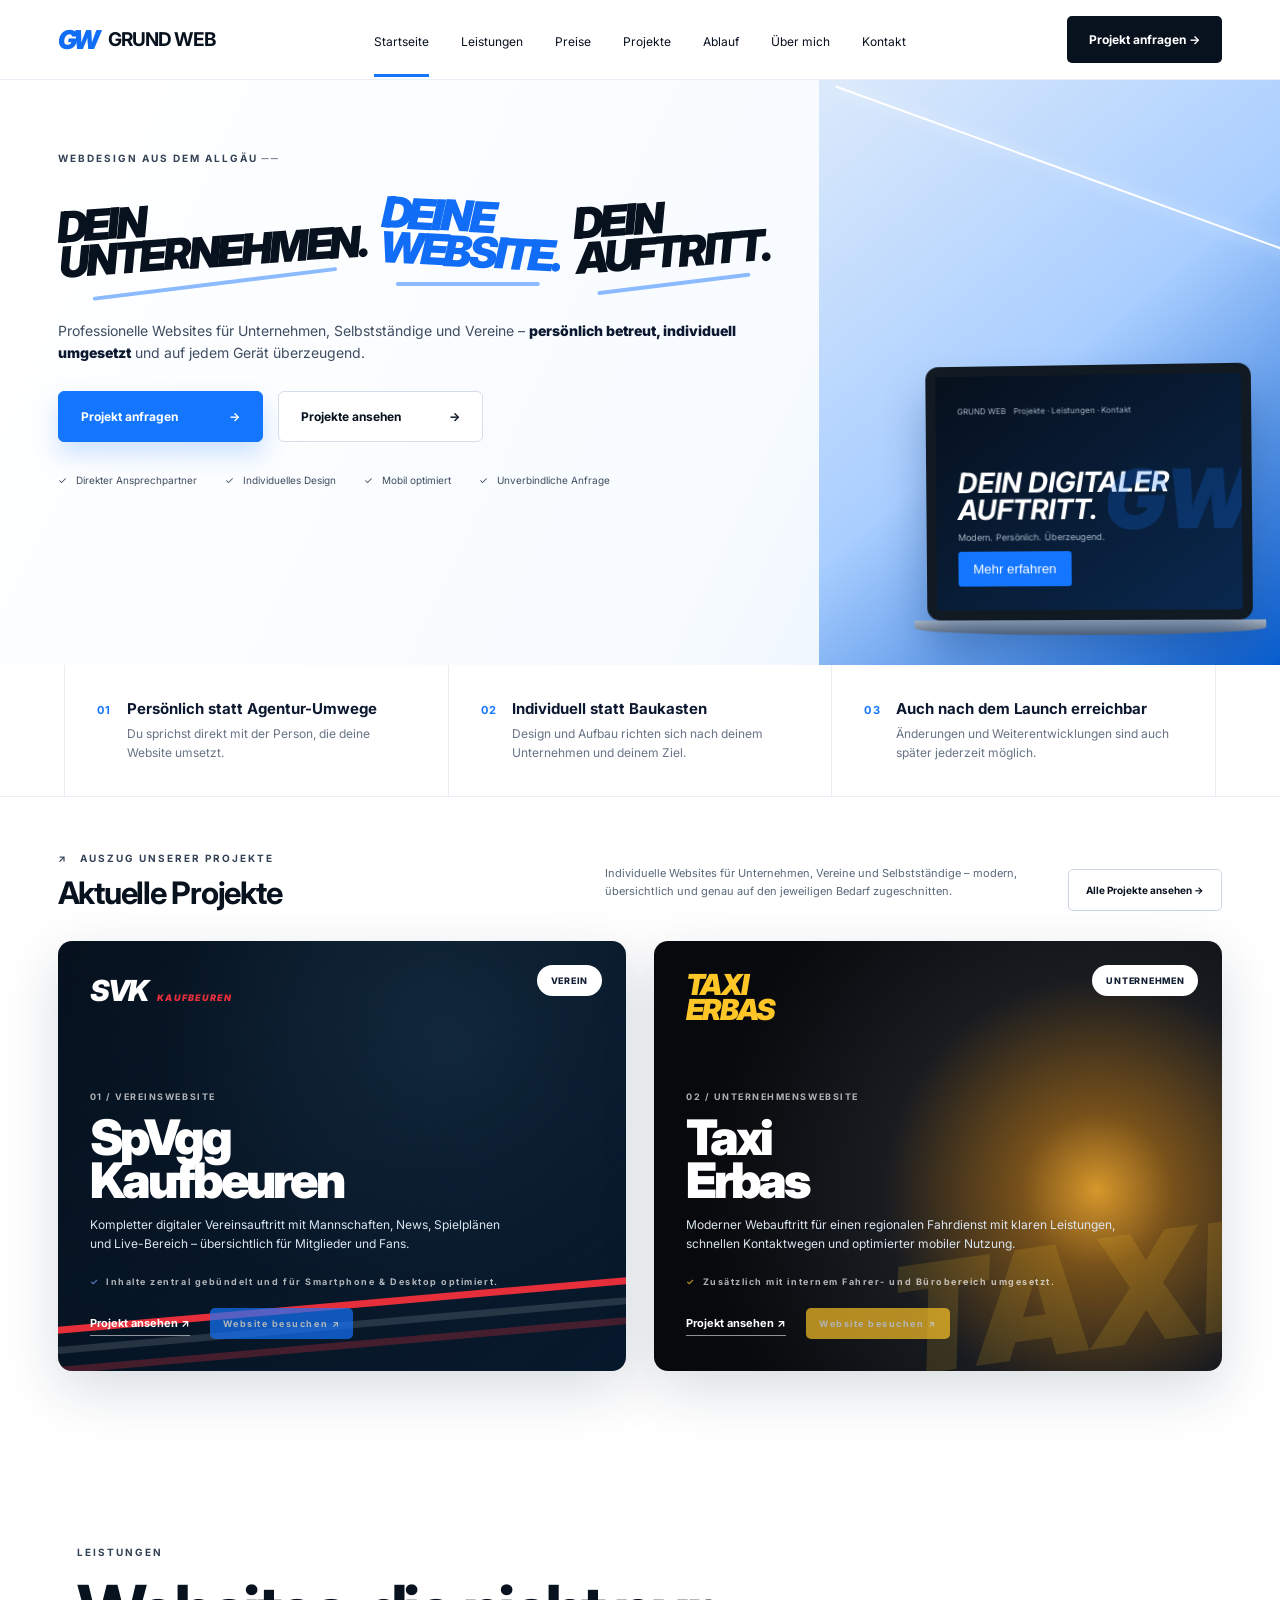
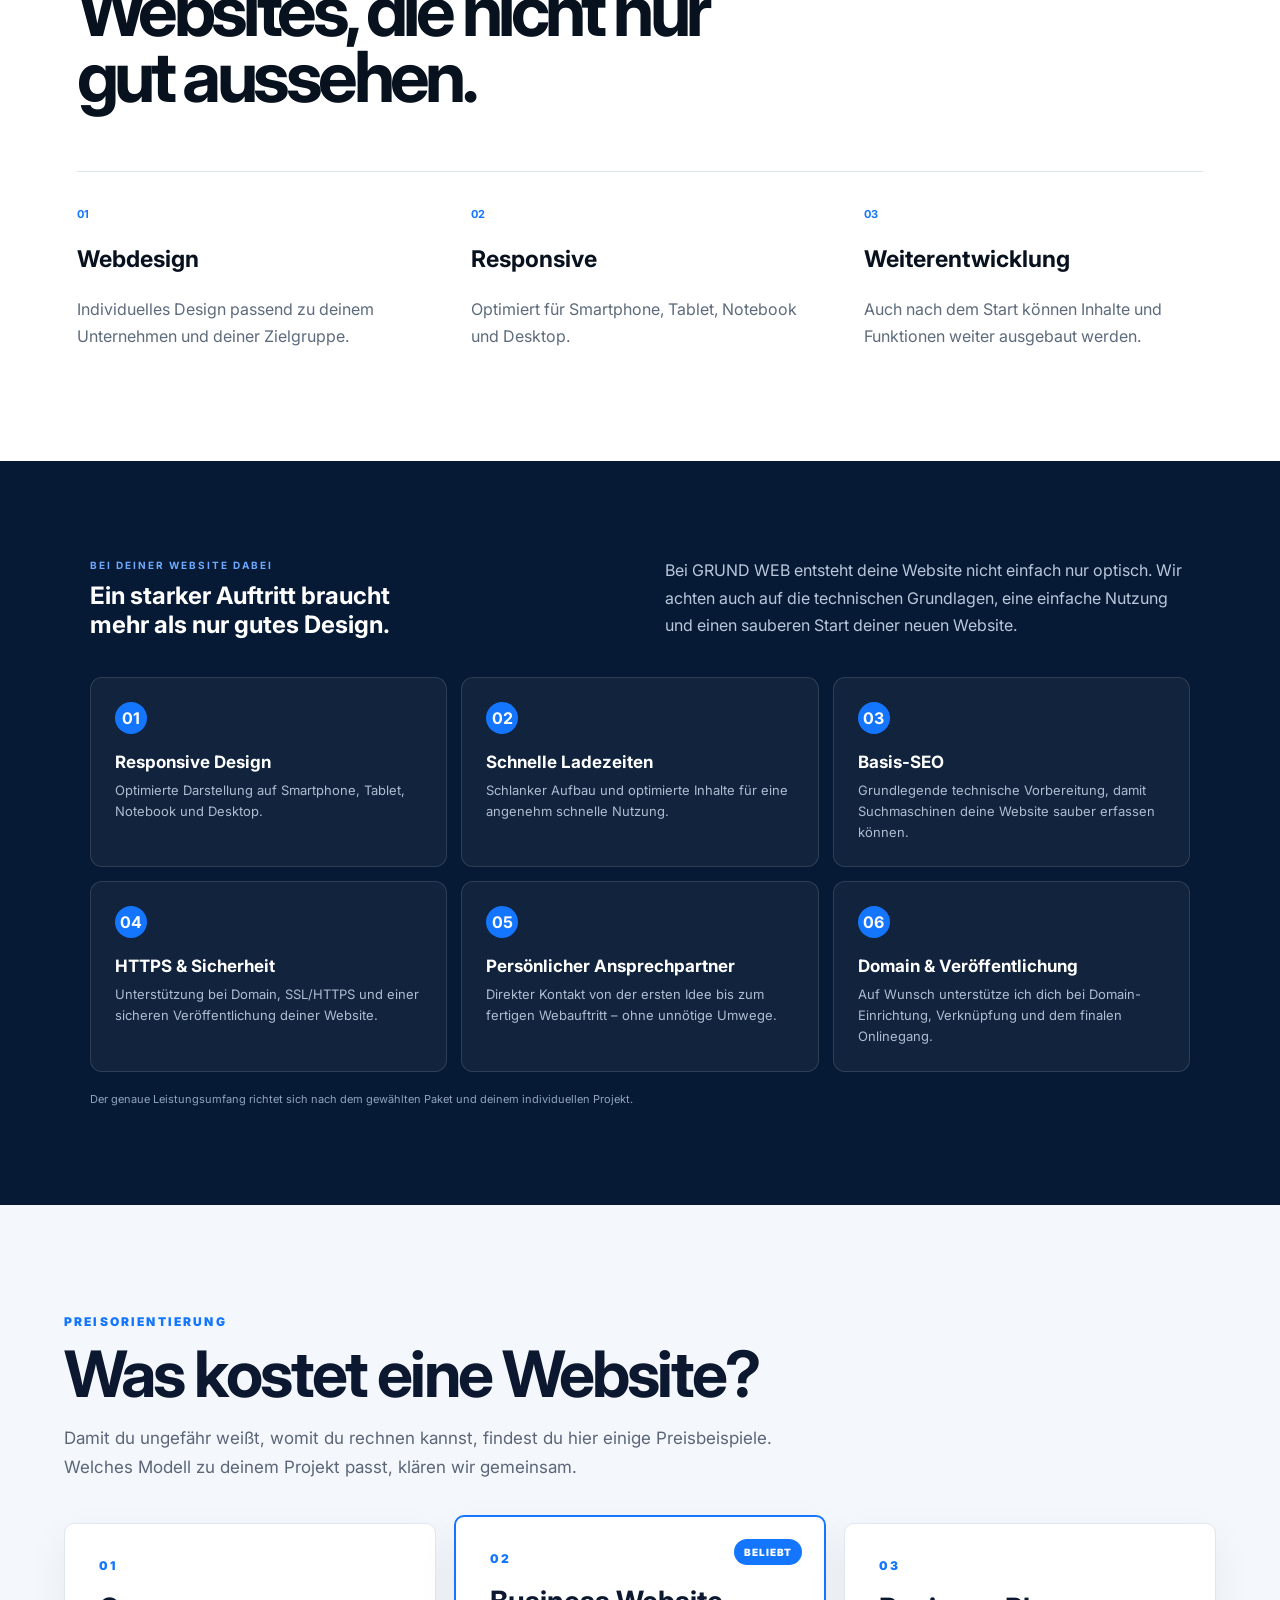
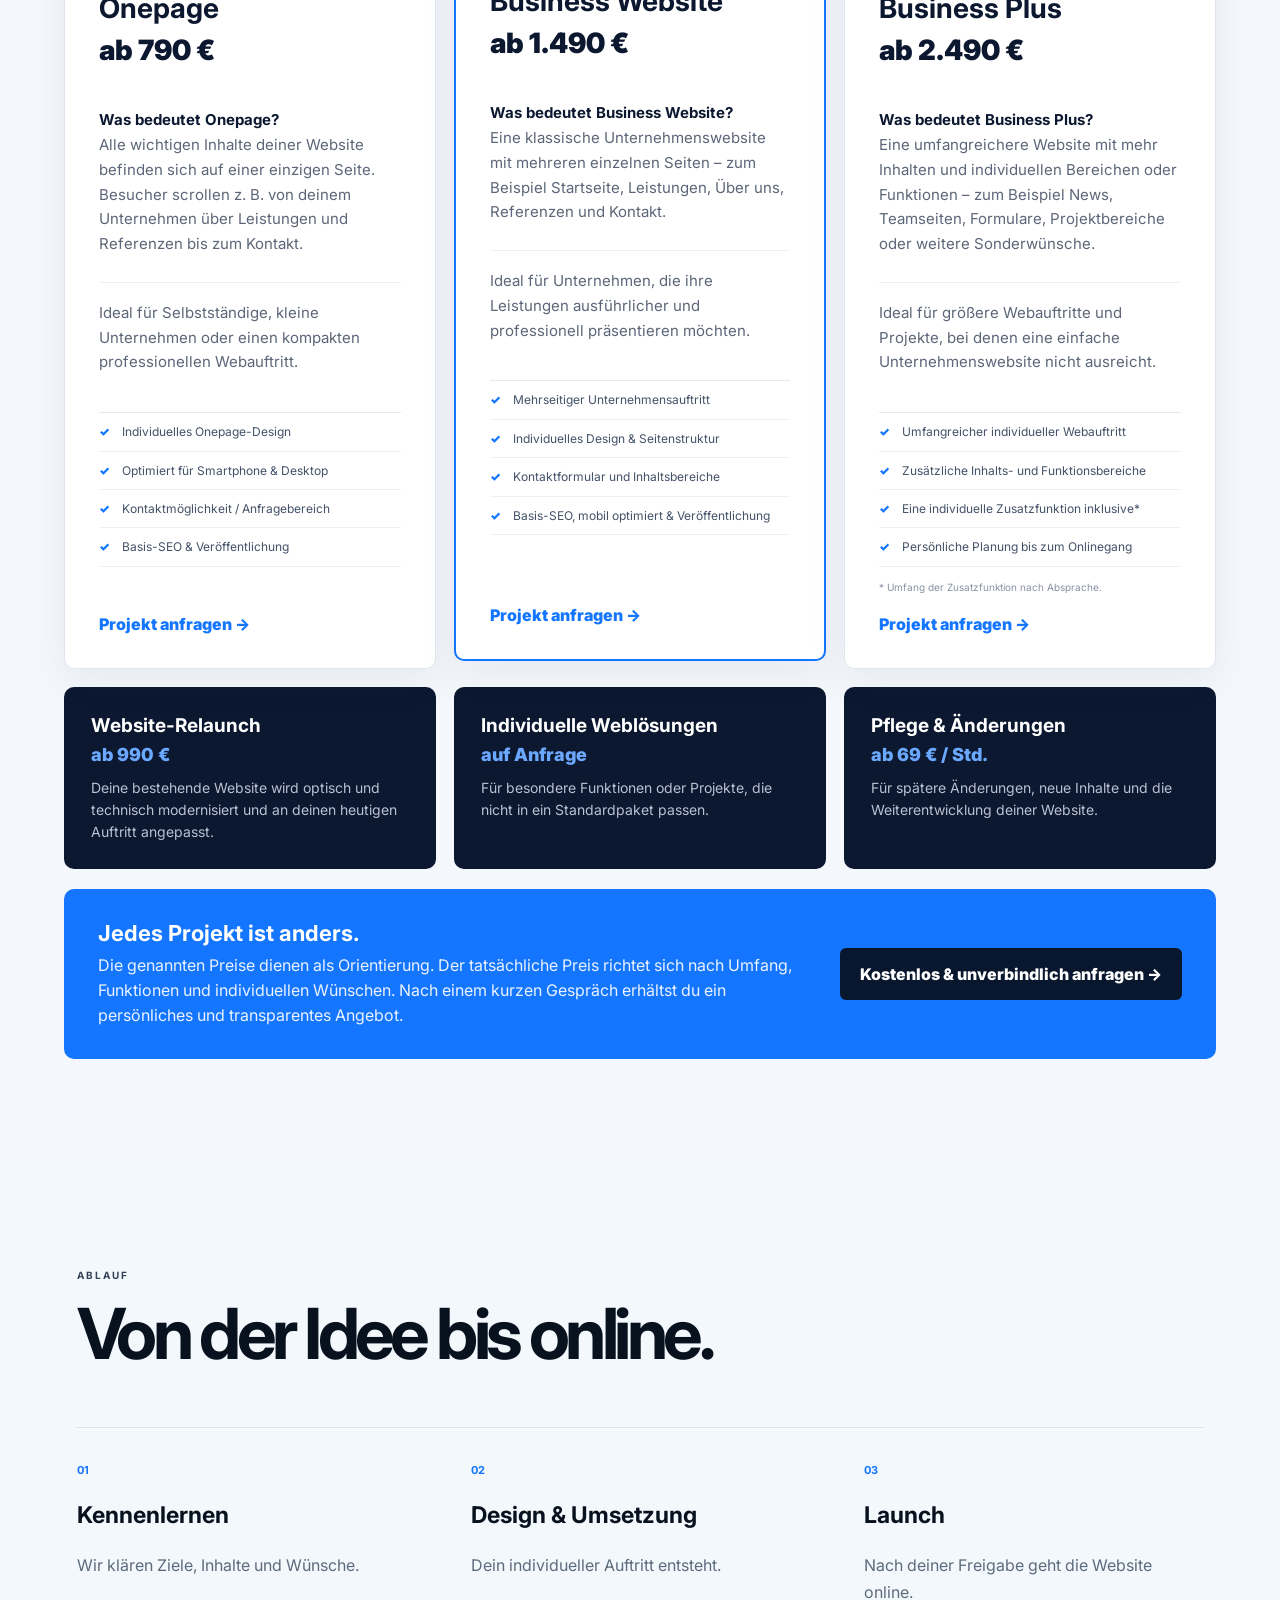
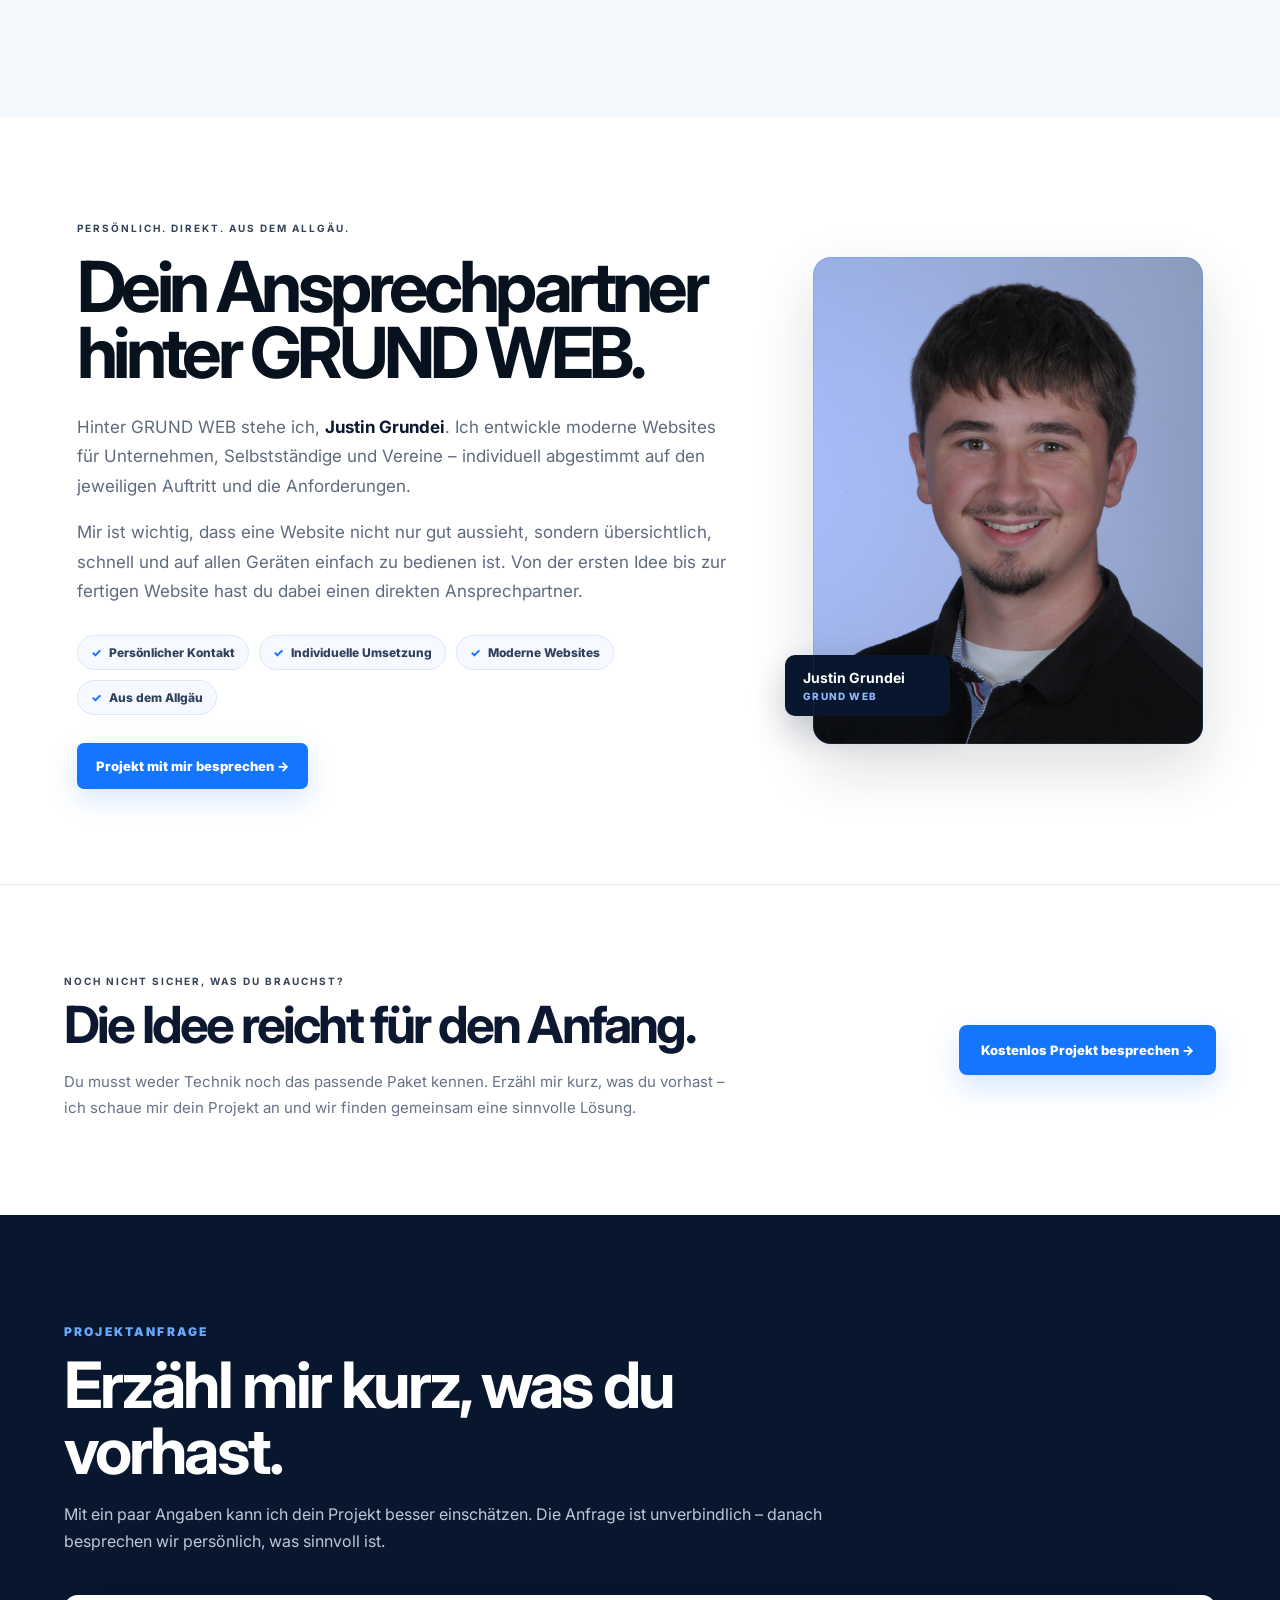
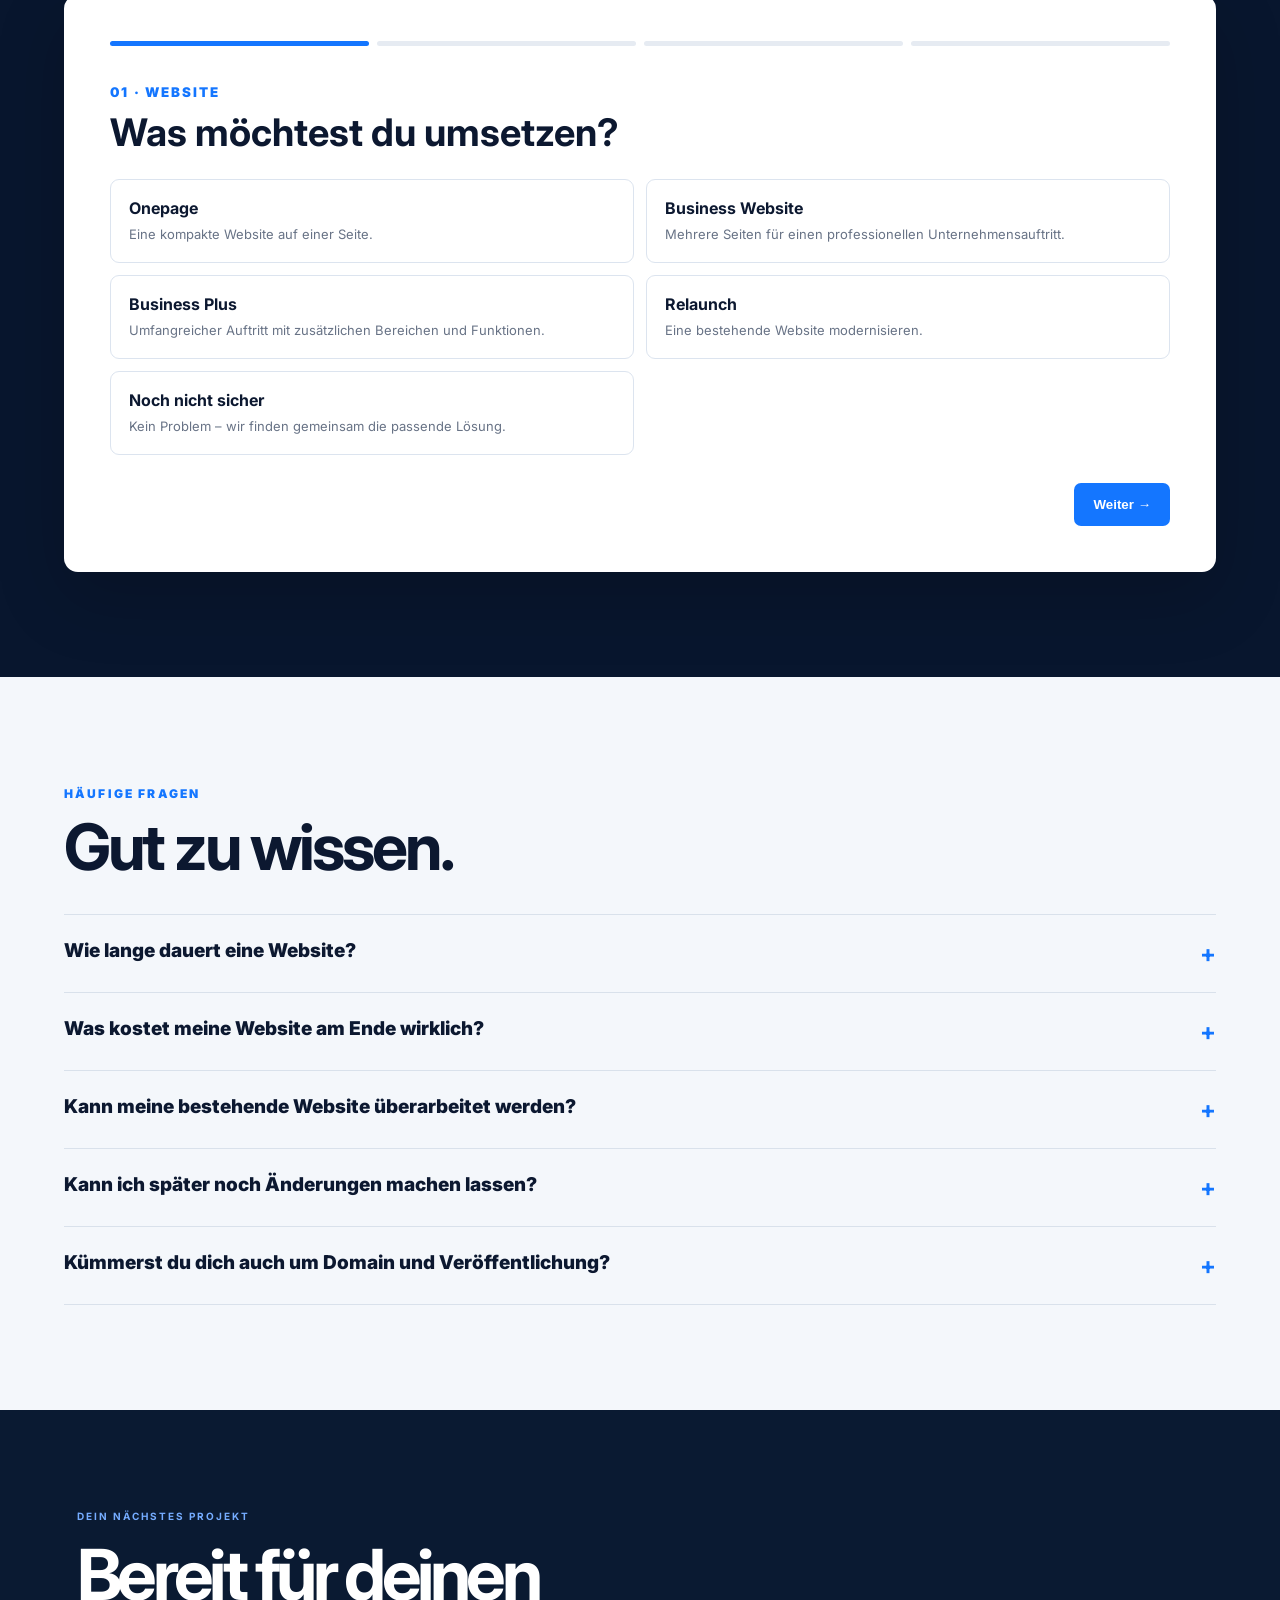
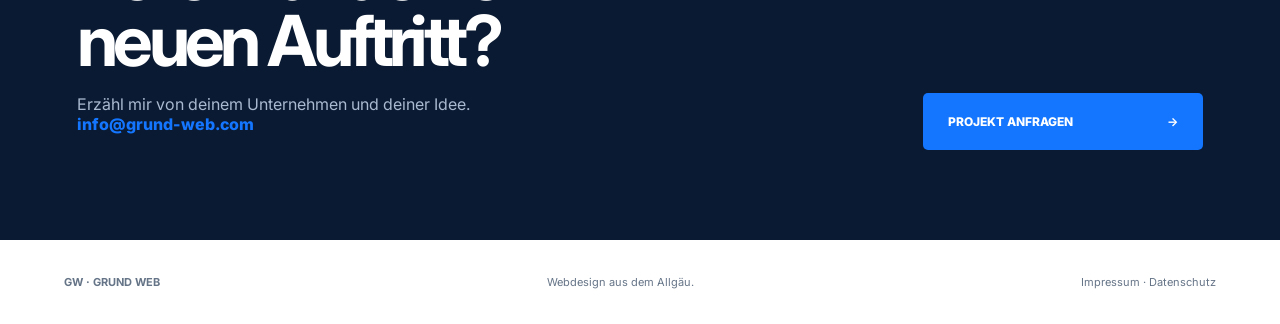
==== index.html @ bd947b8f "Add files via upload" ====
<!doctype html><html lang="de"><head><meta charset="utf-8"><meta name="viewport" content="width=device-width,initial-scale=1"><title>GRUND WEB | Webdesign aus dem Allgäu</title><meta name="description" content="GRUND WEB erstellt moderne, schnelle und mobil optimierte Websites für Unternehmen, Selbstständige und Vereine im Allgäu."><meta name="theme-color" content="#08162e"><link rel="canonical" href="https://grund-web.com/"><meta property="og:title" content="GRUND WEB | Webdesign aus dem Allgäu"><meta property="og:description" content="Dein Unternehmen. Deine Website. Dein Auftritt. Moderne Websites – individuell, mobil optimiert und persönlich umgesetzt."><meta property="og:type" content="website"><meta property="og:url" content="https://grund-web.com/"><link rel="preconnect" href="https://fonts.googleapis.com"><link rel="preconnect" href="https://fonts.gstatic.com" crossorigin><link href="https://fonts.googleapis.com/css2?family=Inter:wght@400;500;600;700;800;900&display=swap" rel="stylesheet"><link rel="stylesheet" href="style.css?v=20261001-2">
<style id="grundweb-project-fix">
#projekte .cards{display:grid!important;grid-template-columns:repeat(2,minmax(0,1fr))!important;gap:28px!important;margin-top:28px!important}
#projekte .project-card{height:430px!important;border-radius:14px!important;position:relative!important;overflow:hidden!important;display:block!important;padding:32px!important;color:#fff!important;text-decoration:none!important;box-shadow:0 18px 55px rgba(10,35,70,.16)!important;transition:transform .3s ease,box-shadow .3s ease!important}
#projekte .project-card:hover{transform:translateY(-7px)!important;box-shadow:0 28px 70px rgba(10,35,70,.24)!important}
#projekte .project-svk{background:linear-gradient(145deg,rgba(5,15,28,.70),rgba(7,25,44,.97)),radial-gradient(circle at 70% 25%,#467fa5,#0b1c2a 58%,#06101b)!important}
#projekte .project-svk:after{content:"";position:absolute;left:-10%;right:-10%;bottom:62px;height:7px;background:#e72f3b;transform:rotate(-5deg);box-shadow:0 20px 0 rgba(255,255,255,.13),0 40px 0 rgba(231,47,59,.28)}
#projekte .project-taxi{background:radial-gradient(circle at 78% 58%,#d7972b 0,#77511a 15%,#181b20 42%,#07090c 78%)!important}
#projekte .project-taxi:after{content:"TAXI";position:absolute;right:-20px;bottom:-18px;font-size:150px;font-weight:900;font-style:italic;color:#ffc627;opacity:.14;transform:rotate(-8deg)}
#projekte .project-badge{position:absolute!important;right:24px!important;top:24px!important;background:#fff!important;color:#132033!important;border-radius:40px!important;padding:10px 14px!important;font-size:9px!important;font-weight:800!important;letter-spacing:.08em!important;z-index:5!important}
#projekte .project-brand{font-size:29px!important;font-weight:900!important;font-style:italic!important;letter-spacing:-.06em!important;position:relative!important;z-index:3!important;color:#fff!important}
#projekte .taxi-brand{color:#ffc627!important;line-height:.86!important}
#projekte .project-overlay{position:absolute!important;left:32px!important;right:32px!important;bottom:32px!important;z-index:6!important}
#projekte .project-overlay span{font-size:9px!important;letter-spacing:.17em!important;opacity:.68!important;font-weight:700!important;color:#fff!important}
#projekte .project-overlay h3{font-size:49px!important;line-height:.88!important;letter-spacing:-.065em!important;margin:12px 0 14px!important;color:#fff!important;font-weight:900!important}
#projekte .project-overlay p{max-width:430px!important;font-size:12px!important;line-height:1.55!important;color:#dbe4ee!important;margin:0 0 22px!important}
#projekte .project-overlay strong{font-size:11px!important;color:#fff!important;border-bottom:1px solid rgba(255,255,255,.55)!important;padding-bottom:5px!important}
@media(max-width:760px){#projekte .cards{grid-template-columns:1fr!important}#projekte .project-card{height:390px!important}#projekte .project-overlay h3{font-size:42px!important}}
.external-site{display:inline-block!important;margin-left:20px!important;font-size:11px!important;font-weight:800!important;color:#fff!important;background:#1476ff!important;border-radius:5px!important;padding:10px 13px!important;cursor:pointer!important;letter-spacing:0!important;opacity:1!important}.project-taxi .external-site{background:#ffc627!important;color:#111!important}@media(max-width:520px){.external-site{display:table!important;margin:15px 0 0!important}}
.gw-about{display:grid;grid-template-columns:minmax(0,1.15fr) minmax(300px,.7fr);gap:72px;align-items:center;background:#fff}.gw-about-copy{max-width:760px}.gw-about-copy h2{margin-bottom:26px}.gw-about-copy>p:not(.over){max-width:720px;color:#5f6b7d;font-size:17px;line-height:1.75;margin:0 0 16px}.gw-about-copy strong{color:#0c1830}.gw-about-points{display:flex;flex-wrap:wrap;gap:10px;margin:28px 0}.gw-about-points span{border:1px solid #dce7f7;background:#f6f9ff;border-radius:999px;padding:9px 13px;color:#30415d;font-size:12px;font-weight:800}.gw-about-points span:before{content:"✓";color:#1476ff;margin-right:7px}.gw-about-cta{display:inline-flex;align-items:center;background:#1476ff;color:#fff!important;text-decoration:none;border-radius:7px;padding:15px 19px;font-size:13px;font-weight:850;box-shadow:0 10px 28px rgba(20,118,255,.18)}.gw-about-photo{position:relative;max-width:390px;justify-self:end;width:100%}.gw-about-photo-frame{position:relative;overflow:hidden;border-radius:18px;background:#eef4ff;box-shadow:0 24px 60px rgba(8,22,46,.14);aspect-ratio:4/5}.gw-about-photo-frame:before{content:"";position:absolute;inset:0;border:1px solid rgba(20,118,255,.18);border-radius:18px;z-index:1;pointer-events:none}.gw-about-photo-frame img{width:100%;height:100%;display:block;object-fit:cover;object-position:center 24%}.gw-about-name{position:absolute;left:-28px;bottom:28px;background:#08162e;color:#fff;border-radius:10px;padding:14px 18px;box-shadow:0 14px 34px rgba(8,22,46,.22);display:flex;flex-direction:column;min-width:165px}.gw-about-name strong{font-size:14px}.gw-about-name span{font-size:10px;color:#8ebcff;letter-spacing:.12em;font-weight:800;margin-top:4px}@media(max-width:850px){.gw-about{grid-template-columns:1fr;gap:38px}.gw-about-photo{justify-self:start;max-width:430px}.gw-about-name{left:16px}.gw-about-copy>p:not(.over){font-size:16px}}@media(max-width:520px){.gw-about-photo{max-width:none}.gw-about-name{left:12px;bottom:12px}.gw-about-points{gap:7px}.gw-about-points span{font-size:11px;padding:8px 10px}}

/* GRUND WEB – Leistungsversprechen */
.gw-included{background:#071a35;color:#fff;padding:88px 7%}.gw-included-wrap{max-width:1220px;margin:auto}.gw-included-head{display:grid;grid-template-columns:1fr 1fr;gap:50px;align-items:end;margin-bottom:38px}.gw-included .over{color:#6ca9ff}.gw-included h2{color:#fff;margin:8px 0 0}.gw-included-head>p{color:#b9c7da;line-height:1.7;margin:0}.gw-included-grid{display:grid;grid-template-columns:repeat(3,1fr);gap:14px}.gw-included-item{border:1px solid rgba(255,255,255,.12);background:rgba(255,255,255,.045);border-radius:12px;padding:24px;min-height:150px}.gw-included-item b{display:inline-flex;width:32px;height:32px;border-radius:50%;align-items:center;justify-content:center;background:#1476ff;color:#fff;margin-bottom:18px}.gw-included-item h3{color:#fff;font-size:17px;margin:0 0 8px}.gw-included-item p{color:#aebdd0;font-size:13px;line-height:1.6;margin:0}.gw-included-note{margin-top:20px;color:#8fa4bf;font-size:11px}.project-overlay p{max-width:470px!important}.project-result{display:block!important;margin:0 0 20px!important;font-size:10px!important;line-height:1.45!important;color:#fff!important;font-weight:750!important;letter-spacing:.01em!important}.project-result:before{content:"✓";color:#72aaff;margin-right:7px}.project-taxi .project-result:before{color:#ffc627}@media(max-width:850px){.gw-included-head{grid-template-columns:1fr;gap:18px}.gw-included-grid{grid-template-columns:1fr 1fr}}@media(max-width:560px){.gw-included{padding:68px 6%}.gw-included-grid{grid-template-columns:1fr}}
</style>

<style id="grundweb-pricing">
.gw-pricing{padding:105px 5%;background:#f4f7fb;color:#0c1830}
.gw-price-wrap{max-width:1220px;margin:auto}
.gw-price-head{max-width:720px;margin-bottom:42px}
.gw-kicker{font-size:12px;font-weight:900;letter-spacing:.18em;color:#1476ff}
.gw-price-head h2{font-size:clamp(38px,5vw,64px);line-height:1;margin:12px 0 18px;letter-spacing:-.045em}
.gw-price-head p{font-size:17px;line-height:1.7;color:#5c6678}
.gw-price-grid{display:grid;grid-template-columns:repeat(3,1fr);gap:18px}
.gw-price-card{position:relative;background:#fff;border:1px solid #dfe6ef;border-radius:10px;padding:34px;min-height:480px;display:flex;flex-direction:column;box-shadow:0 14px 40px rgba(20,45,80,.06)}
.gw-price-card.gw-featured{border:2px solid #1476ff;transform:translateY(-8px)}
.gw-number{font-size:12px;font-weight:900;color:#1476ff;letter-spacing:.15em}
.gw-price-card h3{font-size:28px;margin:18px 0 8px}
.gw-price{font-size:28px;font-weight:900;margin-bottom:26px}
.gw-explain,.gw-goodfor{font-size:15px;line-height:1.65;color:#5c6678}
.gw-explain strong{color:#0c1830}
.gw-goodfor{padding-top:18px;border-top:1px solid #edf0f4;margin-top:10px}
.gw-price-card a{margin-top:auto;display:inline-block;color:#1476ff;font-weight:850;text-decoration:none;padding-top:20px}
.gw-badge{position:absolute;right:22px;top:22px;background:#1476ff;color:white;padding:7px 10px;border-radius:99px;font-size:10px;font-weight:900;letter-spacing:.1em}
.gw-price-extra{display:grid;grid-template-columns:repeat(3,1fr);gap:18px;margin-top:18px}
.gw-price-extra>div{background:#0c1830;color:white;border-radius:10px;padding:27px}
.gw-price-extra strong,.gw-price-extra span{display:block}
.gw-price-extra strong{font-size:19px}
.gw-price-extra span{font-size:18px;font-weight:850;color:#6ba8ff;margin:7px 0 12px}
.gw-price-extra p{color:#b8c2d1;line-height:1.55;font-size:14px;margin:0}
.gw-price-note{margin-top:20px;background:#1476ff;color:white;padding:31px 34px;border-radius:10px;display:flex;align-items:center;justify-content:space-between;gap:30px}
.gw-price-note strong{font-size:22px}
.gw-price-note p{max-width:760px;margin:7px 0 0;line-height:1.55;color:#eaf2ff}
.gw-price-note a{white-space:nowrap;background:#08162e;color:white;text-decoration:none;padding:16px 20px;border-radius:6px;font-weight:850}
@media(max-width:900px){.gw-price-grid,.gw-price-extra{grid-template-columns:1fr}.gw-price-card.gw-featured{transform:none}.gw-price-card{min-height:auto}.gw-price-note{align-items:flex-start;flex-direction:column}}
</style>


<style id="grundweb-request-faq">
.gw-request{padding:105px 5%;background:#08162e;color:#fff}.gw-request-wrap,.gw-faq-wrap{max-width:1220px;margin:auto}
.gw-request-head{max-width:760px;margin-bottom:40px}.gw-request .gw-kicker{color:#69a8ff}.gw-request-head h2,.gw-faq-head h2{font-size:clamp(38px,5vw,64px);line-height:1.02;letter-spacing:-.045em;margin:12px 0 18px}.gw-request-head p{color:#bdc9da;line-height:1.7}
.gw-form-shell{background:#fff;color:#0c1830;border-radius:14px;padding:clamp(22px,4vw,46px);box-shadow:0 25px 70px rgba(0,0,0,.18)}
.gw-progress{display:flex;gap:8px;margin-bottom:35px}.gw-progress span{height:5px;flex:1;border-radius:9px;background:#e6ebf2}.gw-progress span.on{background:#1476ff}
.gw-step{display:none}.gw-step.active{display:block}.gw-step small{font-weight:900;color:#1476ff;letter-spacing:.14em}.gw-step h3{font-size:clamp(26px,3vw,38px);margin:8px 0 24px}
.gw-options{display:grid;grid-template-columns:repeat(2,1fr);gap:12px}.gw-option{border:1px solid #dce4ef;border-radius:9px;padding:18px;cursor:pointer;transition:.18s;background:#fff}.gw-option:hover,.gw-option.selected{border-color:#1476ff;box-shadow:inset 0 0 0 1px #1476ff;background:#f6f9ff}.gw-option strong{display:block;margin-bottom:5px}.gw-option span{font-size:13px;color:#687386;line-height:1.45}
.gw-checks{display:grid;grid-template-columns:repeat(2,1fr);gap:10px}.gw-check{display:flex;gap:10px;align-items:center;border:1px solid #dce4ef;border-radius:8px;padding:14px;cursor:pointer}.gw-check input{accent-color:#1476ff}.gw-info{position:relative;margin-left:auto;display:inline-flex;align-items:center;justify-content:center;width:21px;height:21px;border-radius:50%;border:1px solid #b9c9df;color:#1476ff;background:#f6f9ff;font-size:12px;font-weight:900;cursor:help;flex:0 0 21px}.gw-info-tip{position:absolute;right:-8px;bottom:calc(100% + 10px);width:min(300px,70vw);padding:12px 14px;border-radius:8px;background:#08162e;color:#fff;font-size:12px;font-weight:500;line-height:1.5;box-shadow:0 12px 30px rgba(8,22,46,.22);opacity:0;visibility:hidden;transform:translateY(4px);transition:.16s;z-index:30;pointer-events:none}.gw-info:hover .gw-info-tip,.gw-info:focus .gw-info-tip,.gw-info:focus-within .gw-info-tip{opacity:1;visibility:visible;transform:translateY(0)}
.gw-field{margin:15px 0}.gw-field label{display:block;font-size:13px;font-weight:800;margin-bottom:7px}.gw-field input,.gw-field textarea{width:100%;box-sizing:border-box;border:1px solid #d7e0eb;border-radius:8px;padding:14px 15px;font:inherit;color:#0c1830;background:#fff}.gw-field textarea{min-height:130px;resize:vertical}
.gw-two{display:grid;grid-template-columns:1fr 1fr;gap:14px}.gw-nav{display:flex;justify-content:space-between;gap:12px;margin-top:28px}.gw-btn{border:0;border-radius:7px;padding:14px 19px;font-weight:850;cursor:pointer}.gw-next,.gw-submit{background:#1476ff;color:#fff;margin-left:auto}.gw-back{background:#eef2f7;color:#0c1830}.gw-submit{display:none}.gw-form-note{font-size:12px;color:#788397;margin-top:14px;line-height:1.5}.gw-url-wrap{display:none}
.gw-faq{padding:105px 5%;background:#f4f7fb;color:#0c1830}.gw-faq-head{max-width:700px;margin-bottom:35px}.gw-faq-list{border-top:1px solid #d9e1eb}.gw-faq-item{border-bottom:1px solid #d9e1eb}.gw-faq-q{width:100%;border:0;background:transparent;text-align:left;padding:24px 0;font:inherit;font-size:19px;font-weight:850;color:#0c1830;display:flex;justify-content:space-between;gap:20px;cursor:pointer}.gw-faq-q b{color:#1476ff;font-size:24px}.gw-faq-a{display:none;max-width:820px;padding:0 0 24px;color:#5f6b7d;line-height:1.7}.gw-faq-item.open .gw-faq-a{display:block}.gw-faq-item.open .gw-faq-q b{transform:rotate(45deg)}
.gw-consent{display:flex;align-items:flex-start;gap:10px;margin-top:18px;padding:14px 16px;border-radius:8px;background:#f6f9ff;border:1px solid #dce7f7;font-size:13px;line-height:1.5;color:#526076}.gw-consent input{margin-top:3px;accent-color:#1476ff}.gw-submit:disabled{opacity:.65;cursor:wait}.gw-mail{color:#1476ff;font-weight:800}.gw-field input:focus,.gw-field textarea:focus,.gw-field select:focus{outline:2px solid rgba(20,118,255,.18);border-color:#1476ff}.gw-option:focus-within{border-color:#1476ff}
.gw-package-note{margin:-4px 0 18px;padding:14px 16px;border:1px solid #dce7f7;border-radius:9px;background:#f6f9ff;color:#526076;font-size:13px;line-height:1.55}.gw-package-note strong{color:#0c1830}.gw-included-badge{display:none;margin-left:auto;background:#e8f3ff;color:#0b68e8;border:1px solid #bddcff;border-radius:999px;padding:4px 8px;font-size:10px;font-weight:850;letter-spacing:.03em}.gw-check.is-included{background:#f4f9ff;border-color:#a9cffd}.gw-check.is-included .gw-included-badge,.gw-check.is-bonus-choice .gw-included-badge{display:inline-flex}.gw-check.is-bonus-choice .gw-included-badge{background:#fff8e8;color:#9a6500;border-color:#f0d28a}.gw-check.is-included input{accent-color:#1476ff}.gw-check.is-bonus-extra .gw-included-badge{display:inline-flex;background:#fff1f1;color:#a33a3a;border-color:#efbcbc}.gw-check.is-included input:disabled{opacity:1}.gw-mini-badge{display:inline-block;background:#e8f3ff;color:#0b68e8;border:1px solid #bddcff;border-radius:999px;padding:2px 7px;font-size:10px;font-weight:850;vertical-align:1px}.gw-check-text{min-width:0}
@media(max-width:720px){.gw-options,.gw-checks,.gw-two{grid-template-columns:1fr}.gw-request,.gw-faq{padding:75px 5%}.gw-form-shell{padding:24px 18px}.gw-nav{position:sticky;bottom:10px;background:#fff;padding-top:10px}.gw-btn{padding:13px 14px}}
</style>

</head><body>
<header><a class="logo" href="#start"><span>GW</span><b>GRUND WEB</b></a><nav><a class="active" href="#start">Startseite</a><a href="#leistungen">Leistungen</a><a href="#preise">Preise</a><a href="#projekte">Projekte</a><a href="#ablauf">Ablauf</a><a href="#ueber">Über mich</a><a href="#projektanfrage">Kontakt</a></nav><a class="topcta" href="#projektanfrage">Projekt anfragen →</a></header>
<main id="start"><section class="hero"><div class="copy"><p class="over">WEBDESIGN AUS DEM ALLGÄU ──</p><div class="headline"><div>DEIN<br>UNTERNEHMEN.</div><div class="blue">DEINE<br>WEBSITE.</div><div>DEIN<br>AUFTRITT.</div></div><p class="intro">Professionelle Websites für Unternehmen, Selbstständige und Vereine – <strong>persönlich betreut, individuell umgesetzt</strong> und auf jedem Gerät überzeugend.</p><div class="buttons"><a class="primary" href="#projektanfrage">Projekt anfragen <b>→</b></a><a href="#projekte">Projekte ansehen <b>→</b></a></div><div class="benefits"><span>✓ &nbsp; Direkter Ansprechpartner</span><span>✓ &nbsp; Individuelles Design</span><span>✓ &nbsp; Mobil optimiert</span><span>✓ &nbsp; Unverbindliche Anfrage</span></div></div><div class="visual"><div class="beam"></div><div class="laptop"><div class="screen"><small>GRUND WEB &nbsp;&nbsp; Projekte · Leistungen · Kontakt</small><h3>DEIN DIGITALER<br>AUFTRITT.</h3><p>Modern. Persönlich. Überzeugend.</p><button>Mehr erfahren</button><i>GW</i></div><div class="base"></div></div></div></section>
<section class="gw-trust"><div class="gw-trust-wrap"><div><b>01</b><strong>Persönlich statt Agentur-Umwege</strong><span>Du sprichst direkt mit der Person, die deine Website umsetzt.</span></div><div><b>02</b><strong>Individuell statt Baukasten</strong><span>Design und Aufbau richten sich nach deinem Unternehmen und deinem Ziel.</span></div><div><b>03</b><strong>Auch nach dem Launch erreichbar</strong><span>Änderungen und Weiterentwicklungen sind auch später jederzeit möglich.</span></div></div></section>
<section id="projekte" class="projects"><div class="ptop"><div><p class="over">↗ &nbsp; AUSZUG UNSERER PROJEKTE</p><h2>Aktuelle Projekte</h2></div><p>Individuelle Websites für Unternehmen, Vereine und Selbstständige – modern, übersichtlich und genau auf den jeweiligen Bedarf zugeschnitten.</p><a href="#cards">Alle Projekte ansehen →</a></div><div class="cards" id="cards">
  <a class="project-card project-svk" href="projekt-svk.html">
    <div class="project-badge">VEREIN</div>
    <div class="project-brand">SVK</div>
    <div class="project-overlay">
      <span>01 / VEREINSWEBSITE</span>
      <h3>SpVgg<br>Kaufbeuren</h3>
      <p>Kompletter digitaler Vereinsauftritt mit Mannschaften, News, Spielplänen und Live-Bereich – übersichtlich für Mitglieder und Fans.</p>
      <span class="project-result">Inhalte zentral gebündelt und für Smartphone & Desktop optimiert.</span>
      <strong>Projekt ansehen ↗</strong><span class="external-site" data-url="https://jg139725.github.io/spvgg-kaufbeuren-neu/#start">Website besuchen ↗</span>
    </div>
  </a>
  <a class="project-card project-taxi" href="projekt-taxi-erbas.html">
    <div class="project-badge">UNTERNEHMEN</div>
    <div class="project-brand taxi-brand">TAXI<br>ERBAS</div>
    <div class="project-overlay">
      <span>02 / UNTERNEHMENSWEBSITE</span>
      <h3>Taxi<br>Erbas</h3>
      <p>Moderner Webauftritt für einen regionalen Fahrdienst mit klaren Leistungen, schnellen Kontaktwegen und optimierter mobiler Nutzung.</p>
      <span class="project-result">Zusätzlich mit internem Fahrer- und Bürobereich umgesetzt.</span>
      <strong>Projekt ansehen ↗</strong><span class="external-site" data-url="https://jg139725.github.io/Taxierbas/index.html#start">Website besuchen ↗</span>
    </div>
  </a>
</div></section>
<section id="leistungen" class="section"><p class="over">LEISTUNGEN</p><h2>Websites, die nicht nur<br>gut aussehen.</h2><div class="cols"><div><b>01</b><h3>Webdesign</h3><p>Individuelles Design passend zu deinem Unternehmen und deiner Zielgruppe.</p></div><div><b>02</b><h3>Responsive</h3><p>Optimiert für Smartphone, Tablet, Notebook und Desktop.</p></div><div><b>03</b><h3>Weiterentwicklung</h3><p>Auch nach dem Start können Inhalte und Funktionen weiter ausgebaut werden.</p></div></div></section>
<section class="gw-included"><div class="gw-included-wrap"><div class="gw-included-head"><div><p class="over">BEI DEINER WEBSITE DABEI</p><h2>Ein starker Auftritt braucht<br>mehr als nur gutes Design.</h2></div><p>Bei GRUND WEB entsteht deine Website nicht einfach nur optisch. Wir achten auch auf die technischen Grundlagen, eine einfache Nutzung und einen sauberen Start deiner neuen Website.</p></div><div class="gw-included-grid"><div class="gw-included-item"><b>01</b><h3>Responsive Design</h3><p>Optimierte Darstellung auf Smartphone, Tablet, Notebook und Desktop.</p></div><div class="gw-included-item"><b>02</b><h3>Schnelle Ladezeiten</h3><p>Schlanker Aufbau und optimierte Inhalte für eine angenehm schnelle Nutzung.</p></div><div class="gw-included-item"><b>03</b><h3>Basis-SEO</h3><p>Grundlegende technische Vorbereitung, damit Suchmaschinen deine Website sauber erfassen können.</p></div><div class="gw-included-item"><b>04</b><h3>HTTPS & Sicherheit</h3><p>Unterstützung bei Domain, SSL/HTTPS und einer sicheren Veröffentlichung deiner Website.</p></div><div class="gw-included-item"><b>05</b><h3>Persönlicher Ansprechpartner</h3><p>Direkter Kontakt von der ersten Idee bis zum fertigen Webauftritt – ohne unnötige Umwege.</p></div><div class="gw-included-item"><b>06</b><h3>Domain & Veröffentlichung</h3><p>Auf Wunsch unterstütze ich dich bei Domain-Einrichtung, Verknüpfung und dem finalen Onlinegang.</p></div></div><p class="gw-included-note">Der genaue Leistungsumfang richtet sich nach dem gewählten Paket und deinem individuellen Projekt.</p></div></section>

<section id="preise" class="gw-pricing">
  <div class="gw-price-wrap">
    <div class="gw-price-head">
      <span class="gw-kicker">PREISORIENTIERUNG</span>
      <h2>Was kostet eine Website?</h2>
      <p>Damit du ungefähr weißt, womit du rechnen kannst, findest du hier einige Preisbeispiele. Welches Modell zu deinem Projekt passt, klären wir gemeinsam.</p>
    </div>

    <div class="gw-price-grid">
      <article class="gw-price-card">
        <span class="gw-number">01</span>
        <h3>Onepage</h3>
        <div class="gw-price">ab 790 €</div>
        <p class="gw-explain"><strong>Was bedeutet Onepage?</strong><br>Alle wichtigen Inhalte deiner Website befinden sich auf einer einzigen Seite. Besucher scrollen z. B. von deinem Unternehmen über Leistungen und Referenzen bis zum Kontakt.</p>
        <p class="gw-goodfor">Ideal für Selbstständige, kleine Unternehmen oder einen kompakten professionellen Webauftritt.</p><ul class="gw-package-list"><li>Individuelles Onepage-Design</li><li>Optimiert für Smartphone & Desktop</li><li>Kontaktmöglichkeit / Anfragebereich</li><li>Basis-SEO & Veröffentlichung</li></ul>
        <a href="#projektanfrage">Projekt anfragen →</a>
      </article>

      <article class="gw-price-card gw-featured">
        <span class="gw-badge">BELIEBT</span>
        <span class="gw-number">02</span>
        <h3>Business Website</h3>
        <div class="gw-price">ab 1.490 €</div>
        <p class="gw-explain"><strong>Was bedeutet Business Website?</strong><br>Eine klassische Unternehmenswebsite mit mehreren einzelnen Seiten – zum Beispiel Startseite, Leistungen, Über uns, Referenzen und Kontakt.</p>
        <p class="gw-goodfor">Ideal für Unternehmen, die ihre Leistungen ausführlicher und professionell präsentieren möchten.</p><ul class="gw-package-list"><li>Mehrseitiger Unternehmensauftritt</li><li>Individuelles Design & Seitenstruktur</li><li>Kontaktformular und Inhaltsbereiche</li><li>Basis-SEO, mobil optimiert & Veröffentlichung</li></ul>
        <a href="#projektanfrage">Projekt anfragen →</a>
      </article>

      <article class="gw-price-card">
        <span class="gw-number">03</span>
        <h3>Business Plus</h3>
        <div class="gw-price">ab 2.490 €</div>
        <p class="gw-explain"><strong>Was bedeutet Business Plus?</strong><br>Eine umfangreichere Website mit mehr Inhalten und individuellen Bereichen oder Funktionen – zum Beispiel News, Teamseiten, Formulare, Projektbereiche oder weitere Sonderwünsche.</p>
        <p class="gw-goodfor">Ideal für größere Webauftritte und Projekte, bei denen eine einfache Unternehmenswebsite nicht ausreicht.</p><ul class="gw-package-list"><li>Umfangreicher individueller Webauftritt</li><li>Zusätzliche Inhalts- und Funktionsbereiche</li><li>Eine individuelle Zusatzfunktion inklusive*</li><li>Persönliche Planung bis zum Onlinegang</li></ul><small class="gw-package-small">* Umfang der Zusatzfunktion nach Absprache.</small>
        <a href="#projektanfrage">Projekt anfragen →</a>
      </article>
    </div>

    <div class="gw-price-extra">
      <div>
        <strong>Website-Relaunch</strong>
        <span>ab 990 €</span>
        <p>Deine bestehende Website wird optisch und technisch modernisiert und an deinen heutigen Auftritt angepasst.</p>
      </div>
      <div>
        <strong>Individuelle Weblösungen</strong>
        <span>auf Anfrage</span>
        <p>Für besondere Funktionen oder Projekte, die nicht in ein Standardpaket passen.</p>
      </div>
      <div>
        <strong>Pflege & Änderungen</strong>
        <span>ab 69 € / Std.</span>
        <p>Für spätere Änderungen, neue Inhalte und die Weiterentwicklung deiner Website.</p>
      </div>
    </div>

    <div class="gw-price-note">
      <div>
        <strong>Jedes Projekt ist anders.</strong>
        <p>Die genannten Preise dienen als Orientierung. Der tatsächliche Preis richtet sich nach Umfang, Funktionen und individuellen Wünschen. Nach einem kurzen Gespräch erhältst du ein persönliches und transparentes Angebot.</p>
      </div>
      <a href="#projektanfrage">Kostenlos & unverbindlich anfragen →</a>
    </div>
  </div>
</section>

<section id="ablauf" class="section pale"><p class="over">ABLAUF</p><h2>Von der Idee bis online.</h2><div class="cols"><div><b>01</b><h3>Kennenlernen</h3><p>Wir klären Ziele, Inhalte und Wünsche.</p></div><div><b>02</b><h3>Design & Umsetzung</h3><p>Dein individueller Auftritt entsteht.</p></div><div><b>03</b><h3>Launch</h3><p>Nach deiner Freigabe geht die Website online.</p></div></div></section>
<section id="ueber" class="section gw-about"><div class="gw-about-copy"><p class="over">PERSÖNLICH. DIREKT. AUS DEM ALLGÄU.</p><h2>Dein Ansprechpartner<br>hinter GRUND WEB.</h2><p>Hinter GRUND WEB stehe ich, <strong>Justin Grundei</strong>. Ich entwickle moderne Websites für Unternehmen, Selbstständige und Vereine – individuell abgestimmt auf den jeweiligen Auftritt und die Anforderungen.</p><p>Mir ist wichtig, dass eine Website nicht nur gut aussieht, sondern übersichtlich, schnell und auf allen Geräten einfach zu bedienen ist. Von der ersten Idee bis zur fertigen Website hast du dabei einen direkten Ansprechpartner.</p><div class="gw-about-points"><span>Persönlicher Kontakt</span><span>Individuelle Umsetzung</span><span>Moderne Websites</span><span>Aus dem Allgäu</span></div><a class="gw-about-cta" href="#projektanfrage">Projekt mit mir besprechen →</a></div><div class="gw-about-photo"><div class="gw-about-photo-frame"><img src="justin.jpg" alt="Justin Grundei – Ansprechpartner bei GRUND WEB"></div><div class="gw-about-name"><strong>Justin Grundei</strong><span>GRUND WEB</span></div></div></section>

<section class="gw-decision"><div><p class="over">NOCH NICHT SICHER, WAS DU BRAUCHST?</p><h2>Die Idee reicht für den Anfang.</h2><p>Du musst weder Technik noch das passende Paket kennen. Erzähl mir kurz, was du vorhast – ich schaue mir dein Projekt an und wir finden gemeinsam eine sinnvolle Lösung.</p></div><a href="#projektanfrage">Kostenlos Projekt besprechen →</a></section>

<section id="projektanfrage" class="gw-request">
 <div class="gw-request-wrap">
  <div class="gw-request-head"><span class="gw-kicker">PROJEKTANFRAGE</span><h2>Erzähl mir kurz, was du vorhast.</h2><p>Mit ein paar Angaben kann ich dein Projekt besser einschätzen. Die Anfrage ist unverbindlich – danach besprechen wir persönlich, was sinnvoll ist.</p></div>
  <form class="gw-form-shell" id="gwProjectForm" action="https://formsubmit.co/info@grund-web.com" method="POST">
   <input type="hidden" name="_subject" value="Neue Projektanfrage über grund-web.com">
   <input type="hidden" name="_template" value="table">
   <input type="hidden" name="_next" value="https://grund-web.com/danke.html">
   <input type="hidden" name="_url" value="https://grund-web.com/#projektanfrage">
   <input type="text" name="_honey" tabindex="-1" autocomplete="off" style="position:absolute;left:-9999px" aria-hidden="true">
   <div class="gw-progress"><span class="on"></span><span></span><span></span><span></span></div>
   <input type="hidden" name="Website-Typ" id="websiteArt"><input type="hidden" name="Kundentyp" id="kundenTyp">
   <div class="gw-step active" data-step="0"><small>01 · WEBSITE</small><h3>Was möchtest du umsetzen?</h3>
    <div class="gw-options" data-target="websiteArt">
     <div class="gw-option" data-value="Onepage"><strong>Onepage</strong><span>Eine kompakte Website auf einer Seite.</span></div>
     <div class="gw-option" data-value="Business Website"><strong>Business Website</strong><span>Mehrere Seiten für einen professionellen Unternehmensauftritt.</span></div>
     <div class="gw-option" data-value="Business Plus"><strong>Business Plus</strong><span>Umfangreicher Auftritt mit zusätzlichen Bereichen und Funktionen.</span></div>
     <div class="gw-option" data-value="Relaunch"><strong>Relaunch</strong><span>Eine bestehende Website modernisieren.</span></div>
     <div class="gw-option" data-value="Noch nicht sicher"><strong>Noch nicht sicher</strong><span>Kein Problem – wir finden gemeinsam die passende Lösung.</span></div>
    </div>
   </div>
   <div class="gw-step" data-step="1"><small>02 · ÜBER DICH</small><h3>Für wen ist die Website?</h3>
    <div class="gw-options" data-target="kundenTyp">
     <div class="gw-option" data-value="Unternehmen"><strong>Unternehmen</strong><span>Für Firmen und Gewerbebetriebe.</span></div>
     <div class="gw-option" data-value="Selbstständige &amp; Einzelunternehmer"><strong>Selbstständige &amp; Einzelunternehmer</strong><span>Für deinen persönlichen geschäftlichen Auftritt.</span></div>
     <div class="gw-option" data-value="Verein"><strong>Verein</strong><span>Für Vereine, Mannschaften und Organisationen.</span></div>
     <div class="gw-option" data-value="Sonstiges"><strong>Sonstiges</strong><span>Dein Projekt passt in keine der Kategorien.</span></div>
    </div>
    <div class="gw-field"><label>Gibt es bereits eine Website?</label><select id="existingSite" name="bestehende_website" style="width:100%;padding:14px;border:1px solid #d7e0eb;border-radius:8px;background:white"><option value="Nein">Nein</option><option value="Ja">Ja</option></select></div>
    <div class="gw-field gw-url-wrap" id="urlWrap"><label>Aktuelle Website</label><input type="url" name="Aktuelle-Website" placeholder="https://..."></div>
   </div>
   <div class="gw-step" data-step="2"><small>03 · FUNKTIONEN</small><h3>Was soll deine Website können?</h3>
    <div class="gw-package-note" id="gwPackageNote"></div>
    <input type="hidden" name="Im-Paket-enthalten" id="gwIncludedFeatures" value="">
    <div class="gw-checks">
     <label class="gw-check" data-feature="Kontaktformular"><input type="checkbox" name="Funktionen" value="Kontaktformular"> <span class="gw-check-text">Kontaktformular</span><span class="gw-included-badge">Inklusive</span><span class="gw-info" tabindex="0" aria-label="Info zum Kontaktformular">i<span class="gw-info-tip">Ein Formular, über das Besucher direkt über die Website eine Anfrage senden können – zum Beispiel mit Name, E-Mail, Telefonnummer und Nachricht.</span></span></label>
     <label class="gw-check" data-feature="Galerie"><input type="checkbox" name="Funktionen" value="Galerie"> <span class="gw-check-text">Bilder / Galerie</span><span class="gw-included-badge">Inklusive</span><span class="gw-info" tabindex="0" aria-label="Info zu Bilder und Galerie">i<span class="gw-info-tip">Ein eigener Bereich für Fotos und Bilder – zum Beispiel Projekte, Fahrzeuge, Referenzen, Räumlichkeiten oder Mannschaftsfotos.</span></span></label>
     <label class="gw-check" data-feature="News"><input type="checkbox" name="Funktionen" value="News"> <span class="gw-check-text">News / Aktuelles</span><span class="gw-included-badge">Inklusive</span><span class="gw-info" tabindex="0" aria-label="Info zu News und Aktuelles">i<span class="gw-info-tip">Ein Bereich für Neuigkeiten, Beiträge oder aktuelle Meldungen, damit Besucher regelmäßig über Neues informiert werden können.</span></span></label>
     <label class="gw-check" data-feature="Team"><input type="checkbox" name="Funktionen" value="Team"> <span class="gw-check-text">Team / Ansprechpartner</span><span class="gw-included-badge">Inklusive</span><span class="gw-info" tabindex="0" aria-label="Info zu Team und Ansprechpartnern">i<span class="gw-info-tip">Personen auf deiner Website vorstellen – zum Beispiel Mitarbeiter, Ansprechpartner, Trainer oder Vorstand mit Foto, Name und Funktion.</span></span></label>
     <label class="gw-check" data-feature="Login / Mitgliederbereich"><input type="checkbox" name="Funktionen" value="Login / Mitgliederbereich"> <span class="gw-check-text">Login / Mitgliederbereich</span> <span class="gw-info" tabindex="0" aria-label="Info zu Login und Mitgliederbereich">i<span class="gw-info-tip">Geschützte Inhalte für Kunden, Mitarbeiter oder Mitglieder – zum Beispiel ein Mitarbeiterportal, Mitgliederbereich oder interne Dokumente.</span></span></label>
     <label class="gw-check" data-feature="Besondere / individuelle Funktion"><input type="checkbox" name="Funktionen" value="Besondere / individuelle Funktion"> <span class="gw-check-text">Besondere / individuelle Funktion</span> <span class="gw-info" tabindex="0" aria-label="Info zu individuellen Funktionen">i<span class="gw-info-tip">Eine zusätzliche, individuell abgestimmte Funktion – zum Beispiel Terminvereinbarung, spezielles Formular, Rechner oder eine andere Erweiterung. Umfang nach Absprache.</span></span></label>
    </div>
    <div class="gw-field"><label>Erzähl mir kurz von deinem Projekt</label><textarea name="Projektbeschreibung" placeholder="Was möchtest du mit deiner neuen Website erreichen? Gibt es besondere Wünsche?"></textarea></div>
   </div>
   <div class="gw-step" data-step="3"><small>04 · KONTAKT</small><h3>Wie kann ich dich erreichen?</h3>
    <div class="gw-two"><div class="gw-field"><label>Name *</label><input name="Name" required autocomplete="name"></div><div class="gw-field"><label>Unternehmen / Verein</label><input name="Unternehmen-Verein" autocomplete="organization"></div></div>
    <div class="gw-two"><div class="gw-field"><label>E-Mail *</label><input type="email" name="email" required autocomplete="email"></div><div class="gw-field"><label>Telefon (optional)</label><input type="tel" name="Telefon" autocomplete="tel"></div></div>
    <label class="gw-consent"><input type="checkbox" name="Datenschutz-zur-Kenntnis" value="Ja" required> <span>Ich habe die <a href="datenschutz.html" target="_blank" rel="noopener">Datenschutzerklärung</a> zur Kenntnis genommen. *</span></label>
    <p class="gw-form-note">Unverbindliche Anfrage – es wird noch kein Auftrag erteilt. Ich melde mich persönlich bei dir zurück.</p>
   </div>
   <div class="gw-nav"><button type="button" class="gw-btn gw-back" style="visibility:hidden">← Zurück</button><button type="button" class="gw-btn gw-next">Weiter →</button><button type="submit" class="gw-btn gw-submit">Projekt unverbindlich anfragen →</button></div>
  </form>
 </div>
</section>


<section id="faq" class="gw-faq"><div class="gw-faq-wrap">
 <div class="gw-faq-head"><span class="gw-kicker">HÄUFIGE FRAGEN</span><h2>Gut zu wissen.</h2></div>
 <div class="gw-faq-list">
  <div class="gw-faq-item"><button class="gw-faq-q" type="button">Wie lange dauert eine Website?<b>+</b></button><div class="gw-faq-a">Das hängt vom Umfang ab. Eine kompakte Website ist schneller umgesetzt als ein großer Webauftritt mit individuellen Funktionen. Nach dem ersten Gespräch bekommst du eine realistische Einschätzung zum Ablauf.</div></div>
  <div class="gw-faq-item"><button class="gw-faq-q" type="button">Was kostet meine Website am Ende wirklich?<b>+</b></button><div class="gw-faq-a">Die Preise auf der Website sind Orientierungswerte. Entscheidend sind Umfang, Inhalte und Funktionen. Vor der Umsetzung erhältst du ein transparentes individuelles Angebot.</div></div>
  <div class="gw-faq-item"><button class="gw-faq-q" type="button">Kann meine bestehende Website überarbeitet werden?<b>+</b></button><div class="gw-faq-a">Ja. Bei einem Relaunch wird geprüft, was übernommen werden kann und welche Bereiche optisch, technisch oder strukturell verbessert werden sollten.</div></div>
  <div class="gw-faq-item"><button class="gw-faq-q" type="button">Kann ich später noch Änderungen machen lassen?<b>+</b></button><div class="gw-faq-a">Ja. Inhalte, Seiten und Funktionen können auch nach dem Start erweitert oder angepasst werden. Dafür gibt es die laufende Pflege und Weiterentwicklung.</div></div>
  <div class="gw-faq-item"><button class="gw-faq-q" type="button">Kümmerst du dich auch um Domain und Veröffentlichung?<b>+</b></button><div class="gw-faq-a">Die technische Veröffentlichung und die Einbindung einer Domain können gemeinsam geplant werden. Welche Lösung sinnvoll ist, hängt vom jeweiligen Projekt und vorhandenen Zugängen ab.</div></div>
 </div>
</div></section>

<section id="kontakt-kurz" class="contact"><div><p class="over">DEIN NÄCHSTES PROJEKT</p><h2>Bereit für deinen<br>neuen Auftritt?</h2><p>Erzähl mir von deinem Unternehmen und deiner Idee.<br><a class="gw-mail" href="mailto:info@grund-web.com">info@grund-web.com</a></p></div><a href="mailto:info@grund-web.com">PROJEKT ANFRAGEN <b>→</b></a></section></main><footer><b>GW · GRUND WEB</b><span>Webdesign aus dem Allgäu.</span><span><a href="impressum.html" style="color:inherit;text-decoration:none">Impressum</a> · <a href="datenschutz.html" style="color:inherit;text-decoration:none">Datenschutz</a></span></footer><script src="script.js?v=20261001-2"></script><script>
document.querySelectorAll('.external-site').forEach(function(btn){
 btn.addEventListener('click',function(e){
  e.preventDefault(); e.stopPropagation();
  window.open(btn.dataset.url,'_blank','noopener,noreferrer');
 });
});
</script>
<script id="grundweb-request-js">
(function(){
 const form=document.getElementById('gwProjectForm'); if(!form)return;
 const steps=[...form.querySelectorAll('.gw-step')], bars=[...form.querySelectorAll('.gw-progress span')];
 const next=form.querySelector('.gw-next'), back=form.querySelector('.gw-back'), submit=form.querySelector('.gw-submit'); let cur=0;
 const packageIncludes={
  'Onepage':['Kontaktformular'],
  'Business Website':['Kontaktformular','Galerie','Team'],
  'Business Plus':['Kontaktformular','Galerie','Team','News'],
  'Relaunch':[],
  'Noch nicht sicher':[]
 };
 const packageNames={'Onepage':'Onepage','Business Website':'Business Website','Business Plus':'Business Plus','Relaunch':'Relaunch','Noch nicht sicher':'Noch nicht sicher'};
 function applyPackageFeatures(){
  const type=document.getElementById('websiteArt').value;
  const included=packageIncludes[type]||[];
  const bonusFeatures=['Login / Mitgliederbereich','Besondere / individuelle Funktion'];
  form.querySelectorAll('.gw-check[data-feature]').forEach(label=>{
   const cb=label.querySelector('input[type=checkbox]');
   const isIncluded=included.includes(label.dataset.feature);
   label.classList.toggle('is-included',isIncluded);
   label.classList.toggle('is-bonus-choice',type==='Business Plus' && bonusFeatures.includes(label.dataset.feature));
   label.classList.remove('is-bonus-extra');
   let badge=label.querySelector('.gw-included-badge');
   if(!badge){badge=document.createElement('span');badge.className='gw-included-badge';badge.textContent='Inklusive';label.insertBefore(badge,label.querySelector('.gw-info'));}
   badge.textContent=isIncluded?'Inklusive':(type==='Business Plus' && bonusFeatures.includes(label.dataset.feature)?'1 davon inklusive':'Inklusive');
   if(isIncluded){cb.checked=true;cb.disabled=true;} else {if(cb.disabled)cb.checked=false;cb.disabled=false;}
  });
  const selectedBonuses=bonusFeatures.filter(f=>{const el=form.querySelector('.gw-check[data-feature="'+f+'"] input');return el&&el.checked;});
  if(type==='Business Plus'){
   selectedBonuses.forEach((f,i)=>{
    const label=form.querySelector('.gw-check[data-feature="'+f+'"]');
    const badge=label&&label.querySelector('.gw-included-badge');
    if(!badge)return;
    if(i===0){badge.textContent='Inklusive';}
    else{badge.textContent='Zusatzleistung';label.classList.add('is-bonus-extra');}
   });
  }
  const allIncluded=[...included]; if(type==='Business Plus'&&selectedBonuses.length) allIncluded.push(selectedBonuses[0]+' (inklusive Bonus-Auswahl)');
  document.getElementById('gwIncludedFeatures').value=allIncluded.length?allIncluded.join(', '):'Keine pauschal festgelegt';
  const note=document.getElementById('gwPackageNote');
  if(type==='Relaunch') note.innerHTML='<strong>Relaunch:</strong> Welche Funktionen bereits enthalten sind, hängt von deiner bestehenden Website und dem gewünschten Umfang ab.';
  else if(type==='Noch nicht sicher') note.innerHTML='<strong>Noch nicht sicher?</strong> Wähle einfach die Funktionen aus, die dir wichtig sind. Das passende Paket klären wir gemeinsam.';
  else if(type==='Business Plus'){
   const both=selectedBonuses.length===2;
   note.innerHTML='<strong>Business Plus gewählt:</strong> Die markierten Standardfunktionen sind inklusive. Zusätzlich ist <strong>eine</strong> der beiden Optionen <strong>Login / Mitgliederbereich</strong> oder <strong>besondere / individuelle Funktion</strong> ohne Aufpreis enthalten.'+(both?' Du hast <strong>beide</strong> ausgewählt – die zuerst gewählte Option ist inklusive, die zweite wird als <strong>Zusatzleistung individuell kalkuliert</strong>.':' Du kannst auch beide auswählen; die zweite wird dann individuell kalkuliert.');
  }
  else note.innerHTML='<strong>'+packageNames[type]+' gewählt:</strong> Mit <span class="gw-mini-badge">Inklusive</span> markierte Funktionen sind in diesem Paket bereits eingeplant. Weitere Wünsche kannst du zusätzlich auswählen.';
 }
 form.querySelectorAll('.gw-options').forEach(group=>group.querySelectorAll('.gw-option').forEach(opt=>opt.addEventListener('click',()=>{
  group.querySelectorAll('.gw-option').forEach(x=>x.classList.remove('selected')); opt.classList.add('selected');
  document.getElementById(group.dataset.target).value=opt.dataset.value;
  if(group.dataset.target==='websiteArt') applyPackageFeatures();
 })));
 function show(){steps.forEach((s,i)=>s.classList.toggle('active',i===cur));bars.forEach((b,i)=>b.classList.toggle('on',i<=cur));back.style.visibility=cur?'visible':'hidden';next.style.display=cur===steps.length-1?'none':'inline-block';submit.style.display=cur===steps.length-1?'inline-block':'none'}
 next.addEventListener('click',()=>{if(cur===0&&!document.getElementById('websiteArt').value){alert('Bitte wähle zuerst aus, was du umsetzen möchtest.');return}if(cur===1&&!document.getElementById('kundenTyp').value){alert('Bitte wähle aus, für wen die Website ist.');return}cur=Math.min(cur+1,steps.length-1);show()});
 back.addEventListener('click',()=>{cur=Math.max(cur-1,0);show()});
 let bonusOrder=[];
 form.querySelectorAll('.gw-check[data-feature] input[type=checkbox]').forEach(cb=>cb.addEventListener('change',()=>{
  const label=cb.closest('.gw-check');
  const bonus=['Login / Mitgliederbereich','Besondere / individuelle Funktion'];
  if(bonus.includes(label.dataset.feature)){
   bonusOrder=bonusOrder.filter(x=>x!==label.dataset.feature);
   if(cb.checked) bonusOrder.push(label.dataset.feature);
   if(document.getElementById('websiteArt').value==='Business Plus' && bonusOrder.length===2){
    // Preserve click order in the DOM logic by temporarily reordering checked bonus interpretation.
    const first=bonusOrder[0], second=bonusOrder[1];
    const firstLabel=form.querySelector('.gw-check[data-feature="'+first+'"]');
    const secondLabel=form.querySelector('.gw-check[data-feature="'+second+'"]');
    firstLabel.dataset.bonusRank='1'; secondLabel.dataset.bonusRank='2';
   }
  }
  applyPackageFeatures();
  if(document.getElementById('websiteArt').value==='Business Plus' && bonusOrder.length){
   const selected=bonusOrder.filter(f=>{const e=form.querySelector('.gw-check[data-feature="'+f+'"] input');return e&&e.checked;});
   selected.forEach((f,i)=>{const l=form.querySelector('.gw-check[data-feature="'+f+'"]');const b=l.querySelector('.gw-included-badge');l.classList.remove('is-bonus-extra');if(i===0)b.textContent='Inklusive';else{b.textContent='Zusatzleistung';l.classList.add('is-bonus-extra')}});
   document.getElementById('gwIncludedFeatures').value=(packageIncludes['Business Plus'].concat(selected.length?[selected[0]+' (inklusive Bonus-Auswahl)']:[])).join(', ');
  }
 }));
 document.getElementById('existingSite').addEventListener('change',e=>document.getElementById('urlWrap').style.display=e.target.value==='Ja'?'block':'none');
 form.addEventListener('submit',e=>{if(!form.reportValidity()){e.preventDefault();return}submit.disabled=true;submit.textContent='Anfrage wird gesendet …';});
 document.querySelectorAll('.gw-faq-q').forEach(q=>q.addEventListener('click',()=>q.parentElement.classList.toggle('open')));
 show();
})();
</script>

</body></html>
---- style.css ----
*{box-sizing:border-box}html{scroll-behavior:smooth}body{margin:0;font-family:Inter,Arial,sans-serif;color:#08111e;background:#fff}a{text-decoration:none;color:inherit}header{height:80px;padding:0 4.5vw;display:grid;grid-template-columns:1fr auto 1fr;align-items:center;border-bottom:1px solid #e6edf5;position:sticky;top:0;background:#fff;z-index:30}.logo{display:flex;gap:12px;align-items:center;font-size:19px}.logo span{font-size:26px;font-weight:900;font-style:italic;letter-spacing:-4px;color:#116df5}.logo b{letter-spacing:-1px}nav{display:flex;gap:32px;font-size:12px}nav a{padding:31px 0 25px;border-bottom:3px solid transparent}nav a:hover,nav .active{border-color:#1675ff}.topcta{justify-self:end;background:#08111e;color:#fff;padding:16px 22px;border-radius:5px;font-size:12px;font-weight:700}.hero{min-height:585px;display:grid;grid-template-columns:2fr 1fr;background:linear-gradient(115deg,#fff 0,#f7fbff 60%,#dbeaff);overflow:hidden}.copy{padding:62px 0 30px 4.5vw;z-index:2}.over{font-size:10px;letter-spacing:.2em;font-weight:700;color:#344255}.headline{display:flex;gap:2vw;align-items:center;width:75vw;margin:35px 0}.headline div{font-size:clamp(38px,4.2vw,67px);font-weight:900;font-style:italic;letter-spacing:-.075em;line-height:.82;transform:rotate(-4deg);white-space:nowrap}.headline .blue{color:#116df5;transform:rotate(3deg)}.headline div:after{content:"";display:block;height:4px;background:#8bbaff;margin:13px 10% 0;transform:rotate(-3deg);border-radius:5px}.intro{color:#3e4d60;line-height:1.55;font-size:14px}.buttons{display:flex;gap:15px;margin-top:27px}.buttons a{min-width:205px;padding:17px 22px;border:1px solid #d4deea;border-radius:6px;font-size:12px;font-weight:700;display:flex;justify-content:space-between;background:#fff}.buttons .primary{background:#1476ff;color:#fff;border-color:#1476ff;box-shadow:0 12px 25px #1476ff35}.benefits{display:flex;gap:28px;margin-top:32px;font-size:10px;color:#3e4d60}.visual{position:relative;background:linear-gradient(140deg,#dceafb,#a9ceff 50%,#075dcf);clip-path:polygon(15% 0,100% 0,100% 100%,0 100%)}.beam{position:absolute;top:100px;left:0;width:120%;height:2px;background:#fff;box-shadow:0 0 15px #fff;transform:rotate(20deg)}.laptop{position:absolute;width:470px;right:-50px;bottom:45px;transform:perspective(1000px) rotateY(-8deg) rotateZ(-2deg)}.screen{height:305px;background:linear-gradient(145deg,#07101c,#09284e);border:10px solid #111923;border-radius:13px;color:#fff;padding:25px;box-shadow:0 30px 45px #002d7055;position:relative;overflow:hidden}.screen small{font-size:8px;color:#a8b7c8}.screen h3{font-size:35px;font-style:italic;line-height:.95;margin:65px 0 7px}.screen p{font-size:9px;color:#a8b7c8}.screen button{background:#1476ff;color:#fff;border:0;padding:10px 15px;border-radius:3px}.screen i{position:absolute;right:-10px;top:80px;font-size:100px;font-weight:900;color:#1476ff;opacity:.22}.base{height:15px;background:linear-gradient(#b7c0ca,#65707c);width:108%;margin-left:-4%;border-radius:0 0 50% 50%}.projects{padding:45px 4.5vw 70px}.ptop{display:grid;grid-template-columns:1.2fr 1fr auto;gap:45px;align-items:end;margin-bottom:30px}.ptop h2{font-size:31px;letter-spacing:-.04em;margin:9px 0 0}.ptop>p{font-size:11px;color:#59687a;line-height:1.6}.ptop>a{font-size:10px;font-weight:700;border:1px solid #ccd7e3;padding:14px 17px;border-radius:5px}.cards{display:grid;grid-template-columns:repeat(3,1fr);gap:22px}.cards article{height:260px;border-radius:8px;padding:23px;position:relative;overflow:hidden;box-shadow:0 15px 40px #17314d18}.cards em{position:absolute;right:15px;top:15px;background:#fff;color:#283548;border-radius:30px;padding:8px 13px;font-size:9px;font-style:normal}.cards small{font-weight:800}.cards h3{font-size:30px;line-height:.96;letter-spacing:-.05em;margin-top:55px;position:relative;z-index:2}.svk{background:linear-gradient(145deg,#08111d,#173b54);color:#fff}.svk h3 b{color:#ef3541}.taxi{background:radial-gradient(circle at 80% 70%,#c78225,#17191d 45%,#08090c 78%);color:#fff}.taxi small{color:#ffd029}.taxi strong{position:absolute;right:25px;bottom:20px;color:#ffc526;font-size:55px;opacity:.6;transform:skew(-12deg)}.gym{background:linear-gradient(120deg,#fff 55%,#dce4eb);color:#111}.gym small b,.gym h3 b{color:#e62731}.section{padding:95px 6vw}.section h2,.contact h2{font-size:clamp(42px,5.5vw,75px);letter-spacing:-.065em;line-height:.94;margin:20px 0}.cols{display:grid;grid-template-columns:repeat(3,1fr);gap:55px;border-top:1px solid #dbe3ec;padding-top:30px;margin-top:60px}.cols>div>b{color:#1476ff;font-size:11px}.cols h3{font-size:23px}.cols p,.wide{color:#5d6b7c;line-height:1.7;max-width:600px}.pale{background:#f3f8fd}.contact{background:#0a1a32;color:#fff;padding:90px 6vw;display:flex;align-items:end;justify-content:space-between}.contact .over{color:#75acff}.contact>div>p:last-child{color:#a9bad0}.contact>a{background:#1476ff;padding:21px 25px;min-width:280px;display:flex;justify-content:space-between;border-radius:5px;font-weight:800;font-size:12px}footer{padding:35px 5vw;display:flex;justify-content:space-between;color:#657487;font-size:11px}
@media(max-width:1000px){header{grid-template-columns:1fr auto}nav{display:none}.hero{grid-template-columns:1fr}.visual{display:none}.headline{width:auto}.cards{grid-template-columns:1fr 1fr}.ptop{grid-template-columns:1fr}.benefits{flex-wrap:wrap}}
@media(max-width:650px){.topcta{padding:12px}.hero{min-height:auto}.copy{padding:55px 5vw}.headline{flex-direction:column;align-items:flex-start;gap:25px}.headline div{font-size:13vw}.headline .blue{align-self:center}.headline div:last-child{align-self:flex-end}.intro br{display:none}.buttons{flex-direction:column}.buttons a{width:100%}.benefits{display:grid;grid-template-columns:1fr 1fr}.projects{padding:55px 5vw}.cards,.cols{grid-template-columns:1fr}.section{padding:75px 5vw}.contact{display:block;padding:75px 5vw}.contact>a{margin-top:40px}footer{gap:20px;flex-wrap:wrap}}


/* DEFINITIVER HERO-DESKTOP-FIX – keine alten Overrides mehr */
@media (min-width:1001px){
  .hero{
    grid-template-columns:minmax(0,64%) minmax(0,36%);
    min-height:585px;
    overflow:hidden;
  }
  .copy{
    padding:62px 1.5vw 30px 4.5vw;
    position:relative;
    z-index:5;
  }
  .headline{
    width:60vw;
    gap:1.15vw;
    margin:35px 0 34px;
  }
  .headline div{
    font-size:clamp(34px,3.35vw,54px);
  }
  .visual{
    clip-path:none;
    overflow:hidden;
    position:relative;
    background:linear-gradient(140deg,#dceafb 0%,#a9ceff 50%,#075dcf 100%);
  }
  .visual:before{
    content:"";
    position:absolute;
    inset:0;
    background:linear-gradient(140deg,#dceafb 0%,#a9ceff 50%,#075dcf 100%);
    clip-path:polygon(8% 0,100% 0,100% 100%,0 100%);
    z-index:0;
  }
  .beam{z-index:1;}
  .laptop{
    width:min(390px,25.5vw);
    right:2.2vw;
    bottom:30px;
    transform:perspective(1200px) rotateY(-3deg) rotateZ(-.5deg);
    z-index:3;
  }
  .screen{
    height:255px;
    padding:22px;
  }
  .screen h3{
    font-size:28px;
    margin:52px 0 7px;
  }
  .screen i{font-size:82px;top:75px;}
}


/* ===== GRUND WEB: echte Referenzen ===== */
.cards{grid-template-columns:repeat(2,minmax(0,1fr))!important;gap:28px!important}
.project-card{height:430px;border-radius:12px;position:relative;overflow:hidden;display:block;padding:32px;color:#fff;box-shadow:0 18px 55px rgba(10,35,70,.13);transition:transform .35s ease,box-shadow .35s ease}
.project-card:hover{transform:translateY(-7px);box-shadow:0 26px 70px rgba(10,35,70,.20)}
.project-svk{background:linear-gradient(145deg,rgba(5,15,28,.74),rgba(7,25,44,.95)),radial-gradient(circle at 72% 28%,#3d759a,#0b1c2a 55%,#06101b)}
.project-svk:after{content:"";position:absolute;left:-8%;right:-8%;bottom:55px;height:6px;background:#e62f3c;transform:rotate(-5deg);box-shadow:0 18px 0 #fff2,0 36px 0 #e62f3c55}
.project-taxi{background:radial-gradient(circle at 78% 60%,#d79528 0,#735019 15%,#161b20 42%,#07090c 78%)}
.project-taxi:after{content:"TAXI";position:absolute;right:-20px;bottom:-15px;font-size:145px;font-weight:900;font-style:italic;color:#ffc627;opacity:.14;transform:rotate(-8deg)}
.project-badge{position:absolute;right:24px;top:24px;border-radius:50px;background:#fff;color:#132033;padding:10px 14px;font-size:9px;font-weight:800;letter-spacing:.08em;z-index:3}
.project-brand{font-size:28px;font-weight:900;font-style:italic;letter-spacing:-.06em;position:relative;z-index:2}
.project-svk .project-brand{color:#fff}.project-svk .project-brand:after{content:"KAUFBEUREN";font-size:9px;letter-spacing:.12em;margin-left:10px;color:#e62f3c}
.taxi-brand{color:#ffc627;line-height:.85}
.project-overlay{position:absolute;left:32px;right:32px;bottom:32px;z-index:4}
.project-overlay span{font-size:9px;letter-spacing:.17em;opacity:.65;font-weight:700}
.project-overlay h3{font-size:48px!important;line-height:.88!important;letter-spacing:-.065em!important;margin:12px 0!important;color:#fff}
.project-overlay p{max-width:430px;font-size:12px;line-height:1.55;color:#d8e0e9;margin:0 0 22px}
.project-overlay strong{font-size:11px;color:#fff;border-bottom:1px solid #ffffff88;padding-bottom:5px}
.project-taxi .project-overlay p{color:#ddd}
@media(max-width:750px){.cards{grid-template-columns:1fr!important}.project-card{height:390px}.project-overlay h3{font-size:42px!important}}

/* ===== GRUND WEB: Conversion & Vertrauen Update 2026-10 ===== */
.hero .intro strong{color:#0c1830;font-weight:850}
.gw-trust{padding:0 5%;background:#fff;border-bottom:1px solid #e8edf4}
.gw-trust-wrap{max-width:1400px;margin:auto;display:grid;grid-template-columns:repeat(3,1fr);border-left:1px solid #e8edf4}
.gw-trust-wrap>div{padding:34px 32px;border-right:1px solid #e8edf4;display:grid;grid-template-columns:auto 1fr;column-gap:15px;align-items:start}
.gw-trust b{color:#1476ff;font-size:11px;letter-spacing:.12em;padding-top:4px}
.gw-trust strong{font-size:15px;color:#0c1830}
.gw-trust span{grid-column:2;color:#687386;font-size:12px;line-height:1.55;margin-top:7px}
.gw-package-list{list-style:none;padding:0;margin:22px 0 4px;border-top:1px solid #e4eaf2}
.gw-package-list li{position:relative;padding:10px 0 10px 23px;border-bottom:1px solid #edf1f6;color:#445269;font-size:12px;line-height:1.45}
.gw-package-list li:before{content:"✓";position:absolute;left:0;color:#1476ff;font-weight:900}
.gw-package-small{display:block;color:#8792a3;font-size:10px;line-height:1.45;margin-top:9px}
.gw-decision{padding:80px 5%;background:#fff;color:#0c1830;display:flex;align-items:center;justify-content:space-between;gap:50px;border-top:1px solid #e7edf5}
.gw-decision>div{max-width:780px}.gw-decision h2{font-size:clamp(34px,4vw,58px);letter-spacing:-.055em;line-height:.98;margin:12px 0 20px}.gw-decision p:not(.over){max-width:680px;color:#667286;line-height:1.7;font-size:15px}.gw-decision>a{flex:0 0 auto;text-decoration:none;background:#1476ff;color:#fff;border-radius:8px;padding:17px 22px;font-size:13px;font-weight:850;box-shadow:0 12px 30px rgba(20,118,255,.18)}
@media(max-width:850px){.gw-trust-wrap{grid-template-columns:1fr;border-left:0}.gw-trust-wrap>div{border-right:0;border-bottom:1px solid #e8edf4;padding:25px 5px}.gw-decision{align-items:flex-start;flex-direction:column;padding:65px 5%;gap:25px}}
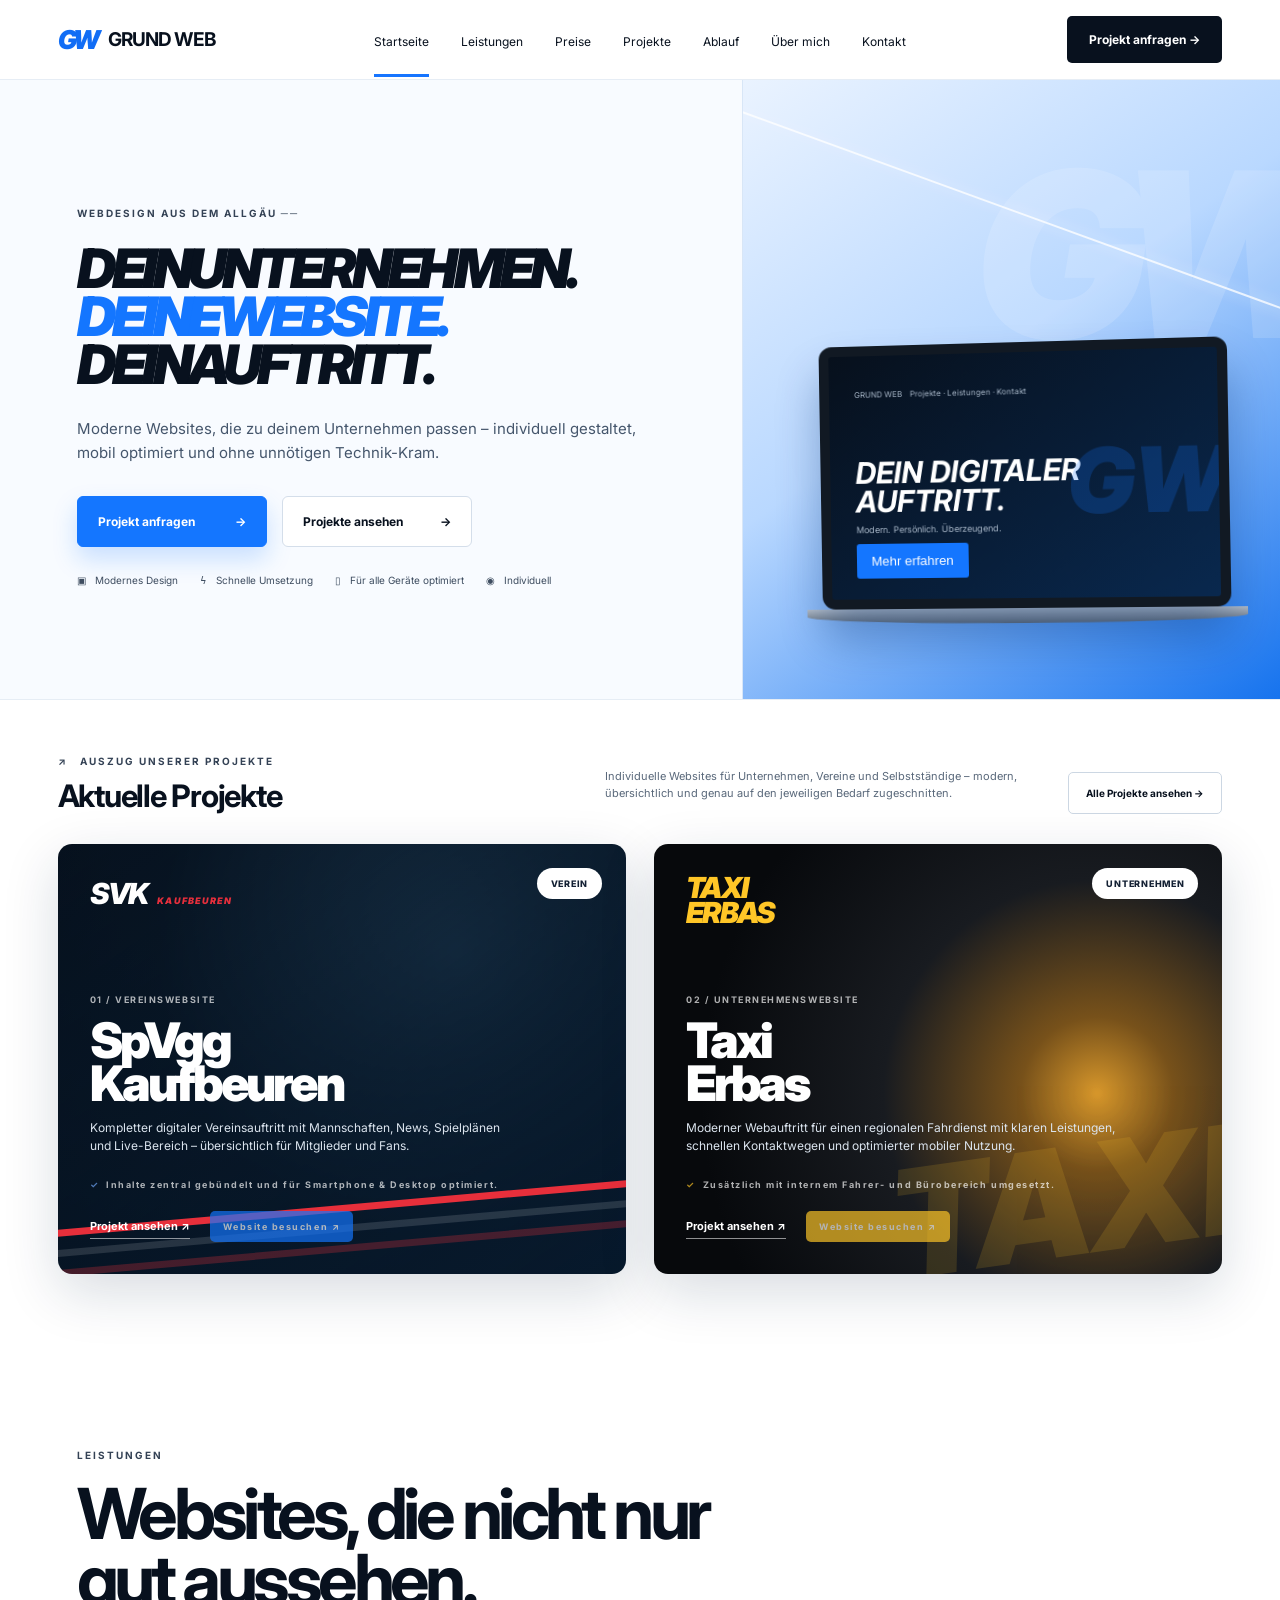
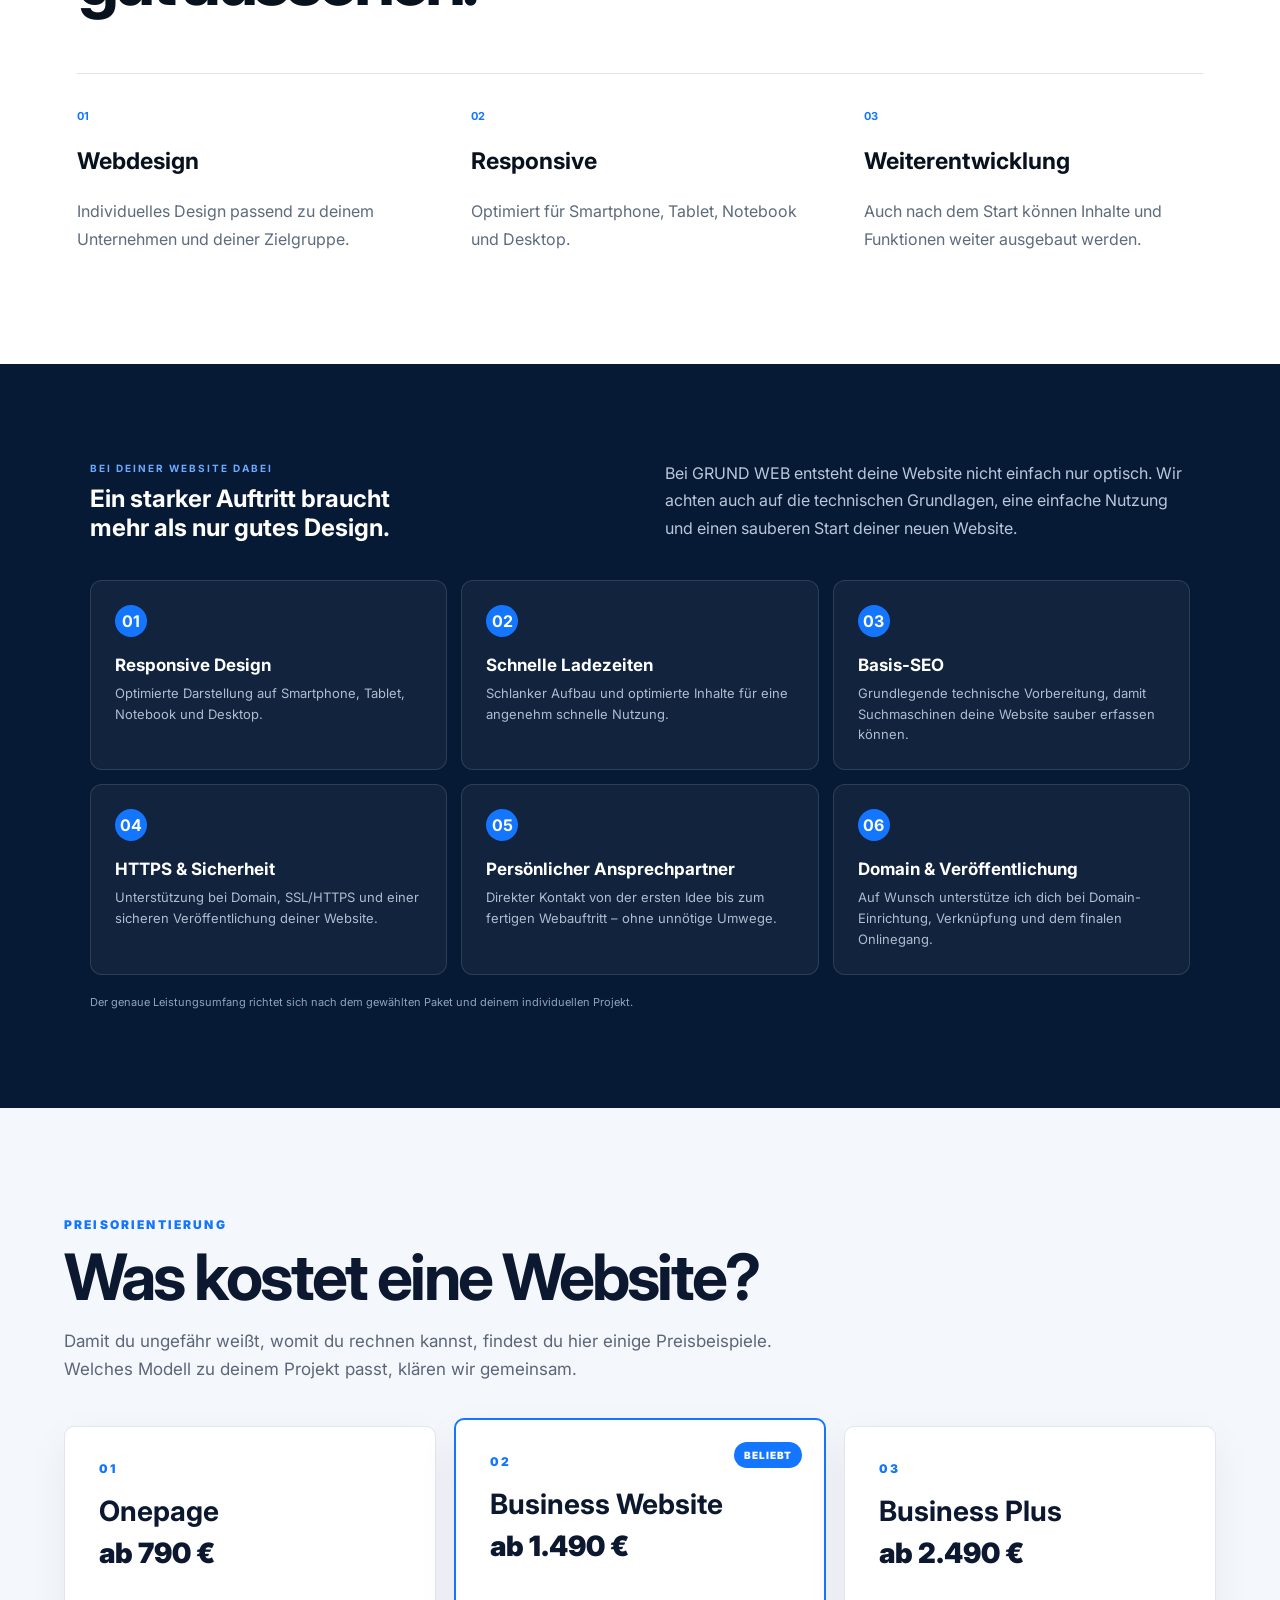
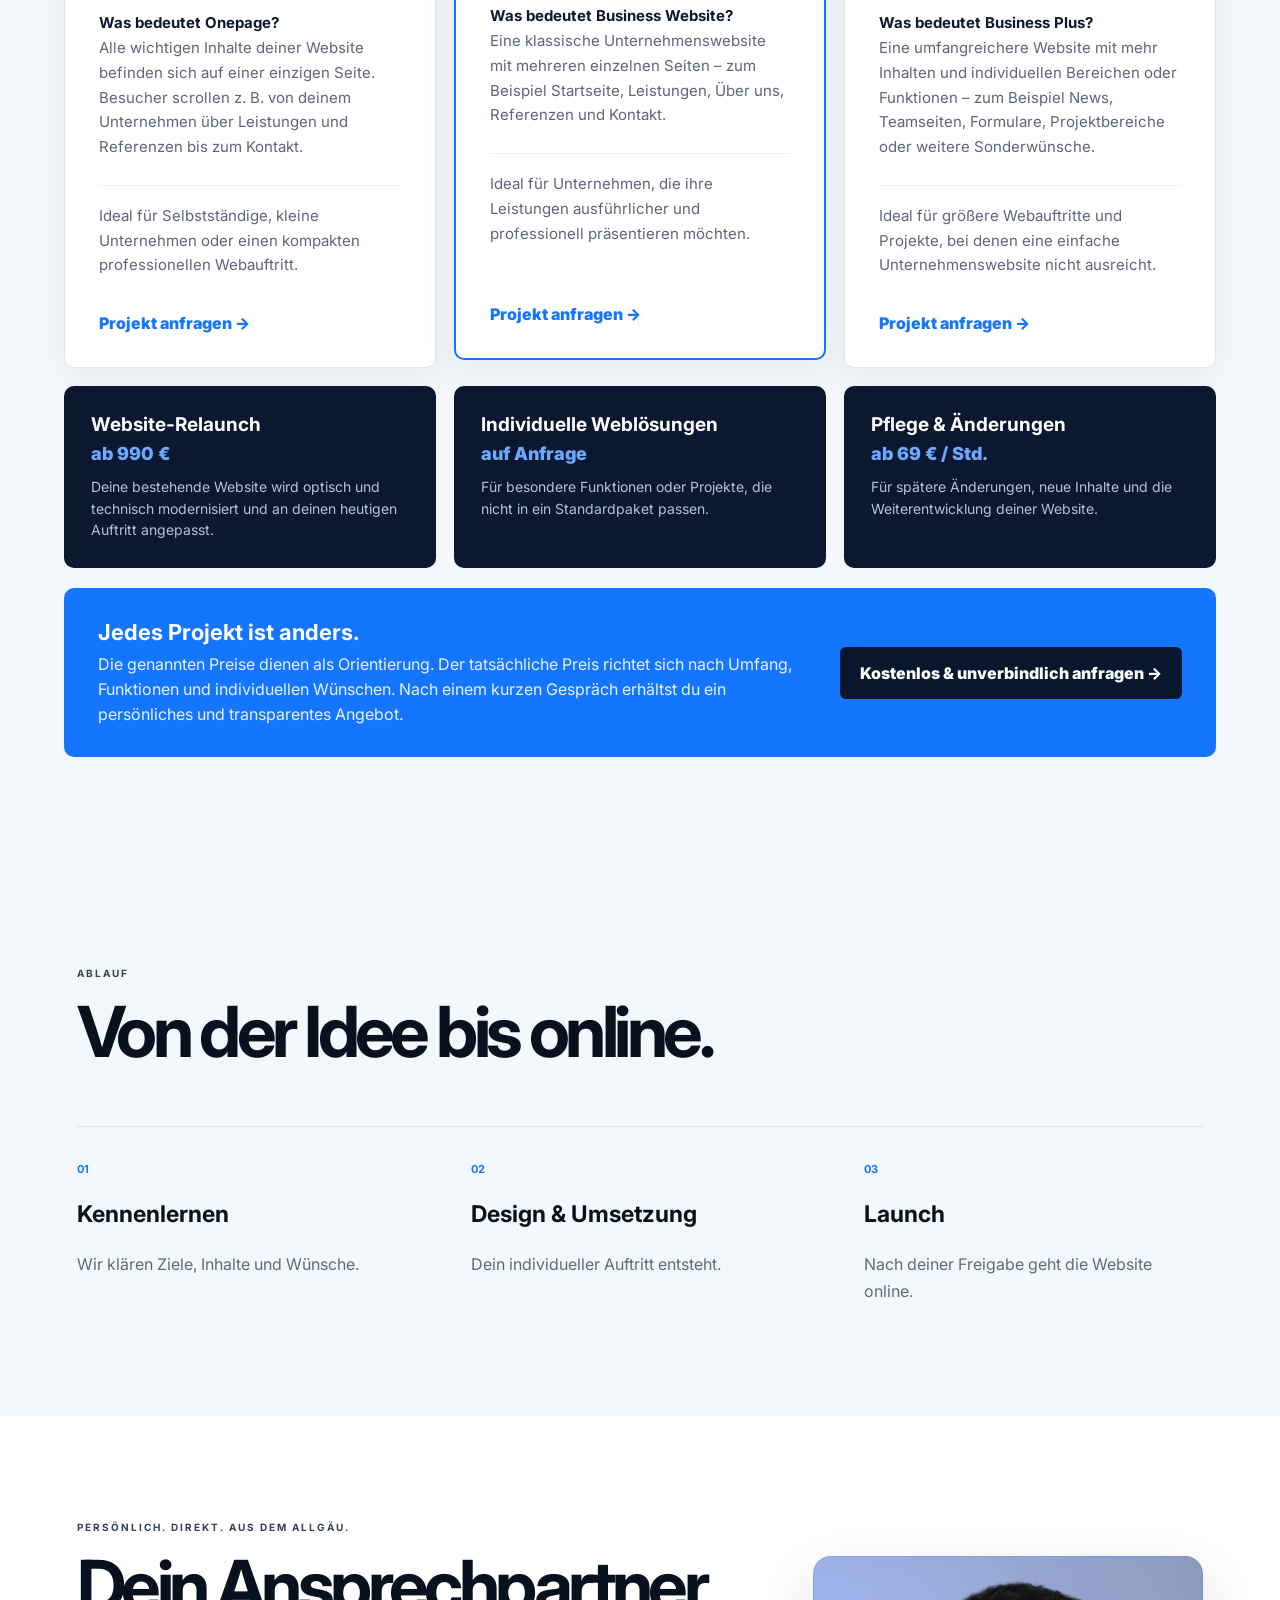
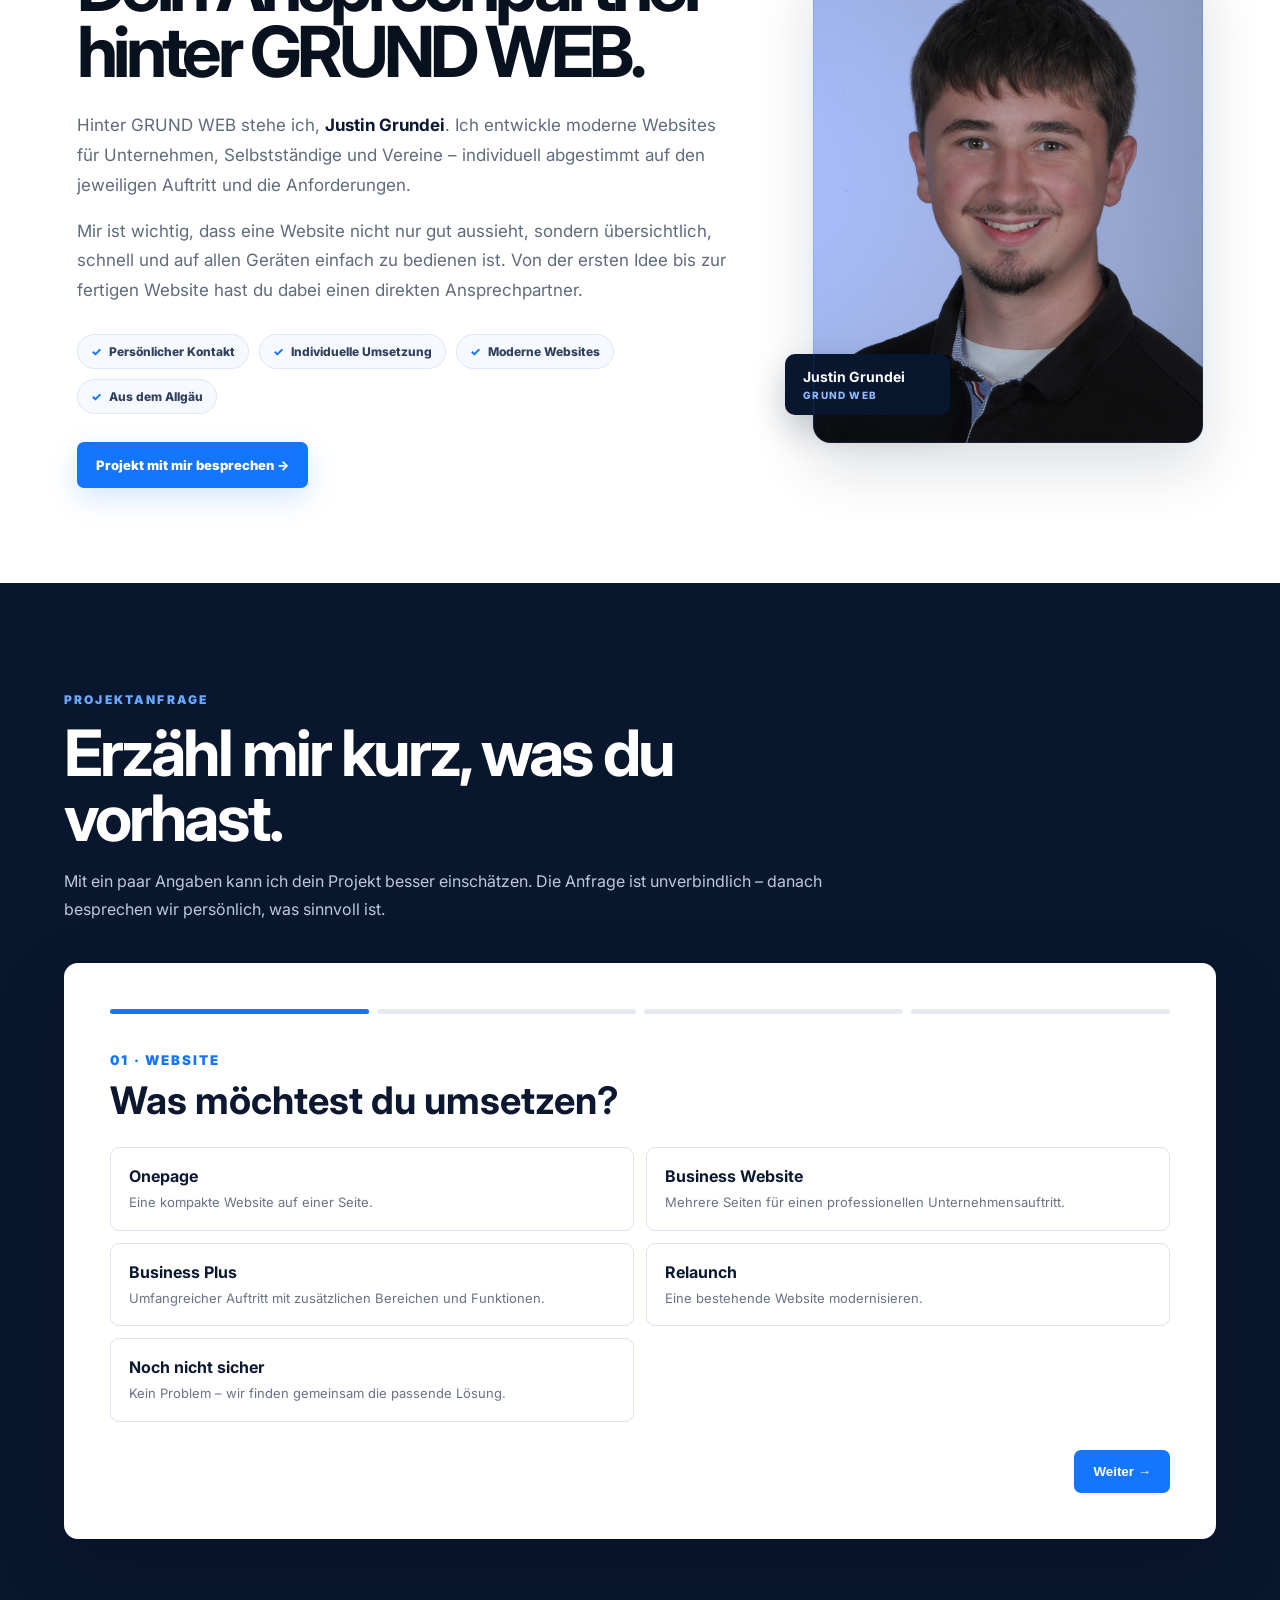
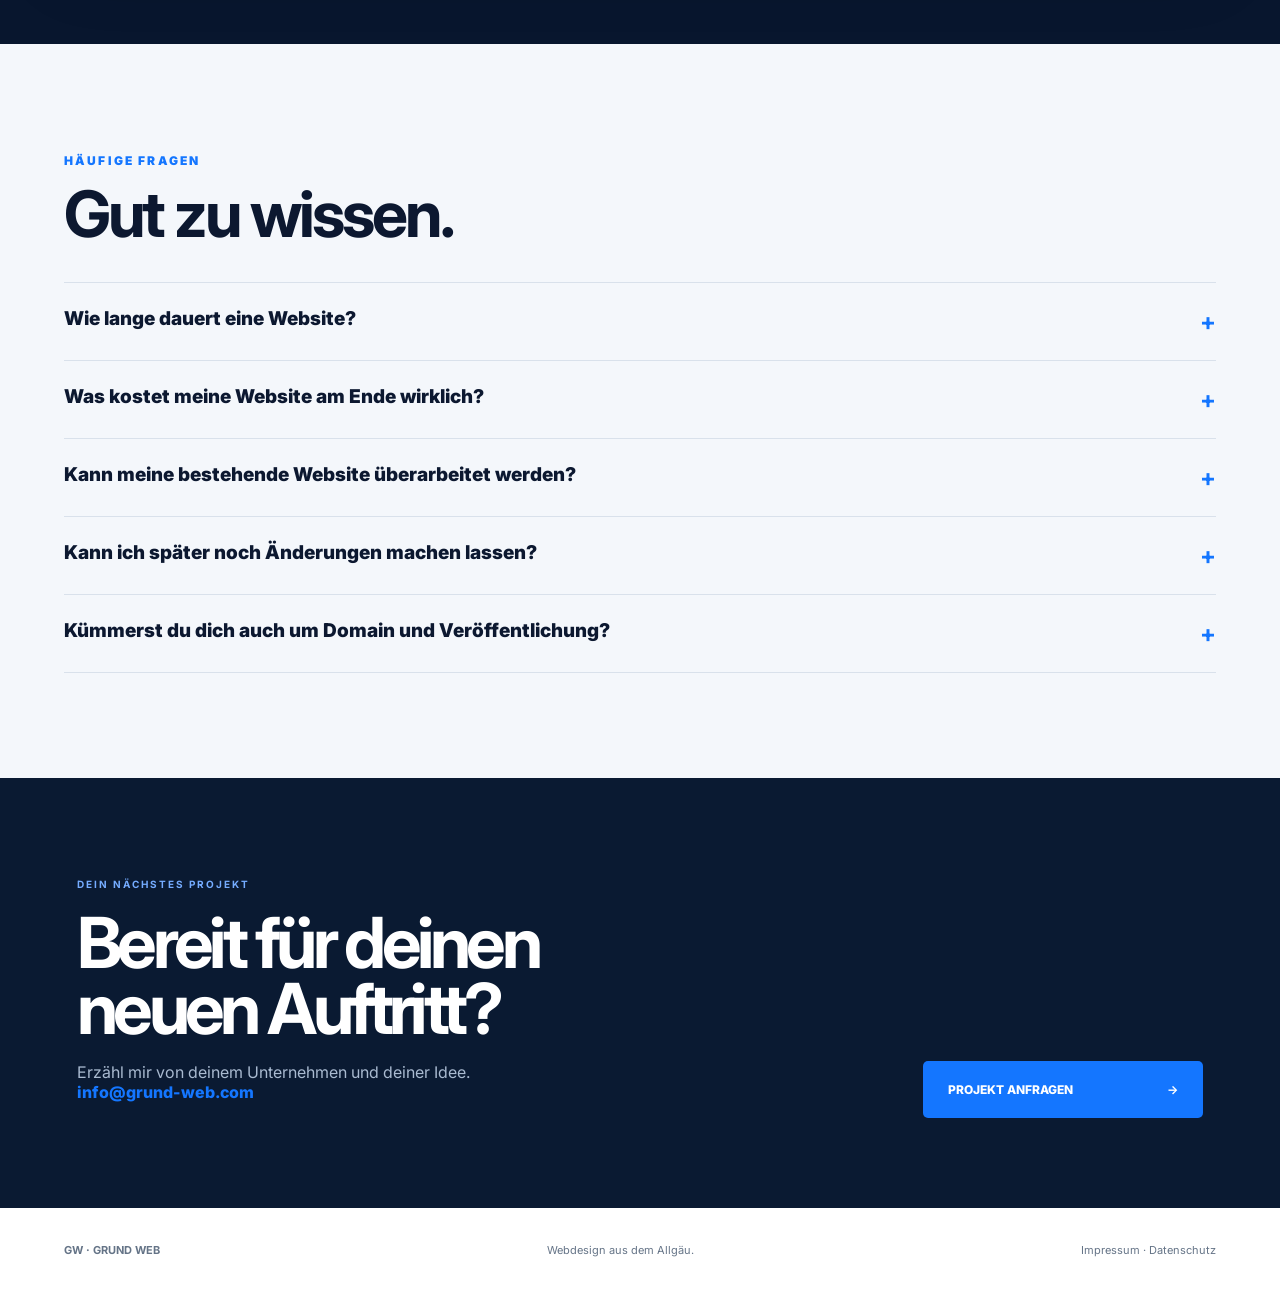
==== commit d636a612: "Add files via upload" ====
--- a/index.html
+++ b/index.html
@@ -73,8 +73,7 @@
 
 </head><body>
 <header><a class="logo" href="#start"><span>GW</span><b>GRUND WEB</b></a><nav><a class="active" href="#start">Startseite</a><a href="#leistungen">Leistungen</a><a href="#preise">Preise</a><a href="#projekte">Projekte</a><a href="#ablauf">Ablauf</a><a href="#ueber">Über mich</a><a href="#projektanfrage">Kontakt</a></nav><a class="topcta" href="#projektanfrage">Projekt anfragen →</a></header>
-<main id="start"><section class="hero"><div class="copy"><p class="over">WEBDESIGN AUS DEM ALLGÄU ──</p><div class="headline"><div>DEIN<br>UNTERNEHMEN.</div><div class="blue">DEINE<br>WEBSITE.</div><div>DEIN<br>AUFTRITT.</div></div><p class="intro">Professionelle Websites für Unternehmen, Selbstständige und Vereine – <strong>persönlich betreut, individuell umgesetzt</strong> und auf jedem Gerät überzeugend.</p><div class="buttons"><a class="primary" href="#projektanfrage">Projekt anfragen <b>→</b></a><a href="#projekte">Projekte ansehen <b>→</b></a></div><div class="benefits"><span>✓ &nbsp; Direkter Ansprechpartner</span><span>✓ &nbsp; Individuelles Design</span><span>✓ &nbsp; Mobil optimiert</span><span>✓ &nbsp; Unverbindliche Anfrage</span></div></div><div class="visual"><div class="beam"></div><div class="laptop"><div class="screen"><small>GRUND WEB &nbsp;&nbsp; Projekte · Leistungen · Kontakt</small><h3>DEIN DIGITALER<br>AUFTRITT.</h3><p>Modern. Persönlich. Überzeugend.</p><button>Mehr erfahren</button><i>GW</i></div><div class="base"></div></div></div></section>
-<section class="gw-trust"><div class="gw-trust-wrap"><div><b>01</b><strong>Persönlich statt Agentur-Umwege</strong><span>Du sprichst direkt mit der Person, die deine Website umsetzt.</span></div><div><b>02</b><strong>Individuell statt Baukasten</strong><span>Design und Aufbau richten sich nach deinem Unternehmen und deinem Ziel.</span></div><div><b>03</b><strong>Auch nach dem Launch erreichbar</strong><span>Änderungen und Weiterentwicklungen sind auch später jederzeit möglich.</span></div></div></section>
+<main id="start"><section class="hero"><div class="copy"><p class="over">WEBDESIGN AUS DEM ALLGÄU ──</p><div class="headline"><div>DEIN<br>UNTERNEHMEN.</div><div class="blue">DEINE<br>WEBSITE.</div><div>DEIN<br>AUFTRITT.</div></div><p class="intro">Moderne Websites, die zu deinem Unternehmen passen – individuell gestaltet,<br>mobil optimiert und ohne unnötigen Technik-Kram.</p><div class="buttons"><a class="primary" href="#projektanfrage">Projekt anfragen <b>→</b></a><a href="#projekte">Projekte ansehen <b>→</b></a></div><div class="benefits"><span>▣ &nbsp; Modernes Design</span><span>ϟ &nbsp; Schnelle Umsetzung</span><span>▯ &nbsp; Für alle Geräte optimiert</span><span>◉ &nbsp; Individuell</span></div></div><div class="visual"><div class="beam"></div><div class="laptop"><div class="screen"><small>GRUND WEB &nbsp;&nbsp; Projekte · Leistungen · Kontakt</small><h3>DEIN DIGITALER<br>AUFTRITT.</h3><p>Modern. Persönlich. Überzeugend.</p><button>Mehr erfahren</button><i>GW</i></div><div class="base"></div></div></div></section>
 <section id="projekte" class="projects"><div class="ptop"><div><p class="over">↗ &nbsp; AUSZUG UNSERER PROJEKTE</p><h2>Aktuelle Projekte</h2></div><p>Individuelle Websites für Unternehmen, Vereine und Selbstständige – modern, übersichtlich und genau auf den jeweiligen Bedarf zugeschnitten.</p><a href="#cards">Alle Projekte ansehen →</a></div><div class="cards" id="cards">
   <a class="project-card project-svk" href="projekt-svk.html">
     <div class="project-badge">VEREIN</div>
@@ -116,7 +115,7 @@
         <h3>Onepage</h3>
         <div class="gw-price">ab 790 €</div>
         <p class="gw-explain"><strong>Was bedeutet Onepage?</strong><br>Alle wichtigen Inhalte deiner Website befinden sich auf einer einzigen Seite. Besucher scrollen z. B. von deinem Unternehmen über Leistungen und Referenzen bis zum Kontakt.</p>
-        <p class="gw-goodfor">Ideal für Selbstständige, kleine Unternehmen oder einen kompakten professionellen Webauftritt.</p><ul class="gw-package-list"><li>Individuelles Onepage-Design</li><li>Optimiert für Smartphone & Desktop</li><li>Kontaktmöglichkeit / Anfragebereich</li><li>Basis-SEO & Veröffentlichung</li></ul>
+        <p class="gw-goodfor">Ideal für Selbstständige, kleine Unternehmen oder einen kompakten professionellen Webauftritt.</p>
         <a href="#projektanfrage">Projekt anfragen →</a>
       </article>
 
@@ -126,7 +125,7 @@
         <h3>Business Website</h3>
         <div class="gw-price">ab 1.490 €</div>
         <p class="gw-explain"><strong>Was bedeutet Business Website?</strong><br>Eine klassische Unternehmenswebsite mit mehreren einzelnen Seiten – zum Beispiel Startseite, Leistungen, Über uns, Referenzen und Kontakt.</p>
-        <p class="gw-goodfor">Ideal für Unternehmen, die ihre Leistungen ausführlicher und professionell präsentieren möchten.</p><ul class="gw-package-list"><li>Mehrseitiger Unternehmensauftritt</li><li>Individuelles Design & Seitenstruktur</li><li>Kontaktformular und Inhaltsbereiche</li><li>Basis-SEO, mobil optimiert & Veröffentlichung</li></ul>
+        <p class="gw-goodfor">Ideal für Unternehmen, die ihre Leistungen ausführlicher und professionell präsentieren möchten.</p>
         <a href="#projektanfrage">Projekt anfragen →</a>
       </article>
 
@@ -135,7 +134,7 @@
         <h3>Business Plus</h3>
         <div class="gw-price">ab 2.490 €</div>
         <p class="gw-explain"><strong>Was bedeutet Business Plus?</strong><br>Eine umfangreichere Website mit mehr Inhalten und individuellen Bereichen oder Funktionen – zum Beispiel News, Teamseiten, Formulare, Projektbereiche oder weitere Sonderwünsche.</p>
-        <p class="gw-goodfor">Ideal für größere Webauftritte und Projekte, bei denen eine einfache Unternehmenswebsite nicht ausreicht.</p><ul class="gw-package-list"><li>Umfangreicher individueller Webauftritt</li><li>Zusätzliche Inhalts- und Funktionsbereiche</li><li>Eine individuelle Zusatzfunktion inklusive*</li><li>Persönliche Planung bis zum Onlinegang</li></ul><small class="gw-package-small">* Umfang der Zusatzfunktion nach Absprache.</small>
+        <p class="gw-goodfor">Ideal für größere Webauftritte und Projekte, bei denen eine einfache Unternehmenswebsite nicht ausreicht.</p>
         <a href="#projektanfrage">Projekt anfragen →</a>
       </article>
     </div>
@@ -170,8 +169,6 @@
 
 <section id="ablauf" class="section pale"><p class="over">ABLAUF</p><h2>Von der Idee bis online.</h2><div class="cols"><div><b>01</b><h3>Kennenlernen</h3><p>Wir klären Ziele, Inhalte und Wünsche.</p></div><div><b>02</b><h3>Design & Umsetzung</h3><p>Dein individueller Auftritt entsteht.</p></div><div><b>03</b><h3>Launch</h3><p>Nach deiner Freigabe geht die Website online.</p></div></div></section>
 <section id="ueber" class="section gw-about"><div class="gw-about-copy"><p class="over">PERSÖNLICH. DIREKT. AUS DEM ALLGÄU.</p><h2>Dein Ansprechpartner<br>hinter GRUND WEB.</h2><p>Hinter GRUND WEB stehe ich, <strong>Justin Grundei</strong>. Ich entwickle moderne Websites für Unternehmen, Selbstständige und Vereine – individuell abgestimmt auf den jeweiligen Auftritt und die Anforderungen.</p><p>Mir ist wichtig, dass eine Website nicht nur gut aussieht, sondern übersichtlich, schnell und auf allen Geräten einfach zu bedienen ist. Von der ersten Idee bis zur fertigen Website hast du dabei einen direkten Ansprechpartner.</p><div class="gw-about-points"><span>Persönlicher Kontakt</span><span>Individuelle Umsetzung</span><span>Moderne Websites</span><span>Aus dem Allgäu</span></div><a class="gw-about-cta" href="#projektanfrage">Projekt mit mir besprechen →</a></div><div class="gw-about-photo"><div class="gw-about-photo-frame"><img src="justin.jpg" alt="Justin Grundei – Ansprechpartner bei GRUND WEB"></div><div class="gw-about-name"><strong>Justin Grundei</strong><span>GRUND WEB</span></div></div></section>
-
-<section class="gw-decision"><div><p class="over">NOCH NICHT SICHER, WAS DU BRAUCHST?</p><h2>Die Idee reicht für den Anfang.</h2><p>Du musst weder Technik noch das passende Paket kennen. Erzähl mir kurz, was du vorhast – ich schaue mir dein Projekt an und wir finden gemeinsam eine sinnvolle Lösung.</p></div><a href="#projektanfrage">Kostenlos Projekt besprechen →</a></section>
 
 <section id="projektanfrage" class="gw-request">
  <div class="gw-request-wrap">
--- a/style.css
+++ b/style.css
@@ -77,18 +77,31 @@
 .project-taxi .project-overlay p{color:#ddd}
 @media(max-width:750px){.cards{grid-template-columns:1fr!important}.project-card{height:390px}.project-overlay h3{font-size:42px!important}}
 
-/* ===== GRUND WEB: Conversion & Vertrauen Update 2026-10 ===== */
-.hero .intro strong{color:#0c1830;font-weight:850}
-.gw-trust{padding:0 5%;background:#fff;border-bottom:1px solid #e8edf4}
-.gw-trust-wrap{max-width:1400px;margin:auto;display:grid;grid-template-columns:repeat(3,1fr);border-left:1px solid #e8edf4}
-.gw-trust-wrap>div{padding:34px 32px;border-right:1px solid #e8edf4;display:grid;grid-template-columns:auto 1fr;column-gap:15px;align-items:start}
-.gw-trust b{color:#1476ff;font-size:11px;letter-spacing:.12em;padding-top:4px}
-.gw-trust strong{font-size:15px;color:#0c1830}
-.gw-trust span{grid-column:2;color:#687386;font-size:12px;line-height:1.55;margin-top:7px}
-.gw-package-list{list-style:none;padding:0;margin:22px 0 4px;border-top:1px solid #e4eaf2}
-.gw-package-list li{position:relative;padding:10px 0 10px 23px;border-bottom:1px solid #edf1f6;color:#445269;font-size:12px;line-height:1.45}
-.gw-package-list li:before{content:"✓";position:absolute;left:0;color:#1476ff;font-weight:900}
-.gw-package-small{display:block;color:#8792a3;font-size:10px;line-height:1.45;margin-top:9px}
-.gw-decision{padding:80px 5%;background:#fff;color:#0c1830;display:flex;align-items:center;justify-content:space-between;gap:50px;border-top:1px solid #e7edf5}
-.gw-decision>div{max-width:780px}.gw-decision h2{font-size:clamp(34px,4vw,58px);letter-spacing:-.055em;line-height:.98;margin:12px 0 20px}.gw-decision p:not(.over){max-width:680px;color:#667286;line-height:1.7;font-size:15px}.gw-decision>a{flex:0 0 auto;text-decoration:none;background:#1476ff;color:#fff;border-radius:8px;padding:17px 22px;font-size:13px;font-weight:850;box-shadow:0 12px 30px rgba(20,118,255,.18)}
-@media(max-width:850px){.gw-trust-wrap{grid-template-columns:1fr;border-left:0}.gw-trust-wrap>div{border-right:0;border-bottom:1px solid #e8edf4;padding:25px 5px}.gw-decision{align-items:flex-start;flex-direction:column;padding:65px 5%;gap:25px}}
+/* ===== 2026-10 Hero redesign ===== */
+@media (min-width:1001px){
+  .hero{min-height:620px;grid-template-columns:minmax(0,58%) minmax(360px,42%);background:#f8fbff;border-bottom:1px solid #e6edf5}
+  .copy{padding:78px 3.5vw 64px 6vw;display:flex;flex-direction:column;justify-content:center}
+  .copy .over{margin:0 0 26px}
+  .headline{width:auto;display:block;margin:0 0 28px;max-width:760px}
+  .headline div,.headline .blue{font-size:clamp(48px,4.25vw,70px);line-height:.88;transform:none!important;white-space:normal;letter-spacing:-.075em}
+  .headline div{display:inline}
+  .headline div br{display:none}
+  .headline div:after{display:none}
+  .headline div:not(:last-child)::after{content:" ";display:inline;height:auto;background:none;margin:0;transform:none}
+  .headline .blue{color:#1476ff}
+  .intro{max-width:680px;font-size:15px;line-height:1.65;margin:0;color:#45566c}
+  .buttons{margin-top:30px}
+  .buttons a{min-width:190px;padding:17px 20px}
+  .benefits{gap:22px;margin-top:27px;flex-wrap:wrap;font-size:10px}
+  .visual{clip-path:none;background:linear-gradient(145deg,#eaf3ff 0%,#b9d8ff 45%,#1673ee 100%);border-left:1px solid #d8e6f7}
+  .visual:before{display:none}
+  .visual:after{content:"GW";position:absolute;right:-4vw;top:35px;font-size:clamp(150px,18vw,300px);font-weight:900;font-style:italic;letter-spacing:-.12em;color:#fff;opacity:.14;z-index:0}
+  .beam{top:135px;left:-12%;width:130%;opacity:.8}
+  .laptop{width:min(500px,32vw);right:4.2vw;bottom:76px;transform:perspective(1200px) rotateY(-5deg) rotateZ(-1deg)}
+  .screen{height:auto;aspect-ratio:1.54/1;padding:26px}
+  .screen h3{font-size:clamp(27px,2.35vw,39px);margin:58px 0 8px}
+  .screen i{font-size:clamp(75px,7vw,115px)}
+}
+@media (min-width:1450px){.hero{grid-template-columns:minmax(0,61%) minmax(420px,39%)}.copy{padding-left:max(6vw,80px)}.laptop{right:3vw}}
+@media (max-width:1000px){.hero{background:linear-gradient(160deg,#fff 0,#f4f9ff 100%)}.copy{padding:70px 6vw}.headline{margin:28px 0}.headline div{font-size:clamp(42px,7vw,64px)}.intro{max-width:700px}.visual{display:none}}
+@media (max-width:650px){.copy{padding:52px 5vw 58px}.copy .over{margin-bottom:22px}.headline{gap:10px;margin:0 0 26px}.headline div,.headline .blue{font-size:clamp(42px,13vw,62px);transform:none!important;align-self:auto!important}.intro{font-size:14px}.benefits{gap:13px 18px;margin-top:25px}}
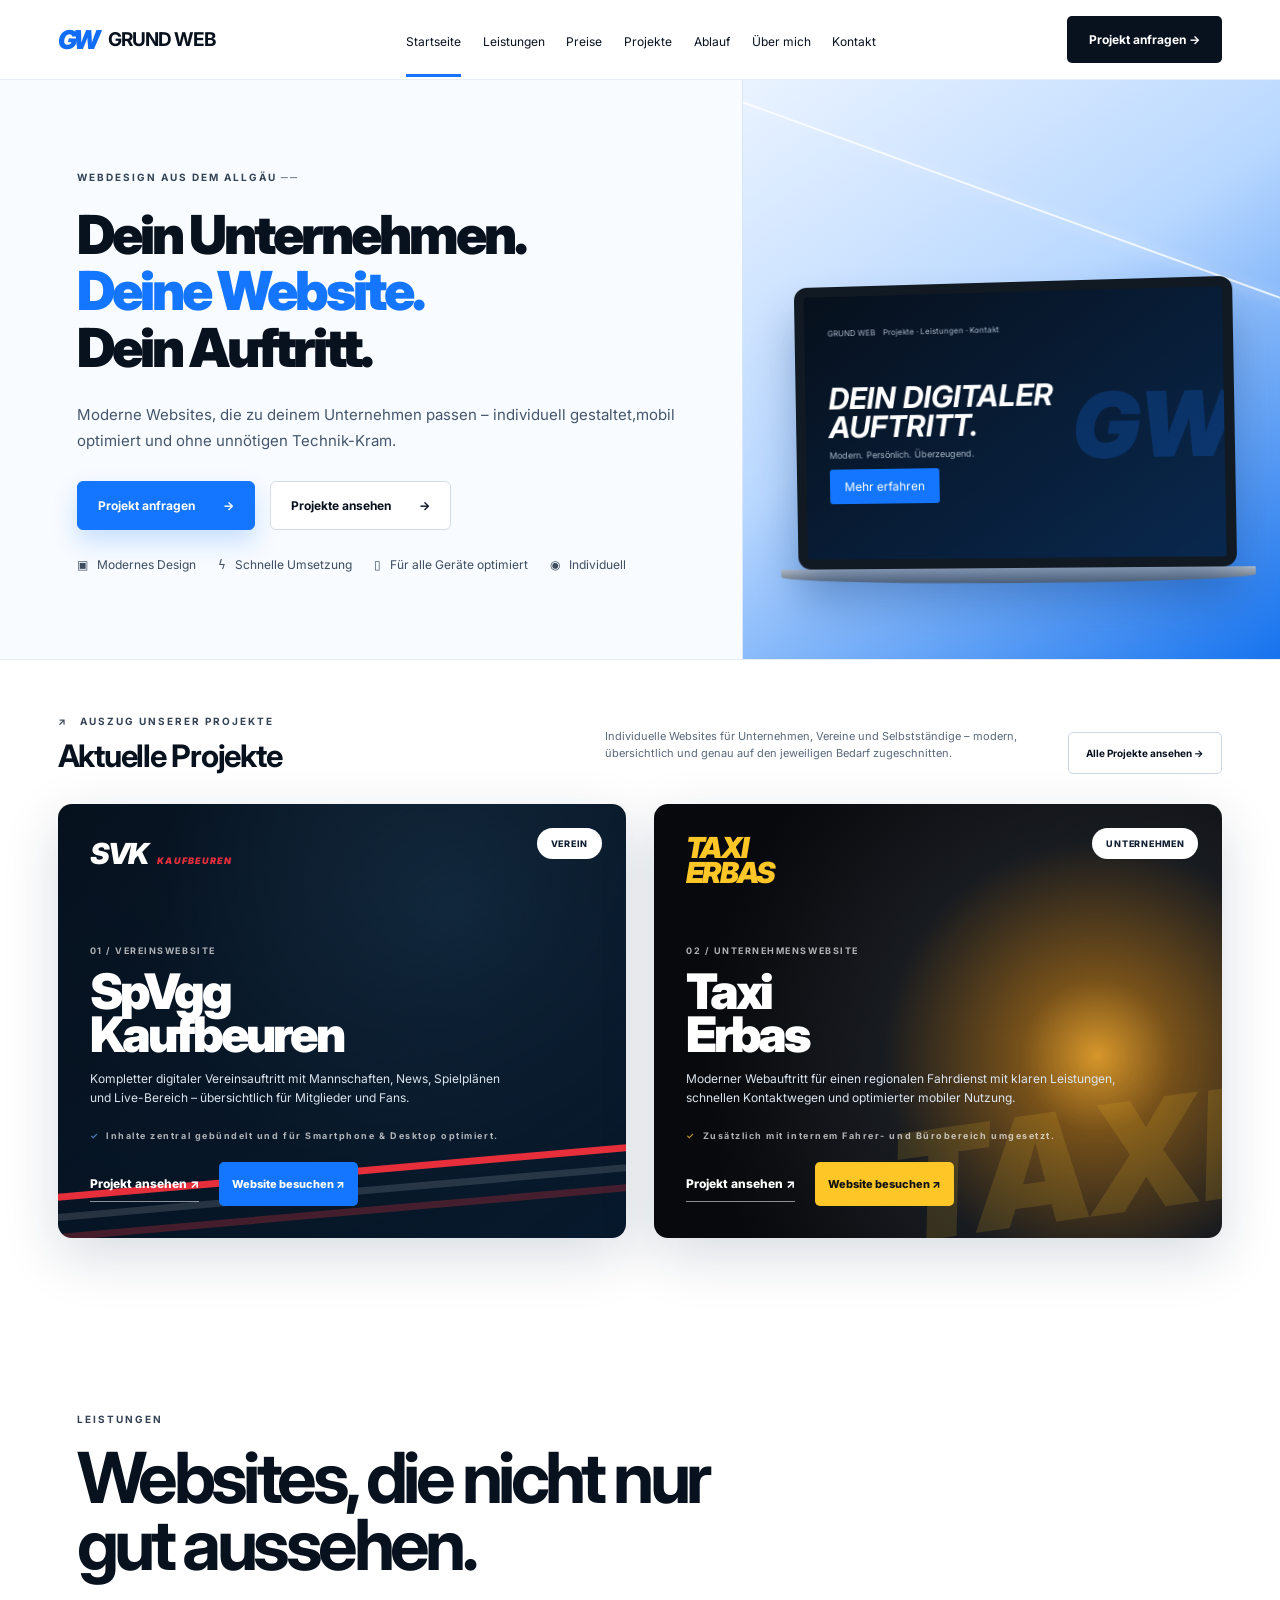
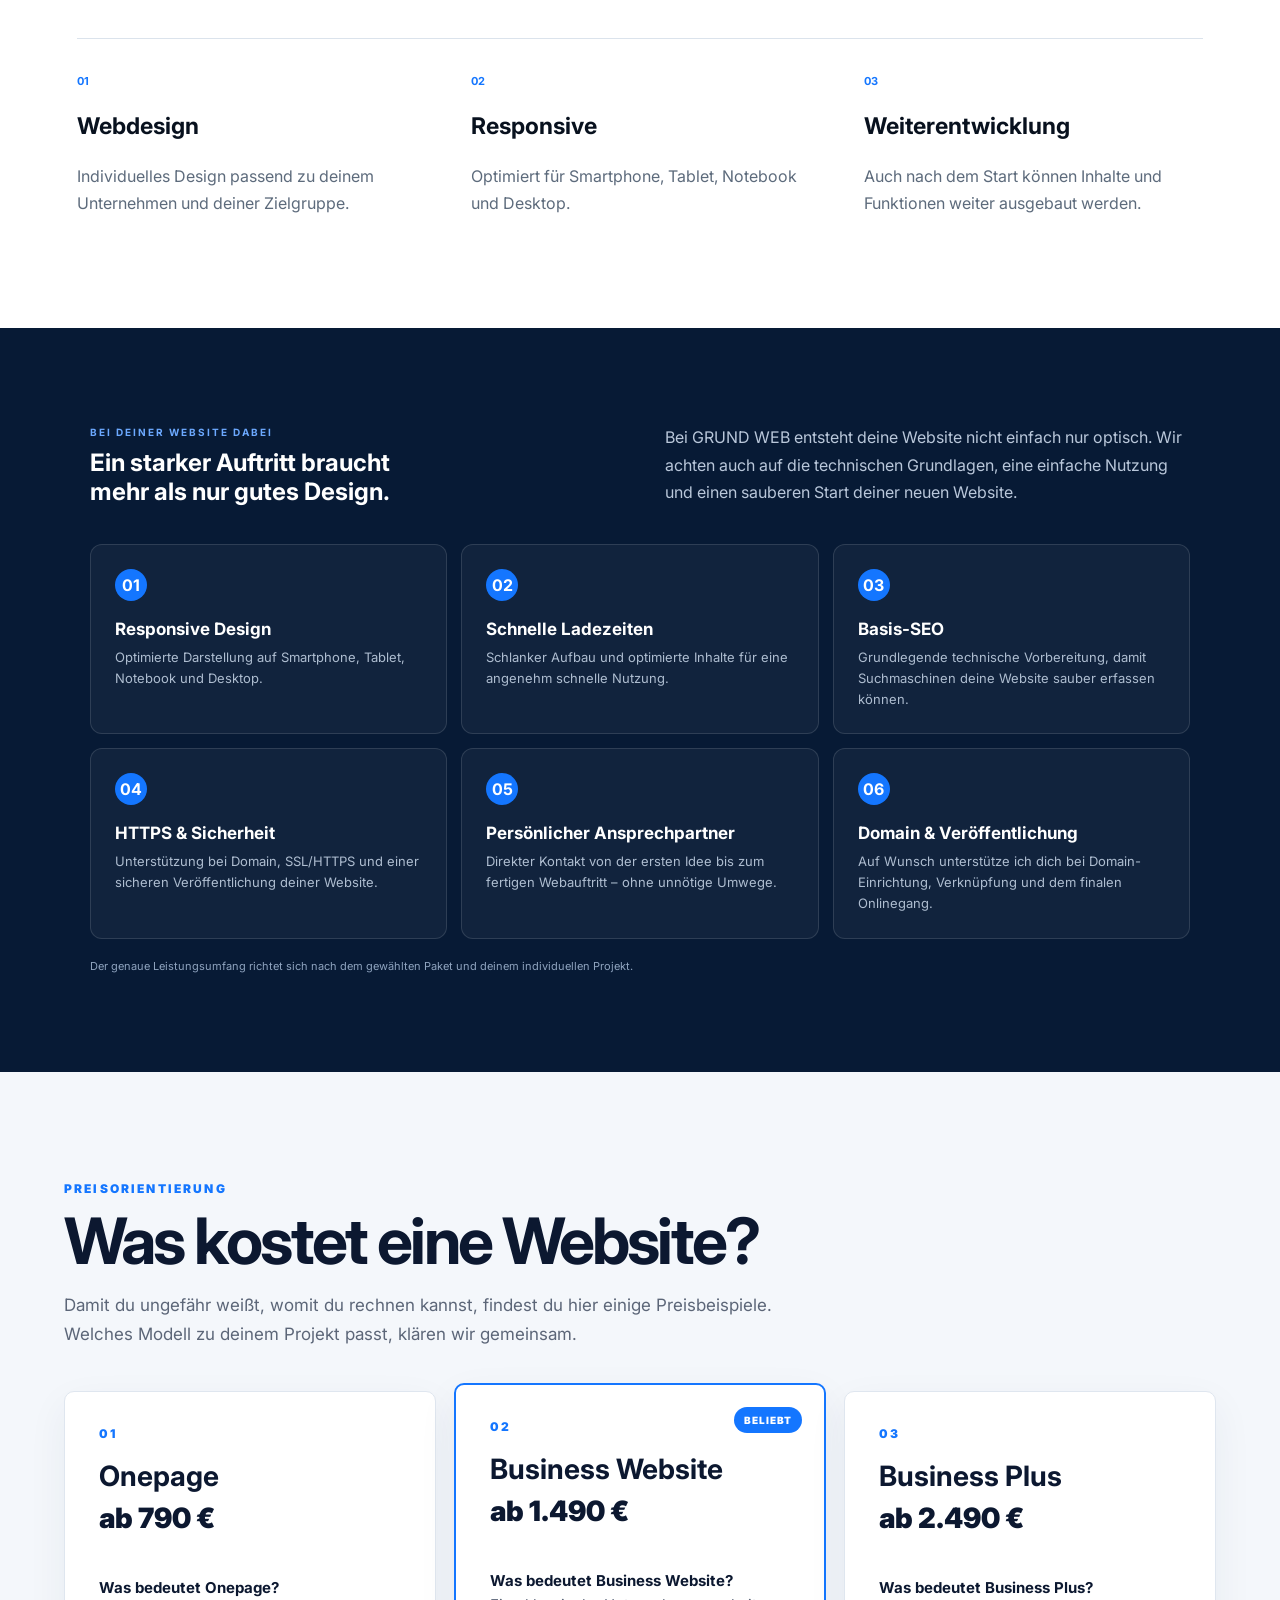
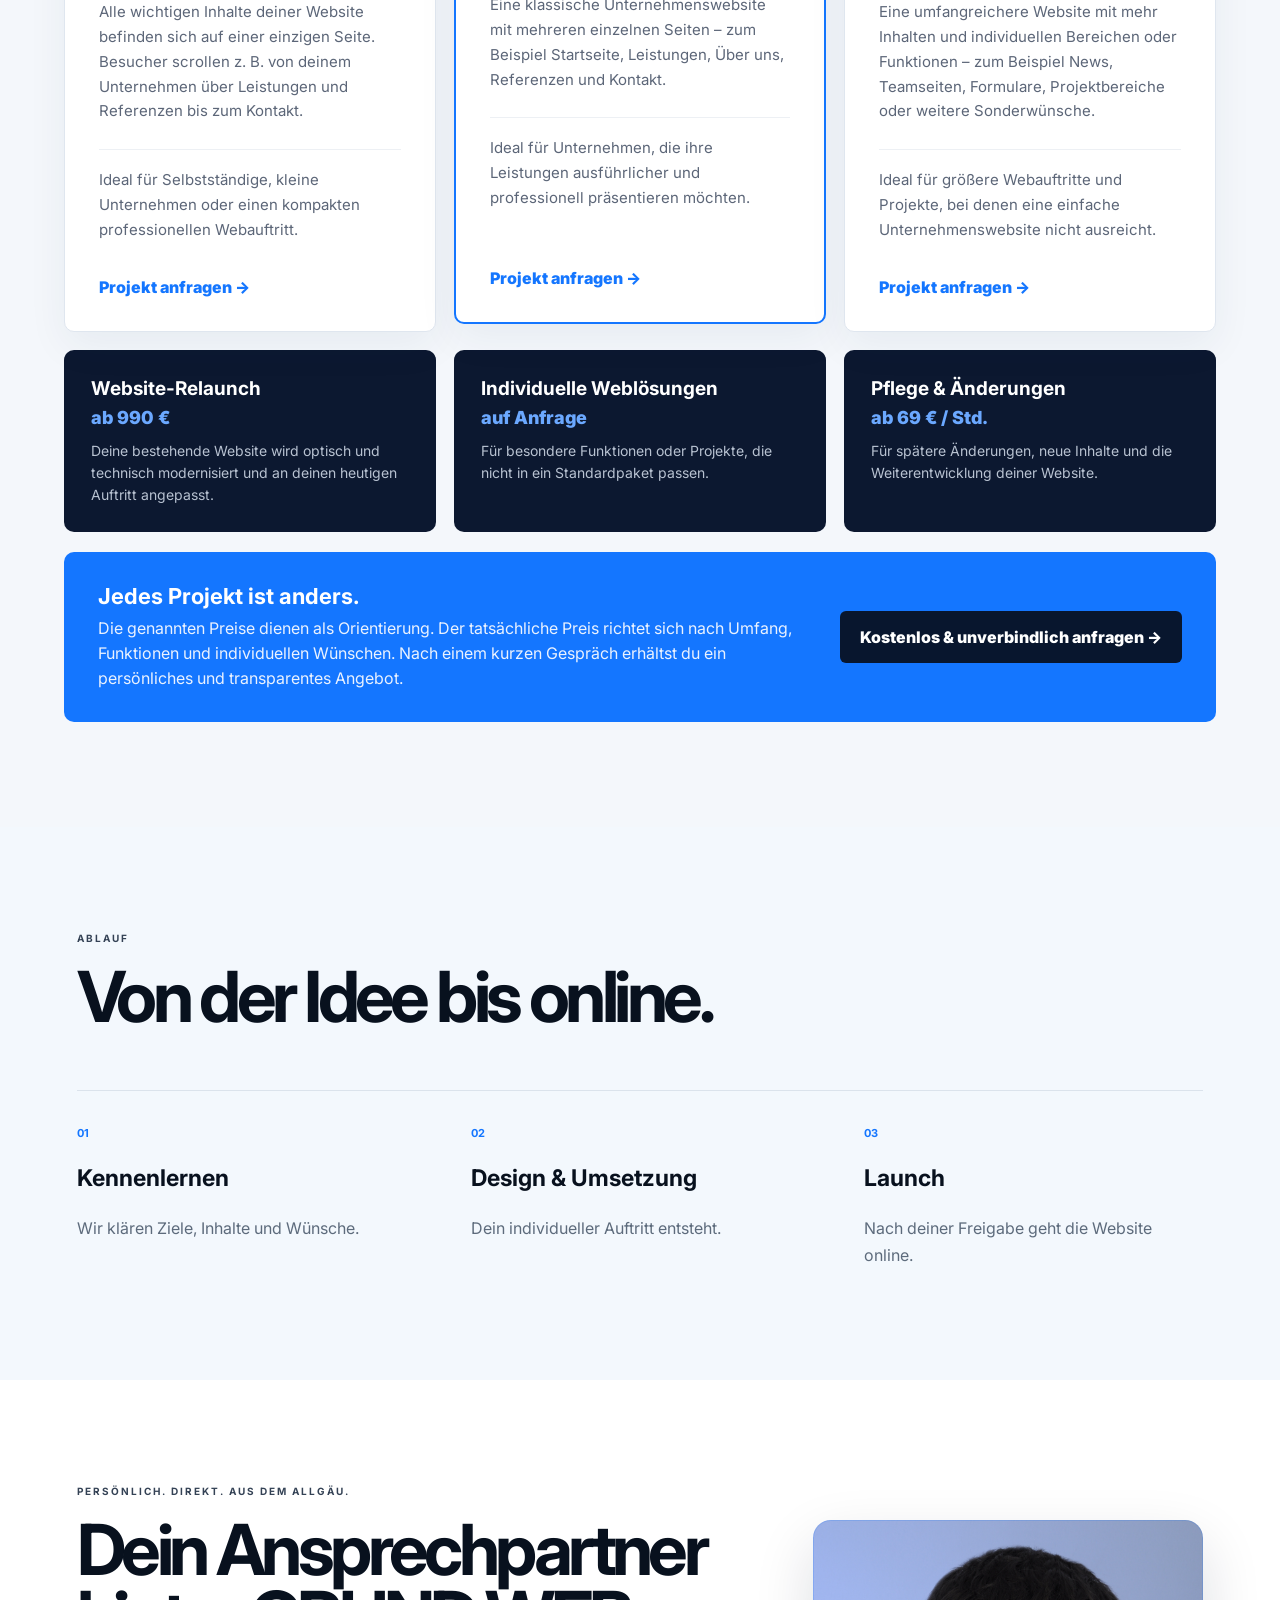
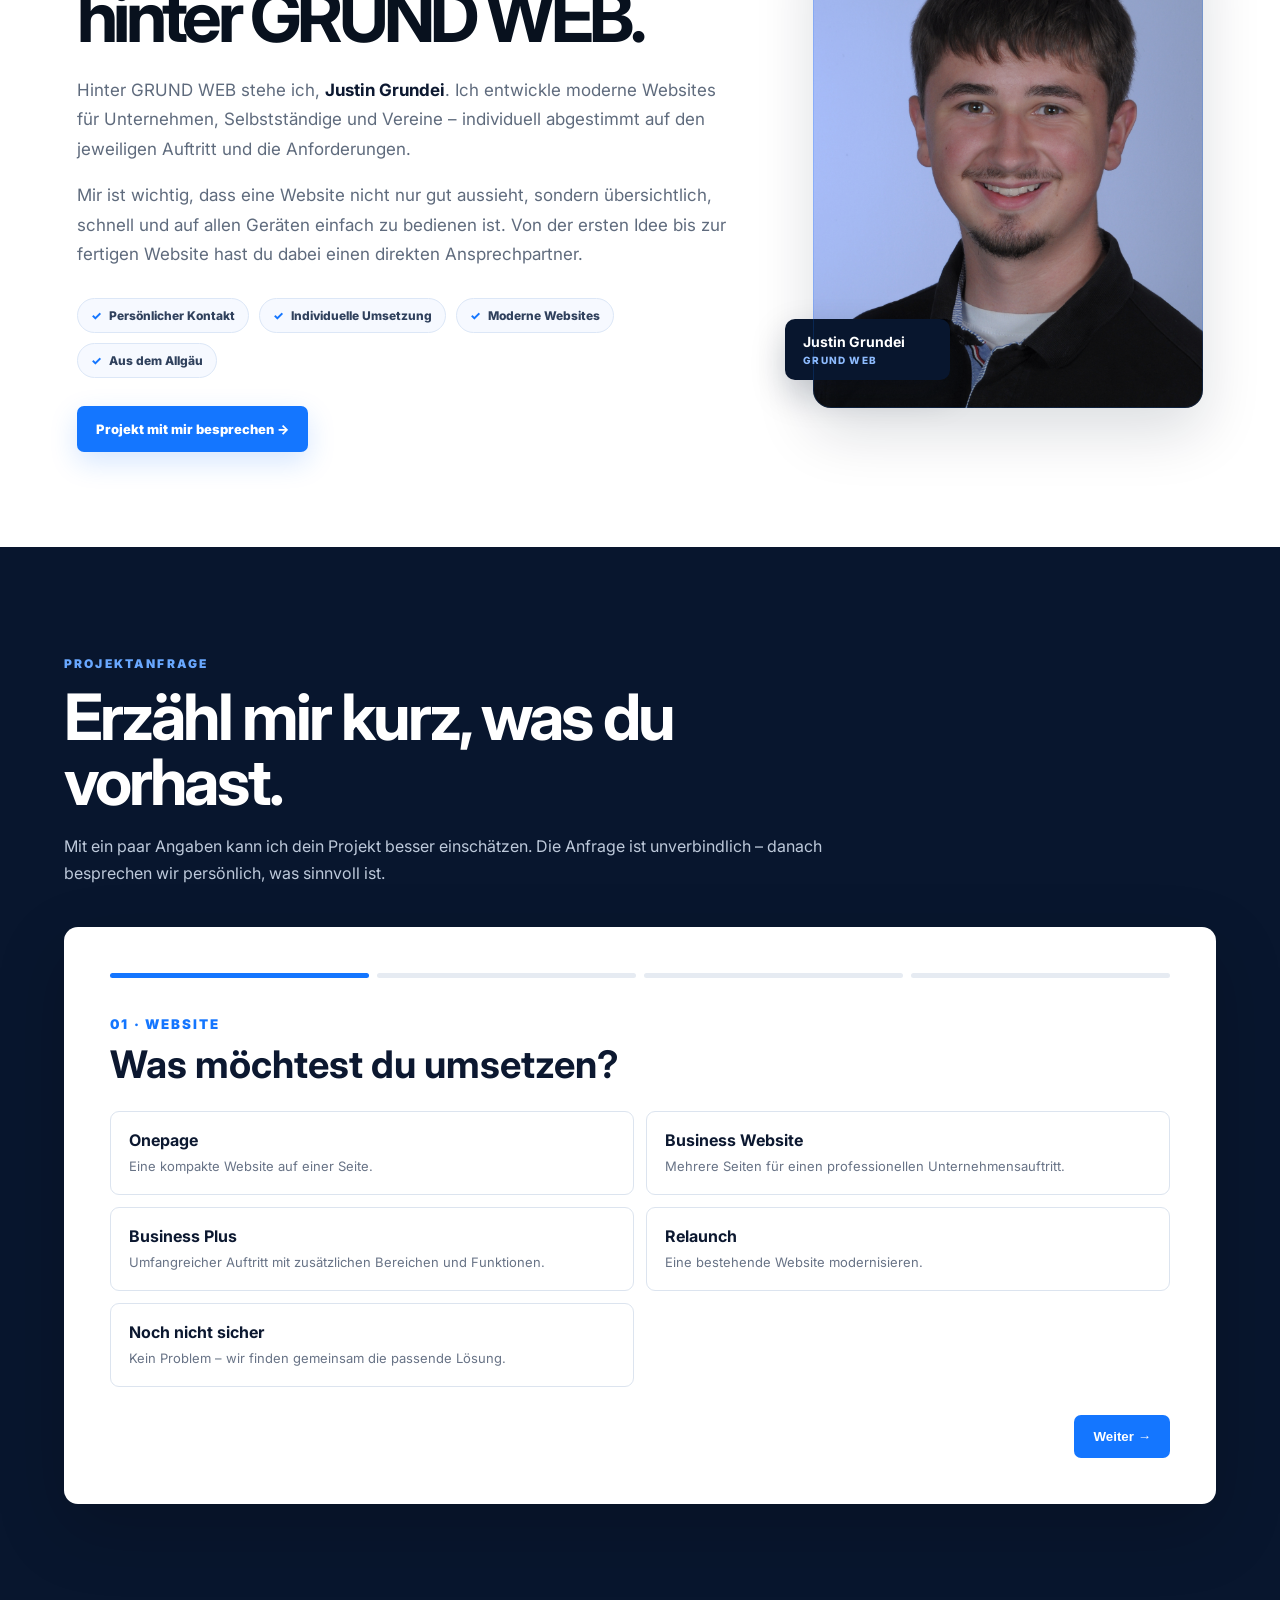
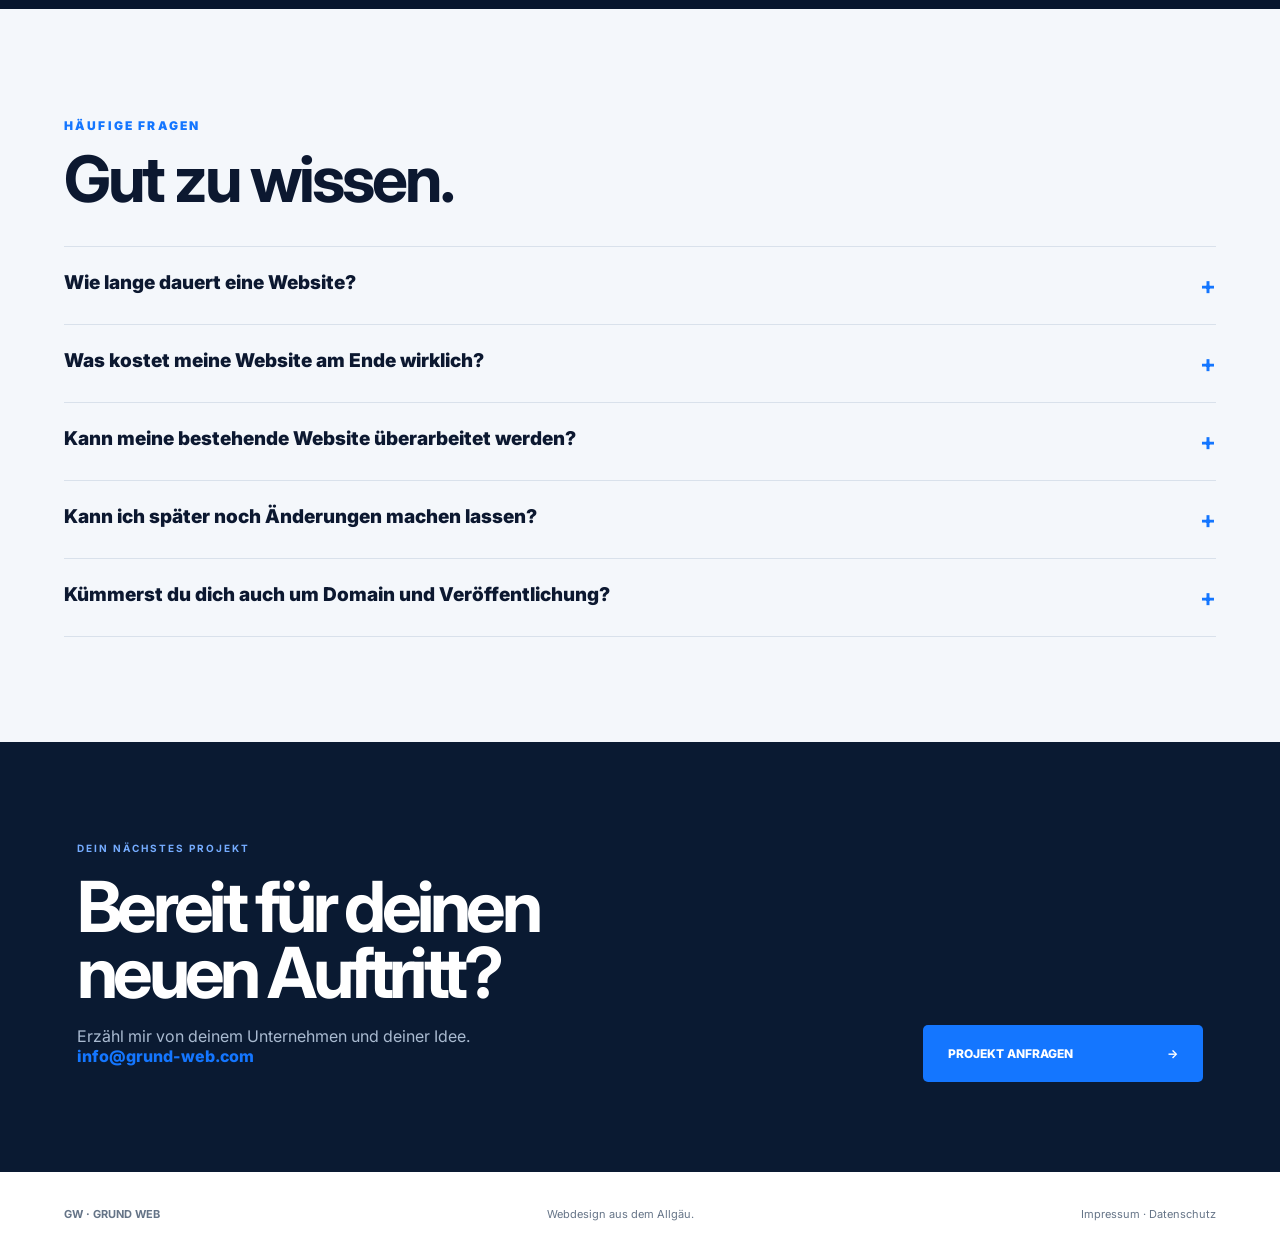
==== commit 7e35361c: "Improve responsive hero, mobile navigation and project contact flow" ====
--- a/index.html
+++ b/index.html
@@ -1,7 +1,7 @@
-<!doctype html><html lang="de"><head><meta charset="utf-8"><meta name="viewport" content="width=device-width,initial-scale=1"><title>GRUND WEB | Webdesign aus dem Allgäu</title><meta name="description" content="GRUND WEB erstellt moderne, schnelle und mobil optimierte Websites für Unternehmen, Selbstständige und Vereine im Allgäu."><meta name="theme-color" content="#08162e"><link rel="canonical" href="https://grund-web.com/"><meta property="og:title" content="GRUND WEB | Webdesign aus dem Allgäu"><meta property="og:description" content="Dein Unternehmen. Deine Website. Dein Auftritt. Moderne Websites – individuell, mobil optimiert und persönlich umgesetzt."><meta property="og:type" content="website"><meta property="og:url" content="https://grund-web.com/"><link rel="preconnect" href="https://fonts.googleapis.com"><link rel="preconnect" href="https://fonts.gstatic.com" crossorigin><link href="https://fonts.googleapis.com/css2?family=Inter:wght@400;500;600;700;800;900&display=swap" rel="stylesheet"><link rel="stylesheet" href="style.css?v=20261001-2">
+<!doctype html><html lang="de"><head><meta charset="utf-8"><meta name="viewport" content="width=device-width,initial-scale=1"><title>GRUND WEB | Webdesign aus dem Allgäu</title><meta name="description" content="GRUND WEB erstellt moderne, schnelle und mobil optimierte Websites für Unternehmen, Selbstständige und Vereine im Allgäu."><meta name="theme-color" content="#08162e"><link rel="canonical" href="https://grund-web.com/"><meta property="og:title" content="GRUND WEB | Webdesign aus dem Allgäu"><meta property="og:description" content="Dein Unternehmen. Deine Website. Dein Auftritt. Moderne Websites – individuell, mobil optimiert und persönlich umgesetzt."><meta property="og:type" content="website"><meta property="og:url" content="https://grund-web.com/"><link rel="preconnect" href="https://fonts.googleapis.com"><link rel="preconnect" href="https://fonts.gstatic.com" crossorigin><link href="https://fonts.googleapis.com/css2?family=Inter:wght@400;500;600;700;800;900&display=swap" rel="stylesheet"><link rel="stylesheet" href="style.css?v=20261013-1">
 <style id="grundweb-project-fix">
 #projekte .cards{display:grid!important;grid-template-columns:repeat(2,minmax(0,1fr))!important;gap:28px!important;margin-top:28px!important}
-#projekte .project-card{height:430px!important;border-radius:14px!important;position:relative!important;overflow:hidden!important;display:block!important;padding:32px!important;color:#fff!important;text-decoration:none!important;box-shadow:0 18px 55px rgba(10,35,70,.16)!important;transition:transform .3s ease,box-shadow .3s ease!important}
+#projekte .project-card{height:auto!important;min-height:430px!important;border-radius:14px!important;position:relative!important;overflow:hidden!important;display:flex!important;flex-direction:column!important;padding:32px!important;color:#fff!important;text-decoration:none!important;box-shadow:0 18px 55px rgba(10,35,70,.16)!important;transition:transform .3s ease,box-shadow .3s ease!important}
 #projekte .project-card:hover{transform:translateY(-7px)!important;box-shadow:0 28px 70px rgba(10,35,70,.24)!important}
 #projekte .project-svk{background:linear-gradient(145deg,rgba(5,15,28,.70),rgba(7,25,44,.97)),radial-gradient(circle at 70% 25%,#467fa5,#0b1c2a 58%,#06101b)!important}
 #projekte .project-svk:after{content:"";position:absolute;left:-10%;right:-10%;bottom:62px;height:7px;background:#e72f3b;transform:rotate(-5deg);box-shadow:0 20px 0 rgba(255,255,255,.13),0 40px 0 rgba(231,47,59,.28)}
@@ -10,12 +10,12 @@
 #projekte .project-badge{position:absolute!important;right:24px!important;top:24px!important;background:#fff!important;color:#132033!important;border-radius:40px!important;padding:10px 14px!important;font-size:9px!important;font-weight:800!important;letter-spacing:.08em!important;z-index:5!important}
 #projekte .project-brand{font-size:29px!important;font-weight:900!important;font-style:italic!important;letter-spacing:-.06em!important;position:relative!important;z-index:3!important;color:#fff!important}
 #projekte .taxi-brand{color:#ffc627!important;line-height:.86!important}
-#projekte .project-overlay{position:absolute!important;left:32px!important;right:32px!important;bottom:32px!important;z-index:6!important}
+#projekte .project-overlay{position:relative!important;left:auto!important;right:auto!important;bottom:auto!important;margin-top:auto!important;padding-top:52px!important;z-index:6!important}
 #projekte .project-overlay span{font-size:9px!important;letter-spacing:.17em!important;opacity:.68!important;font-weight:700!important;color:#fff!important}
 #projekte .project-overlay h3{font-size:49px!important;line-height:.88!important;letter-spacing:-.065em!important;margin:12px 0 14px!important;color:#fff!important;font-weight:900!important}
 #projekte .project-overlay p{max-width:430px!important;font-size:12px!important;line-height:1.55!important;color:#dbe4ee!important;margin:0 0 22px!important}
 #projekte .project-overlay strong{font-size:11px!important;color:#fff!important;border-bottom:1px solid rgba(255,255,255,.55)!important;padding-bottom:5px!important}
-@media(max-width:760px){#projekte .cards{grid-template-columns:1fr!important}#projekte .project-card{height:390px!important}#projekte .project-overlay h3{font-size:42px!important}}
+@media(max-width:760px){#projekte .cards{grid-template-columns:1fr!important}#projekte .project-card{height:auto!important;min-height:390px!important}#projekte .project-overlay h3{font-size:42px!important}}
 .external-site{display:inline-block!important;margin-left:20px!important;font-size:11px!important;font-weight:800!important;color:#fff!important;background:#1476ff!important;border-radius:5px!important;padding:10px 13px!important;cursor:pointer!important;letter-spacing:0!important;opacity:1!important}.project-taxi .external-site{background:#ffc627!important;color:#111!important}@media(max-width:520px){.external-site{display:table!important;margin:15px 0 0!important}}
 .gw-about{display:grid;grid-template-columns:minmax(0,1.15fr) minmax(300px,.7fr);gap:72px;align-items:center;background:#fff}.gw-about-copy{max-width:760px}.gw-about-copy h2{margin-bottom:26px}.gw-about-copy>p:not(.over){max-width:720px;color:#5f6b7d;font-size:17px;line-height:1.75;margin:0 0 16px}.gw-about-copy strong{color:#0c1830}.gw-about-points{display:flex;flex-wrap:wrap;gap:10px;margin:28px 0}.gw-about-points span{border:1px solid #dce7f7;background:#f6f9ff;border-radius:999px;padding:9px 13px;color:#30415d;font-size:12px;font-weight:800}.gw-about-points span:before{content:"✓";color:#1476ff;margin-right:7px}.gw-about-cta{display:inline-flex;align-items:center;background:#1476ff;color:#fff!important;text-decoration:none;border-radius:7px;padding:15px 19px;font-size:13px;font-weight:850;box-shadow:0 10px 28px rgba(20,118,255,.18)}.gw-about-photo{position:relative;max-width:390px;justify-self:end;width:100%}.gw-about-photo-frame{position:relative;overflow:hidden;border-radius:18px;background:#eef4ff;box-shadow:0 24px 60px rgba(8,22,46,.14);aspect-ratio:4/5}.gw-about-photo-frame:before{content:"";position:absolute;inset:0;border:1px solid rgba(20,118,255,.18);border-radius:18px;z-index:1;pointer-events:none}.gw-about-photo-frame img{width:100%;height:100%;display:block;object-fit:cover;object-position:center 24%}.gw-about-name{position:absolute;left:-28px;bottom:28px;background:#08162e;color:#fff;border-radius:10px;padding:14px 18px;box-shadow:0 14px 34px rgba(8,22,46,.22);display:flex;flex-direction:column;min-width:165px}.gw-about-name strong{font-size:14px}.gw-about-name span{font-size:10px;color:#8ebcff;letter-spacing:.12em;font-weight:800;margin-top:4px}@media(max-width:850px){.gw-about{grid-template-columns:1fr;gap:38px}.gw-about-photo{justify-self:start;max-width:430px}.gw-about-name{left:16px}.gw-about-copy>p:not(.over){font-size:16px}}@media(max-width:520px){.gw-about-photo{max-width:none}.gw-about-name{left:12px;bottom:12px}.gw-about-points{gap:7px}.gw-about-points span{font-size:11px;padding:8px 10px}}
 
@@ -72,10 +72,10 @@
 </style>
 
 </head><body>
-<header><a class="logo" href="#start"><span>GW</span><b>GRUND WEB</b></a><nav><a class="active" href="#start">Startseite</a><a href="#leistungen">Leistungen</a><a href="#preise">Preise</a><a href="#projekte">Projekte</a><a href="#ablauf">Ablauf</a><a href="#ueber">Über mich</a><a href="#projektanfrage">Kontakt</a></nav><a class="topcta" href="#projektanfrage">Projekt anfragen →</a></header>
-<main id="start"><section class="hero"><div class="copy"><p class="over">WEBDESIGN AUS DEM ALLGÄU ──</p><div class="headline"><div>DEIN<br>UNTERNEHMEN.</div><div class="blue">DEINE<br>WEBSITE.</div><div>DEIN<br>AUFTRITT.</div></div><p class="intro">Moderne Websites, die zu deinem Unternehmen passen – individuell gestaltet,<br>mobil optimiert und ohne unnötigen Technik-Kram.</p><div class="buttons"><a class="primary" href="#projektanfrage">Projekt anfragen <b>→</b></a><a href="#projekte">Projekte ansehen <b>→</b></a></div><div class="benefits"><span>▣ &nbsp; Modernes Design</span><span>ϟ &nbsp; Schnelle Umsetzung</span><span>▯ &nbsp; Für alle Geräte optimiert</span><span>◉ &nbsp; Individuell</span></div></div><div class="visual"><div class="beam"></div><div class="laptop"><div class="screen"><small>GRUND WEB &nbsp;&nbsp; Projekte · Leistungen · Kontakt</small><h3>DEIN DIGITALER<br>AUFTRITT.</h3><p>Modern. Persönlich. Überzeugend.</p><button>Mehr erfahren</button><i>GW</i></div><div class="base"></div></div></div></section>
+<header><a class="logo" href="#start"><span>GW</span><b>GRUND WEB</b></a><button class="menu-toggle" type="button" aria-expanded="false" aria-controls="main-nav" aria-label="Menü öffnen">Menü <span aria-hidden="true">☰</span></button><nav id="main-nav" aria-label="Hauptnavigation"><a class="active" href="#start">Startseite</a><a href="#leistungen">Leistungen</a><a href="#preise">Preise</a><a href="#projekte">Projekte</a><a href="#ablauf">Ablauf</a><a href="#ueber">Über mich</a><a href="#projektanfrage">Kontakt</a></nav><a class="topcta" href="#projektanfrage">Projekt anfragen →</a></header>
+<main id="start"><section class="hero"><div class="copy"><p class="over">WEBDESIGN AUS DEM ALLGÄU ──</p><h1 class="headline"><span>Dein Unternehmen.</span><span class="blue">Deine Website.</span><span>Dein Auftritt.</span></h1><p class="intro">Moderne Websites, die zu deinem Unternehmen passen – individuell gestaltet,<br>mobil optimiert und ohne unnötigen Technik-Kram.</p><div class="buttons"><a class="primary" href="#projektanfrage">Projekt anfragen <b>→</b></a><a href="#projekte">Projekte ansehen <b>→</b></a></div><div class="benefits"><span>▣ &nbsp; Modernes Design</span><span>ϟ &nbsp; Schnelle Umsetzung</span><span>▯ &nbsp; Für alle Geräte optimiert</span><span>◉ &nbsp; Individuell</span></div></div><div class="visual"><div class="beam"></div><div class="laptop"><div class="screen"><small>GRUND WEB &nbsp;&nbsp; Projekte · Leistungen · Kontakt</small><h3>DEIN DIGITALER<br>AUFTRITT.</h3><p>Modern. Persönlich. Überzeugend.</p><span class="screen-cta">Mehr erfahren</span><i>GW</i></div><div class="base"></div></div></div></section>
 <section id="projekte" class="projects"><div class="ptop"><div><p class="over">↗ &nbsp; AUSZUG UNSERER PROJEKTE</p><h2>Aktuelle Projekte</h2></div><p>Individuelle Websites für Unternehmen, Vereine und Selbstständige – modern, übersichtlich und genau auf den jeweiligen Bedarf zugeschnitten.</p><a href="#cards">Alle Projekte ansehen →</a></div><div class="cards" id="cards">
-  <a class="project-card project-svk" href="projekt-svk.html">
+  <article class="project-card project-svk">
     <div class="project-badge">VEREIN</div>
     <div class="project-brand">SVK</div>
     <div class="project-overlay">
@@ -83,10 +83,10 @@
       <h3>SpVgg<br>Kaufbeuren</h3>
       <p>Kompletter digitaler Vereinsauftritt mit Mannschaften, News, Spielplänen und Live-Bereich – übersichtlich für Mitglieder und Fans.</p>
       <span class="project-result">Inhalte zentral gebündelt und für Smartphone & Desktop optimiert.</span>
-      <strong>Projekt ansehen ↗</strong><span class="external-site" data-url="https://jg139725.github.io/spvgg-kaufbeuren-neu/#start">Website besuchen ↗</span>
-    </div>
-  </a>
-  <a class="project-card project-taxi" href="projekt-taxi-erbas.html">
+      <div class="project-actions"><a class="project-details" href="projekt-svk.html">Projekt ansehen ↗</a><a class="external-site" href="https://jg139725.github.io/spvgg-kaufbeuren-neu/#start" target="_blank" rel="noopener noreferrer">Website besuchen ↗</a></div>
+    </div>
+  </article>
+  <article class="project-card project-taxi">
     <div class="project-badge">UNTERNEHMEN</div>
     <div class="project-brand taxi-brand">TAXI<br>ERBAS</div>
     <div class="project-overlay">
@@ -94,9 +94,9 @@
       <h3>Taxi<br>Erbas</h3>
       <p>Moderner Webauftritt für einen regionalen Fahrdienst mit klaren Leistungen, schnellen Kontaktwegen und optimierter mobiler Nutzung.</p>
       <span class="project-result">Zusätzlich mit internem Fahrer- und Bürobereich umgesetzt.</span>
-      <strong>Projekt ansehen ↗</strong><span class="external-site" data-url="https://jg139725.github.io/Taxierbas/index.html#start">Website besuchen ↗</span>
-    </div>
-  </a>
+      <div class="project-actions"><a class="project-details" href="projekt-taxi-erbas.html">Projekt ansehen ↗</a><a class="external-site" href="https://jg139725.github.io/Taxierbas/index.html#start" target="_blank" rel="noopener noreferrer">Website besuchen ↗</a></div>
+    </div>
+  </article>
 </div></section>
 <section id="leistungen" class="section"><p class="over">LEISTUNGEN</p><h2>Websites, die nicht nur<br>gut aussehen.</h2><div class="cols"><div><b>01</b><h3>Webdesign</h3><p>Individuelles Design passend zu deinem Unternehmen und deiner Zielgruppe.</p></div><div><b>02</b><h3>Responsive</h3><p>Optimiert für Smartphone, Tablet, Notebook und Desktop.</p></div><div><b>03</b><h3>Weiterentwicklung</h3><p>Auch nach dem Start können Inhalte und Funktionen weiter ausgebaut werden.</p></div></div></section>
 <section class="gw-included"><div class="gw-included-wrap"><div class="gw-included-head"><div><p class="over">BEI DEINER WEBSITE DABEI</p><h2>Ein starker Auftritt braucht<br>mehr als nur gutes Design.</h2></div><p>Bei GRUND WEB entsteht deine Website nicht einfach nur optisch. Wir achten auch auf die technischen Grundlagen, eine einfache Nutzung und einen sauberen Start deiner neuen Website.</p></div><div class="gw-included-grid"><div class="gw-included-item"><b>01</b><h3>Responsive Design</h3><p>Optimierte Darstellung auf Smartphone, Tablet, Notebook und Desktop.</p></div><div class="gw-included-item"><b>02</b><h3>Schnelle Ladezeiten</h3><p>Schlanker Aufbau und optimierte Inhalte für eine angenehm schnelle Nutzung.</p></div><div class="gw-included-item"><b>03</b><h3>Basis-SEO</h3><p>Grundlegende technische Vorbereitung, damit Suchmaschinen deine Website sauber erfassen können.</p></div><div class="gw-included-item"><b>04</b><h3>HTTPS & Sicherheit</h3><p>Unterstützung bei Domain, SSL/HTTPS und einer sicheren Veröffentlichung deiner Website.</p></div><div class="gw-included-item"><b>05</b><h3>Persönlicher Ansprechpartner</h3><p>Direkter Kontakt von der ersten Idee bis zum fertigen Webauftritt – ohne unnötige Umwege.</p></div><div class="gw-included-item"><b>06</b><h3>Domain & Veröffentlichung</h3><p>Auf Wunsch unterstütze ich dich bei Domain-Einrichtung, Verknüpfung und dem finalen Onlinegang.</p></div></div><p class="gw-included-note">Der genaue Leistungsumfang richtet sich nach dem gewählten Paket und deinem individuellen Projekt.</p></div></section>
@@ -183,19 +183,19 @@
    <input type="hidden" name="Website-Typ" id="websiteArt"><input type="hidden" name="Kundentyp" id="kundenTyp">
    <div class="gw-step active" data-step="0"><small>01 · WEBSITE</small><h3>Was möchtest du umsetzen?</h3>
     <div class="gw-options" data-target="websiteArt">
-     <div class="gw-option" data-value="Onepage"><strong>Onepage</strong><span>Eine kompakte Website auf einer Seite.</span></div>
-     <div class="gw-option" data-value="Business Website"><strong>Business Website</strong><span>Mehrere Seiten für einen professionellen Unternehmensauftritt.</span></div>
-     <div class="gw-option" data-value="Business Plus"><strong>Business Plus</strong><span>Umfangreicher Auftritt mit zusätzlichen Bereichen und Funktionen.</span></div>
-     <div class="gw-option" data-value="Relaunch"><strong>Relaunch</strong><span>Eine bestehende Website modernisieren.</span></div>
-     <div class="gw-option" data-value="Noch nicht sicher"><strong>Noch nicht sicher</strong><span>Kein Problem – wir finden gemeinsam die passende Lösung.</span></div>
+     <button type="button" class="gw-option" data-value="Onepage" aria-pressed="false"><strong>Onepage</strong><span>Eine kompakte Website auf einer Seite.</span></button>
+     <button type="button" class="gw-option" data-value="Business Website" aria-pressed="false"><strong>Business Website</strong><span>Mehrere Seiten für einen professionellen Unternehmensauftritt.</span></button>
+     <button type="button" class="gw-option" data-value="Business Plus" aria-pressed="false"><strong>Business Plus</strong><span>Umfangreicher Auftritt mit zusätzlichen Bereichen und Funktionen.</span></button>
+     <button type="button" class="gw-option" data-value="Relaunch" aria-pressed="false"><strong>Relaunch</strong><span>Eine bestehende Website modernisieren.</span></button>
+     <button type="button" class="gw-option" data-value="Noch nicht sicher" aria-pressed="false"><strong>Noch nicht sicher</strong><span>Kein Problem – wir finden gemeinsam die passende Lösung.</span></button>
     </div>
    </div>
    <div class="gw-step" data-step="1"><small>02 · ÜBER DICH</small><h3>Für wen ist die Website?</h3>
     <div class="gw-options" data-target="kundenTyp">
-     <div class="gw-option" data-value="Unternehmen"><strong>Unternehmen</strong><span>Für Firmen und Gewerbebetriebe.</span></div>
-     <div class="gw-option" data-value="Selbstständige &amp; Einzelunternehmer"><strong>Selbstständige &amp; Einzelunternehmer</strong><span>Für deinen persönlichen geschäftlichen Auftritt.</span></div>
-     <div class="gw-option" data-value="Verein"><strong>Verein</strong><span>Für Vereine, Mannschaften und Organisationen.</span></div>
-     <div class="gw-option" data-value="Sonstiges"><strong>Sonstiges</strong><span>Dein Projekt passt in keine der Kategorien.</span></div>
+     <button type="button" class="gw-option" data-value="Unternehmen" aria-pressed="false"><strong>Unternehmen</strong><span>Für Firmen und Gewerbebetriebe.</span></button>
+     <button type="button" class="gw-option" data-value="Selbstständige &amp; Einzelunternehmer" aria-pressed="false"><strong>Selbstständige &amp; Einzelunternehmer</strong><span>Für deinen persönlichen geschäftlichen Auftritt.</span></button>
+     <button type="button" class="gw-option" data-value="Verein" aria-pressed="false"><strong>Verein</strong><span>Für Vereine, Mannschaften und Organisationen.</span></button>
+     <button type="button" class="gw-option" data-value="Sonstiges" aria-pressed="false"><strong>Sonstiges</strong><span>Dein Projekt passt in keine der Kategorien.</span></button>
     </div>
     <div class="gw-field"><label>Gibt es bereits eine Website?</label><select id="existingSite" name="bestehende_website" style="width:100%;padding:14px;border:1px solid #d7e0eb;border-radius:8px;background:white"><option value="Nein">Nein</option><option value="Ja">Ja</option></select></div>
     <div class="gw-field gw-url-wrap" id="urlWrap"><label>Aktuelle Website</label><input type="url" name="Aktuelle-Website" placeholder="https://..."></div>
@@ -236,14 +236,7 @@
  </div>
 </div></section>
 
-<section id="kontakt-kurz" class="contact"><div><p class="over">DEIN NÄCHSTES PROJEKT</p><h2>Bereit für deinen<br>neuen Auftritt?</h2><p>Erzähl mir von deinem Unternehmen und deiner Idee.<br><a class="gw-mail" href="mailto:info@grund-web.com">info@grund-web.com</a></p></div><a href="mailto:info@grund-web.com">PROJEKT ANFRAGEN <b>→</b></a></section></main><footer><b>GW · GRUND WEB</b><span>Webdesign aus dem Allgäu.</span><span><a href="impressum.html" style="color:inherit;text-decoration:none">Impressum</a> · <a href="datenschutz.html" style="color:inherit;text-decoration:none">Datenschutz</a></span></footer><script src="script.js?v=20261001-2"></script><script>
-document.querySelectorAll('.external-site').forEach(function(btn){
- btn.addEventListener('click',function(e){
-  e.preventDefault(); e.stopPropagation();
-  window.open(btn.dataset.url,'_blank','noopener,noreferrer');
- });
-});
-</script>
+<section id="kontakt-kurz" class="contact"><div><p class="over">DEIN NÄCHSTES PROJEKT</p><h2>Bereit für deinen<br>neuen Auftritt?</h2><p>Erzähl mir von deinem Unternehmen und deiner Idee.<br><a class="gw-mail" href="mailto:info@grund-web.com">info@grund-web.com</a></p></div><a href="#projektanfrage">PROJEKT ANFRAGEN <b>→</b></a></section></main><footer><b>GW · GRUND WEB</b><span>Webdesign aus dem Allgäu.</span><span><a href="impressum.html" style="color:inherit;text-decoration:none">Impressum</a> · <a href="datenschutz.html" style="color:inherit;text-decoration:none">Datenschutz</a></span></footer><script src="script.js?v=20261013-1"></script>
 <script id="grundweb-request-js">
 (function(){
  const form=document.getElementById('gwProjectForm'); if(!form)return;
@@ -294,13 +287,13 @@
   else note.innerHTML='<strong>'+packageNames[type]+' gewählt:</strong> Mit <span class="gw-mini-badge">Inklusive</span> markierte Funktionen sind in diesem Paket bereits eingeplant. Weitere Wünsche kannst du zusätzlich auswählen.';
  }
  form.querySelectorAll('.gw-options').forEach(group=>group.querySelectorAll('.gw-option').forEach(opt=>opt.addEventListener('click',()=>{
-  group.querySelectorAll('.gw-option').forEach(x=>x.classList.remove('selected')); opt.classList.add('selected');
+  group.querySelectorAll('.gw-option').forEach(x=>{x.classList.remove('selected');x.setAttribute('aria-pressed','false')}); opt.classList.add('selected');opt.setAttribute('aria-pressed','true');
   document.getElementById(group.dataset.target).value=opt.dataset.value;
   if(group.dataset.target==='websiteArt') applyPackageFeatures();
  })));
  function show(){steps.forEach((s,i)=>s.classList.toggle('active',i===cur));bars.forEach((b,i)=>b.classList.toggle('on',i<=cur));back.style.visibility=cur?'visible':'hidden';next.style.display=cur===steps.length-1?'none':'inline-block';submit.style.display=cur===steps.length-1?'inline-block':'none'}
- next.addEventListener('click',()=>{if(cur===0&&!document.getElementById('websiteArt').value){alert('Bitte wähle zuerst aus, was du umsetzen möchtest.');return}if(cur===1&&!document.getElementById('kundenTyp').value){alert('Bitte wähle aus, für wen die Website ist.');return}cur=Math.min(cur+1,steps.length-1);show()});
- back.addEventListener('click',()=>{cur=Math.max(cur-1,0);show()});
+ next.addEventListener('click',()=>{if(cur===0&&!document.getElementById('websiteArt').value){alert('Bitte wähle zuerst aus, was du umsetzen möchtest.');return}if(cur===1&&!document.getElementById('kundenTyp').value){alert('Bitte wähle aus, für wen die Website ist.');return}cur=Math.min(cur+1,steps.length-1);show();form.scrollIntoView({block:'start',behavior:window.matchMedia('(prefers-reduced-motion: reduce)').matches?'instant':'smooth'})});
+ back.addEventListener('click',()=>{cur=Math.max(cur-1,0);show();form.scrollIntoView({block:'start',behavior:window.matchMedia('(prefers-reduced-motion: reduce)').matches?'instant':'smooth'})});
  let bonusOrder=[];
  form.querySelectorAll('.gw-check[data-feature] input[type=checkbox]').forEach(cb=>cb.addEventListener('change',()=>{
   const label=cb.closest('.gw-check');
@@ -330,4 +323,4 @@
 })();
 </script>
 
-</body></html>+</body></html>
--- a/style.css
+++ b/style.css
@@ -1,60 +1,6 @@
 *{box-sizing:border-box}html{scroll-behavior:smooth}body{margin:0;font-family:Inter,Arial,sans-serif;color:#08111e;background:#fff}a{text-decoration:none;color:inherit}header{height:80px;padding:0 4.5vw;display:grid;grid-template-columns:1fr auto 1fr;align-items:center;border-bottom:1px solid #e6edf5;position:sticky;top:0;background:#fff;z-index:30}.logo{display:flex;gap:12px;align-items:center;font-size:19px}.logo span{font-size:26px;font-weight:900;font-style:italic;letter-spacing:-4px;color:#116df5}.logo b{letter-spacing:-1px}nav{display:flex;gap:32px;font-size:12px}nav a{padding:31px 0 25px;border-bottom:3px solid transparent}nav a:hover,nav .active{border-color:#1675ff}.topcta{justify-self:end;background:#08111e;color:#fff;padding:16px 22px;border-radius:5px;font-size:12px;font-weight:700}.hero{min-height:585px;display:grid;grid-template-columns:2fr 1fr;background:linear-gradient(115deg,#fff 0,#f7fbff 60%,#dbeaff);overflow:hidden}.copy{padding:62px 0 30px 4.5vw;z-index:2}.over{font-size:10px;letter-spacing:.2em;font-weight:700;color:#344255}.headline{display:flex;gap:2vw;align-items:center;width:75vw;margin:35px 0}.headline div{font-size:clamp(38px,4.2vw,67px);font-weight:900;font-style:italic;letter-spacing:-.075em;line-height:.82;transform:rotate(-4deg);white-space:nowrap}.headline .blue{color:#116df5;transform:rotate(3deg)}.headline div:after{content:"";display:block;height:4px;background:#8bbaff;margin:13px 10% 0;transform:rotate(-3deg);border-radius:5px}.intro{color:#3e4d60;line-height:1.55;font-size:14px}.buttons{display:flex;gap:15px;margin-top:27px}.buttons a{min-width:205px;padding:17px 22px;border:1px solid #d4deea;border-radius:6px;font-size:12px;font-weight:700;display:flex;justify-content:space-between;background:#fff}.buttons .primary{background:#1476ff;color:#fff;border-color:#1476ff;box-shadow:0 12px 25px #1476ff35}.benefits{display:flex;gap:28px;margin-top:32px;font-size:10px;color:#3e4d60}.visual{position:relative;background:linear-gradient(140deg,#dceafb,#a9ceff 50%,#075dcf);clip-path:polygon(15% 0,100% 0,100% 100%,0 100%)}.beam{position:absolute;top:100px;left:0;width:120%;height:2px;background:#fff;box-shadow:0 0 15px #fff;transform:rotate(20deg)}.laptop{position:absolute;width:470px;right:-50px;bottom:45px;transform:perspective(1000px) rotateY(-8deg) rotateZ(-2deg)}.screen{height:305px;background:linear-gradient(145deg,#07101c,#09284e);border:10px solid #111923;border-radius:13px;color:#fff;padding:25px;box-shadow:0 30px 45px #002d7055;position:relative;overflow:hidden}.screen small{font-size:8px;color:#a8b7c8}.screen h3{font-size:35px;font-style:italic;line-height:.95;margin:65px 0 7px}.screen p{font-size:9px;color:#a8b7c8}.screen button{background:#1476ff;color:#fff;border:0;padding:10px 15px;border-radius:3px}.screen i{position:absolute;right:-10px;top:80px;font-size:100px;font-weight:900;color:#1476ff;opacity:.22}.base{height:15px;background:linear-gradient(#b7c0ca,#65707c);width:108%;margin-left:-4%;border-radius:0 0 50% 50%}.projects{padding:45px 4.5vw 70px}.ptop{display:grid;grid-template-columns:1.2fr 1fr auto;gap:45px;align-items:end;margin-bottom:30px}.ptop h2{font-size:31px;letter-spacing:-.04em;margin:9px 0 0}.ptop>p{font-size:11px;color:#59687a;line-height:1.6}.ptop>a{font-size:10px;font-weight:700;border:1px solid #ccd7e3;padding:14px 17px;border-radius:5px}.cards{display:grid;grid-template-columns:repeat(3,1fr);gap:22px}.cards article{height:260px;border-radius:8px;padding:23px;position:relative;overflow:hidden;box-shadow:0 15px 40px #17314d18}.cards em{position:absolute;right:15px;top:15px;background:#fff;color:#283548;border-radius:30px;padding:8px 13px;font-size:9px;font-style:normal}.cards small{font-weight:800}.cards h3{font-size:30px;line-height:.96;letter-spacing:-.05em;margin-top:55px;position:relative;z-index:2}.svk{background:linear-gradient(145deg,#08111d,#173b54);color:#fff}.svk h3 b{color:#ef3541}.taxi{background:radial-gradient(circle at 80% 70%,#c78225,#17191d 45%,#08090c 78%);color:#fff}.taxi small{color:#ffd029}.taxi strong{position:absolute;right:25px;bottom:20px;color:#ffc526;font-size:55px;opacity:.6;transform:skew(-12deg)}.gym{background:linear-gradient(120deg,#fff 55%,#dce4eb);color:#111}.gym small b,.gym h3 b{color:#e62731}.section{padding:95px 6vw}.section h2,.contact h2{font-size:clamp(42px,5.5vw,75px);letter-spacing:-.065em;line-height:.94;margin:20px 0}.cols{display:grid;grid-template-columns:repeat(3,1fr);gap:55px;border-top:1px solid #dbe3ec;padding-top:30px;margin-top:60px}.cols>div>b{color:#1476ff;font-size:11px}.cols h3{font-size:23px}.cols p,.wide{color:#5d6b7c;line-height:1.7;max-width:600px}.pale{background:#f3f8fd}.contact{background:#0a1a32;color:#fff;padding:90px 6vw;display:flex;align-items:end;justify-content:space-between}.contact .over{color:#75acff}.contact>div>p:last-child{color:#a9bad0}.contact>a{background:#1476ff;padding:21px 25px;min-width:280px;display:flex;justify-content:space-between;border-radius:5px;font-weight:800;font-size:12px}footer{padding:35px 5vw;display:flex;justify-content:space-between;color:#657487;font-size:11px}
 @media(max-width:1000px){header{grid-template-columns:1fr auto}nav{display:none}.hero{grid-template-columns:1fr}.visual{display:none}.headline{width:auto}.cards{grid-template-columns:1fr 1fr}.ptop{grid-template-columns:1fr}.benefits{flex-wrap:wrap}}
 @media(max-width:650px){.topcta{padding:12px}.hero{min-height:auto}.copy{padding:55px 5vw}.headline{flex-direction:column;align-items:flex-start;gap:25px}.headline div{font-size:13vw}.headline .blue{align-self:center}.headline div:last-child{align-self:flex-end}.intro br{display:none}.buttons{flex-direction:column}.buttons a{width:100%}.benefits{display:grid;grid-template-columns:1fr 1fr}.projects{padding:55px 5vw}.cards,.cols{grid-template-columns:1fr}.section{padding:75px 5vw}.contact{display:block;padding:75px 5vw}.contact>a{margin-top:40px}footer{gap:20px;flex-wrap:wrap}}
-
-
-/* DEFINITIVER HERO-DESKTOP-FIX – keine alten Overrides mehr */
-@media (min-width:1001px){
-  .hero{
-    grid-template-columns:minmax(0,64%) minmax(0,36%);
-    min-height:585px;
-    overflow:hidden;
-  }
-  .copy{
-    padding:62px 1.5vw 30px 4.5vw;
-    position:relative;
-    z-index:5;
-  }
-  .headline{
-    width:60vw;
-    gap:1.15vw;
-    margin:35px 0 34px;
-  }
-  .headline div{
-    font-size:clamp(34px,3.35vw,54px);
-  }
-  .visual{
-    clip-path:none;
-    overflow:hidden;
-    position:relative;
-    background:linear-gradient(140deg,#dceafb 0%,#a9ceff 50%,#075dcf 100%);
-  }
-  .visual:before{
-    content:"";
-    position:absolute;
-    inset:0;
-    background:linear-gradient(140deg,#dceafb 0%,#a9ceff 50%,#075dcf 100%);
-    clip-path:polygon(8% 0,100% 0,100% 100%,0 100%);
-    z-index:0;
-  }
-  .beam{z-index:1;}
-  .laptop{
-    width:min(390px,25.5vw);
-    right:2.2vw;
-    bottom:30px;
-    transform:perspective(1200px) rotateY(-3deg) rotateZ(-.5deg);
-    z-index:3;
-  }
-  .screen{
-    height:255px;
-    padding:22px;
-  }
-  .screen h3{
-    font-size:28px;
-    margin:52px 0 7px;
-  }
-  .screen i{font-size:82px;top:75px;}
-}
 
 
 /* ===== GRUND WEB: echte Referenzen ===== */
@@ -77,31 +23,62 @@
 .project-taxi .project-overlay p{color:#ddd}
 @media(max-width:750px){.cards{grid-template-columns:1fr!important}.project-card{height:390px}.project-overlay h3{font-size:42px!important}}
 
-/* ===== 2026-10 Hero redesign ===== */
-@media (min-width:1001px){
-  .hero{min-height:620px;grid-template-columns:minmax(0,58%) minmax(360px,42%);background:#f8fbff;border-bottom:1px solid #e6edf5}
-  .copy{padding:78px 3.5vw 64px 6vw;display:flex;flex-direction:column;justify-content:center}
-  .copy .over{margin:0 0 26px}
-  .headline{width:auto;display:block;margin:0 0 28px;max-width:760px}
-  .headline div,.headline .blue{font-size:clamp(48px,4.25vw,70px);line-height:.88;transform:none!important;white-space:normal;letter-spacing:-.075em}
-  .headline div{display:inline}
-  .headline div br{display:none}
-  .headline div:after{display:none}
-  .headline div:not(:last-child)::after{content:" ";display:inline;height:auto;background:none;margin:0;transform:none}
-  .headline .blue{color:#1476ff}
-  .intro{max-width:680px;font-size:15px;line-height:1.65;margin:0;color:#45566c}
-  .buttons{margin-top:30px}
-  .buttons a{min-width:190px;padding:17px 20px}
-  .benefits{gap:22px;margin-top:27px;flex-wrap:wrap;font-size:10px}
-  .visual{clip-path:none;background:linear-gradient(145deg,#eaf3ff 0%,#b9d8ff 45%,#1673ee 100%);border-left:1px solid #d8e6f7}
-  .visual:before{display:none}
-  .visual:after{content:"GW";position:absolute;right:-4vw;top:35px;font-size:clamp(150px,18vw,300px);font-weight:900;font-style:italic;letter-spacing:-.12em;color:#fff;opacity:.14;z-index:0}
-  .beam{top:135px;left:-12%;width:130%;opacity:.8}
-  .laptop{width:min(500px,32vw);right:4.2vw;bottom:76px;transform:perspective(1200px) rotateY(-5deg) rotateZ(-1deg)}
-  .screen{height:auto;aspect-ratio:1.54/1;padding:26px}
-  .screen h3{font-size:clamp(27px,2.35vw,39px);margin:58px 0 8px}
-  .screen i{font-size:clamp(75px,7vw,115px)}
+
+/* Responsive header, hero and project interactions. */
+html{scroll-padding-top:100px}
+section[id],#gwProjectForm{scroll-margin-top:100px}
+a:focus-visible,button:focus-visible{outline:3px solid #1476ff;outline-offset:5px}
+header{grid-template-columns:auto 1fr auto;gap:24px}
+header nav{justify-content:center;gap:clamp(14px,1.7vw,26px)}
+.menu-toggle{display:none;border:1px solid #d4deea;border-radius:6px;background:#fff;color:#08111e;padding:12px 14px;font:inherit;font-size:13px;font-weight:700;cursor:pointer;align-items:center;gap:10px}
+.hero{grid-template-columns:minmax(0,58%) minmax(0,42%);min-height:580px;background:#f8fbff;border-bottom:1px solid #e6edf5}
+.copy{min-width:0;padding:64px 3.5vw 58px 6vw;display:flex;flex-direction:column;justify-content:center}
+.copy .over{margin:0 0 24px}
+.headline{display:block;width:auto;max-width:760px;margin:0 0 26px;font-size:clamp(40px,4.2vw,68px);font-weight:900;letter-spacing:-.055em;line-height:1.05}
+.headline span{display:block;overflow-wrap:anywhere}
+.headline .blue{color:#1476ff;transform:none}
+.intro{max-width:680px;font-size:15px;line-height:1.7;margin:0;color:#45566c}
+.intro br{display:none}
+.buttons{flex-wrap:wrap;margin-top:28px}
+.buttons a{min-width:0;min-height:48px;padding:16px 20px;gap:28px}
+.benefits{display:flex;flex-wrap:wrap;gap:14px 22px;margin-top:26px;font-size:12px;line-height:1.5}
+.visual{display:block;clip-path:none;overflow:hidden;min-width:0;border-left:1px solid #d8e6f7;background:linear-gradient(145deg,#eaf3ff,#b9d8ff 45%,#1673ee)}
+.beam{top:125px;left:-12%;width:130%;opacity:.8}
+.laptop{width:82%;max-width:500px;right:9%;bottom:76px;transform:perspective(1200px) rotateY(-5deg) rotateZ(-1deg)}
+.screen{height:auto;min-height:245px;aspect-ratio:1.54;padding:24px}
+.screen h3{font-size:clamp(24px,2.35vw,39px);margin:45px 0 8px}
+.screen i{font-size:clamp(75px,7vw,115px)}
+.screen-cta{display:inline-block;background:#1476ff;color:#fff;padding:10px 15px;border-radius:3px;font-size:12px}
+.project-actions{display:flex;align-items:center;flex-wrap:wrap;gap:12px 20px}
+.project-details{font-size:12px;font-weight:800;display:inline-block;padding:10px 0;border-bottom:1px solid #ffffff88}
+#projekte .external-site{margin:0!important;min-height:44px;display:inline-flex!important;align-items:center}
+#projekte .project-overlay h3{overflow-wrap:anywhere}
+.gw-option{font:inherit;color:inherit;text-align:left}
+@media(max-width:1100px){
+ header{height:auto;min-height:76px;grid-template-columns:1fr auto auto;gap:16px;padding:16px 5vw}
+ header nav{display:flex;grid-column:1/-1;flex-wrap:wrap;justify-content:flex-start;gap:8px 18px}
+ header nav a{padding:12px 0}
+ header.nav-ready .menu-toggle{display:inline-flex}
+ header.nav-ready nav{display:none}
+ header.nav-ready.menu-open nav{display:flex}
+ .hero{grid-template-columns:1fr;min-height:auto;background:linear-gradient(160deg,#fff,#f4f9ff)}
+ .copy{padding:54px 6vw}
+ .headline{font-size:clamp(38px,6.5vw,64px);max-width:760px}
+ .visual{display:none}
 }
-@media (min-width:1450px){.hero{grid-template-columns:minmax(0,61%) minmax(420px,39%)}.copy{padding-left:max(6vw,80px)}.laptop{right:3vw}}
-@media (max-width:1000px){.hero{background:linear-gradient(160deg,#fff 0,#f4f9ff 100%)}.copy{padding:70px 6vw}.headline{margin:28px 0}.headline div{font-size:clamp(42px,7vw,64px)}.intro{max-width:700px}.visual{display:none}}
-@media (max-width:650px){.copy{padding:52px 5vw 58px}.copy .over{margin-bottom:22px}.headline{gap:10px;margin:0 0 26px}.headline div,.headline .blue{font-size:clamp(42px,13vw,62px);transform:none!important;align-self:auto!important}.intro{font-size:14px}.benefits{gap:13px 18px;margin-top:25px}}
+@media(max-width:520px){
+ header{grid-template-columns:1fr auto;gap:12px;min-height:72px}
+ header .topcta{display:none}
+ header nav{flex-direction:column;align-items:stretch;gap:0}
+ header nav a{padding:12px 8px;border-bottom:1px solid #e6edf5;min-height:44px}
+ .logo{font-size:17px;gap:8px}.logo span{font-size:24px}
+ .copy{padding:38px 5vw 42px}
+ .headline{font-size:clamp(32px,8.8vw,46px);line-height:1.1;letter-spacing:-.045em;margin-bottom:22px}
+ .buttons{flex-direction:column;gap:12px}.buttons a{width:100%}
+ .benefits{gap:10px 16px;font-size:11px}
+ #projekte .project-card{padding:24px!important}
+ #projekte .project-badge{right:20px!important;top:20px!important}
+ #projekte .project-overlay h3{font-size:clamp(32px,10.5vw,42px)!important;line-height:1!important}
+ .gw-nav{flex-wrap:wrap}.gw-submit{max-width:100%;flex:1;white-space:normal}
+}
+@media(prefers-reduced-motion:reduce){html{scroll-behavior:auto}*,*::before,*::after{transition:none!important}}
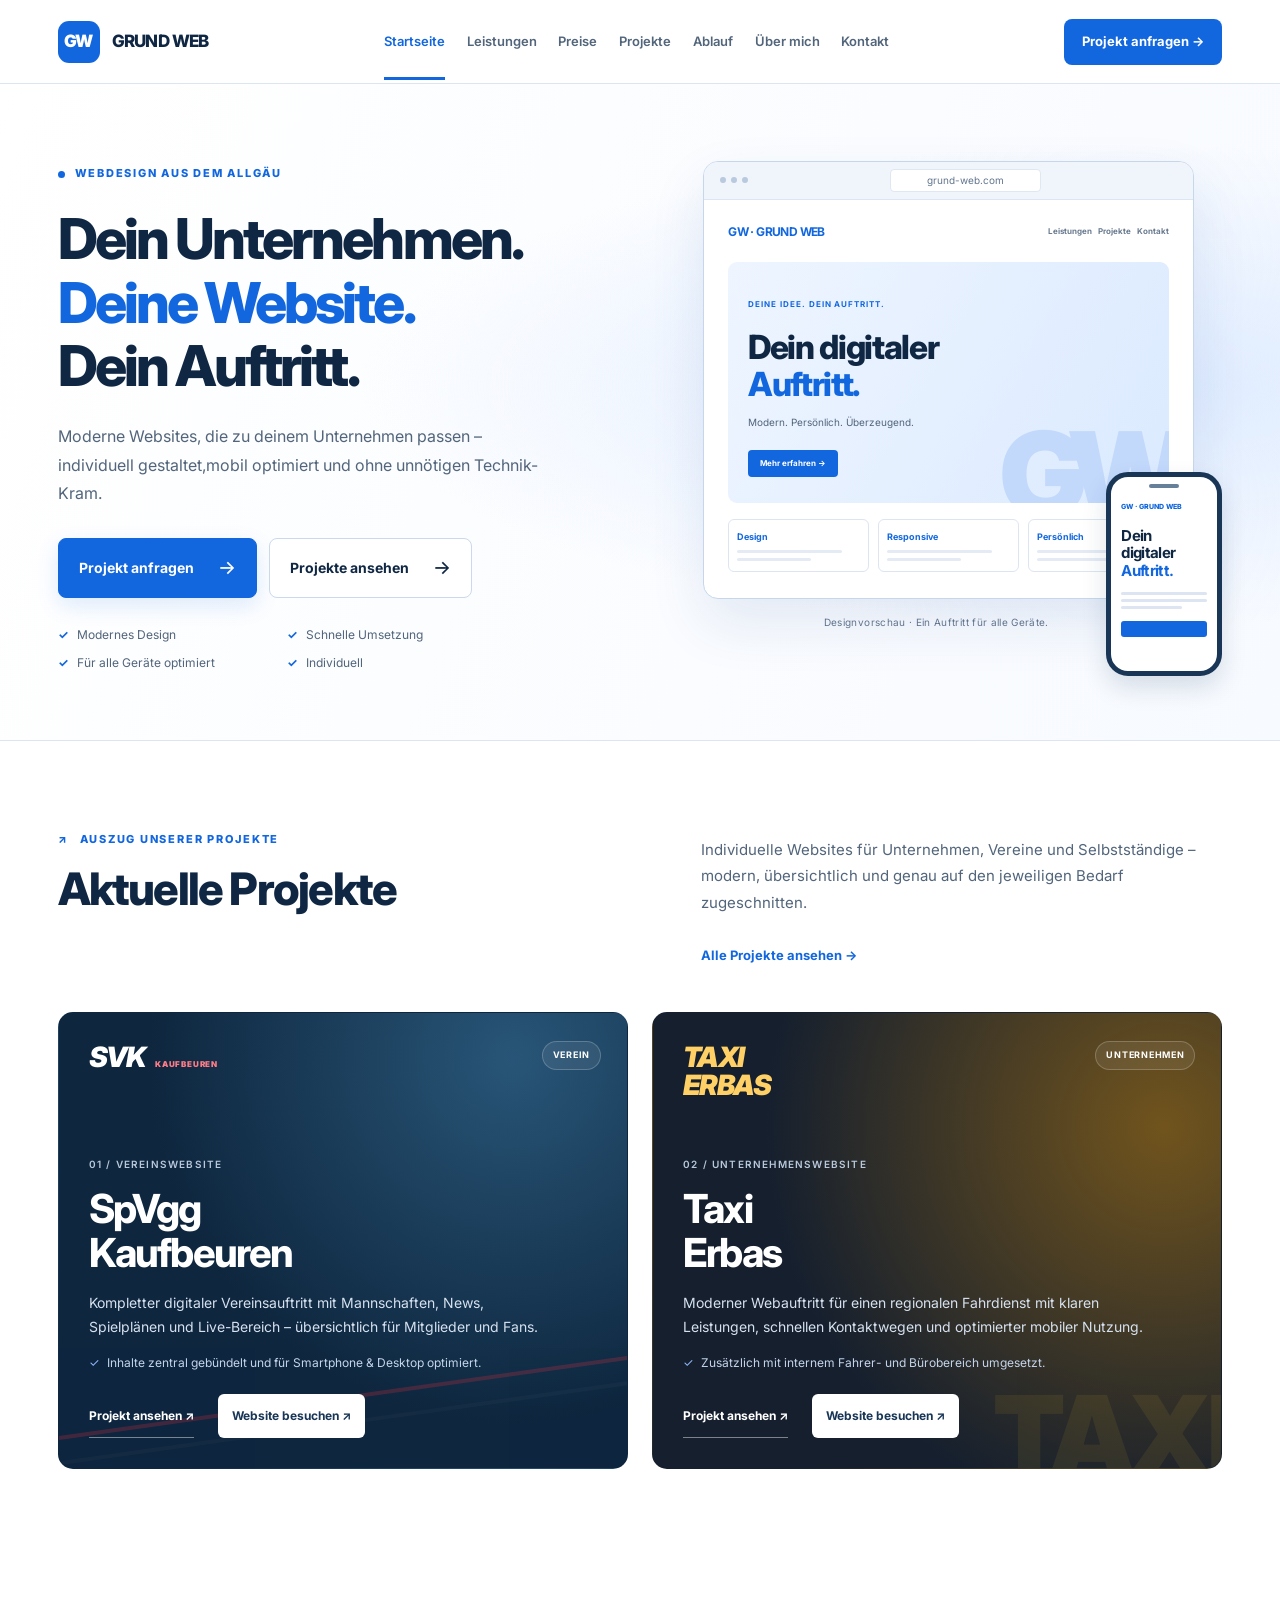
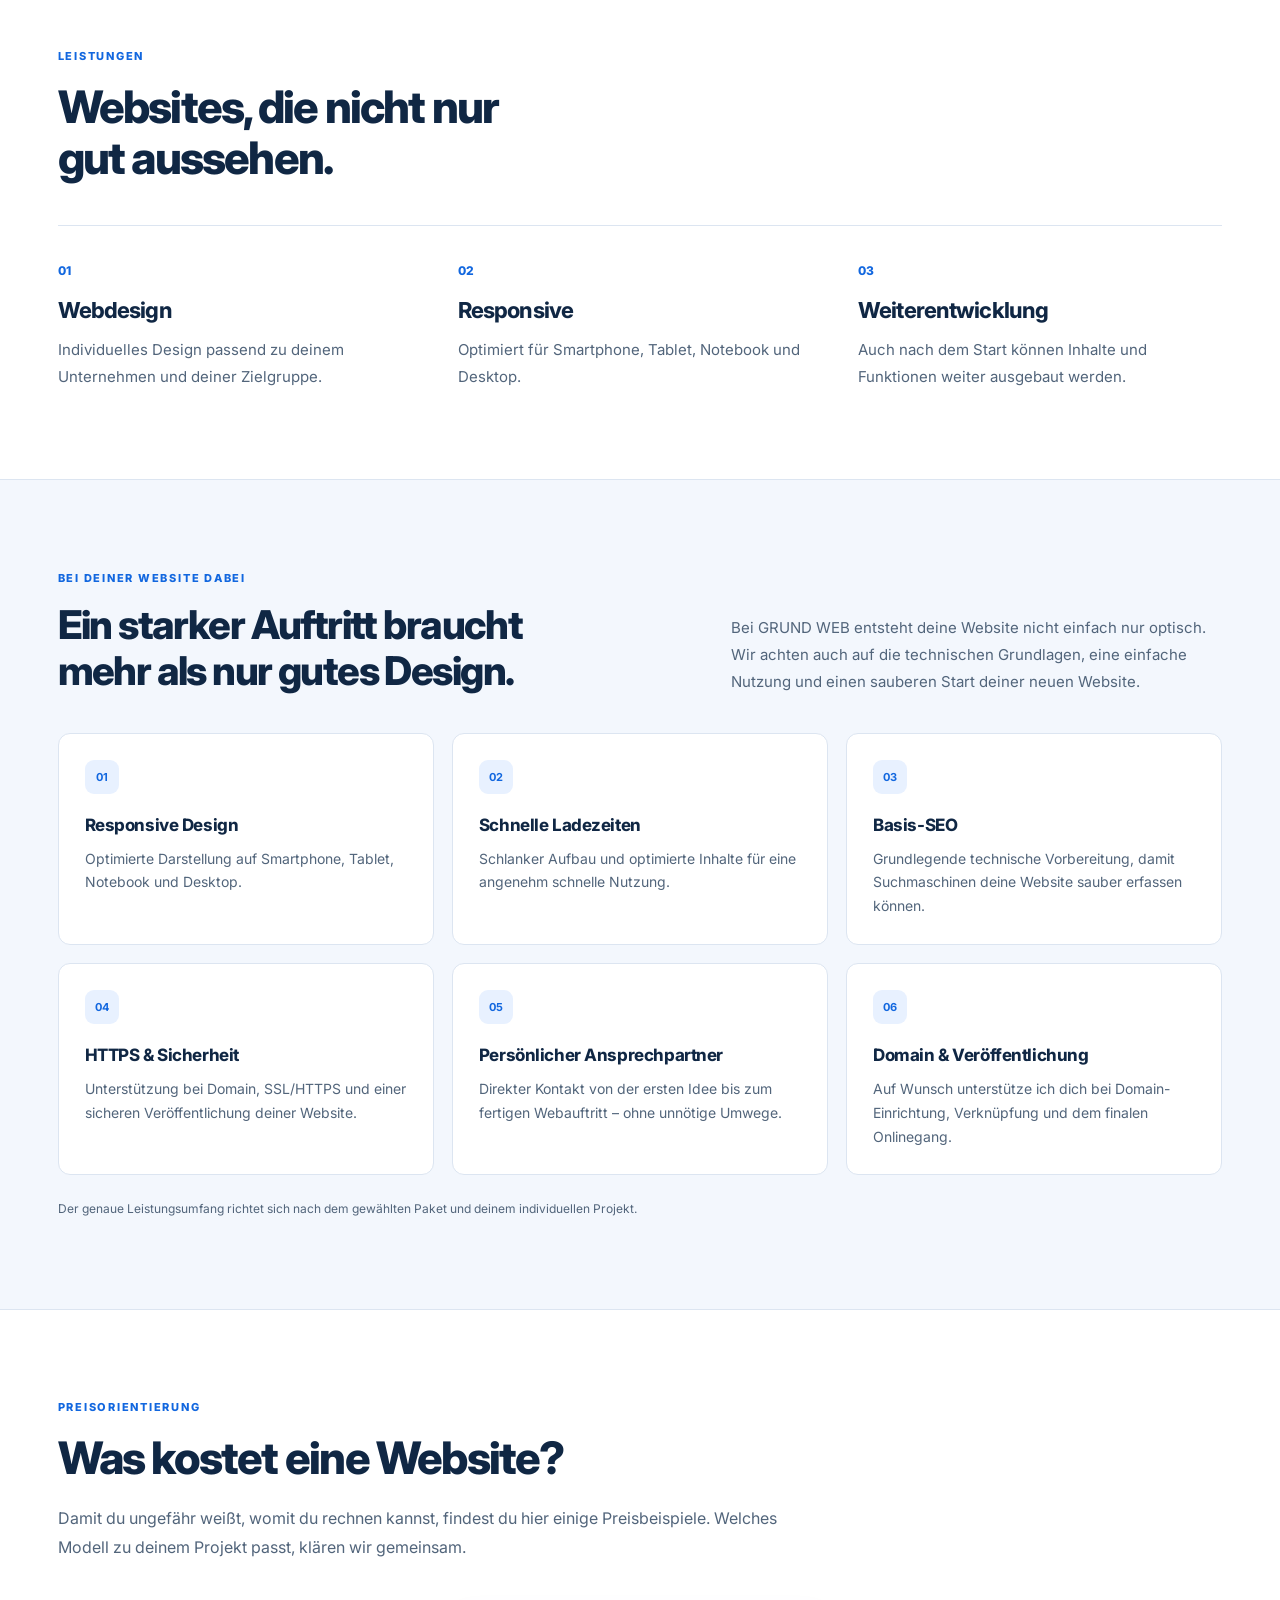
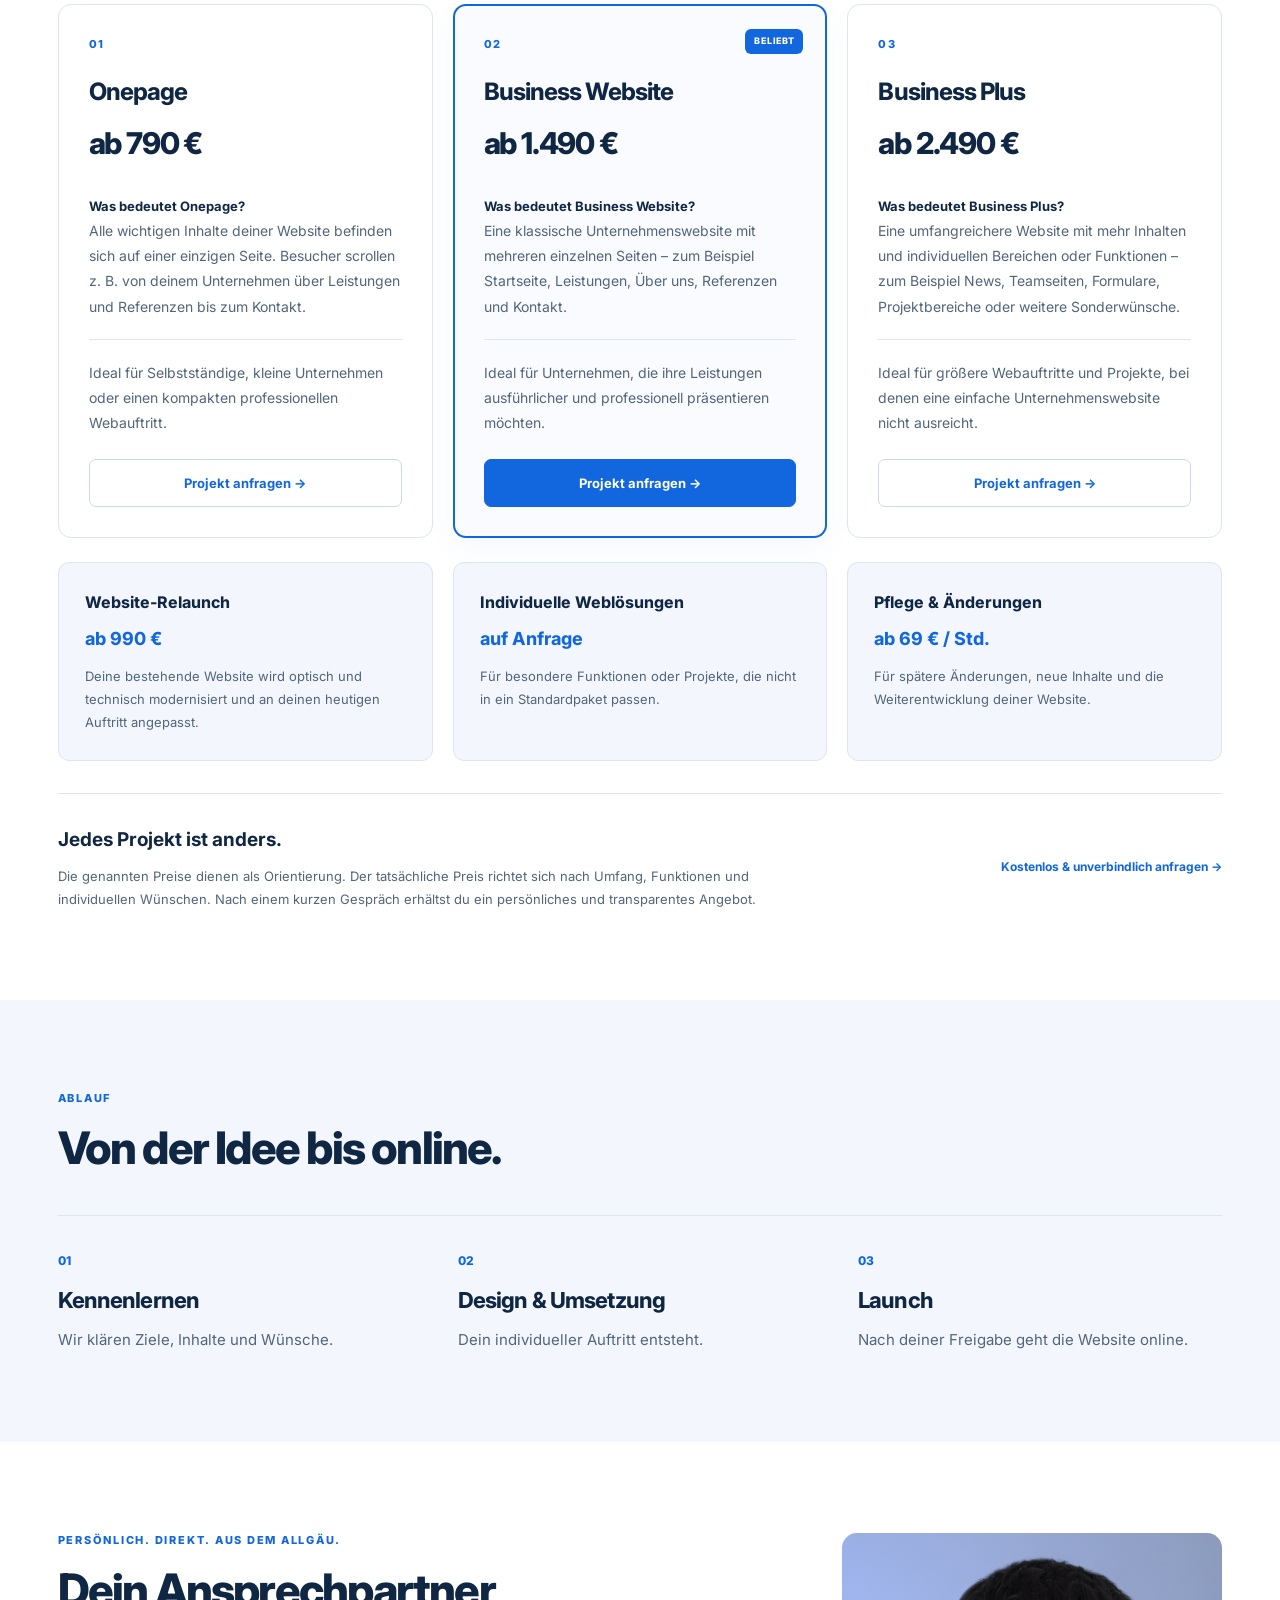
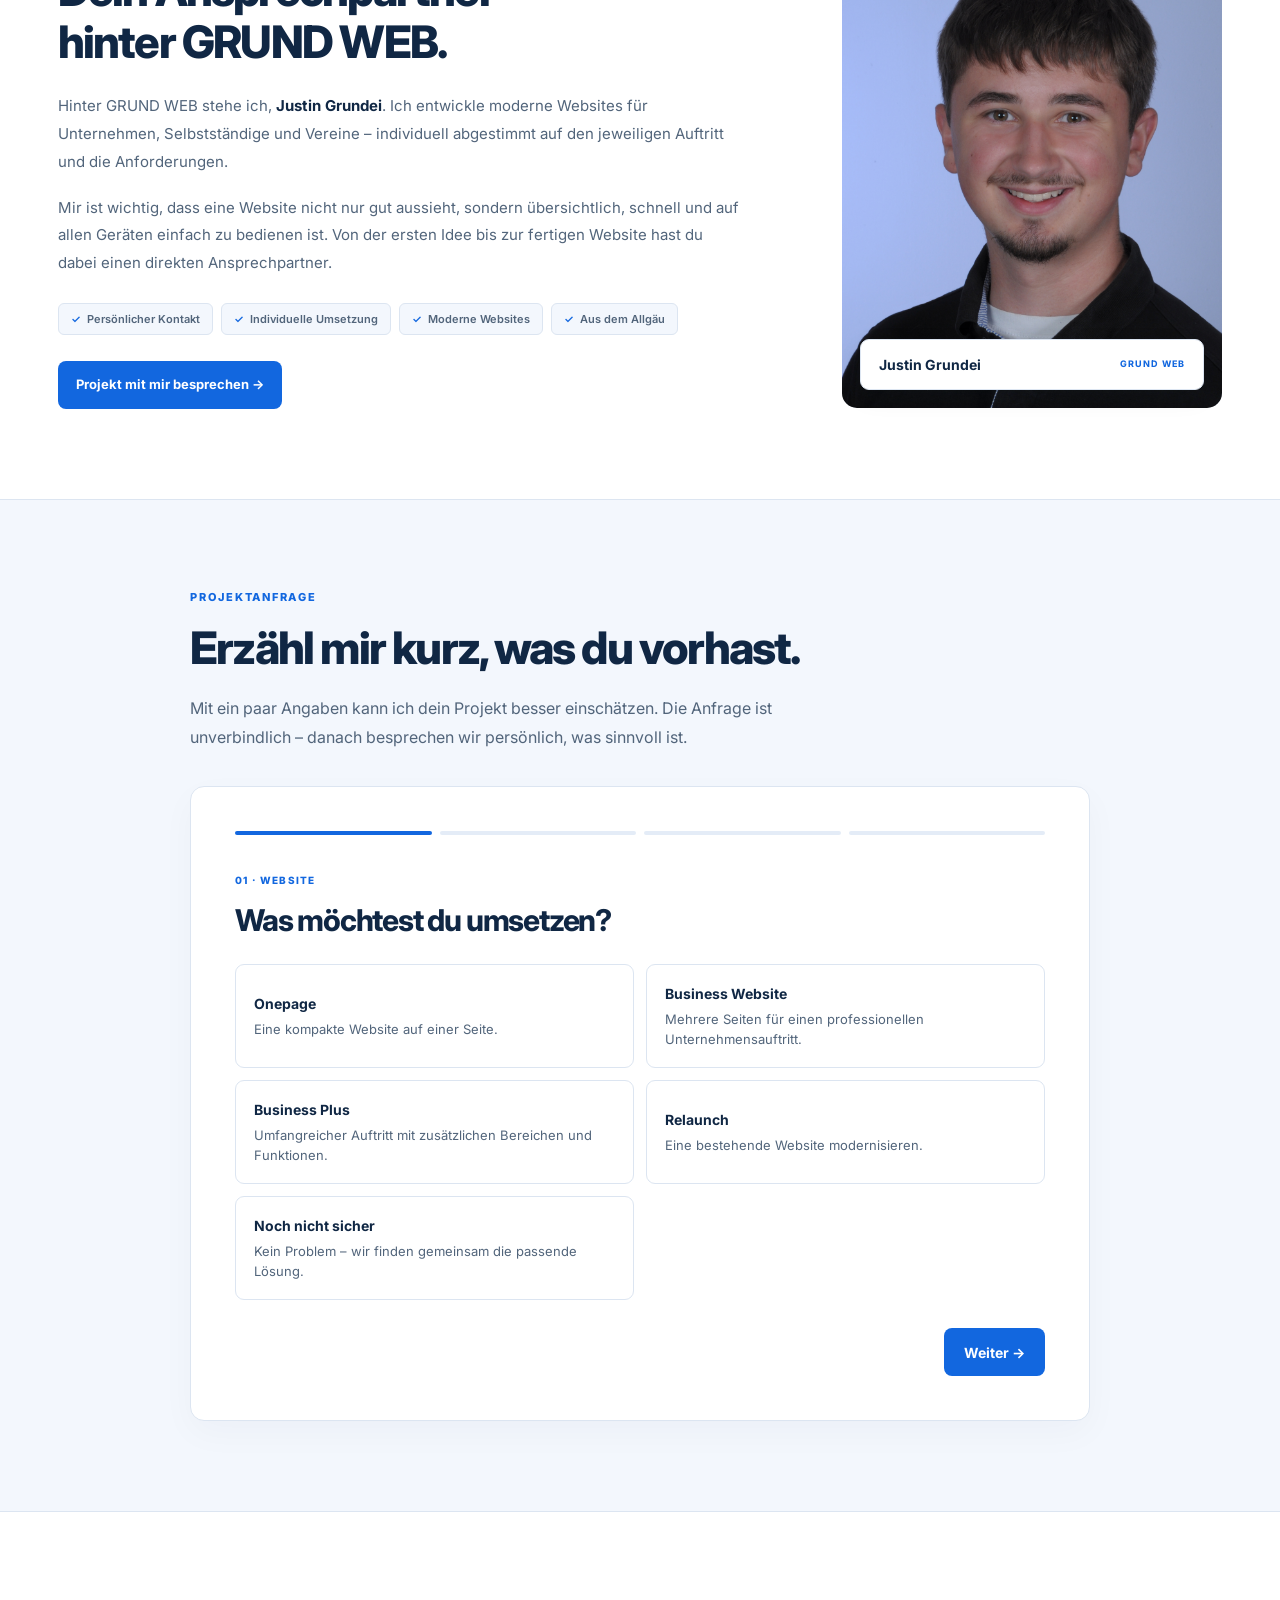
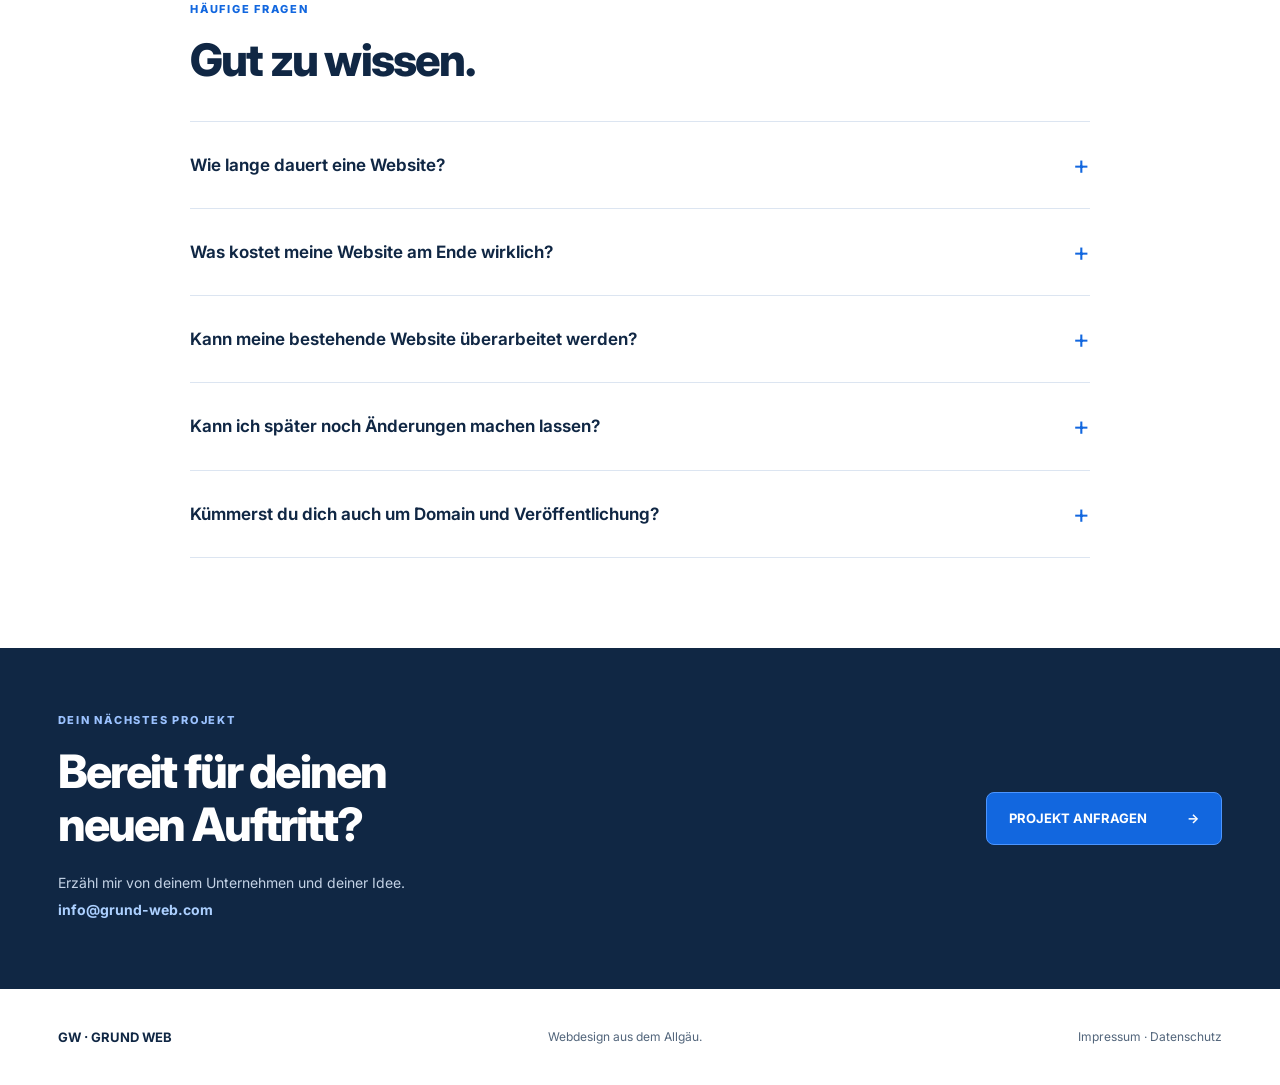
==== commit 21c0c8d2: "Apply approved responsive Grund Web redesign" ====
--- a/index.html
+++ b/index.html
@@ -1,326 +1,159 @@
-<!doctype html><html lang="de"><head><meta charset="utf-8"><meta name="viewport" content="width=device-width,initial-scale=1"><title>GRUND WEB | Webdesign aus dem Allgäu</title><meta name="description" content="GRUND WEB erstellt moderne, schnelle und mobil optimierte Websites für Unternehmen, Selbstständige und Vereine im Allgäu."><meta name="theme-color" content="#08162e"><link rel="canonical" href="https://grund-web.com/"><meta property="og:title" content="GRUND WEB | Webdesign aus dem Allgäu"><meta property="og:description" content="Dein Unternehmen. Deine Website. Dein Auftritt. Moderne Websites – individuell, mobil optimiert und persönlich umgesetzt."><meta property="og:type" content="website"><meta property="og:url" content="https://grund-web.com/"><link rel="preconnect" href="https://fonts.googleapis.com"><link rel="preconnect" href="https://fonts.gstatic.com" crossorigin><link href="https://fonts.googleapis.com/css2?family=Inter:wght@400;500;600;700;800;900&display=swap" rel="stylesheet"><link rel="stylesheet" href="style.css?v=20261013-1">
-<style id="grundweb-project-fix">
-#projekte .cards{display:grid!important;grid-template-columns:repeat(2,minmax(0,1fr))!important;gap:28px!important;margin-top:28px!important}
-#projekte .project-card{height:auto!important;min-height:430px!important;border-radius:14px!important;position:relative!important;overflow:hidden!important;display:flex!important;flex-direction:column!important;padding:32px!important;color:#fff!important;text-decoration:none!important;box-shadow:0 18px 55px rgba(10,35,70,.16)!important;transition:transform .3s ease,box-shadow .3s ease!important}
-#projekte .project-card:hover{transform:translateY(-7px)!important;box-shadow:0 28px 70px rgba(10,35,70,.24)!important}
-#projekte .project-svk{background:linear-gradient(145deg,rgba(5,15,28,.70),rgba(7,25,44,.97)),radial-gradient(circle at 70% 25%,#467fa5,#0b1c2a 58%,#06101b)!important}
-#projekte .project-svk:after{content:"";position:absolute;left:-10%;right:-10%;bottom:62px;height:7px;background:#e72f3b;transform:rotate(-5deg);box-shadow:0 20px 0 rgba(255,255,255,.13),0 40px 0 rgba(231,47,59,.28)}
-#projekte .project-taxi{background:radial-gradient(circle at 78% 58%,#d7972b 0,#77511a 15%,#181b20 42%,#07090c 78%)!important}
-#projekte .project-taxi:after{content:"TAXI";position:absolute;right:-20px;bottom:-18px;font-size:150px;font-weight:900;font-style:italic;color:#ffc627;opacity:.14;transform:rotate(-8deg)}
-#projekte .project-badge{position:absolute!important;right:24px!important;top:24px!important;background:#fff!important;color:#132033!important;border-radius:40px!important;padding:10px 14px!important;font-size:9px!important;font-weight:800!important;letter-spacing:.08em!important;z-index:5!important}
-#projekte .project-brand{font-size:29px!important;font-weight:900!important;font-style:italic!important;letter-spacing:-.06em!important;position:relative!important;z-index:3!important;color:#fff!important}
-#projekte .taxi-brand{color:#ffc627!important;line-height:.86!important}
-#projekte .project-overlay{position:relative!important;left:auto!important;right:auto!important;bottom:auto!important;margin-top:auto!important;padding-top:52px!important;z-index:6!important}
-#projekte .project-overlay span{font-size:9px!important;letter-spacing:.17em!important;opacity:.68!important;font-weight:700!important;color:#fff!important}
-#projekte .project-overlay h3{font-size:49px!important;line-height:.88!important;letter-spacing:-.065em!important;margin:12px 0 14px!important;color:#fff!important;font-weight:900!important}
-#projekte .project-overlay p{max-width:430px!important;font-size:12px!important;line-height:1.55!important;color:#dbe4ee!important;margin:0 0 22px!important}
-#projekte .project-overlay strong{font-size:11px!important;color:#fff!important;border-bottom:1px solid rgba(255,255,255,.55)!important;padding-bottom:5px!important}
-@media(max-width:760px){#projekte .cards{grid-template-columns:1fr!important}#projekte .project-card{height:auto!important;min-height:390px!important}#projekte .project-overlay h3{font-size:42px!important}}
-.external-site{display:inline-block!important;margin-left:20px!important;font-size:11px!important;font-weight:800!important;color:#fff!important;background:#1476ff!important;border-radius:5px!important;padding:10px 13px!important;cursor:pointer!important;letter-spacing:0!important;opacity:1!important}.project-taxi .external-site{background:#ffc627!important;color:#111!important}@media(max-width:520px){.external-site{display:table!important;margin:15px 0 0!important}}
-.gw-about{display:grid;grid-template-columns:minmax(0,1.15fr) minmax(300px,.7fr);gap:72px;align-items:center;background:#fff}.gw-about-copy{max-width:760px}.gw-about-copy h2{margin-bottom:26px}.gw-about-copy>p:not(.over){max-width:720px;color:#5f6b7d;font-size:17px;line-height:1.75;margin:0 0 16px}.gw-about-copy strong{color:#0c1830}.gw-about-points{display:flex;flex-wrap:wrap;gap:10px;margin:28px 0}.gw-about-points span{border:1px solid #dce7f7;background:#f6f9ff;border-radius:999px;padding:9px 13px;color:#30415d;font-size:12px;font-weight:800}.gw-about-points span:before{content:"✓";color:#1476ff;margin-right:7px}.gw-about-cta{display:inline-flex;align-items:center;background:#1476ff;color:#fff!important;text-decoration:none;border-radius:7px;padding:15px 19px;font-size:13px;font-weight:850;box-shadow:0 10px 28px rgba(20,118,255,.18)}.gw-about-photo{position:relative;max-width:390px;justify-self:end;width:100%}.gw-about-photo-frame{position:relative;overflow:hidden;border-radius:18px;background:#eef4ff;box-shadow:0 24px 60px rgba(8,22,46,.14);aspect-ratio:4/5}.gw-about-photo-frame:before{content:"";position:absolute;inset:0;border:1px solid rgba(20,118,255,.18);border-radius:18px;z-index:1;pointer-events:none}.gw-about-photo-frame img{width:100%;height:100%;display:block;object-fit:cover;object-position:center 24%}.gw-about-name{position:absolute;left:-28px;bottom:28px;background:#08162e;color:#fff;border-radius:10px;padding:14px 18px;box-shadow:0 14px 34px rgba(8,22,46,.22);display:flex;flex-direction:column;min-width:165px}.gw-about-name strong{font-size:14px}.gw-about-name span{font-size:10px;color:#8ebcff;letter-spacing:.12em;font-weight:800;margin-top:4px}@media(max-width:850px){.gw-about{grid-template-columns:1fr;gap:38px}.gw-about-photo{justify-self:start;max-width:430px}.gw-about-name{left:16px}.gw-about-copy>p:not(.over){font-size:16px}}@media(max-width:520px){.gw-about-photo{max-width:none}.gw-about-name{left:12px;bottom:12px}.gw-about-points{gap:7px}.gw-about-points span{font-size:11px;padding:8px 10px}}
+<!DOCTYPE html>
 
-/* GRUND WEB – Leistungsversprechen */
-.gw-included{background:#071a35;color:#fff;padding:88px 7%}.gw-included-wrap{max-width:1220px;margin:auto}.gw-included-head{display:grid;grid-template-columns:1fr 1fr;gap:50px;align-items:end;margin-bottom:38px}.gw-included .over{color:#6ca9ff}.gw-included h2{color:#fff;margin:8px 0 0}.gw-included-head>p{color:#b9c7da;line-height:1.7;margin:0}.gw-included-grid{display:grid;grid-template-columns:repeat(3,1fr);gap:14px}.gw-included-item{border:1px solid rgba(255,255,255,.12);background:rgba(255,255,255,.045);border-radius:12px;padding:24px;min-height:150px}.gw-included-item b{display:inline-flex;width:32px;height:32px;border-radius:50%;align-items:center;justify-content:center;background:#1476ff;color:#fff;margin-bottom:18px}.gw-included-item h3{color:#fff;font-size:17px;margin:0 0 8px}.gw-included-item p{color:#aebdd0;font-size:13px;line-height:1.6;margin:0}.gw-included-note{margin-top:20px;color:#8fa4bf;font-size:11px}.project-overlay p{max-width:470px!important}.project-result{display:block!important;margin:0 0 20px!important;font-size:10px!important;line-height:1.45!important;color:#fff!important;font-weight:750!important;letter-spacing:.01em!important}.project-result:before{content:"✓";color:#72aaff;margin-right:7px}.project-taxi .project-result:before{color:#ffc627}@media(max-width:850px){.gw-included-head{grid-template-columns:1fr;gap:18px}.gw-included-grid{grid-template-columns:1fr 1fr}}@media(max-width:560px){.gw-included{padding:68px 6%}.gw-included-grid{grid-template-columns:1fr}}
-</style>
-
-<style id="grundweb-pricing">
-.gw-pricing{padding:105px 5%;background:#f4f7fb;color:#0c1830}
-.gw-price-wrap{max-width:1220px;margin:auto}
-.gw-price-head{max-width:720px;margin-bottom:42px}
-.gw-kicker{font-size:12px;font-weight:900;letter-spacing:.18em;color:#1476ff}
-.gw-price-head h2{font-size:clamp(38px,5vw,64px);line-height:1;margin:12px 0 18px;letter-spacing:-.045em}
-.gw-price-head p{font-size:17px;line-height:1.7;color:#5c6678}
-.gw-price-grid{display:grid;grid-template-columns:repeat(3,1fr);gap:18px}
-.gw-price-card{position:relative;background:#fff;border:1px solid #dfe6ef;border-radius:10px;padding:34px;min-height:480px;display:flex;flex-direction:column;box-shadow:0 14px 40px rgba(20,45,80,.06)}
-.gw-price-card.gw-featured{border:2px solid #1476ff;transform:translateY(-8px)}
-.gw-number{font-size:12px;font-weight:900;color:#1476ff;letter-spacing:.15em}
-.gw-price-card h3{font-size:28px;margin:18px 0 8px}
-.gw-price{font-size:28px;font-weight:900;margin-bottom:26px}
-.gw-explain,.gw-goodfor{font-size:15px;line-height:1.65;color:#5c6678}
-.gw-explain strong{color:#0c1830}
-.gw-goodfor{padding-top:18px;border-top:1px solid #edf0f4;margin-top:10px}
-.gw-price-card a{margin-top:auto;display:inline-block;color:#1476ff;font-weight:850;text-decoration:none;padding-top:20px}
-.gw-badge{position:absolute;right:22px;top:22px;background:#1476ff;color:white;padding:7px 10px;border-radius:99px;font-size:10px;font-weight:900;letter-spacing:.1em}
-.gw-price-extra{display:grid;grid-template-columns:repeat(3,1fr);gap:18px;margin-top:18px}
-.gw-price-extra>div{background:#0c1830;color:white;border-radius:10px;padding:27px}
-.gw-price-extra strong,.gw-price-extra span{display:block}
-.gw-price-extra strong{font-size:19px}
-.gw-price-extra span{font-size:18px;font-weight:850;color:#6ba8ff;margin:7px 0 12px}
-.gw-price-extra p{color:#b8c2d1;line-height:1.55;font-size:14px;margin:0}
-.gw-price-note{margin-top:20px;background:#1476ff;color:white;padding:31px 34px;border-radius:10px;display:flex;align-items:center;justify-content:space-between;gap:30px}
-.gw-price-note strong{font-size:22px}
-.gw-price-note p{max-width:760px;margin:7px 0 0;line-height:1.55;color:#eaf2ff}
-.gw-price-note a{white-space:nowrap;background:#08162e;color:white;text-decoration:none;padding:16px 20px;border-radius:6px;font-weight:850}
-@media(max-width:900px){.gw-price-grid,.gw-price-extra{grid-template-columns:1fr}.gw-price-card.gw-featured{transform:none}.gw-price-card{min-height:auto}.gw-price-note{align-items:flex-start;flex-direction:column}}
-</style>
-
-
-<style id="grundweb-request-faq">
-.gw-request{padding:105px 5%;background:#08162e;color:#fff}.gw-request-wrap,.gw-faq-wrap{max-width:1220px;margin:auto}
-.gw-request-head{max-width:760px;margin-bottom:40px}.gw-request .gw-kicker{color:#69a8ff}.gw-request-head h2,.gw-faq-head h2{font-size:clamp(38px,5vw,64px);line-height:1.02;letter-spacing:-.045em;margin:12px 0 18px}.gw-request-head p{color:#bdc9da;line-height:1.7}
-.gw-form-shell{background:#fff;color:#0c1830;border-radius:14px;padding:clamp(22px,4vw,46px);box-shadow:0 25px 70px rgba(0,0,0,.18)}
-.gw-progress{display:flex;gap:8px;margin-bottom:35px}.gw-progress span{height:5px;flex:1;border-radius:9px;background:#e6ebf2}.gw-progress span.on{background:#1476ff}
-.gw-step{display:none}.gw-step.active{display:block}.gw-step small{font-weight:900;color:#1476ff;letter-spacing:.14em}.gw-step h3{font-size:clamp(26px,3vw,38px);margin:8px 0 24px}
-.gw-options{display:grid;grid-template-columns:repeat(2,1fr);gap:12px}.gw-option{border:1px solid #dce4ef;border-radius:9px;padding:18px;cursor:pointer;transition:.18s;background:#fff}.gw-option:hover,.gw-option.selected{border-color:#1476ff;box-shadow:inset 0 0 0 1px #1476ff;background:#f6f9ff}.gw-option strong{display:block;margin-bottom:5px}.gw-option span{font-size:13px;color:#687386;line-height:1.45}
-.gw-checks{display:grid;grid-template-columns:repeat(2,1fr);gap:10px}.gw-check{display:flex;gap:10px;align-items:center;border:1px solid #dce4ef;border-radius:8px;padding:14px;cursor:pointer}.gw-check input{accent-color:#1476ff}.gw-info{position:relative;margin-left:auto;display:inline-flex;align-items:center;justify-content:center;width:21px;height:21px;border-radius:50%;border:1px solid #b9c9df;color:#1476ff;background:#f6f9ff;font-size:12px;font-weight:900;cursor:help;flex:0 0 21px}.gw-info-tip{position:absolute;right:-8px;bottom:calc(100% + 10px);width:min(300px,70vw);padding:12px 14px;border-radius:8px;background:#08162e;color:#fff;font-size:12px;font-weight:500;line-height:1.5;box-shadow:0 12px 30px rgba(8,22,46,.22);opacity:0;visibility:hidden;transform:translateY(4px);transition:.16s;z-index:30;pointer-events:none}.gw-info:hover .gw-info-tip,.gw-info:focus .gw-info-tip,.gw-info:focus-within .gw-info-tip{opacity:1;visibility:visible;transform:translateY(0)}
-.gw-field{margin:15px 0}.gw-field label{display:block;font-size:13px;font-weight:800;margin-bottom:7px}.gw-field input,.gw-field textarea{width:100%;box-sizing:border-box;border:1px solid #d7e0eb;border-radius:8px;padding:14px 15px;font:inherit;color:#0c1830;background:#fff}.gw-field textarea{min-height:130px;resize:vertical}
-.gw-two{display:grid;grid-template-columns:1fr 1fr;gap:14px}.gw-nav{display:flex;justify-content:space-between;gap:12px;margin-top:28px}.gw-btn{border:0;border-radius:7px;padding:14px 19px;font-weight:850;cursor:pointer}.gw-next,.gw-submit{background:#1476ff;color:#fff;margin-left:auto}.gw-back{background:#eef2f7;color:#0c1830}.gw-submit{display:none}.gw-form-note{font-size:12px;color:#788397;margin-top:14px;line-height:1.5}.gw-url-wrap{display:none}
-.gw-faq{padding:105px 5%;background:#f4f7fb;color:#0c1830}.gw-faq-head{max-width:700px;margin-bottom:35px}.gw-faq-list{border-top:1px solid #d9e1eb}.gw-faq-item{border-bottom:1px solid #d9e1eb}.gw-faq-q{width:100%;border:0;background:transparent;text-align:left;padding:24px 0;font:inherit;font-size:19px;font-weight:850;color:#0c1830;display:flex;justify-content:space-between;gap:20px;cursor:pointer}.gw-faq-q b{color:#1476ff;font-size:24px}.gw-faq-a{display:none;max-width:820px;padding:0 0 24px;color:#5f6b7d;line-height:1.7}.gw-faq-item.open .gw-faq-a{display:block}.gw-faq-item.open .gw-faq-q b{transform:rotate(45deg)}
-.gw-consent{display:flex;align-items:flex-start;gap:10px;margin-top:18px;padding:14px 16px;border-radius:8px;background:#f6f9ff;border:1px solid #dce7f7;font-size:13px;line-height:1.5;color:#526076}.gw-consent input{margin-top:3px;accent-color:#1476ff}.gw-submit:disabled{opacity:.65;cursor:wait}.gw-mail{color:#1476ff;font-weight:800}.gw-field input:focus,.gw-field textarea:focus,.gw-field select:focus{outline:2px solid rgba(20,118,255,.18);border-color:#1476ff}.gw-option:focus-within{border-color:#1476ff}
-.gw-package-note{margin:-4px 0 18px;padding:14px 16px;border:1px solid #dce7f7;border-radius:9px;background:#f6f9ff;color:#526076;font-size:13px;line-height:1.55}.gw-package-note strong{color:#0c1830}.gw-included-badge{display:none;margin-left:auto;background:#e8f3ff;color:#0b68e8;border:1px solid #bddcff;border-radius:999px;padding:4px 8px;font-size:10px;font-weight:850;letter-spacing:.03em}.gw-check.is-included{background:#f4f9ff;border-color:#a9cffd}.gw-check.is-included .gw-included-badge,.gw-check.is-bonus-choice .gw-included-badge{display:inline-flex}.gw-check.is-bonus-choice .gw-included-badge{background:#fff8e8;color:#9a6500;border-color:#f0d28a}.gw-check.is-included input{accent-color:#1476ff}.gw-check.is-bonus-extra .gw-included-badge{display:inline-flex;background:#fff1f1;color:#a33a3a;border-color:#efbcbc}.gw-check.is-included input:disabled{opacity:1}.gw-mini-badge{display:inline-block;background:#e8f3ff;color:#0b68e8;border:1px solid #bddcff;border-radius:999px;padding:2px 7px;font-size:10px;font-weight:850;vertical-align:1px}.gw-check-text{min-width:0}
-@media(max-width:720px){.gw-options,.gw-checks,.gw-two{grid-template-columns:1fr}.gw-request,.gw-faq{padding:75px 5%}.gw-form-shell{padding:24px 18px}.gw-nav{position:sticky;bottom:10px;background:#fff;padding-top:10px}.gw-btn{padding:13px 14px}}
-</style>
-
-</head><body>
-<header><a class="logo" href="#start"><span>GW</span><b>GRUND WEB</b></a><button class="menu-toggle" type="button" aria-expanded="false" aria-controls="main-nav" aria-label="Menü öffnen">Menü <span aria-hidden="true">☰</span></button><nav id="main-nav" aria-label="Hauptnavigation"><a class="active" href="#start">Startseite</a><a href="#leistungen">Leistungen</a><a href="#preise">Preise</a><a href="#projekte">Projekte</a><a href="#ablauf">Ablauf</a><a href="#ueber">Über mich</a><a href="#projektanfrage">Kontakt</a></nav><a class="topcta" href="#projektanfrage">Projekt anfragen →</a></header>
-<main id="start"><section class="hero"><div class="copy"><p class="over">WEBDESIGN AUS DEM ALLGÄU ──</p><h1 class="headline"><span>Dein Unternehmen.</span><span class="blue">Deine Website.</span><span>Dein Auftritt.</span></h1><p class="intro">Moderne Websites, die zu deinem Unternehmen passen – individuell gestaltet,<br>mobil optimiert und ohne unnötigen Technik-Kram.</p><div class="buttons"><a class="primary" href="#projektanfrage">Projekt anfragen <b>→</b></a><a href="#projekte">Projekte ansehen <b>→</b></a></div><div class="benefits"><span>▣ &nbsp; Modernes Design</span><span>ϟ &nbsp; Schnelle Umsetzung</span><span>▯ &nbsp; Für alle Geräte optimiert</span><span>◉ &nbsp; Individuell</span></div></div><div class="visual"><div class="beam"></div><div class="laptop"><div class="screen"><small>GRUND WEB &nbsp;&nbsp; Projekte · Leistungen · Kontakt</small><h3>DEIN DIGITALER<br>AUFTRITT.</h3><p>Modern. Persönlich. Überzeugend.</p><span class="screen-cta">Mehr erfahren</span><i>GW</i></div><div class="base"></div></div></div></section>
-<section id="projekte" class="projects"><div class="ptop"><div><p class="over">↗ &nbsp; AUSZUG UNSERER PROJEKTE</p><h2>Aktuelle Projekte</h2></div><p>Individuelle Websites für Unternehmen, Vereine und Selbstständige – modern, übersichtlich und genau auf den jeweiligen Bedarf zugeschnitten.</p><a href="#cards">Alle Projekte ansehen →</a></div><div class="cards" id="cards">
-  <article class="project-card project-svk">
-    <div class="project-badge">VEREIN</div>
-    <div class="project-brand">SVK</div>
-    <div class="project-overlay">
-      <span>01 / VEREINSWEBSITE</span>
-      <h3>SpVgg<br>Kaufbeuren</h3>
-      <p>Kompletter digitaler Vereinsauftritt mit Mannschaften, News, Spielplänen und Live-Bereich – übersichtlich für Mitglieder und Fans.</p>
-      <span class="project-result">Inhalte zentral gebündelt und für Smartphone & Desktop optimiert.</span>
-      <div class="project-actions"><a class="project-details" href="projekt-svk.html">Projekt ansehen ↗</a><a class="external-site" href="https://jg139725.github.io/spvgg-kaufbeuren-neu/#start" target="_blank" rel="noopener noreferrer">Website besuchen ↗</a></div>
-    </div>
-  </article>
-  <article class="project-card project-taxi">
-    <div class="project-badge">UNTERNEHMEN</div>
-    <div class="project-brand taxi-brand">TAXI<br>ERBAS</div>
-    <div class="project-overlay">
-      <span>02 / UNTERNEHMENSWEBSITE</span>
-      <h3>Taxi<br>Erbas</h3>
-      <p>Moderner Webauftritt für einen regionalen Fahrdienst mit klaren Leistungen, schnellen Kontaktwegen und optimierter mobiler Nutzung.</p>
-      <span class="project-result">Zusätzlich mit internem Fahrer- und Bürobereich umgesetzt.</span>
-      <div class="project-actions"><a class="project-details" href="projekt-taxi-erbas.html">Projekt ansehen ↗</a><a class="external-site" href="https://jg139725.github.io/Taxierbas/index.html#start" target="_blank" rel="noopener noreferrer">Website besuchen ↗</a></div>
-    </div>
-  </article>
+<html lang="de"><head><meta charset="utf-8"/><meta content="width=device-width,initial-scale=1" name="viewport"/><title>GRUND WEB | Webdesign aus dem Allgäu</title><meta content="GRUND WEB erstellt moderne, schnelle und mobil optimierte Websites für Unternehmen, Selbstständige und Vereine im Allgäu." name="description"/><meta content="#1267df" name="theme-color"/><link href="https://grund-web.com/" rel="canonical"/><meta content="GRUND WEB | Webdesign aus dem Allgäu" property="og:title"/><meta content="Dein Unternehmen. Deine Website. Dein Auftritt. Moderne Websites – individuell, mobil optimiert und persönlich umgesetzt." property="og:description"/><meta content="website" property="og:type"/><meta content="https://grund-web.com/" property="og:url"/><link href="https://fonts.googleapis.com" rel="preconnect"/><link crossorigin="" href="https://fonts.gstatic.com" rel="preconnect"/><link href="https://fonts.googleapis.com/css2?family=Inter:wght@400;500;600;700;800;900&amp;display=swap" rel="stylesheet"/><link href="style.css?v=20261014-approved" rel="stylesheet"/>
+</head><body><a class="skip-link" href="#start">Zum Inhalt</a>
+<header class="site-header"><a class="logo" href="#start"><span>GW</span><b>GRUND WEB</b></a><button aria-controls="main-nav" aria-expanded="false" aria-label="Menü öffnen" class="menu-toggle" type="button">Menü <span aria-hidden="true">☰</span></button><nav aria-label="Hauptnavigation" id="main-nav"><a class="active" href="#start">Startseite</a><a href="#leistungen">Leistungen</a><a href="#preise">Preise</a><a href="#projekte">Projekte</a><a href="#ablauf">Ablauf</a><a href="#ueber">Über mich</a><a href="#projektanfrage">Kontakt</a></nav><a class="topcta" href="#projektanfrage">Projekt anfragen →</a></header>
+<main id="start" tabindex="-1"><section class="hero"><div class="hero-inner"><div class="copy"><p class="over">WEBDESIGN AUS DEM ALLGÄU</p><h1 class="headline"><span>Dein Unternehmen.</span><span class="blue">Deine Website.</span><span>Dein Auftritt.</span></h1><p class="intro">Moderne Websites, die zu deinem Unternehmen passen – individuell gestaltet,<br/>mobil optimiert und ohne unnötigen Technik-Kram.</p><div class="buttons"><a class="primary" href="#projektanfrage">Projekt anfragen <b>→</b></a><a href="#projekte">Projekte ansehen <b>→</b></a></div><div class="benefits"><span>Modernes Design</span><span>Schnelle Umsetzung</span><span>Für alle Geräte optimiert</span><span>Individuell</span></div></div><figure class="hero-preview"><div aria-hidden="true"><div class="preview-browser"><div class="browser-toolbar"><i></i><i></i><i></i><span class="browser-address">grund-web.com</span></div><div class="preview-page"><div class="preview-nav"><b>GW · GRUND WEB</b><span>Leistungen   Projekte   Kontakt</span></div><div class="preview-main"><small>DEINE IDEE. DEIN AUFTRITT.</small><h3>Dein digitaler<br/><span>Auftritt.</span></h3><p>Modern. Persönlich. Überzeugend.</p><span class="preview-cta">Mehr erfahren →</span><span class="preview-watermark">GW</span></div><div class="preview-services"><div><b>Design</b><span></span><span></span></div><div><b>Responsive</b><span></span><span></span></div><div><b>Persönlich</b><span></span><span></span></div></div></div></div><div class="preview-phone"><div class="phone-speaker"></div><small>GW · GRUND WEB</small><strong>Dein digitaler<br/><span>Auftritt.</span></strong><div class="phone-lines"><i></i><i></i><i></i></div><div class="phone-cta"></div></div></div><figcaption>Designvorschau · Ein Auftritt für alle Geräte.</figcaption></figure></div></section>
+<section class="projects" id="projekte"><div class="ptop"><div><p class="over">↗   AUSZUG UNSERER PROJEKTE</p><h2>Aktuelle Projekte</h2></div><p>Individuelle Websites für Unternehmen, Vereine und Selbstständige – modern, übersichtlich und genau auf den jeweiligen Bedarf zugeschnitten.</p><a href="#cards">Alle Projekte ansehen →</a></div><div class="cards" id="cards">
+<article class="project-card project-svk">
+<div class="project-badge">VEREIN</div>
+<div class="project-brand">SVK</div>
+<div class="project-overlay">
+<span>01 / VEREINSWEBSITE</span>
+<h3>SpVgg<br/>Kaufbeuren</h3>
+<p>Kompletter digitaler Vereinsauftritt mit Mannschaften, News, Spielplänen und Live-Bereich – übersichtlich für Mitglieder und Fans.</p>
+<span class="project-result">Inhalte zentral gebündelt und für Smartphone &amp; Desktop optimiert.</span>
+<div class="project-actions"><a class="project-details" href="projekt-svk.html">Projekt ansehen ↗</a><a class="external-site" href="https://jg139725.github.io/spvgg-kaufbeuren-neu/#start" rel="noopener noreferrer" target="_blank">Website besuchen ↗</a></div>
+</div>
+</article>
+<article class="project-card project-taxi">
+<div class="project-badge">UNTERNEHMEN</div>
+<div class="project-brand taxi-brand">TAXI<br/>ERBAS</div>
+<div class="project-overlay">
+<span>02 / UNTERNEHMENSWEBSITE</span>
+<h3>Taxi<br/>Erbas</h3>
+<p>Moderner Webauftritt für einen regionalen Fahrdienst mit klaren Leistungen, schnellen Kontaktwegen und optimierter mobiler Nutzung.</p>
+<span class="project-result">Zusätzlich mit internem Fahrer- und Bürobereich umgesetzt.</span>
+<div class="project-actions"><a class="project-details" href="projekt-taxi-erbas.html">Projekt ansehen ↗</a><a class="external-site" href="https://jg139725.github.io/Taxierbas/index.html#start" rel="noopener noreferrer" target="_blank">Website besuchen ↗</a></div>
+</div>
+</article>
 </div></section>
-<section id="leistungen" class="section"><p class="over">LEISTUNGEN</p><h2>Websites, die nicht nur<br>gut aussehen.</h2><div class="cols"><div><b>01</b><h3>Webdesign</h3><p>Individuelles Design passend zu deinem Unternehmen und deiner Zielgruppe.</p></div><div><b>02</b><h3>Responsive</h3><p>Optimiert für Smartphone, Tablet, Notebook und Desktop.</p></div><div><b>03</b><h3>Weiterentwicklung</h3><p>Auch nach dem Start können Inhalte und Funktionen weiter ausgebaut werden.</p></div></div></section>
-<section class="gw-included"><div class="gw-included-wrap"><div class="gw-included-head"><div><p class="over">BEI DEINER WEBSITE DABEI</p><h2>Ein starker Auftritt braucht<br>mehr als nur gutes Design.</h2></div><p>Bei GRUND WEB entsteht deine Website nicht einfach nur optisch. Wir achten auch auf die technischen Grundlagen, eine einfache Nutzung und einen sauberen Start deiner neuen Website.</p></div><div class="gw-included-grid"><div class="gw-included-item"><b>01</b><h3>Responsive Design</h3><p>Optimierte Darstellung auf Smartphone, Tablet, Notebook und Desktop.</p></div><div class="gw-included-item"><b>02</b><h3>Schnelle Ladezeiten</h3><p>Schlanker Aufbau und optimierte Inhalte für eine angenehm schnelle Nutzung.</p></div><div class="gw-included-item"><b>03</b><h3>Basis-SEO</h3><p>Grundlegende technische Vorbereitung, damit Suchmaschinen deine Website sauber erfassen können.</p></div><div class="gw-included-item"><b>04</b><h3>HTTPS & Sicherheit</h3><p>Unterstützung bei Domain, SSL/HTTPS und einer sicheren Veröffentlichung deiner Website.</p></div><div class="gw-included-item"><b>05</b><h3>Persönlicher Ansprechpartner</h3><p>Direkter Kontakt von der ersten Idee bis zum fertigen Webauftritt – ohne unnötige Umwege.</p></div><div class="gw-included-item"><b>06</b><h3>Domain & Veröffentlichung</h3><p>Auf Wunsch unterstütze ich dich bei Domain-Einrichtung, Verknüpfung und dem finalen Onlinegang.</p></div></div><p class="gw-included-note">Der genaue Leistungsumfang richtet sich nach dem gewählten Paket und deinem individuellen Projekt.</p></div></section>
-
-<section id="preise" class="gw-pricing">
-  <div class="gw-price-wrap">
-    <div class="gw-price-head">
-      <span class="gw-kicker">PREISORIENTIERUNG</span>
-      <h2>Was kostet eine Website?</h2>
-      <p>Damit du ungefähr weißt, womit du rechnen kannst, findest du hier einige Preisbeispiele. Welches Modell zu deinem Projekt passt, klären wir gemeinsam.</p>
-    </div>
-
-    <div class="gw-price-grid">
-      <article class="gw-price-card">
-        <span class="gw-number">01</span>
-        <h3>Onepage</h3>
-        <div class="gw-price">ab 790 €</div>
-        <p class="gw-explain"><strong>Was bedeutet Onepage?</strong><br>Alle wichtigen Inhalte deiner Website befinden sich auf einer einzigen Seite. Besucher scrollen z. B. von deinem Unternehmen über Leistungen und Referenzen bis zum Kontakt.</p>
-        <p class="gw-goodfor">Ideal für Selbstständige, kleine Unternehmen oder einen kompakten professionellen Webauftritt.</p>
-        <a href="#projektanfrage">Projekt anfragen →</a>
-      </article>
-
-      <article class="gw-price-card gw-featured">
-        <span class="gw-badge">BELIEBT</span>
-        <span class="gw-number">02</span>
-        <h3>Business Website</h3>
-        <div class="gw-price">ab 1.490 €</div>
-        <p class="gw-explain"><strong>Was bedeutet Business Website?</strong><br>Eine klassische Unternehmenswebsite mit mehreren einzelnen Seiten – zum Beispiel Startseite, Leistungen, Über uns, Referenzen und Kontakt.</p>
-        <p class="gw-goodfor">Ideal für Unternehmen, die ihre Leistungen ausführlicher und professionell präsentieren möchten.</p>
-        <a href="#projektanfrage">Projekt anfragen →</a>
-      </article>
-
-      <article class="gw-price-card">
-        <span class="gw-number">03</span>
-        <h3>Business Plus</h3>
-        <div class="gw-price">ab 2.490 €</div>
-        <p class="gw-explain"><strong>Was bedeutet Business Plus?</strong><br>Eine umfangreichere Website mit mehr Inhalten und individuellen Bereichen oder Funktionen – zum Beispiel News, Teamseiten, Formulare, Projektbereiche oder weitere Sonderwünsche.</p>
-        <p class="gw-goodfor">Ideal für größere Webauftritte und Projekte, bei denen eine einfache Unternehmenswebsite nicht ausreicht.</p>
-        <a href="#projektanfrage">Projekt anfragen →</a>
-      </article>
-    </div>
-
-    <div class="gw-price-extra">
-      <div>
-        <strong>Website-Relaunch</strong>
-        <span>ab 990 €</span>
-        <p>Deine bestehende Website wird optisch und technisch modernisiert und an deinen heutigen Auftritt angepasst.</p>
-      </div>
-      <div>
-        <strong>Individuelle Weblösungen</strong>
-        <span>auf Anfrage</span>
-        <p>Für besondere Funktionen oder Projekte, die nicht in ein Standardpaket passen.</p>
-      </div>
-      <div>
-        <strong>Pflege & Änderungen</strong>
-        <span>ab 69 € / Std.</span>
-        <p>Für spätere Änderungen, neue Inhalte und die Weiterentwicklung deiner Website.</p>
-      </div>
-    </div>
-
-    <div class="gw-price-note">
-      <div>
-        <strong>Jedes Projekt ist anders.</strong>
-        <p>Die genannten Preise dienen als Orientierung. Der tatsächliche Preis richtet sich nach Umfang, Funktionen und individuellen Wünschen. Nach einem kurzen Gespräch erhältst du ein persönliches und transparentes Angebot.</p>
-      </div>
-      <a href="#projektanfrage">Kostenlos & unverbindlich anfragen →</a>
-    </div>
-  </div>
+<section class="section" id="leistungen"><p class="over">LEISTUNGEN</p><h2>Websites, die nicht nur<br/>gut aussehen.</h2><div class="cols"><div><b>01</b><h3>Webdesign</h3><p>Individuelles Design passend zu deinem Unternehmen und deiner Zielgruppe.</p></div><div><b>02</b><h3>Responsive</h3><p>Optimiert für Smartphone, Tablet, Notebook und Desktop.</p></div><div><b>03</b><h3>Weiterentwicklung</h3><p>Auch nach dem Start können Inhalte und Funktionen weiter ausgebaut werden.</p></div></div></section>
+<section class="gw-included"><div class="gw-included-wrap"><div class="gw-included-head"><div><p class="over">BEI DEINER WEBSITE DABEI</p><h2>Ein starker Auftritt braucht<br/>mehr als nur gutes Design.</h2></div><p>Bei GRUND WEB entsteht deine Website nicht einfach nur optisch. Wir achten auch auf die technischen Grundlagen, eine einfache Nutzung und einen sauberen Start deiner neuen Website.</p></div><div class="gw-included-grid"><div class="gw-included-item"><b>01</b><h3>Responsive Design</h3><p>Optimierte Darstellung auf Smartphone, Tablet, Notebook und Desktop.</p></div><div class="gw-included-item"><b>02</b><h3>Schnelle Ladezeiten</h3><p>Schlanker Aufbau und optimierte Inhalte für eine angenehm schnelle Nutzung.</p></div><div class="gw-included-item"><b>03</b><h3>Basis-SEO</h3><p>Grundlegende technische Vorbereitung, damit Suchmaschinen deine Website sauber erfassen können.</p></div><div class="gw-included-item"><b>04</b><h3>HTTPS &amp; Sicherheit</h3><p>Unterstützung bei Domain, SSL/HTTPS und einer sicheren Veröffentlichung deiner Website.</p></div><div class="gw-included-item"><b>05</b><h3>Persönlicher Ansprechpartner</h3><p>Direkter Kontakt von der ersten Idee bis zum fertigen Webauftritt – ohne unnötige Umwege.</p></div><div class="gw-included-item"><b>06</b><h3>Domain &amp; Veröffentlichung</h3><p>Auf Wunsch unterstütze ich dich bei Domain-Einrichtung, Verknüpfung und dem finalen Onlinegang.</p></div></div><p class="gw-included-note">Der genaue Leistungsumfang richtet sich nach dem gewählten Paket und deinem individuellen Projekt.</p></div></section>
+<section class="gw-pricing" id="preise">
+<div class="gw-price-wrap">
+<div class="gw-price-head">
+<span class="gw-kicker">PREISORIENTIERUNG</span>
+<h2>Was kostet eine Website?</h2>
+<p>Damit du ungefähr weißt, womit du rechnen kannst, findest du hier einige Preisbeispiele. Welches Modell zu deinem Projekt passt, klären wir gemeinsam.</p>
+</div>
+<div class="gw-price-grid">
+<article class="gw-price-card">
+<span class="gw-number">01</span>
+<h3>Onepage</h3>
+<div class="gw-price">ab 790 €</div>
+<p class="gw-explain"><strong>Was bedeutet Onepage?</strong><br/>Alle wichtigen Inhalte deiner Website befinden sich auf einer einzigen Seite. Besucher scrollen z. B. von deinem Unternehmen über Leistungen und Referenzen bis zum Kontakt.</p>
+<p class="gw-goodfor">Ideal für Selbstständige, kleine Unternehmen oder einen kompakten professionellen Webauftritt.</p>
+<a href="#projektanfrage">Projekt anfragen →</a>
+</article>
+<article class="gw-price-card gw-featured">
+<span class="gw-badge">BELIEBT</span>
+<span class="gw-number">02</span>
+<h3>Business Website</h3>
+<div class="gw-price">ab 1.490 €</div>
+<p class="gw-explain"><strong>Was bedeutet Business Website?</strong><br/>Eine klassische Unternehmenswebsite mit mehreren einzelnen Seiten – zum Beispiel Startseite, Leistungen, Über uns, Referenzen und Kontakt.</p>
+<p class="gw-goodfor">Ideal für Unternehmen, die ihre Leistungen ausführlicher und professionell präsentieren möchten.</p>
+<a href="#projektanfrage">Projekt anfragen →</a>
+</article>
+<article class="gw-price-card">
+<span class="gw-number">03</span>
+<h3>Business Plus</h3>
+<div class="gw-price">ab 2.490 €</div>
+<p class="gw-explain"><strong>Was bedeutet Business Plus?</strong><br/>Eine umfangreichere Website mit mehr Inhalten und individuellen Bereichen oder Funktionen – zum Beispiel News, Teamseiten, Formulare, Projektbereiche oder weitere Sonderwünsche.</p>
+<p class="gw-goodfor">Ideal für größere Webauftritte und Projekte, bei denen eine einfache Unternehmenswebsite nicht ausreicht.</p>
+<a href="#projektanfrage">Projekt anfragen →</a>
+</article>
+</div>
+<div class="gw-price-extra">
+<div>
+<strong>Website-Relaunch</strong>
+<span>ab 990 €</span>
+<p>Deine bestehende Website wird optisch und technisch modernisiert und an deinen heutigen Auftritt angepasst.</p>
+</div>
+<div>
+<strong>Individuelle Weblösungen</strong>
+<span>auf Anfrage</span>
+<p>Für besondere Funktionen oder Projekte, die nicht in ein Standardpaket passen.</p>
+</div>
+<div>
+<strong>Pflege &amp; Änderungen</strong>
+<span>ab 69 € / Std.</span>
+<p>Für spätere Änderungen, neue Inhalte und die Weiterentwicklung deiner Website.</p>
+</div>
+</div>
+<div class="gw-price-note">
+<div>
+<strong>Jedes Projekt ist anders.</strong>
+<p>Die genannten Preise dienen als Orientierung. Der tatsächliche Preis richtet sich nach Umfang, Funktionen und individuellen Wünschen. Nach einem kurzen Gespräch erhältst du ein persönliches und transparentes Angebot.</p>
+</div>
+<a href="#projektanfrage">Kostenlos &amp; unverbindlich anfragen →</a>
+</div>
+</div>
 </section>
-
-<section id="ablauf" class="section pale"><p class="over">ABLAUF</p><h2>Von der Idee bis online.</h2><div class="cols"><div><b>01</b><h3>Kennenlernen</h3><p>Wir klären Ziele, Inhalte und Wünsche.</p></div><div><b>02</b><h3>Design & Umsetzung</h3><p>Dein individueller Auftritt entsteht.</p></div><div><b>03</b><h3>Launch</h3><p>Nach deiner Freigabe geht die Website online.</p></div></div></section>
-<section id="ueber" class="section gw-about"><div class="gw-about-copy"><p class="over">PERSÖNLICH. DIREKT. AUS DEM ALLGÄU.</p><h2>Dein Ansprechpartner<br>hinter GRUND WEB.</h2><p>Hinter GRUND WEB stehe ich, <strong>Justin Grundei</strong>. Ich entwickle moderne Websites für Unternehmen, Selbstständige und Vereine – individuell abgestimmt auf den jeweiligen Auftritt und die Anforderungen.</p><p>Mir ist wichtig, dass eine Website nicht nur gut aussieht, sondern übersichtlich, schnell und auf allen Geräten einfach zu bedienen ist. Von der ersten Idee bis zur fertigen Website hast du dabei einen direkten Ansprechpartner.</p><div class="gw-about-points"><span>Persönlicher Kontakt</span><span>Individuelle Umsetzung</span><span>Moderne Websites</span><span>Aus dem Allgäu</span></div><a class="gw-about-cta" href="#projektanfrage">Projekt mit mir besprechen →</a></div><div class="gw-about-photo"><div class="gw-about-photo-frame"><img src="justin.jpg" alt="Justin Grundei – Ansprechpartner bei GRUND WEB"></div><div class="gw-about-name"><strong>Justin Grundei</strong><span>GRUND WEB</span></div></div></section>
-
-<section id="projektanfrage" class="gw-request">
- <div class="gw-request-wrap">
-  <div class="gw-request-head"><span class="gw-kicker">PROJEKTANFRAGE</span><h2>Erzähl mir kurz, was du vorhast.</h2><p>Mit ein paar Angaben kann ich dein Projekt besser einschätzen. Die Anfrage ist unverbindlich – danach besprechen wir persönlich, was sinnvoll ist.</p></div>
-  <form class="gw-form-shell" id="gwProjectForm" action="https://formsubmit.co/info@grund-web.com" method="POST">
-   <input type="hidden" name="_subject" value="Neue Projektanfrage über grund-web.com">
-   <input type="hidden" name="_template" value="table">
-   <input type="hidden" name="_next" value="https://grund-web.com/danke.html">
-   <input type="hidden" name="_url" value="https://grund-web.com/#projektanfrage">
-   <input type="text" name="_honey" tabindex="-1" autocomplete="off" style="position:absolute;left:-9999px" aria-hidden="true">
-   <div class="gw-progress"><span class="on"></span><span></span><span></span><span></span></div>
-   <input type="hidden" name="Website-Typ" id="websiteArt"><input type="hidden" name="Kundentyp" id="kundenTyp">
-   <div class="gw-step active" data-step="0"><small>01 · WEBSITE</small><h3>Was möchtest du umsetzen?</h3>
-    <div class="gw-options" data-target="websiteArt">
-     <button type="button" class="gw-option" data-value="Onepage" aria-pressed="false"><strong>Onepage</strong><span>Eine kompakte Website auf einer Seite.</span></button>
-     <button type="button" class="gw-option" data-value="Business Website" aria-pressed="false"><strong>Business Website</strong><span>Mehrere Seiten für einen professionellen Unternehmensauftritt.</span></button>
-     <button type="button" class="gw-option" data-value="Business Plus" aria-pressed="false"><strong>Business Plus</strong><span>Umfangreicher Auftritt mit zusätzlichen Bereichen und Funktionen.</span></button>
-     <button type="button" class="gw-option" data-value="Relaunch" aria-pressed="false"><strong>Relaunch</strong><span>Eine bestehende Website modernisieren.</span></button>
-     <button type="button" class="gw-option" data-value="Noch nicht sicher" aria-pressed="false"><strong>Noch nicht sicher</strong><span>Kein Problem – wir finden gemeinsam die passende Lösung.</span></button>
-    </div>
-   </div>
-   <div class="gw-step" data-step="1"><small>02 · ÜBER DICH</small><h3>Für wen ist die Website?</h3>
-    <div class="gw-options" data-target="kundenTyp">
-     <button type="button" class="gw-option" data-value="Unternehmen" aria-pressed="false"><strong>Unternehmen</strong><span>Für Firmen und Gewerbebetriebe.</span></button>
-     <button type="button" class="gw-option" data-value="Selbstständige &amp; Einzelunternehmer" aria-pressed="false"><strong>Selbstständige &amp; Einzelunternehmer</strong><span>Für deinen persönlichen geschäftlichen Auftritt.</span></button>
-     <button type="button" class="gw-option" data-value="Verein" aria-pressed="false"><strong>Verein</strong><span>Für Vereine, Mannschaften und Organisationen.</span></button>
-     <button type="button" class="gw-option" data-value="Sonstiges" aria-pressed="false"><strong>Sonstiges</strong><span>Dein Projekt passt in keine der Kategorien.</span></button>
-    </div>
-    <div class="gw-field"><label>Gibt es bereits eine Website?</label><select id="existingSite" name="bestehende_website" style="width:100%;padding:14px;border:1px solid #d7e0eb;border-radius:8px;background:white"><option value="Nein">Nein</option><option value="Ja">Ja</option></select></div>
-    <div class="gw-field gw-url-wrap" id="urlWrap"><label>Aktuelle Website</label><input type="url" name="Aktuelle-Website" placeholder="https://..."></div>
-   </div>
-   <div class="gw-step" data-step="2"><small>03 · FUNKTIONEN</small><h3>Was soll deine Website können?</h3>
-    <div class="gw-package-note" id="gwPackageNote"></div>
-    <input type="hidden" name="Im-Paket-enthalten" id="gwIncludedFeatures" value="">
-    <div class="gw-checks">
-     <label class="gw-check" data-feature="Kontaktformular"><input type="checkbox" name="Funktionen" value="Kontaktformular"> <span class="gw-check-text">Kontaktformular</span><span class="gw-included-badge">Inklusive</span><span class="gw-info" tabindex="0" aria-label="Info zum Kontaktformular">i<span class="gw-info-tip">Ein Formular, über das Besucher direkt über die Website eine Anfrage senden können – zum Beispiel mit Name, E-Mail, Telefonnummer und Nachricht.</span></span></label>
-     <label class="gw-check" data-feature="Galerie"><input type="checkbox" name="Funktionen" value="Galerie"> <span class="gw-check-text">Bilder / Galerie</span><span class="gw-included-badge">Inklusive</span><span class="gw-info" tabindex="0" aria-label="Info zu Bilder und Galerie">i<span class="gw-info-tip">Ein eigener Bereich für Fotos und Bilder – zum Beispiel Projekte, Fahrzeuge, Referenzen, Räumlichkeiten oder Mannschaftsfotos.</span></span></label>
-     <label class="gw-check" data-feature="News"><input type="checkbox" name="Funktionen" value="News"> <span class="gw-check-text">News / Aktuelles</span><span class="gw-included-badge">Inklusive</span><span class="gw-info" tabindex="0" aria-label="Info zu News und Aktuelles">i<span class="gw-info-tip">Ein Bereich für Neuigkeiten, Beiträge oder aktuelle Meldungen, damit Besucher regelmäßig über Neues informiert werden können.</span></span></label>
-     <label class="gw-check" data-feature="Team"><input type="checkbox" name="Funktionen" value="Team"> <span class="gw-check-text">Team / Ansprechpartner</span><span class="gw-included-badge">Inklusive</span><span class="gw-info" tabindex="0" aria-label="Info zu Team und Ansprechpartnern">i<span class="gw-info-tip">Personen auf deiner Website vorstellen – zum Beispiel Mitarbeiter, Ansprechpartner, Trainer oder Vorstand mit Foto, Name und Funktion.</span></span></label>
-     <label class="gw-check" data-feature="Login / Mitgliederbereich"><input type="checkbox" name="Funktionen" value="Login / Mitgliederbereich"> <span class="gw-check-text">Login / Mitgliederbereich</span> <span class="gw-info" tabindex="0" aria-label="Info zu Login und Mitgliederbereich">i<span class="gw-info-tip">Geschützte Inhalte für Kunden, Mitarbeiter oder Mitglieder – zum Beispiel ein Mitarbeiterportal, Mitgliederbereich oder interne Dokumente.</span></span></label>
-     <label class="gw-check" data-feature="Besondere / individuelle Funktion"><input type="checkbox" name="Funktionen" value="Besondere / individuelle Funktion"> <span class="gw-check-text">Besondere / individuelle Funktion</span> <span class="gw-info" tabindex="0" aria-label="Info zu individuellen Funktionen">i<span class="gw-info-tip">Eine zusätzliche, individuell abgestimmte Funktion – zum Beispiel Terminvereinbarung, spezielles Formular, Rechner oder eine andere Erweiterung. Umfang nach Absprache.</span></span></label>
-    </div>
-    <div class="gw-field"><label>Erzähl mir kurz von deinem Projekt</label><textarea name="Projektbeschreibung" placeholder="Was möchtest du mit deiner neuen Website erreichen? Gibt es besondere Wünsche?"></textarea></div>
-   </div>
-   <div class="gw-step" data-step="3"><small>04 · KONTAKT</small><h3>Wie kann ich dich erreichen?</h3>
-    <div class="gw-two"><div class="gw-field"><label>Name *</label><input name="Name" required autocomplete="name"></div><div class="gw-field"><label>Unternehmen / Verein</label><input name="Unternehmen-Verein" autocomplete="organization"></div></div>
-    <div class="gw-two"><div class="gw-field"><label>E-Mail *</label><input type="email" name="email" required autocomplete="email"></div><div class="gw-field"><label>Telefon (optional)</label><input type="tel" name="Telefon" autocomplete="tel"></div></div>
-    <label class="gw-consent"><input type="checkbox" name="Datenschutz-zur-Kenntnis" value="Ja" required> <span>Ich habe die <a href="datenschutz.html" target="_blank" rel="noopener">Datenschutzerklärung</a> zur Kenntnis genommen. *</span></label>
-    <p class="gw-form-note">Unverbindliche Anfrage – es wird noch kein Auftrag erteilt. Ich melde mich persönlich bei dir zurück.</p>
-   </div>
-   <div class="gw-nav"><button type="button" class="gw-btn gw-back" style="visibility:hidden">← Zurück</button><button type="button" class="gw-btn gw-next">Weiter →</button><button type="submit" class="gw-btn gw-submit">Projekt unverbindlich anfragen →</button></div>
-  </form>
- </div>
+<section class="section pale" id="ablauf"><p class="over">ABLAUF</p><h2>Von der Idee bis online.</h2><div class="cols"><div><b>01</b><h3>Kennenlernen</h3><p>Wir klären Ziele, Inhalte und Wünsche.</p></div><div><b>02</b><h3>Design &amp; Umsetzung</h3><p>Dein individueller Auftritt entsteht.</p></div><div><b>03</b><h3>Launch</h3><p>Nach deiner Freigabe geht die Website online.</p></div></div></section>
+<section class="section gw-about" id="ueber"><div class="gw-about-copy"><p class="over">PERSÖNLICH. DIREKT. AUS DEM ALLGÄU.</p><h2>Dein Ansprechpartner<br/>hinter GRUND WEB.</h2><p>Hinter GRUND WEB stehe ich, <strong>Justin Grundei</strong>. Ich entwickle moderne Websites für Unternehmen, Selbstständige und Vereine – individuell abgestimmt auf den jeweiligen Auftritt und die Anforderungen.</p><p>Mir ist wichtig, dass eine Website nicht nur gut aussieht, sondern übersichtlich, schnell und auf allen Geräten einfach zu bedienen ist. Von der ersten Idee bis zur fertigen Website hast du dabei einen direkten Ansprechpartner.</p><div class="gw-about-points"><span>Persönlicher Kontakt</span><span>Individuelle Umsetzung</span><span>Moderne Websites</span><span>Aus dem Allgäu</span></div><a class="gw-about-cta" href="#projektanfrage">Projekt mit mir besprechen →</a></div><div class="gw-about-photo"><div class="gw-about-photo-frame"><img alt="Justin Grundei – Ansprechpartner bei GRUND WEB" decoding="async" height="1000" loading="lazy" src="justin.jpg" width="800"/></div><div class="gw-about-name"><strong>Justin Grundei</strong><span>GRUND WEB</span></div></div></section>
+<section class="gw-request" id="projektanfrage">
+<div class="gw-request-wrap">
+<div class="gw-request-head"><span class="gw-kicker">PROJEKTANFRAGE</span><h2>Erzähl mir kurz, was du vorhast.</h2><p>Mit ein paar Angaben kann ich dein Projekt besser einschätzen. Die Anfrage ist unverbindlich – danach besprechen wir persönlich, was sinnvoll ist.</p></div>
+<form action="https://formsubmit.co/info@grund-web.com" class="gw-form-shell" id="gwProjectForm" method="POST">
+<input name="_subject" type="hidden" value="Neue Projektanfrage über grund-web.com"/>
+<input name="_template" type="hidden" value="table"/>
+<input name="_next" type="hidden" value="https://grund-web.com/danke.html"/>
+<input name="_url" type="hidden" value="https://grund-web.com/#projektanfrage"/>
+<input aria-hidden="true" autocomplete="off" class="gw-honeypot" name="_honey" tabindex="-1" type="text"/>
+<div aria-label="Schritt 1 von 4" class="gw-progress" role="group"><span class="on"></span><span></span><span></span><span></span></div>
+<input id="websiteArt" name="Website-Typ" type="hidden"/><input id="kundenTyp" name="Kundentyp" type="hidden"/>
+<div class="gw-step active" data-step="0"><small>01 · WEBSITE</small><h3 tabindex="-1">Was möchtest du umsetzen?</h3>
+<div class="gw-options" data-target="websiteArt">
+<button aria-pressed="false" class="gw-option" data-value="Onepage" type="button"><strong>Onepage</strong><span>Eine kompakte Website auf einer Seite.</span></button>
+<button aria-pressed="false" class="gw-option" data-value="Business Website" type="button"><strong>Business Website</strong><span>Mehrere Seiten für einen professionellen Unternehmensauftritt.</span></button>
+<button aria-pressed="false" class="gw-option" data-value="Business Plus" type="button"><strong>Business Plus</strong><span>Umfangreicher Auftritt mit zusätzlichen Bereichen und Funktionen.</span></button>
+<button aria-pressed="false" class="gw-option" data-value="Relaunch" type="button"><strong>Relaunch</strong><span>Eine bestehende Website modernisieren.</span></button>
+<button aria-pressed="false" class="gw-option" data-value="Noch nicht sicher" type="button"><strong>Noch nicht sicher</strong><span>Kein Problem – wir finden gemeinsam die passende Lösung.</span></button>
+</div>
+</div>
+<div class="gw-step" data-step="1"><small>02 · ÜBER DICH</small><h3 tabindex="-1">Für wen ist die Website?</h3>
+<div class="gw-options" data-target="kundenTyp">
+<button aria-pressed="false" class="gw-option" data-value="Unternehmen" type="button"><strong>Unternehmen</strong><span>Für Firmen und Gewerbebetriebe.</span></button>
+<button aria-pressed="false" class="gw-option" data-value="Selbstständige &amp; Einzelunternehmer" type="button"><strong>Selbstständige &amp; Einzelunternehmer</strong><span>Für deinen persönlichen geschäftlichen Auftritt.</span></button>
+<button aria-pressed="false" class="gw-option" data-value="Verein" type="button"><strong>Verein</strong><span>Für Vereine, Mannschaften und Organisationen.</span></button>
+<button aria-pressed="false" class="gw-option" data-value="Sonstiges" type="button"><strong>Sonstiges</strong><span>Dein Projekt passt in keine der Kategorien.</span></button>
+</div>
+<div class="gw-field"><label for="existingSite">Gibt es bereits eine Website?</label><select id="existingSite" name="bestehende_website"><option value="Nein">Nein</option><option value="Ja">Ja</option></select></div>
+<div class="gw-field gw-url-wrap" id="urlWrap"><label for="gw-field-1">Aktuelle Website</label><input id="gw-field-1" name="Aktuelle-Website" placeholder="https://..." type="url"/></div>
+</div>
+<div class="gw-step" data-step="2"><small>03 · FUNKTIONEN</small><h3 tabindex="-1">Was soll deine Website können?</h3>
+<div class="gw-package-note" id="gwPackageNote"></div>
+<input id="gwIncludedFeatures" name="Im-Paket-enthalten" type="hidden" value=""/>
+<div class="gw-checks">
+<label class="gw-check" data-feature="Kontaktformular"><input name="Funktionen" type="checkbox" value="Kontaktformular"/> <span class="gw-check-text">Kontaktformular</span><span class="gw-included-badge">Inklusive</span><span aria-label="Info zum Kontaktformular" class="gw-info" tabindex="0">i<span class="gw-info-tip">Ein Formular, über das Besucher direkt über die Website eine Anfrage senden können – zum Beispiel mit Name, E-Mail, Telefonnummer und Nachricht.</span></span></label>
+<label class="gw-check" data-feature="Galerie"><input name="Funktionen" type="checkbox" value="Galerie"/> <span class="gw-check-text">Bilder / Galerie</span><span class="gw-included-badge">Inklusive</span><span aria-label="Info zu Bilder und Galerie" class="gw-info" tabindex="0">i<span class="gw-info-tip">Ein eigener Bereich für Fotos und Bilder – zum Beispiel Projekte, Fahrzeuge, Referenzen, Räumlichkeiten oder Mannschaftsfotos.</span></span></label>
+<label class="gw-check" data-feature="News"><input name="Funktionen" type="checkbox" value="News"/> <span class="gw-check-text">News / Aktuelles</span><span class="gw-included-badge">Inklusive</span><span aria-label="Info zu News und Aktuelles" class="gw-info" tabindex="0">i<span class="gw-info-tip">Ein Bereich für Neuigkeiten, Beiträge oder aktuelle Meldungen, damit Besucher regelmäßig über Neues informiert werden können.</span></span></label>
+<label class="gw-check" data-feature="Team"><input name="Funktionen" type="checkbox" value="Team"/> <span class="gw-check-text">Team / Ansprechpartner</span><span class="gw-included-badge">Inklusive</span><span aria-label="Info zu Team und Ansprechpartnern" class="gw-info" tabindex="0">i<span class="gw-info-tip">Personen auf deiner Website vorstellen – zum Beispiel Mitarbeiter, Ansprechpartner, Trainer oder Vorstand mit Foto, Name und Funktion.</span></span></label>
+<label class="gw-check" data-feature="Login / Mitgliederbereich"><input name="Funktionen" type="checkbox" value="Login / Mitgliederbereich"/> <span class="gw-check-text">Login / Mitgliederbereich</span> <span aria-label="Info zu Login und Mitgliederbereich" class="gw-info" tabindex="0">i<span class="gw-info-tip">Geschützte Inhalte für Kunden, Mitarbeiter oder Mitglieder – zum Beispiel ein Mitarbeiterportal, Mitgliederbereich oder interne Dokumente.</span></span></label>
+<label class="gw-check" data-feature="Besondere / individuelle Funktion"><input name="Funktionen" type="checkbox" value="Besondere / individuelle Funktion"/> <span class="gw-check-text">Besondere / individuelle Funktion</span> <span aria-label="Info zu individuellen Funktionen" class="gw-info" tabindex="0">i<span class="gw-info-tip">Eine zusätzliche, individuell abgestimmte Funktion – zum Beispiel Terminvereinbarung, spezielles Formular, Rechner oder eine andere Erweiterung. Umfang nach Absprache.</span></span></label>
+</div>
+<div class="gw-field"><label for="gw-field-2">Erzähl mir kurz von deinem Projekt</label><textarea id="gw-field-2" name="Projektbeschreibung" placeholder="Was möchtest du mit deiner neuen Website erreichen? Gibt es besondere Wünsche?"></textarea></div>
+</div>
+<div class="gw-step" data-step="3"><small>04 · KONTAKT</small><h3 tabindex="-1">Wie kann ich dich erreichen?</h3>
+<div class="gw-two"><div class="gw-field"><label for="gw-field-3">Name *</label><input autocomplete="name" id="gw-field-3" name="Name" required=""/></div><div class="gw-field"><label for="gw-field-4">Unternehmen / Verein</label><input autocomplete="organization" id="gw-field-4" name="Unternehmen-Verein"/></div></div>
+<div class="gw-two"><div class="gw-field"><label for="gw-field-5">E-Mail *</label><input autocomplete="email" id="gw-field-5" name="email" required="" type="email"/></div><div class="gw-field"><label for="gw-field-6">Telefon (optional)</label><input autocomplete="tel" id="gw-field-6" name="Telefon" type="tel"/></div></div>
+<label class="gw-consent"><input name="Datenschutz-zur-Kenntnis" required="" type="checkbox" value="Ja"/> <span>Ich habe die <a href="datenschutz.html" rel="noopener" target="_blank">Datenschutzerklärung</a> zur Kenntnis genommen. *</span></label>
+<p class="gw-form-note">Unverbindliche Anfrage – es wird noch kein Auftrag erteilt. Ich melde mich persönlich bei dir zurück.</p>
+</div>
+<div class="gw-nav"><button class="gw-btn gw-back" style="visibility:hidden" type="button">← Zurück</button><button class="gw-btn gw-next" type="button">Weiter →</button><button class="gw-btn gw-submit" type="submit">Projekt unverbindlich anfragen →</button></div>
+<p aria-live="polite" class="gw-form-status" id="gwFormStatus" role="status"></p><noscript><p class="gw-form-note">Für die mehrstufige Anfrage bitte JavaScript aktivieren. Du erreichst mich auch direkt unter <a class="gw-mail" href="mailto:info@grund-web.com">info@grund-web.com</a>.</p></noscript></form>
+</div>
 </section>
-
-
-<section id="faq" class="gw-faq"><div class="gw-faq-wrap">
- <div class="gw-faq-head"><span class="gw-kicker">HÄUFIGE FRAGEN</span><h2>Gut zu wissen.</h2></div>
- <div class="gw-faq-list">
-  <div class="gw-faq-item"><button class="gw-faq-q" type="button">Wie lange dauert eine Website?<b>+</b></button><div class="gw-faq-a">Das hängt vom Umfang ab. Eine kompakte Website ist schneller umgesetzt als ein großer Webauftritt mit individuellen Funktionen. Nach dem ersten Gespräch bekommst du eine realistische Einschätzung zum Ablauf.</div></div>
-  <div class="gw-faq-item"><button class="gw-faq-q" type="button">Was kostet meine Website am Ende wirklich?<b>+</b></button><div class="gw-faq-a">Die Preise auf der Website sind Orientierungswerte. Entscheidend sind Umfang, Inhalte und Funktionen. Vor der Umsetzung erhältst du ein transparentes individuelles Angebot.</div></div>
-  <div class="gw-faq-item"><button class="gw-faq-q" type="button">Kann meine bestehende Website überarbeitet werden?<b>+</b></button><div class="gw-faq-a">Ja. Bei einem Relaunch wird geprüft, was übernommen werden kann und welche Bereiche optisch, technisch oder strukturell verbessert werden sollten.</div></div>
-  <div class="gw-faq-item"><button class="gw-faq-q" type="button">Kann ich später noch Änderungen machen lassen?<b>+</b></button><div class="gw-faq-a">Ja. Inhalte, Seiten und Funktionen können auch nach dem Start erweitert oder angepasst werden. Dafür gibt es die laufende Pflege und Weiterentwicklung.</div></div>
-  <div class="gw-faq-item"><button class="gw-faq-q" type="button">Kümmerst du dich auch um Domain und Veröffentlichung?<b>+</b></button><div class="gw-faq-a">Die technische Veröffentlichung und die Einbindung einer Domain können gemeinsam geplant werden. Welche Lösung sinnvoll ist, hängt vom jeweiligen Projekt und vorhandenen Zugängen ab.</div></div>
- </div>
+<section class="gw-faq" id="faq"><div class="gw-faq-wrap">
+<div class="gw-faq-head"><span class="gw-kicker">HÄUFIGE FRAGEN</span><h2>Gut zu wissen.</h2></div>
+<div class="gw-faq-list">
+<div class="gw-faq-item"><button aria-controls="faq-answer-0" aria-expanded="false" class="gw-faq-q" type="button">Wie lange dauert eine Website?<b aria-hidden="true">+</b></button><div class="gw-faq-a" id="faq-answer-0">Das hängt vom Umfang ab. Eine kompakte Website ist schneller umgesetzt als ein großer Webauftritt mit individuellen Funktionen. Nach dem ersten Gespräch bekommst du eine realistische Einschätzung zum Ablauf.</div></div>
+<div class="gw-faq-item"><button aria-controls="faq-answer-1" aria-expanded="false" class="gw-faq-q" type="button">Was kostet meine Website am Ende wirklich?<b aria-hidden="true">+</b></button><div class="gw-faq-a" id="faq-answer-1">Die Preise auf der Website sind Orientierungswerte. Entscheidend sind Umfang, Inhalte und Funktionen. Vor der Umsetzung erhältst du ein transparentes individuelles Angebot.</div></div>
+<div class="gw-faq-item"><button aria-controls="faq-answer-2" aria-expanded="false" class="gw-faq-q" type="button">Kann meine bestehende Website überarbeitet werden?<b aria-hidden="true">+</b></button><div class="gw-faq-a" id="faq-answer-2">Ja. Bei einem Relaunch wird geprüft, was übernommen werden kann und welche Bereiche optisch, technisch oder strukturell verbessert werden sollten.</div></div>
+<div class="gw-faq-item"><button aria-controls="faq-answer-3" aria-expanded="false" class="gw-faq-q" type="button">Kann ich später noch Änderungen machen lassen?<b aria-hidden="true">+</b></button><div class="gw-faq-a" id="faq-answer-3">Ja. Inhalte, Seiten und Funktionen können auch nach dem Start erweitert oder angepasst werden. Dafür gibt es die laufende Pflege und Weiterentwicklung.</div></div>
+<div class="gw-faq-item"><button aria-controls="faq-answer-4" aria-expanded="false" class="gw-faq-q" type="button">Kümmerst du dich auch um Domain und Veröffentlichung?<b aria-hidden="true">+</b></button><div class="gw-faq-a" id="faq-answer-4">Die technische Veröffentlichung und die Einbindung einer Domain können gemeinsam geplant werden. Welche Lösung sinnvoll ist, hängt vom jeweiligen Projekt und vorhandenen Zugängen ab.</div></div>
+</div>
 </div></section>
-
-<section id="kontakt-kurz" class="contact"><div><p class="over">DEIN NÄCHSTES PROJEKT</p><h2>Bereit für deinen<br>neuen Auftritt?</h2><p>Erzähl mir von deinem Unternehmen und deiner Idee.<br><a class="gw-mail" href="mailto:info@grund-web.com">info@grund-web.com</a></p></div><a href="#projektanfrage">PROJEKT ANFRAGEN <b>→</b></a></section></main><footer><b>GW · GRUND WEB</b><span>Webdesign aus dem Allgäu.</span><span><a href="impressum.html" style="color:inherit;text-decoration:none">Impressum</a> · <a href="datenschutz.html" style="color:inherit;text-decoration:none">Datenschutz</a></span></footer><script src="script.js?v=20261013-1"></script>
-<script id="grundweb-request-js">
-(function(){
- const form=document.getElementById('gwProjectForm'); if(!form)return;
- const steps=[...form.querySelectorAll('.gw-step')], bars=[...form.querySelectorAll('.gw-progress span')];
- const next=form.querySelector('.gw-next'), back=form.querySelector('.gw-back'), submit=form.querySelector('.gw-submit'); let cur=0;
- const packageIncludes={
-  'Onepage':['Kontaktformular'],
-  'Business Website':['Kontaktformular','Galerie','Team'],
-  'Business Plus':['Kontaktformular','Galerie','Team','News'],
-  'Relaunch':[],
-  'Noch nicht sicher':[]
- };
- const packageNames={'Onepage':'Onepage','Business Website':'Business Website','Business Plus':'Business Plus','Relaunch':'Relaunch','Noch nicht sicher':'Noch nicht sicher'};
- function applyPackageFeatures(){
-  const type=document.getElementById('websiteArt').value;
-  const included=packageIncludes[type]||[];
-  const bonusFeatures=['Login / Mitgliederbereich','Besondere / individuelle Funktion'];
-  form.querySelectorAll('.gw-check[data-feature]').forEach(label=>{
-   const cb=label.querySelector('input[type=checkbox]');
-   const isIncluded=included.includes(label.dataset.feature);
-   label.classList.toggle('is-included',isIncluded);
-   label.classList.toggle('is-bonus-choice',type==='Business Plus' && bonusFeatures.includes(label.dataset.feature));
-   label.classList.remove('is-bonus-extra');
-   let badge=label.querySelector('.gw-included-badge');
-   if(!badge){badge=document.createElement('span');badge.className='gw-included-badge';badge.textContent='Inklusive';label.insertBefore(badge,label.querySelector('.gw-info'));}
-   badge.textContent=isIncluded?'Inklusive':(type==='Business Plus' && bonusFeatures.includes(label.dataset.feature)?'1 davon inklusive':'Inklusive');
-   if(isIncluded){cb.checked=true;cb.disabled=true;} else {if(cb.disabled)cb.checked=false;cb.disabled=false;}
-  });
-  const selectedBonuses=bonusFeatures.filter(f=>{const el=form.querySelector('.gw-check[data-feature="'+f+'"] input');return el&&el.checked;});
-  if(type==='Business Plus'){
-   selectedBonuses.forEach((f,i)=>{
-    const label=form.querySelector('.gw-check[data-feature="'+f+'"]');
-    const badge=label&&label.querySelector('.gw-included-badge');
-    if(!badge)return;
-    if(i===0){badge.textContent='Inklusive';}
-    else{badge.textContent='Zusatzleistung';label.classList.add('is-bonus-extra');}
-   });
-  }
-  const allIncluded=[...included]; if(type==='Business Plus'&&selectedBonuses.length) allIncluded.push(selectedBonuses[0]+' (inklusive Bonus-Auswahl)');
-  document.getElementById('gwIncludedFeatures').value=allIncluded.length?allIncluded.join(', '):'Keine pauschal festgelegt';
-  const note=document.getElementById('gwPackageNote');
-  if(type==='Relaunch') note.innerHTML='<strong>Relaunch:</strong> Welche Funktionen bereits enthalten sind, hängt von deiner bestehenden Website und dem gewünschten Umfang ab.';
-  else if(type==='Noch nicht sicher') note.innerHTML='<strong>Noch nicht sicher?</strong> Wähle einfach die Funktionen aus, die dir wichtig sind. Das passende Paket klären wir gemeinsam.';
-  else if(type==='Business Plus'){
-   const both=selectedBonuses.length===2;
-   note.innerHTML='<strong>Business Plus gewählt:</strong> Die markierten Standardfunktionen sind inklusive. Zusätzlich ist <strong>eine</strong> der beiden Optionen <strong>Login / Mitgliederbereich</strong> oder <strong>besondere / individuelle Funktion</strong> ohne Aufpreis enthalten.'+(both?' Du hast <strong>beide</strong> ausgewählt – die zuerst gewählte Option ist inklusive, die zweite wird als <strong>Zusatzleistung individuell kalkuliert</strong>.':' Du kannst auch beide auswählen; die zweite wird dann individuell kalkuliert.');
-  }
-  else note.innerHTML='<strong>'+packageNames[type]+' gewählt:</strong> Mit <span class="gw-mini-badge">Inklusive</span> markierte Funktionen sind in diesem Paket bereits eingeplant. Weitere Wünsche kannst du zusätzlich auswählen.';
- }
- form.querySelectorAll('.gw-options').forEach(group=>group.querySelectorAll('.gw-option').forEach(opt=>opt.addEventListener('click',()=>{
-  group.querySelectorAll('.gw-option').forEach(x=>{x.classList.remove('selected');x.setAttribute('aria-pressed','false')}); opt.classList.add('selected');opt.setAttribute('aria-pressed','true');
-  document.getElementById(group.dataset.target).value=opt.dataset.value;
-  if(group.dataset.target==='websiteArt') applyPackageFeatures();
- })));
- function show(){steps.forEach((s,i)=>s.classList.toggle('active',i===cur));bars.forEach((b,i)=>b.classList.toggle('on',i<=cur));back.style.visibility=cur?'visible':'hidden';next.style.display=cur===steps.length-1?'none':'inline-block';submit.style.display=cur===steps.length-1?'inline-block':'none'}
- next.addEventListener('click',()=>{if(cur===0&&!document.getElementById('websiteArt').value){alert('Bitte wähle zuerst aus, was du umsetzen möchtest.');return}if(cur===1&&!document.getElementById('kundenTyp').value){alert('Bitte wähle aus, für wen die Website ist.');return}cur=Math.min(cur+1,steps.length-1);show();form.scrollIntoView({block:'start',behavior:window.matchMedia('(prefers-reduced-motion: reduce)').matches?'instant':'smooth'})});
- back.addEventListener('click',()=>{cur=Math.max(cur-1,0);show();form.scrollIntoView({block:'start',behavior:window.matchMedia('(prefers-reduced-motion: reduce)').matches?'instant':'smooth'})});
- let bonusOrder=[];
- form.querySelectorAll('.gw-check[data-feature] input[type=checkbox]').forEach(cb=>cb.addEventListener('change',()=>{
-  const label=cb.closest('.gw-check');
-  const bonus=['Login / Mitgliederbereich','Besondere / individuelle Funktion'];
-  if(bonus.includes(label.dataset.feature)){
-   bonusOrder=bonusOrder.filter(x=>x!==label.dataset.feature);
-   if(cb.checked) bonusOrder.push(label.dataset.feature);
-   if(document.getElementById('websiteArt').value==='Business Plus' && bonusOrder.length===2){
-    // Preserve click order in the DOM logic by temporarily reordering checked bonus interpretation.
-    const first=bonusOrder[0], second=bonusOrder[1];
-    const firstLabel=form.querySelector('.gw-check[data-feature="'+first+'"]');
-    const secondLabel=form.querySelector('.gw-check[data-feature="'+second+'"]');
-    firstLabel.dataset.bonusRank='1'; secondLabel.dataset.bonusRank='2';
-   }
-  }
-  applyPackageFeatures();
-  if(document.getElementById('websiteArt').value==='Business Plus' && bonusOrder.length){
-   const selected=bonusOrder.filter(f=>{const e=form.querySelector('.gw-check[data-feature="'+f+'"] input');return e&&e.checked;});
-   selected.forEach((f,i)=>{const l=form.querySelector('.gw-check[data-feature="'+f+'"]');const b=l.querySelector('.gw-included-badge');l.classList.remove('is-bonus-extra');if(i===0)b.textContent='Inklusive';else{b.textContent='Zusatzleistung';l.classList.add('is-bonus-extra')}});
-   document.getElementById('gwIncludedFeatures').value=(packageIncludes['Business Plus'].concat(selected.length?[selected[0]+' (inklusive Bonus-Auswahl)']:[])).join(', ');
-  }
- }));
- document.getElementById('existingSite').addEventListener('change',e=>document.getElementById('urlWrap').style.display=e.target.value==='Ja'?'block':'none');
- form.addEventListener('submit',e=>{if(!form.reportValidity()){e.preventDefault();return}submit.disabled=true;submit.textContent='Anfrage wird gesendet …';});
- document.querySelectorAll('.gw-faq-q').forEach(q=>q.addEventListener('click',()=>q.parentElement.classList.toggle('open')));
- show();
-})();
-</script>
-
-</body></html>
+<section class="contact" id="kontakt-kurz"><div><p class="over">DEIN NÄCHSTES PROJEKT</p><h2>Bereit für deinen<br/>neuen Auftritt?</h2><p>Erzähl mir von deinem Unternehmen und deiner Idee.<br/><a class="gw-mail" href="mailto:info@grund-web.com">info@grund-web.com</a></p></div><a href="#projektanfrage">PROJEKT ANFRAGEN <b>→</b></a></section></main><footer class="site-footer"><b>GW · GRUND WEB</b><span>Webdesign aus dem Allgäu.</span><span><a href="impressum.html" style="color:inherit;text-decoration:none">Impressum</a> · <a href="datenschutz.html" style="color:inherit;text-decoration:none">Datenschutz</a></span></footer>
+<script defer="" src="script.js?v=20261014-approved"></script></body></html>
--- a/style.css
+++ b/style.css
@@ -1,84 +1,30 @@
-*{box-sizing:border-box}html{scroll-behavior:smooth}body{margin:0;font-family:Inter,Arial,sans-serif;color:#08111e;background:#fff}a{text-decoration:none;color:inherit}header{height:80px;padding:0 4.5vw;display:grid;grid-template-columns:1fr auto 1fr;align-items:center;border-bottom:1px solid #e6edf5;position:sticky;top:0;background:#fff;z-index:30}.logo{display:flex;gap:12px;align-items:center;font-size:19px}.logo span{font-size:26px;font-weight:900;font-style:italic;letter-spacing:-4px;color:#116df5}.logo b{letter-spacing:-1px}nav{display:flex;gap:32px;font-size:12px}nav a{padding:31px 0 25px;border-bottom:3px solid transparent}nav a:hover,nav .active{border-color:#1675ff}.topcta{justify-self:end;background:#08111e;color:#fff;padding:16px 22px;border-radius:5px;font-size:12px;font-weight:700}.hero{min-height:585px;display:grid;grid-template-columns:2fr 1fr;background:linear-gradient(115deg,#fff 0,#f7fbff 60%,#dbeaff);overflow:hidden}.copy{padding:62px 0 30px 4.5vw;z-index:2}.over{font-size:10px;letter-spacing:.2em;font-weight:700;color:#344255}.headline{display:flex;gap:2vw;align-items:center;width:75vw;margin:35px 0}.headline div{font-size:clamp(38px,4.2vw,67px);font-weight:900;font-style:italic;letter-spacing:-.075em;line-height:.82;transform:rotate(-4deg);white-space:nowrap}.headline .blue{color:#116df5;transform:rotate(3deg)}.headline div:after{content:"";display:block;height:4px;background:#8bbaff;margin:13px 10% 0;transform:rotate(-3deg);border-radius:5px}.intro{color:#3e4d60;line-height:1.55;font-size:14px}.buttons{display:flex;gap:15px;margin-top:27px}.buttons a{min-width:205px;padding:17px 22px;border:1px solid #d4deea;border-radius:6px;font-size:12px;font-weight:700;display:flex;justify-content:space-between;background:#fff}.buttons .primary{background:#1476ff;color:#fff;border-color:#1476ff;box-shadow:0 12px 25px #1476ff35}.benefits{display:flex;gap:28px;margin-top:32px;font-size:10px;color:#3e4d60}.visual{position:relative;background:linear-gradient(140deg,#dceafb,#a9ceff 50%,#075dcf);clip-path:polygon(15% 0,100% 0,100% 100%,0 100%)}.beam{position:absolute;top:100px;left:0;width:120%;height:2px;background:#fff;box-shadow:0 0 15px #fff;transform:rotate(20deg)}.laptop{position:absolute;width:470px;right:-50px;bottom:45px;transform:perspective(1000px) rotateY(-8deg) rotateZ(-2deg)}.screen{height:305px;background:linear-gradient(145deg,#07101c,#09284e);border:10px solid #111923;border-radius:13px;color:#fff;padding:25px;box-shadow:0 30px 45px #002d7055;position:relative;overflow:hidden}.screen small{font-size:8px;color:#a8b7c8}.screen h3{font-size:35px;font-style:italic;line-height:.95;margin:65px 0 7px}.screen p{font-size:9px;color:#a8b7c8}.screen button{background:#1476ff;color:#fff;border:0;padding:10px 15px;border-radius:3px}.screen i{position:absolute;right:-10px;top:80px;font-size:100px;font-weight:900;color:#1476ff;opacity:.22}.base{height:15px;background:linear-gradient(#b7c0ca,#65707c);width:108%;margin-left:-4%;border-radius:0 0 50% 50%}.projects{padding:45px 4.5vw 70px}.ptop{display:grid;grid-template-columns:1.2fr 1fr auto;gap:45px;align-items:end;margin-bottom:30px}.ptop h2{font-size:31px;letter-spacing:-.04em;margin:9px 0 0}.ptop>p{font-size:11px;color:#59687a;line-height:1.6}.ptop>a{font-size:10px;font-weight:700;border:1px solid #ccd7e3;padding:14px 17px;border-radius:5px}.cards{display:grid;grid-template-columns:repeat(3,1fr);gap:22px}.cards article{height:260px;border-radius:8px;padding:23px;position:relative;overflow:hidden;box-shadow:0 15px 40px #17314d18}.cards em{position:absolute;right:15px;top:15px;background:#fff;color:#283548;border-radius:30px;padding:8px 13px;font-size:9px;font-style:normal}.cards small{font-weight:800}.cards h3{font-size:30px;line-height:.96;letter-spacing:-.05em;margin-top:55px;position:relative;z-index:2}.svk{background:linear-gradient(145deg,#08111d,#173b54);color:#fff}.svk h3 b{color:#ef3541}.taxi{background:radial-gradient(circle at 80% 70%,#c78225,#17191d 45%,#08090c 78%);color:#fff}.taxi small{color:#ffd029}.taxi strong{position:absolute;right:25px;bottom:20px;color:#ffc526;font-size:55px;opacity:.6;transform:skew(-12deg)}.gym{background:linear-gradient(120deg,#fff 55%,#dce4eb);color:#111}.gym small b,.gym h3 b{color:#e62731}.section{padding:95px 6vw}.section h2,.contact h2{font-size:clamp(42px,5.5vw,75px);letter-spacing:-.065em;line-height:.94;margin:20px 0}.cols{display:grid;grid-template-columns:repeat(3,1fr);gap:55px;border-top:1px solid #dbe3ec;padding-top:30px;margin-top:60px}.cols>div>b{color:#1476ff;font-size:11px}.cols h3{font-size:23px}.cols p,.wide{color:#5d6b7c;line-height:1.7;max-width:600px}.pale{background:#f3f8fd}.contact{background:#0a1a32;color:#fff;padding:90px 6vw;display:flex;align-items:end;justify-content:space-between}.contact .over{color:#75acff}.contact>div>p:last-child{color:#a9bad0}.contact>a{background:#1476ff;padding:21px 25px;min-width:280px;display:flex;justify-content:space-between;border-radius:5px;font-weight:800;font-size:12px}footer{padding:35px 5vw;display:flex;justify-content:space-between;color:#657487;font-size:11px}
-@media(max-width:1000px){header{grid-template-columns:1fr auto}nav{display:none}.hero{grid-template-columns:1fr}.visual{display:none}.headline{width:auto}.cards{grid-template-columns:1fr 1fr}.ptop{grid-template-columns:1fr}.benefits{flex-wrap:wrap}}
-@media(max-width:650px){.topcta{padding:12px}.hero{min-height:auto}.copy{padding:55px 5vw}.headline{flex-direction:column;align-items:flex-start;gap:25px}.headline div{font-size:13vw}.headline .blue{align-self:center}.headline div:last-child{align-self:flex-end}.intro br{display:none}.buttons{flex-direction:column}.buttons a{width:100%}.benefits{display:grid;grid-template-columns:1fr 1fr}.projects{padding:55px 5vw}.cards,.cols{grid-template-columns:1fr}.section{padding:75px 5vw}.contact{display:block;padding:75px 5vw}.contact>a{margin-top:40px}footer{gap:20px;flex-wrap:wrap}}
-
-
-/* ===== GRUND WEB: echte Referenzen ===== */
-.cards{grid-template-columns:repeat(2,minmax(0,1fr))!important;gap:28px!important}
-.project-card{height:430px;border-radius:12px;position:relative;overflow:hidden;display:block;padding:32px;color:#fff;box-shadow:0 18px 55px rgba(10,35,70,.13);transition:transform .35s ease,box-shadow .35s ease}
-.project-card:hover{transform:translateY(-7px);box-shadow:0 26px 70px rgba(10,35,70,.20)}
-.project-svk{background:linear-gradient(145deg,rgba(5,15,28,.74),rgba(7,25,44,.95)),radial-gradient(circle at 72% 28%,#3d759a,#0b1c2a 55%,#06101b)}
-.project-svk:after{content:"";position:absolute;left:-8%;right:-8%;bottom:55px;height:6px;background:#e62f3c;transform:rotate(-5deg);box-shadow:0 18px 0 #fff2,0 36px 0 #e62f3c55}
-.project-taxi{background:radial-gradient(circle at 78% 60%,#d79528 0,#735019 15%,#161b20 42%,#07090c 78%)}
-.project-taxi:after{content:"TAXI";position:absolute;right:-20px;bottom:-15px;font-size:145px;font-weight:900;font-style:italic;color:#ffc627;opacity:.14;transform:rotate(-8deg)}
-.project-badge{position:absolute;right:24px;top:24px;border-radius:50px;background:#fff;color:#132033;padding:10px 14px;font-size:9px;font-weight:800;letter-spacing:.08em;z-index:3}
-.project-brand{font-size:28px;font-weight:900;font-style:italic;letter-spacing:-.06em;position:relative;z-index:2}
-.project-svk .project-brand{color:#fff}.project-svk .project-brand:after{content:"KAUFBEUREN";font-size:9px;letter-spacing:.12em;margin-left:10px;color:#e62f3c}
-.taxi-brand{color:#ffc627;line-height:.85}
-.project-overlay{position:absolute;left:32px;right:32px;bottom:32px;z-index:4}
-.project-overlay span{font-size:9px;letter-spacing:.17em;opacity:.65;font-weight:700}
-.project-overlay h3{font-size:48px!important;line-height:.88!important;letter-spacing:-.065em!important;margin:12px 0!important;color:#fff}
-.project-overlay p{max-width:430px;font-size:12px;line-height:1.55;color:#d8e0e9;margin:0 0 22px}
-.project-overlay strong{font-size:11px;color:#fff;border-bottom:1px solid #ffffff88;padding-bottom:5px}
-.project-taxi .project-overlay p{color:#ddd}
-@media(max-width:750px){.cards{grid-template-columns:1fr!important}.project-card{height:390px}.project-overlay h3{font-size:42px!important}}
-
-
-/* Responsive header, hero and project interactions. */
-html{scroll-padding-top:100px}
-section[id],#gwProjectForm{scroll-margin-top:100px}
-a:focus-visible,button:focus-visible{outline:3px solid #1476ff;outline-offset:5px}
-header{grid-template-columns:auto 1fr auto;gap:24px}
-header nav{justify-content:center;gap:clamp(14px,1.7vw,26px)}
-.menu-toggle{display:none;border:1px solid #d4deea;border-radius:6px;background:#fff;color:#08111e;padding:12px 14px;font:inherit;font-size:13px;font-weight:700;cursor:pointer;align-items:center;gap:10px}
-.hero{grid-template-columns:minmax(0,58%) minmax(0,42%);min-height:580px;background:#f8fbff;border-bottom:1px solid #e6edf5}
-.copy{min-width:0;padding:64px 3.5vw 58px 6vw;display:flex;flex-direction:column;justify-content:center}
-.copy .over{margin:0 0 24px}
-.headline{display:block;width:auto;max-width:760px;margin:0 0 26px;font-size:clamp(40px,4.2vw,68px);font-weight:900;letter-spacing:-.055em;line-height:1.05}
-.headline span{display:block;overflow-wrap:anywhere}
-.headline .blue{color:#1476ff;transform:none}
-.intro{max-width:680px;font-size:15px;line-height:1.7;margin:0;color:#45566c}
-.intro br{display:none}
-.buttons{flex-wrap:wrap;margin-top:28px}
-.buttons a{min-width:0;min-height:48px;padding:16px 20px;gap:28px}
-.benefits{display:flex;flex-wrap:wrap;gap:14px 22px;margin-top:26px;font-size:12px;line-height:1.5}
-.visual{display:block;clip-path:none;overflow:hidden;min-width:0;border-left:1px solid #d8e6f7;background:linear-gradient(145deg,#eaf3ff,#b9d8ff 45%,#1673ee)}
-.beam{top:125px;left:-12%;width:130%;opacity:.8}
-.laptop{width:82%;max-width:500px;right:9%;bottom:76px;transform:perspective(1200px) rotateY(-5deg) rotateZ(-1deg)}
-.screen{height:auto;min-height:245px;aspect-ratio:1.54;padding:24px}
-.screen h3{font-size:clamp(24px,2.35vw,39px);margin:45px 0 8px}
-.screen i{font-size:clamp(75px,7vw,115px)}
-.screen-cta{display:inline-block;background:#1476ff;color:#fff;padding:10px 15px;border-radius:3px;font-size:12px}
-.project-actions{display:flex;align-items:center;flex-wrap:wrap;gap:12px 20px}
-.project-details{font-size:12px;font-weight:800;display:inline-block;padding:10px 0;border-bottom:1px solid #ffffff88}
-#projekte .external-site{margin:0!important;min-height:44px;display:inline-flex!important;align-items:center}
-#projekte .project-overlay h3{overflow-wrap:anywhere}
-.gw-option{font:inherit;color:inherit;text-align:left}
-@media(max-width:1100px){
- header{height:auto;min-height:76px;grid-template-columns:1fr auto auto;gap:16px;padding:16px 5vw}
- header nav{display:flex;grid-column:1/-1;flex-wrap:wrap;justify-content:flex-start;gap:8px 18px}
- header nav a{padding:12px 0}
- header.nav-ready .menu-toggle{display:inline-flex}
- header.nav-ready nav{display:none}
- header.nav-ready.menu-open nav{display:flex}
- .hero{grid-template-columns:1fr;min-height:auto;background:linear-gradient(160deg,#fff,#f4f9ff)}
- .copy{padding:54px 6vw}
- .headline{font-size:clamp(38px,6.5vw,64px);max-width:760px}
- .visual{display:none}
-}
-@media(max-width:520px){
- header{grid-template-columns:1fr auto;gap:12px;min-height:72px}
- header .topcta{display:none}
- header nav{flex-direction:column;align-items:stretch;gap:0}
- header nav a{padding:12px 8px;border-bottom:1px solid #e6edf5;min-height:44px}
- .logo{font-size:17px;gap:8px}.logo span{font-size:24px}
- .copy{padding:38px 5vw 42px}
- .headline{font-size:clamp(32px,8.8vw,46px);line-height:1.1;letter-spacing:-.045em;margin-bottom:22px}
- .buttons{flex-direction:column;gap:12px}.buttons a{width:100%}
- .benefits{gap:10px 16px;font-size:11px}
- #projekte .project-card{padding:24px!important}
- #projekte .project-badge{right:20px!important;top:20px!important}
- #projekte .project-overlay h3{font-size:clamp(32px,10.5vw,42px)!important;line-height:1!important}
- .gw-nav{flex-wrap:wrap}.gw-submit{max-width:100%;flex:1;white-space:normal}
-}
-@media(prefers-reduced-motion:reduce){html{scroll-behavior:auto}*,*::before,*::after{transition:none!important}}
+/* GRUND WEB · shared responsive design */
+:root{--ink:#102744;--muted:#52657b;--blue:#1267df;--blue-dark:#0754c0;--pale:#f3f7fd;--line:#dce5f1;--width:1200px;--gutter:clamp(20px,4.5vw,72px);--section:clamp(64px,7vw,108px);--header:84px}
+*{box-sizing:border-box}html{scroll-behavior:smooth;scroll-padding-top:calc(var(--header) + 24px)}body{margin:0;background:#fff;color:var(--ink);font-family:Inter,Arial,sans-serif;font-size:16px;line-height:1.65;-webkit-font-smoothing:antialiased}a{color:inherit;text-decoration:none}button,input,select,textarea{font:inherit}button{cursor:pointer}button,a,input,select,textarea{-webkit-tap-highlight-color:transparent}button{color:inherit}img{max-width:100%;display:block}p{margin:0 0 18px}h1,h2,h3{line-height:1.15;margin:0;letter-spacing:-.04em}h2{font-size:clamp(30px,3.5vw,48px);font-weight:800}h3{font-size:22px;font-weight:750}section[id]{scroll-margin-top:calc(var(--header) + 24px)}:focus-visible{outline:3px solid #1267df;outline-offset:5px}button:focus-visible,input:focus-visible,select:focus-visible,textarea:focus-visible{outline-offset:3px}a,button{touch-action:manipulation}.skip-link{position:fixed;top:12px;left:20px;z-index:100;transform:translateY(-150%);background:var(--ink);color:#fff;padding:12px 18px;border-radius:8px}.skip-link:focus{transform:none}
+.over,.gw-kicker{display:block;color:var(--blue);font-size:11px;font-weight:800;letter-spacing:.16em;line-height:1.6;margin:0 0 16px}.over:empty{display:none}
+/* Navigation */
+.site-header{position:sticky;top:0;z-index:50;height:var(--header);background:rgba(255,255,255,.98);border-bottom:1px solid var(--line);padding-inline:var(--gutter);display:flex;align-items:center;justify-content:space-between;gap:24px}
+.logo{display:inline-flex;align-items:center;gap:12px;flex-shrink:0;line-height:1;font-size:17px;font-weight:800;letter-spacing:-.045em}.logo span{display:grid;place-items:center;width:42px;height:42px;background:var(--blue);color:#fff;border-radius:11px;font-size:17px;font-weight:900;letter-spacing:-.12em;padding-right:2px}.logo b{font-weight:800}.site-header nav{display:flex;align-items:center;gap:clamp(16px,1.7vw,26px);font-size:13px;font-weight:600;white-space:nowrap}.site-header nav a{padding:28px 0 25px;border-bottom:3px solid transparent;color:var(--muted)}.site-header nav a:hover,.site-header nav a.active{color:var(--blue);border-color:var(--blue)}.topcta{padding:12px 18px;background:var(--blue);color:white;font-size:13px;font-weight:700;border-radius:8px;white-space:nowrap;min-height:46px;display:inline-flex;align-items:center}.topcta:hover{background:var(--blue-dark)}.menu-toggle{display:none;align-items:center;justify-content:center;gap:10px;border:1px solid var(--line);background:#fff;border-radius:8px;padding:10px 14px;min-height:46px;font-size:14px;font-weight:700}
+/* Hero */
+.hero{padding:clamp(52px,6vw,88px) var(--gutter) 64px;background:radial-gradient(ellipse at 88% 46%,#deebff,transparent 48%),linear-gradient(110deg,#fff,#f7faff);border-bottom:1px solid var(--line)}.hero-inner{max-width:var(--width);margin:auto;display:grid;grid-template-columns:1.12fr 1fr;gap:clamp(40px,5vw,76px);align-items:center}.copy{min-width:0}.copy .over{display:flex;align-items:center;gap:10px;margin-bottom:24px}.copy .over:before{content:"";height:7px;width:7px;flex:0 0 7px;border-radius:50%;background:var(--blue)}.headline{font-size:clamp(36px,4.4vw,62px);font-weight:800;line-height:1.13;letter-spacing:-.052em;margin:0 0 24px}.headline>span{display:block;white-space:nowrap}.headline .blue{color:var(--blue)}.intro{max-width:500px;color:var(--muted);font-size:16px;line-height:1.8}.intro br{display:none}.buttons{display:flex;flex-wrap:wrap;gap:12px;margin-top:30px}.buttons a{min-height:50px;display:inline-flex;align-items:center;justify-content:space-between;gap:24px;padding:13px 20px;border:1px solid #cbd9eb;border-radius:8px;background:#fff;font-size:14px;font-weight:700}.buttons a:hover{border-color:var(--blue);color:var(--blue)}.buttons .primary{background:var(--blue);color:#fff;border-color:var(--blue);box-shadow:0 8px 22px #1267df22}.buttons .primary:hover{background:var(--blue-dark);color:#fff}.buttons b{font-weight:500;font-size:19px}.benefits{display:grid;grid-template-columns:1fr 1fr;gap:10px 18px;margin-top:28px;max-width:440px;color:var(--muted);font-size:12px;line-height:1.5}.benefits span:before{content:"✓";font-weight:700;color:var(--blue);margin-right:8px}
+.hero-preview{margin:0;position:relative;min-width:0;padding:0 28px 46px 0}.preview-browser{background:#fff;border:1px solid #c6d7ec;border-radius:15px;overflow:hidden;box-shadow:0 24px 55px #1b4e941b}.browser-toolbar{height:38px;background:#f0f5fb;border-bottom:1px solid var(--line);display:flex;align-items:center;gap:5px;padding:0 16px}.browser-toolbar i{width:6px;height:6px;border-radius:50%;background:#b9c9de}.browser-address{margin:0 auto;font-size:10px;color:#61758e;background:#fff;border:1px solid #dfe7f2;padding:2px 36px;border-radius:4px}.preview-page{padding:22px 24px 26px}.preview-nav{display:flex;justify-content:space-between;align-items:center;gap:12px;font-size:9px;font-weight:700;padding-bottom:20px}.preview-nav b{color:var(--blue);font-size:12px;letter-spacing:-.05em}.preview-nav span{color:#6a7b90;font-size:8px}.preview-main{padding:26px 20px;background:linear-gradient(120deg,#eef5ff,#dbeaff);border-radius:9px;position:relative;overflow:hidden;min-height:230px}.preview-main small{font-size:8px;letter-spacing:.12em;color:var(--blue);font-weight:700}.preview-main h3{font-size:clamp(24px,2.6vw,34px);line-height:1.1;margin:15px 0 12px;font-weight:800;position:relative;z-index:1}.preview-main h3 span{color:var(--blue)}.preview-main p{font-size:10px;color:var(--muted);max-width:210px;margin-bottom:16px}.preview-main .preview-cta{display:inline-block;background:var(--blue);color:#fff;padding:7px 12px;border-radius:4px;font-size:8px;font-weight:700}.preview-watermark{position:absolute;bottom:-30px;right:-4px;font-size:118px;font-weight:900;letter-spacing:-.15em;color:#c2d9fc;line-height:1}.preview-services{display:grid;grid-template-columns:repeat(3,minmax(0,1fr));gap:9px;margin-top:16px}.preview-services>div{border:1px solid var(--line);border-radius:6px;padding:10px 8px;display:grid;gap:5px}.preview-services b{font-size:9px;color:var(--blue);letter-spacing:0}.preview-services span{height:3px;width:85%;background:#e4ebf5;border-radius:3px}.preview-services span:last-child{width:60%}.preview-phone{position:absolute;right:0;bottom:0;width:116px;border:5px solid #193657;background:#fff;border-radius:22px;box-shadow:0 12px 25px #17345b25;padding:24px 10px 14px;min-height:204px;overflow:hidden}.phone-speaker{position:absolute;top:7px;left:38px;width:30px;height:4px;border-radius:5px;background:#668099}.preview-phone small{font-size:7px;font-weight:800;color:var(--blue);display:block;margin-bottom:14px}.preview-phone strong{display:block;font-size:15px;line-height:1.18;letter-spacing:-.045em}.preview-phone strong span{color:var(--blue)}.phone-lines{margin:12px 0;display:grid;gap:4px}.phone-lines i{height:3px;background:#dce5f1;border-radius:3px}.phone-lines i:last-child{width:70%}.phone-cta{background:var(--blue);height:16px;border-radius:3px;margin-top:10px}.hero-preview figcaption{margin-top:15px;color:#60738c;font-size:10px;letter-spacing:.035em;text-align:center;padding-right:25px}
+/* Sections & projects */
+.projects,.section,.gw-included,.gw-pricing,.gw-request,.gw-faq,.contact{padding:var(--section) max(var(--gutter),calc((100% - var(--width))/2));min-width:0}.ptop{display:grid;grid-template-columns:1.1fr 1fr;align-items:end;gap:18px 70px;margin-bottom:34px}.ptop h2{margin:0}.ptop>p{color:var(--muted);font-size:15px;margin:0;line-height:1.75}.ptop>a{grid-column:2;font-size:13px;color:var(--blue);font-weight:700;justify-self:start;min-height:44px;display:inline-flex;align-items:center}.cards{display:grid;grid-template-columns:repeat(2,minmax(0,1fr));gap:24px}.project-card{position:relative;overflow:hidden;display:flex;flex-direction:column;min-height:430px;padding:30px;border-radius:15px;color:#fff;border:1px solid #10274416;isolation:isolate;transition:transform .2s,box-shadow .2s}.project-card:hover{transform:translateY(-4px);box-shadow:0 15px 40px #123f7b20}.project-svk{background:radial-gradient(circle at 80% 10%,#285577,#0e263e 60%)}.project-svk:after{content:"";position:absolute;inset:auto -10% 68px;height:4px;background:#e72f3b;transform:rotate(-8deg);opacity:.24;z-index:-1;box-shadow:0 25px 0 #ffffff1a}.project-taxi{background:radial-gradient(circle at 90% 25%,#71541d,#151f2e 65%)}.project-taxi:after{content:"TAXI";position:absolute;right:-12px;bottom:-22px;font-size:110px;line-height:1;font-weight:900;color:#ffc627;opacity:.08;z-index:-1;letter-spacing:-.04em}.project-badge{position:absolute;right:26px;top:28px;background:#ffffff14;border:1px solid #ffffff35;border-radius:99px;padding:6px 10px;font-size:9px;letter-spacing:.08em;font-weight:700}.project-brand{font-size:28px;font-weight:900;font-style:italic;line-height:1;letter-spacing:-.055em}.project-svk .project-brand:after{content:"KAUFBEUREN";font-size:8px;letter-spacing:.1em;margin-left:10px;color:#ff7c86;font-style:normal}.taxi-brand{color:#ffd066}.project-overlay{position:relative;margin-top:auto;padding-top:50px;min-width:0}.project-overlay>span:first-child{color:#b9c9db;letter-spacing:.12em;font-size:10px;font-weight:600}.project-overlay h3{font-size:40px;line-height:1.1;margin:12px 0 16px;letter-spacing:-.045em;color:#fff}.project-overlay p{font-size:14px;line-height:1.7;color:#d6e1ef;margin-bottom:14px;max-width:460px}.project-result{display:block;font-size:12px;color:#c4d5eb;line-height:1.6;margin-bottom:22px}.project-result:before{content:"✓";color:#92bbff;margin-right:7px}.project-actions{display:flex;align-items:center;flex-wrap:wrap;gap:12px 24px}.project-actions a{display:inline-flex;align-items:center;min-height:44px;font-size:12px;font-weight:700}.project-details{border-bottom:1px solid #ffffff70;padding-block:8px}.external-site{padding:10px 14px;border-radius:6px;background:#fff;color:#193657}.project-actions a:hover{opacity:.85}
+.section h2{margin:0}.cols{display:grid;grid-template-columns:repeat(3,minmax(0,1fr));gap:36px;margin-top:40px;border-top:1px solid var(--line);padding-top:30px}.cols>div>b{font-size:12px;color:var(--blue);font-weight:800}.cols h3{font-size:22px;margin:16px 0 12px}.cols p,.wide{color:var(--muted);font-size:15px;line-height:1.8;margin:0;max-width:620px}.pale{background:var(--pale)}.gw-included{background:var(--pale);border-block:1px solid var(--line)}.gw-included-head{display:grid;grid-template-columns:1.25fr 1fr;gap:60px;align-items:end;margin-bottom:38px}.gw-included h2{font-size:clamp(30px,3.1vw,42px)}.gw-included-head>p{color:var(--muted);font-size:15px;line-height:1.8;margin:0}.gw-included-grid{display:grid;grid-template-columns:repeat(3,minmax(0,1fr));gap:18px}.gw-included-item{border:1px solid var(--line);background:white;border-radius:12px;padding:26px}.gw-included-item b{display:inline-flex;align-items:center;justify-content:center;width:34px;height:34px;background:#e8f1ff;color:var(--blue);border-radius:9px;font-size:11px;margin-bottom:20px}.gw-included-item h3{font-size:17px;letter-spacing:-.025em;margin-bottom:10px;line-height:1.35}.gw-included-item p{font-size:14px;color:var(--muted);line-height:1.7;margin:0}.gw-included-note{font-size:12px;color:var(--muted);margin:24px 0 0}
+/* Pricing */
+.gw-price-head{max-width:720px;margin-bottom:42px}.gw-price-head p{color:var(--muted);font-size:16px;line-height:1.8;margin:20px 0 0}.gw-price-grid,.gw-price-extra{display:grid;grid-template-columns:repeat(3,minmax(0,1fr));gap:20px}.gw-price-card{position:relative;border:1px solid var(--line);border-radius:13px;padding:30px;display:flex;flex-direction:column;background:#fff}.gw-price-card.gw-featured{border:2px solid var(--blue);padding:29px;background:#f9fbff;box-shadow:0 10px 28px #1267df0c}.gw-number{font-size:11px;font-weight:800;letter-spacing:.12em;color:var(--blue)}.gw-badge{position:absolute;top:23px;right:22px;font-size:9px;font-weight:800;letter-spacing:.08em;color:#fff;background:var(--blue);padding:5px 9px;border-radius:6px}.gw-price-card h3{font-size:24px;margin:24px 0 12px;line-height:1.25}.gw-price{font-size:30px;font-weight:800;letter-spacing:-.04em;margin-bottom:24px}.gw-explain,.gw-goodfor{font-size:14px;line-height:1.8;color:var(--muted);margin-bottom:20px}.gw-explain strong{font-size:13px;color:var(--ink)}.gw-goodfor{border-top:1px solid var(--line);padding-top:20px;margin-bottom:24px}.gw-price-card a{display:flex;align-items:center;min-height:48px;justify-content:center;font-size:13px;font-weight:700;border:1px solid #cbd9eb;border-radius:7px;color:var(--blue);padding:10px;margin-top:auto}.gw-price-card a:hover{background:#edf4ff}.gw-featured a{background:var(--blue);border-color:var(--blue);color:#fff}.gw-featured a:hover{background:var(--blue-dark)}.gw-price-extra{margin-top:24px}.gw-price-extra>div{padding:26px;border-radius:11px;background:var(--pale);border:1px solid var(--line)}.gw-price-extra strong,.gw-price-extra span{display:block}.gw-price-extra strong{font-size:16px;font-weight:750}.gw-price-extra span{font-size:18px;font-weight:750;color:var(--blue);margin:8px 0 12px}.gw-price-extra p{font-size:13px;color:var(--muted);line-height:1.75;margin:0}.gw-price-note{display:flex;align-items:center;justify-content:space-between;gap:32px;border-top:1px solid var(--line);padding-top:30px;margin-top:32px}.gw-price-note strong{font-size:19px}.gw-price-note p{font-size:13px;color:var(--muted);line-height:1.75;margin:10px 0 0;max-width:730px}.gw-price-note a{flex:0 0 auto;font-size:12px;font-weight:700;color:var(--blue);padding:12px 0}
+/* About */
+.gw-about{display:grid;grid-template-columns:minmax(0,1.35fr) minmax(0,.8fr);gap:80px;align-items:center}.gw-about-copy h2{margin-bottom:24px}.gw-about-copy>p:not(.over){color:var(--muted);font-size:15px;line-height:1.85}.gw-about-copy strong{color:var(--ink)}.gw-about-points{display:flex;flex-wrap:wrap;gap:8px;margin:26px 0}.gw-about-points span{background:var(--pale);border:1px solid var(--line);padding:6px 12px;border-radius:6px;font-size:11px;color:var(--muted);font-weight:600}.gw-about-points span:before{content:"✓";color:var(--blue);margin-right:6px}.gw-about-cta{display:inline-flex;align-items:center;min-height:48px;padding:12px 18px;border-radius:8px;background:var(--blue);color:#fff;font-size:13px;font-weight:700}.gw-about-photo{position:relative;max-width:380px;justify-self:end;width:100%}.gw-about-photo-frame{border-radius:15px;overflow:hidden;aspect-ratio:4/5;background:#eaf2ff}.gw-about-photo-frame img{width:100%;height:100%;object-fit:cover;object-position:center 24%}.gw-about-name{position:absolute;bottom:18px;left:18px;right:18px;background:#fff;border:1px solid var(--line);border-radius:9px;padding:13px 18px;box-shadow:0 8px 24px #10274412;display:flex;justify-content:space-between;align-items:center;gap:12px}.gw-about-name strong{font-size:14px}.gw-about-name span{font-size:9px;font-weight:750;letter-spacing:.12em;color:var(--blue)}
+/* Project request */
+.gw-request{background:var(--pale);border-block:1px solid var(--line)}.gw-request-wrap{max-width:900px;margin:auto}.gw-request-head{max-width:680px;margin-bottom:34px}.gw-request-head h2{margin-bottom:20px}.gw-request-head p{color:var(--muted);line-height:1.8;margin:0}.gw-form-shell{position:relative;background:#fff;border:1px solid var(--line);border-radius:14px;padding:clamp(20px,4vw,44px);box-shadow:0 12px 35px #10274408;scroll-margin-top:calc(var(--header) + 24px)}.gw-progress{display:flex;gap:8px;margin-bottom:30px}.gw-progress span{height:4px;flex:1;border-radius:4px;background:#e4ecf7}.gw-progress span.on{background:var(--blue)}.gw-step{display:none}.gw-step.active{display:block}.gw-step small{color:var(--blue);font-size:10px;letter-spacing:.12em;font-weight:800}.gw-step h3{font-size:clamp(24px,2.5vw,30px);margin:10px 0 24px;line-height:1.3}.gw-options,.gw-checks,.gw-two{display:grid;grid-template-columns:repeat(2,minmax(0,1fr));gap:12px}.gw-option{display:block;width:100%;min-width:0;text-align:left;background:#fff;border:1px solid var(--line);border-radius:9px;padding:18px;transition:border-color .15s,background .15s;line-height:1.5}.gw-option strong{display:block;font-size:14px;font-weight:700;margin-bottom:6px}.gw-option span{display:block;color:var(--muted);font-size:13px}.gw-option:hover,.gw-option.selected{border-color:var(--blue);background:#f1f6ff;box-shadow:inset 0 0 0 1px var(--blue)}.gw-package-note{padding:16px;border:1px solid #c9defa;background:#f3f8ff;border-radius:9px;font-size:13px;line-height:1.75;color:var(--muted);margin-bottom:20px}.gw-package-note strong{color:var(--ink)}.gw-check{position:relative;display:grid;grid-template-columns:18px minmax(0,1fr) auto;align-items:center;gap:8px 10px;min-width:0;min-height:68px;padding:14px;border:1px solid var(--line);border-radius:9px;cursor:pointer;font-size:13px;line-height:1.5}.gw-check input{width:17px;height:17px;margin:0;accent-color:var(--blue)}.gw-check-text{min-width:0}.gw-check .gw-info{grid-column:3;grid-row:1}.gw-included-badge{display:none;grid-column:2;grid-row:2;justify-self:start;max-width:100%;padding:2px 7px;border-radius:5px;background:#e8f2ff;color:#0755ba;border:1px solid #c1d9fa;font-size:10px;font-weight:700}.gw-check.is-included{background:#f4f8ff;border-color:#bbd6f9}.gw-check.is-included input:disabled{opacity:1}.gw-check.is-included .gw-included-badge,.gw-check.is-bonus-choice .gw-included-badge,.gw-check.is-bonus-extra .gw-included-badge{display:inline-block}.gw-check.is-bonus-choice .gw-included-badge{color:#795000;background:#fff8e7;border-color:#ebd398}.gw-check.is-bonus-extra .gw-included-badge{color:#8b3434;background:#fff1f1;border-color:#e8bcbc}.gw-info{position:relative;display:inline-grid;place-items:center;width:24px;height:24px;border:1px solid #c6d7ec;border-radius:50%;background:#f3f7ff;color:var(--blue);font-size:12px;font-weight:700;cursor:help}.gw-info-tip{position:absolute;bottom:calc(100% + 12px);right:-4px;min-width:200px;width:min(290px,calc(100vw - 100px));background:#102744;color:#fff;border-radius:8px;padding:12px 14px;font-size:12px;font-weight:400;line-height:1.7;opacity:0;visibility:hidden;z-index:5;pointer-events:none;box-shadow:0 10px 25px #10274420}.gw-info:hover .gw-info-tip,.gw-info:focus .gw-info-tip,.gw-info:focus-within .gw-info-tip{visibility:visible;opacity:1}.gw-mini-badge{font-size:10px;font-weight:700;border-radius:4px;background:#e8f2ff;color:#0755ba;padding:2px 6px}.gw-field{min-width:0;margin-top:20px}.gw-field label{display:block;font-size:13px;font-weight:700;margin-bottom:8px}.gw-field input,.gw-field textarea,.gw-field select{display:block;width:100%;min-width:0;border:1px solid #cad7e7;border-radius:8px;background:#fff;padding:12px 14px;font-size:16px;color:var(--ink);min-height:48px}.gw-field textarea{min-height:140px;resize:vertical;line-height:1.7}.gw-url-wrap{display:none}.gw-nav{display:flex;align-items:center;justify-content:space-between;gap:12px;margin-top:28px}.gw-btn{min-height:48px;border:0;border-radius:8px;font-size:14px;font-weight:700;line-height:1.5;padding:12px 20px}.gw-next,.gw-submit{background:var(--blue);color:#fff;margin-left:auto}.gw-back{background:#edf2f9;color:var(--ink)}.gw-submit{display:none}.gw-btn:hover{filter:brightness(.96)}.gw-submit:disabled{opacity:.65;cursor:wait}.gw-consent{display:flex;align-items:flex-start;gap:10px;font-size:13px;line-height:1.7;background:var(--pale);padding:16px;border-radius:8px;margin-top:22px}.gw-consent input{margin:4px 0 0;flex:0 0 17px;width:17px;height:17px;accent-color:var(--blue)}.gw-consent a{color:var(--blue);text-decoration:underline;text-underline-offset:3px}.gw-form-note{font-size:12px;color:var(--muted);line-height:1.7;margin:16px 0 0}.gw-form-status{font-size:13px;line-height:1.65;margin-top:18px;color:#943e30}.gw-form-status:empty{display:none}.gw-mail{color:var(--blue);font-weight:700}.gw-honeypot{position:absolute;left:-9999px;visibility:hidden}
+/* FAQ, contact, footer */
+.gw-faq-wrap{max-width:900px;margin:auto}.gw-faq-head{margin-bottom:34px}.gw-faq-list{border-top:1px solid var(--line)}.gw-faq-item{border-bottom:1px solid var(--line)}.gw-faq-q{display:flex;align-items:center;justify-content:space-between;gap:24px;width:100%;border:0;background:none;padding:23px 0;text-align:left;font-size:17px;font-weight:650;line-height:1.55}.gw-faq-q b{color:var(--blue);font-size:26px;font-weight:400;flex:0 0 auto}.gw-faq-a{display:none;color:var(--muted);font-size:15px;line-height:1.8;padding-bottom:24px;max-width:760px}.gw-faq-item.open .gw-faq-a{display:block}.gw-faq-item.open .gw-faq-q b{transform:rotate(45deg)}.contact{background:#102744;color:#fff;display:flex;align-items:center;justify-content:space-between;gap:40px;padding-block:64px}.contact .over{color:#9bc2ff}.contact h2{font-size:clamp(32px,3.6vw,48px);margin-bottom:20px}.contact p:last-child{color:#c3d2e5;font-size:14px;margin:0}.contact .gw-mail{color:#acd0ff;display:inline-block;padding-block:4px}.contact>a{display:inline-flex;align-items:center;justify-content:space-between;gap:40px;flex:0 0 auto;background:var(--blue);border:1px solid #4c95ff;color:#fff;padding:15px 22px;border-radius:8px;font-size:13px;font-weight:700;min-height:52px}.site-footer{max-width:calc(var(--width) + 2*var(--gutter));margin:auto;display:flex;justify-content:space-between;align-items:center;gap:20px;padding:30px var(--gutter);font-size:12px;color:var(--muted)}.site-footer b{color:var(--ink);font-size:13px}.site-footer a{display:inline-block;padding-block:8px}.site-footer a:hover{color:var(--blue)}
+/* Shared subpages */
+.subpage-header{min-height:var(--header);background:#fff;border-bottom:1px solid var(--line);padding:20px var(--gutter);display:flex;justify-content:space-between;align-items:center;gap:24px}.subpage-header>a:last-child{font-size:13px;color:var(--muted);font-weight:600;min-height:44px;display:inline-flex;align-items:center}.project-page{max-width:calc(var(--width) + 2*var(--gutter));margin:auto;padding:72px var(--gutter) 80px}.project-page .k{font-size:11px;font-weight:800;letter-spacing:.13em;color:var(--blue);margin-bottom:20px}.project-page h1{font-size:clamp(36px,6vw,78px);font-weight:800;line-height:1.12;overflow-wrap:break-word;margin:0 0 40px}.project-page .intro{max-width:none;display:grid;grid-template-columns:1.1fr 1fr;gap:60px;border-top:1px solid var(--line);padding-top:28px}.project-page .intro p{font-size:17px;color:var(--muted);margin:0}.project-page ul{list-style:none;margin:0;padding:0;font-size:14px}.project-page li{padding:14px 0;border-bottom:1px solid var(--line);font-weight:600}.project-page .mock{height:320px;margin-top:48px;border-radius:14px;display:grid;place-items:center;color:#fff;text-align:center;overflow:hidden;padding:30px;background:linear-gradient(130deg,#2a658b,#102744)}.project-page.project-taxi-page .mock{background:linear-gradient(130deg,#9d7521,#17283f)}.project-page .mock strong{font-size:clamp(28px,6vw,72px);line-height:1.2;letter-spacing:-.05em}.project-page .next{margin-top:50px;border-top:1px solid var(--line);padding-top:26px;display:flex;align-items:center;justify-content:space-between;gap:24px;flex-wrap:wrap;font-size:14px;font-weight:600}.project-page .next a{color:var(--blue);min-height:44px;display:inline-flex;align-items:center}.live-project-link{display:inline-flex;align-items:center;min-height:48px;padding:12px 18px;border-radius:8px;background:var(--blue);color:#fff;font-size:14px;font-weight:700;margin-top:24px}.subpage-footer{border-top:1px solid var(--line);display:flex;justify-content:center;gap:24px;flex-wrap:wrap;padding:24px;font-size:12px;color:var(--muted)}.subpage-footer a{display:inline-flex;align-items:center;min-height:44px}.legal-head{background:#fff;color:var(--ink);min-height:76px;height:auto;display:block;padding:22px var(--gutter);border-bottom:1px solid var(--line)}.legal-head a{color:var(--ink);font-size:16px;font-weight:800}.legal{max-width:900px;margin:auto;padding:64px 24px 80px}.legal h1{font-size:clamp(32px,5vw,56px);overflow-wrap:break-word;margin:0 0 32px}.legal h2{font-size:22px;margin:32px 0 12px}.legal p,.legal li{color:var(--muted);font-size:15px;line-height:1.85}.legal a{color:var(--blue);overflow-wrap:anywhere}.legal-box{border:1px solid var(--line);border-radius:12px;padding:24px;background:var(--pale);margin:24px 0}.legal-note{font-size:12px}.legal-footer{background:var(--pale);border-top:1px solid var(--line);display:flex;justify-content:center;flex-wrap:wrap;gap:24px;padding:24px;color:var(--muted);font-size:13px}.legal-footer a{min-height:44px;display:inline-flex;align-items:center}.thankyou-body{min-height:100svh;display:flex;flex-direction:column;align-items:center;justify-content:center;padding:24px;background:var(--pale)}.thankyou-body .box{max-width:700px;width:100%;background:#fff;border:1px solid var(--line);border-radius:16px;padding:clamp(24px,6vw,60px)}.thankyou-body .mark{font-size:11px;font-weight:800;color:var(--blue);letter-spacing:.12em}.thankyou-body .check{width:52px;height:52px;display:grid;place-items:center;border-radius:50%;background:#eaf2ff;color:var(--blue);font-size:26px;margin:24px 0}.thankyou-body h1{font-size:clamp(30px,5vw,48px);margin-bottom:20px}.thankyou-body p{color:var(--muted)}.thankyou-body .actions{display:flex;flex-wrap:wrap;gap:12px;margin-top:26px}.thankyou-body .actions a{padding:12px 16px;border-radius:8px;background:var(--blue);color:#fff;font-size:14px;font-weight:600;overflow-wrap:anywhere}.thankyou-body .actions .secondary{background:var(--pale);color:var(--ink)}.thankyou-body .subpage-footer{border:0}
+/* Tablet and compact navigation */
+@media(max-width:1180px){:root{--header:76px}.site-header{gap:16px}.site-header nav{position:absolute;top:100%;left:0;right:0;padding:18px var(--gutter);display:flex;flex-wrap:wrap;gap:4px 28px;background:#fff;border-bottom:1px solid var(--line);box-shadow:0 16px 24px #1027440a}.site-header nav a{padding:12px 0;min-height:46px}.site-header.nav-ready .menu-toggle{display:inline-flex;margin-left:auto}.site-header.nav-ready nav{display:none}.site-header.nav-ready.menu-open nav{display:flex}.hero-inner{gap:40px;grid-template-columns:1.08fr 1fr}.headline{font-size:clamp(32px,4.6vw,52px)}.benefits{font-size:11px}.preview-page{padding:18px}.gw-price-card{padding:24px}.gw-price-card.gw-featured{padding:23px}.gw-price-card h3{font-size:22px}.gw-price{font-size:28px}.gw-price-extra>div{padding:22px}.gw-price-note{align-items:flex-start;flex-direction:column;gap:12px}.gw-about{gap:48px}}
+@media(max-width:960px){.hero-inner{grid-template-columns:1fr;gap:44px}.copy{max-width:680px}.headline{font-size:clamp(36px,6.3vw,58px)}.hero-preview{max-width:500px;justify-self:center;width:100%}.preview-main h3{font-size:32px}.hero{padding-bottom:52px}.gw-price-grid{grid-template-columns:1fr;gap:20px}.gw-price-card{padding:30px}.gw-price-card.gw-featured{padding:29px}.gw-price-card h3{font-size:26px}.gw-price-card a{justify-content:flex-start;width:max-content;min-width:190px;padding-inline:18px}.gw-price-grid .gw-explain,.gw-price-grid .gw-goodfor{max-width:650px}.gw-price-card h3{margin-top:18px}.gw-goodfor{margin-bottom:18px}.ptop{gap:16px 32px}.project-card{padding:26px}.project-overlay h3{font-size:34px}.gw-included-head{grid-template-columns:1fr;gap:22px}.gw-included-head>p{max-width:680px}.gw-included-grid{grid-template-columns:repeat(2,minmax(0,1fr))}.gw-about{grid-template-columns:1fr;gap:38px}.gw-about-copy{max-width:730px}.gw-about-photo{justify-self:start;max-width:340px}.gw-price-extra{grid-template-columns:1fr}.gw-price-extra>div{padding:24px}.project-page .intro{gap:36px}}
+@media(max-width:700px){:root{--header:72px}.site-header{gap:12px}.site-header .topcta{display:none}.site-header nav{flex-direction:column;align-items:stretch;max-height:calc(100svh - var(--header));overflow-y:auto;padding-block:12px 18px}.site-header nav a{padding:13px 4px;border-bottom:1px solid var(--line);font-size:15px}.site-header nav a.active{border-bottom-color:var(--blue)}.hero{padding-top:42px}.hero-inner{gap:36px}.headline{font-size:clamp(30px,7.6vw,48px)}.copy .over{font-size:10px;margin-bottom:21px}.intro{font-size:15px;line-height:1.8}.buttons{gap:10px;margin-top:26px}.benefits{font-size:11px;margin-top:24px;gap:10px 12px}.hero-preview{max-width:440px}.ptop{grid-template-columns:1fr;gap:20px}.ptop>a{grid-column:1}.ptop>p{max-width:580px}.cards{grid-template-columns:1fr}.project-card{min-height:400px;padding:28px}.project-overlay h3{font-size:36px}.project-overlay{padding-top:40px}.cols{grid-template-columns:1fr;gap:28px;margin-top:30px;padding-top:0;border-top:0}.cols>div{border-top:1px solid var(--line);padding-top:22px}.cols h3{margin:10px 0}.gw-included-grid{grid-template-columns:1fr}.gw-included-item{padding:24px}.gw-included-item b{margin-bottom:16px}.gw-included-head{margin-bottom:28px}.gw-price-head{margin-bottom:28px}.gw-price-card,.gw-price-card.gw-featured{padding:26px}.gw-price-card.gw-featured{padding:25px}.gw-price{font-size:30px}.gw-price-note a{white-space:normal}.gw-price-head p{font-size:15px}.gw-about-name{padding:12px}.gw-request-head p{font-size:15px}.gw-options,.gw-checks,.gw-two{grid-template-columns:1fr}.gw-form-shell{padding:24px 18px}.gw-option{padding:16px}.gw-nav{flex-wrap:wrap;gap:10px}.gw-btn{padding:12px 16px;font-size:13px}.gw-submit{flex:1;max-width:100%}.gw-faq-q{font-size:16px;gap:20px}.contact{flex-direction:column;align-items:flex-start;gap:28px}.contact>a{width:100%;max-width:400px}.site-footer{align-items:flex-start;flex-direction:column;gap:4px;padding-block:28px}.project-page{padding-block:48px 64px}.project-page .intro{grid-template-columns:1fr;gap:28px}.project-page .mock{height:240px;margin-top:36px}.subpage-header{flex-wrap:wrap;gap:8px;padding-block:16px}.subpage-header>a:last-child{font-size:12px}.legal{padding:48px 20px 64px}.legal-box{padding:20px}.gw-info-tip{width:min(290px,calc(100vw - 100px));min-width:0}}
+@media(max-width:420px){.logo{font-size:15px;gap:9px}.logo span{width:36px;height:36px;border-radius:9px;font-size:15px}.menu-toggle{padding:10px 12px;font-size:13px}.buttons{flex-direction:column}.buttons a{width:100%;padding:13px 16px}.headline{font-size:clamp(28px,7.6vw,32px);letter-spacing:-.055em}.hero-preview{padding-right:16px;padding-bottom:28px}.preview-page{padding:16px 14px 20px}.preview-main{padding:22px 16px;min-height:208px}.preview-main h3{font-size:27px}.preview-phone{width:94px;min-height:173px;padding:24px 8px 12px;border-width:4px;border-radius:18px}.preview-phone strong{font-size:13px}.phone-speaker{left:29px}.preview-nav span{font-size:7px}.hero-preview figcaption{font-size:9px;padding-right:40px;text-align:left}.gw-price-card,.gw-price-card.gw-featured{padding:22px}.gw-badge{right:20px;top:20px}.project-card{padding:24px}.project-badge{right:22px;top:23px;font-size:8px}.project-svk .project-brand:after{display:none}.project-overlay h3{font-size:34px}.gw-nav .gw-submit{flex-basis:100%;width:100%}.gw-nav .gw-back{flex-shrink:0}.thankyou-body .actions{flex-direction:column}.thankyou-body .actions a{font-size:13px}}
+@media(prefers-reduced-motion:reduce){html{scroll-behavior:auto}*,*:before,*:after{transition:none!important}}
+@media print{.site-header,.buttons,.gw-request,.contact,.site-footer{display:none}.hero-preview{display:none}.hero-inner{display:block}section{break-inside:avoid}}
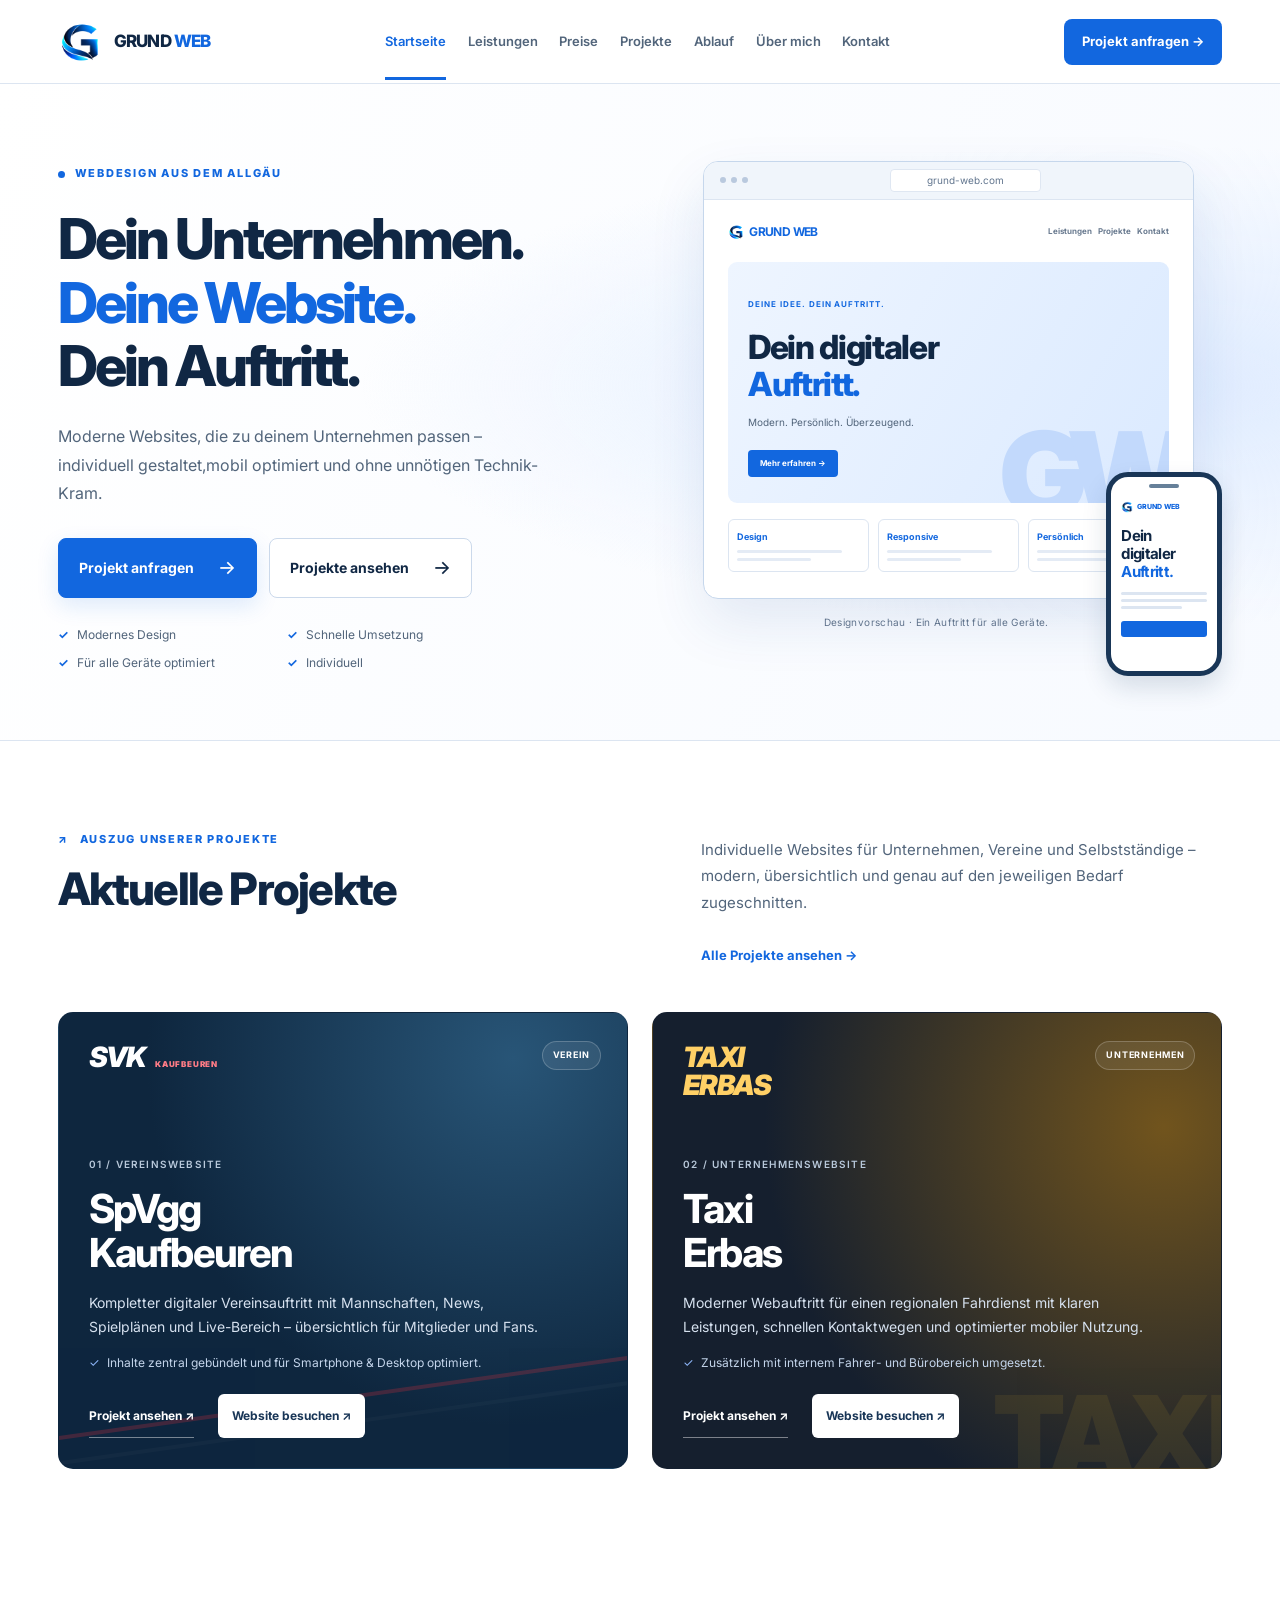
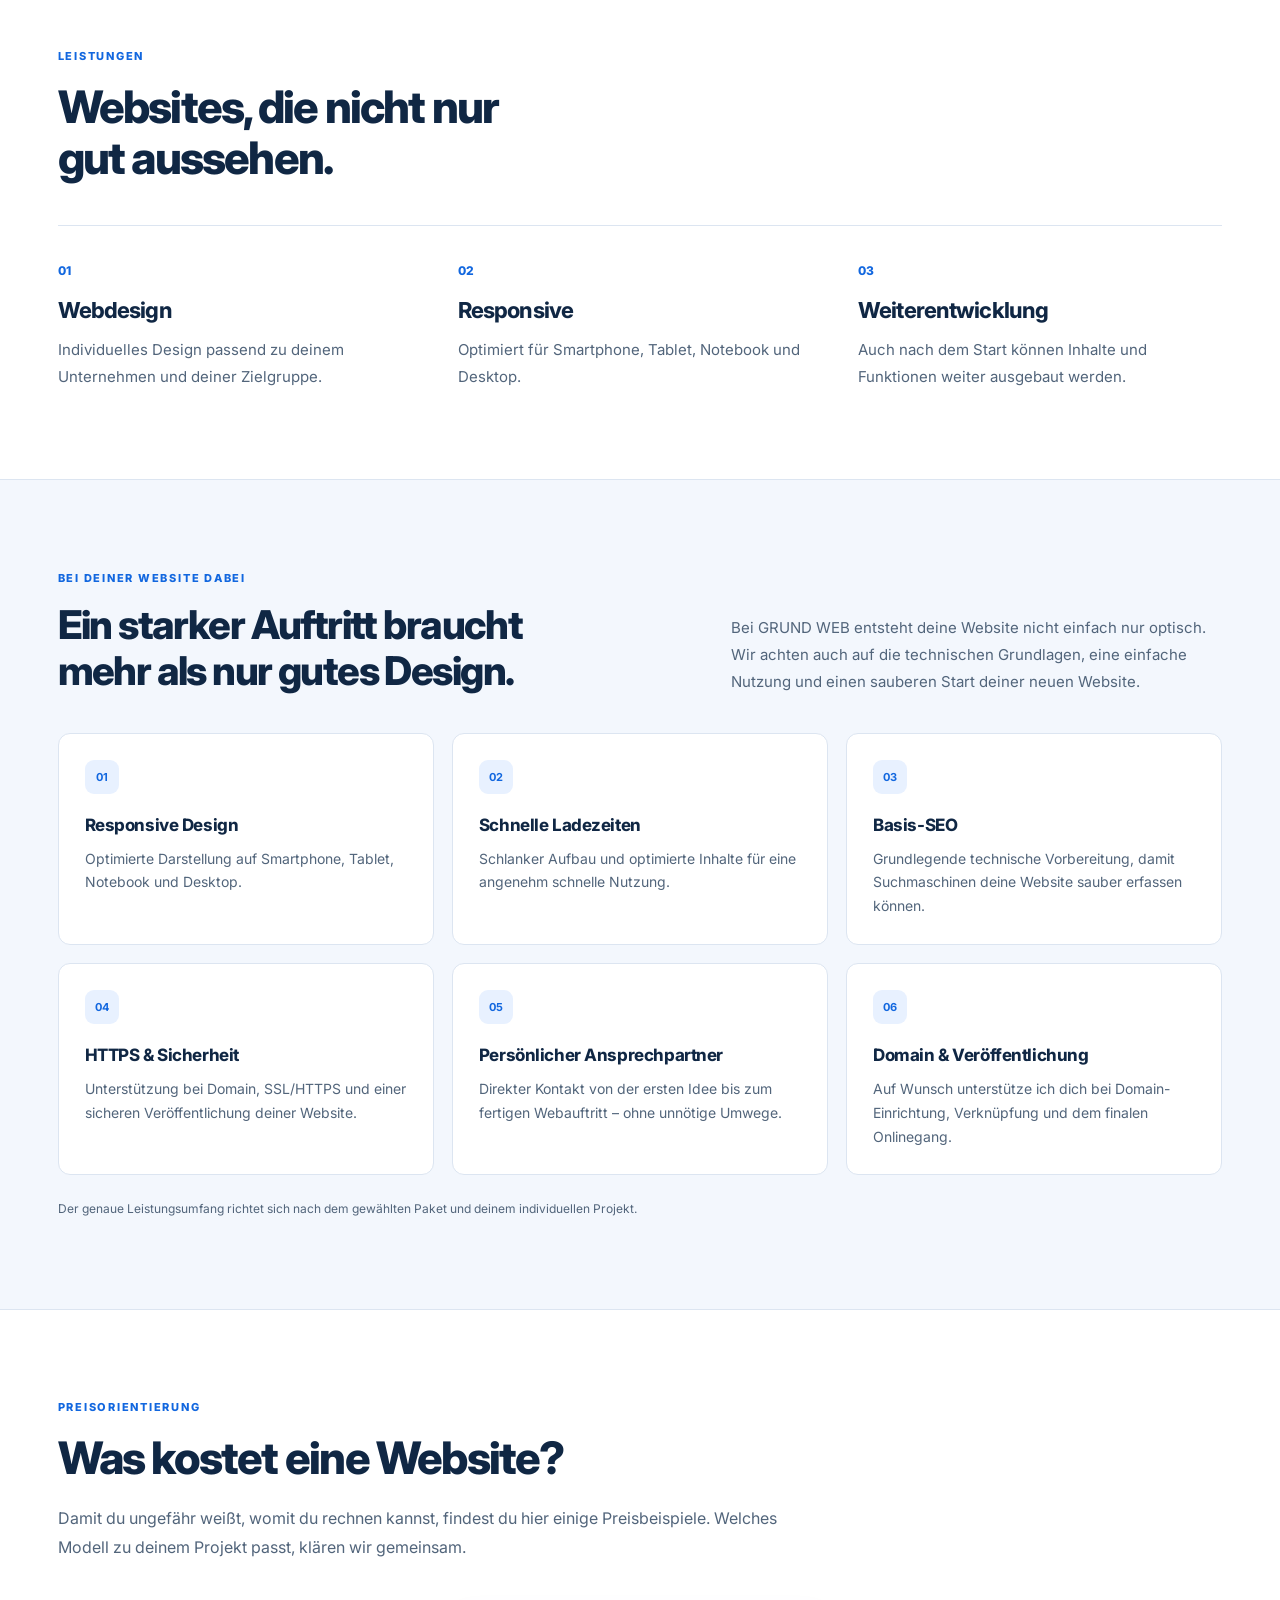
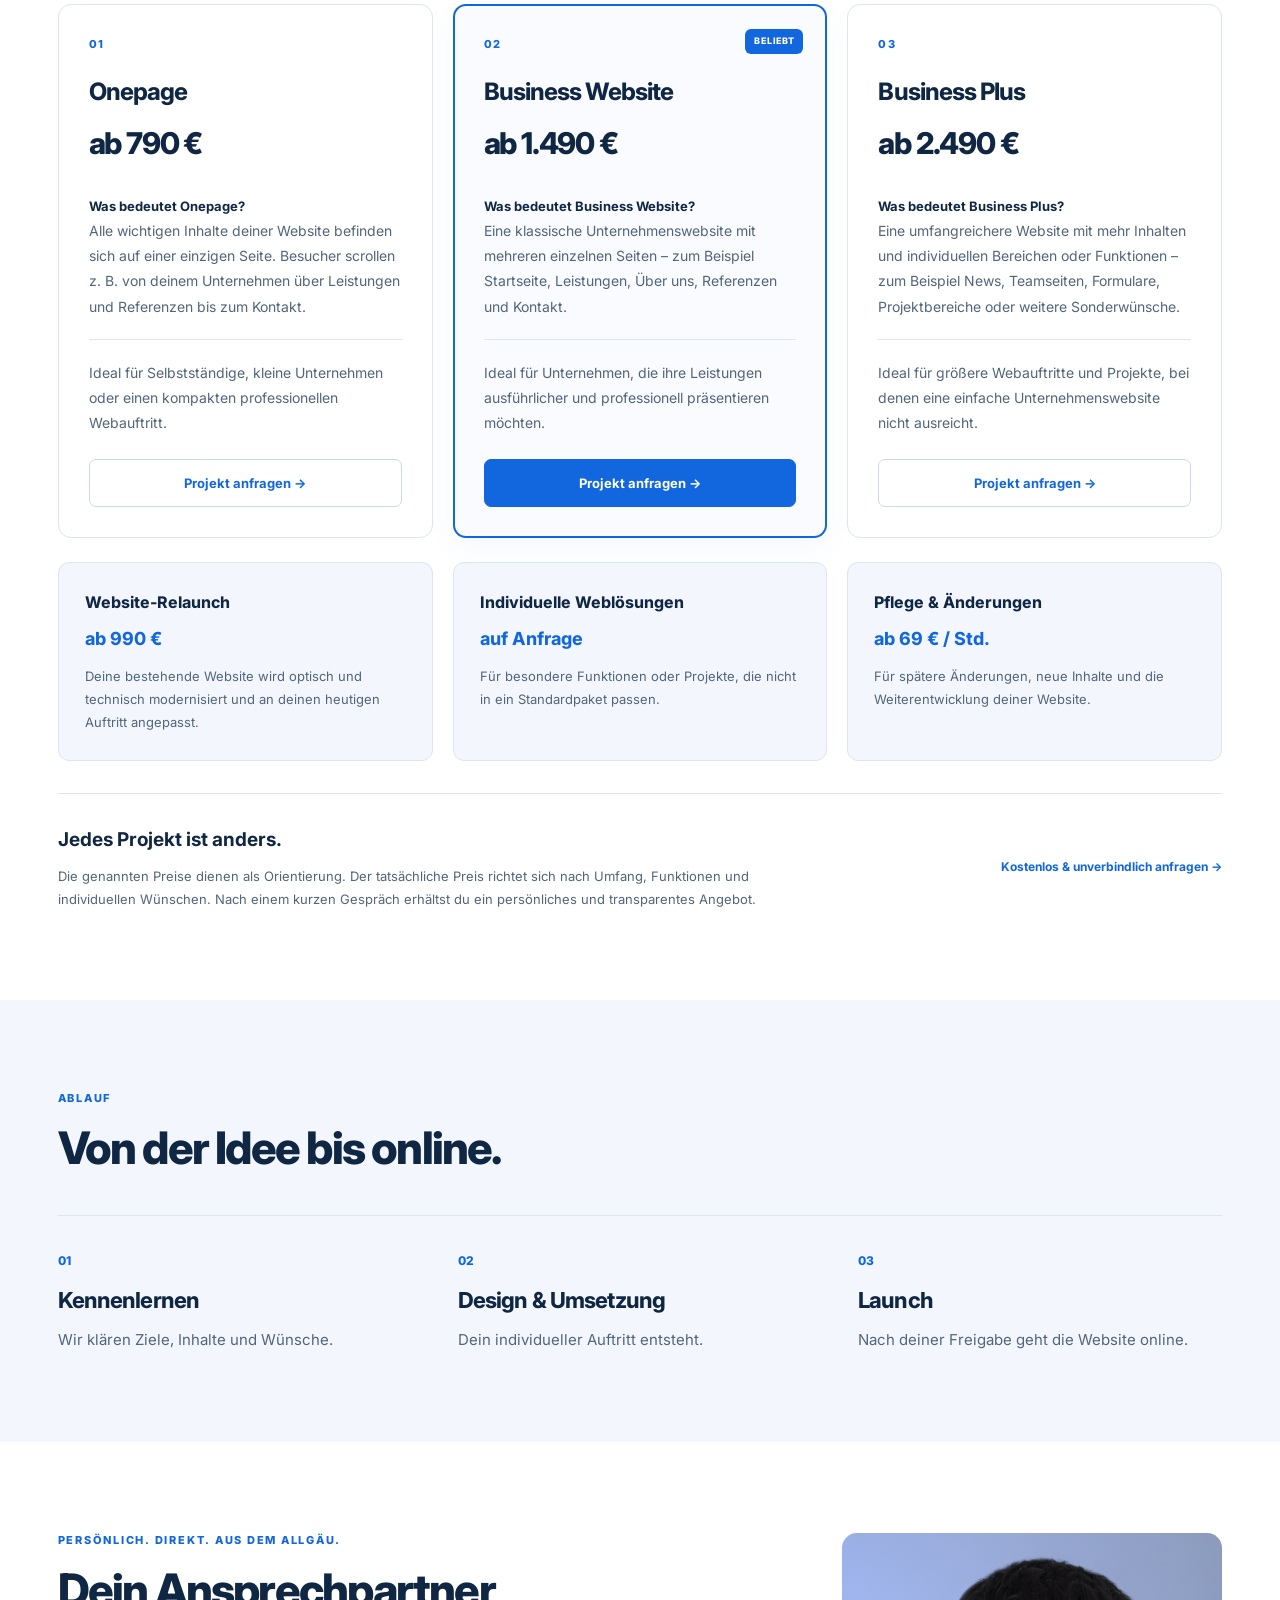
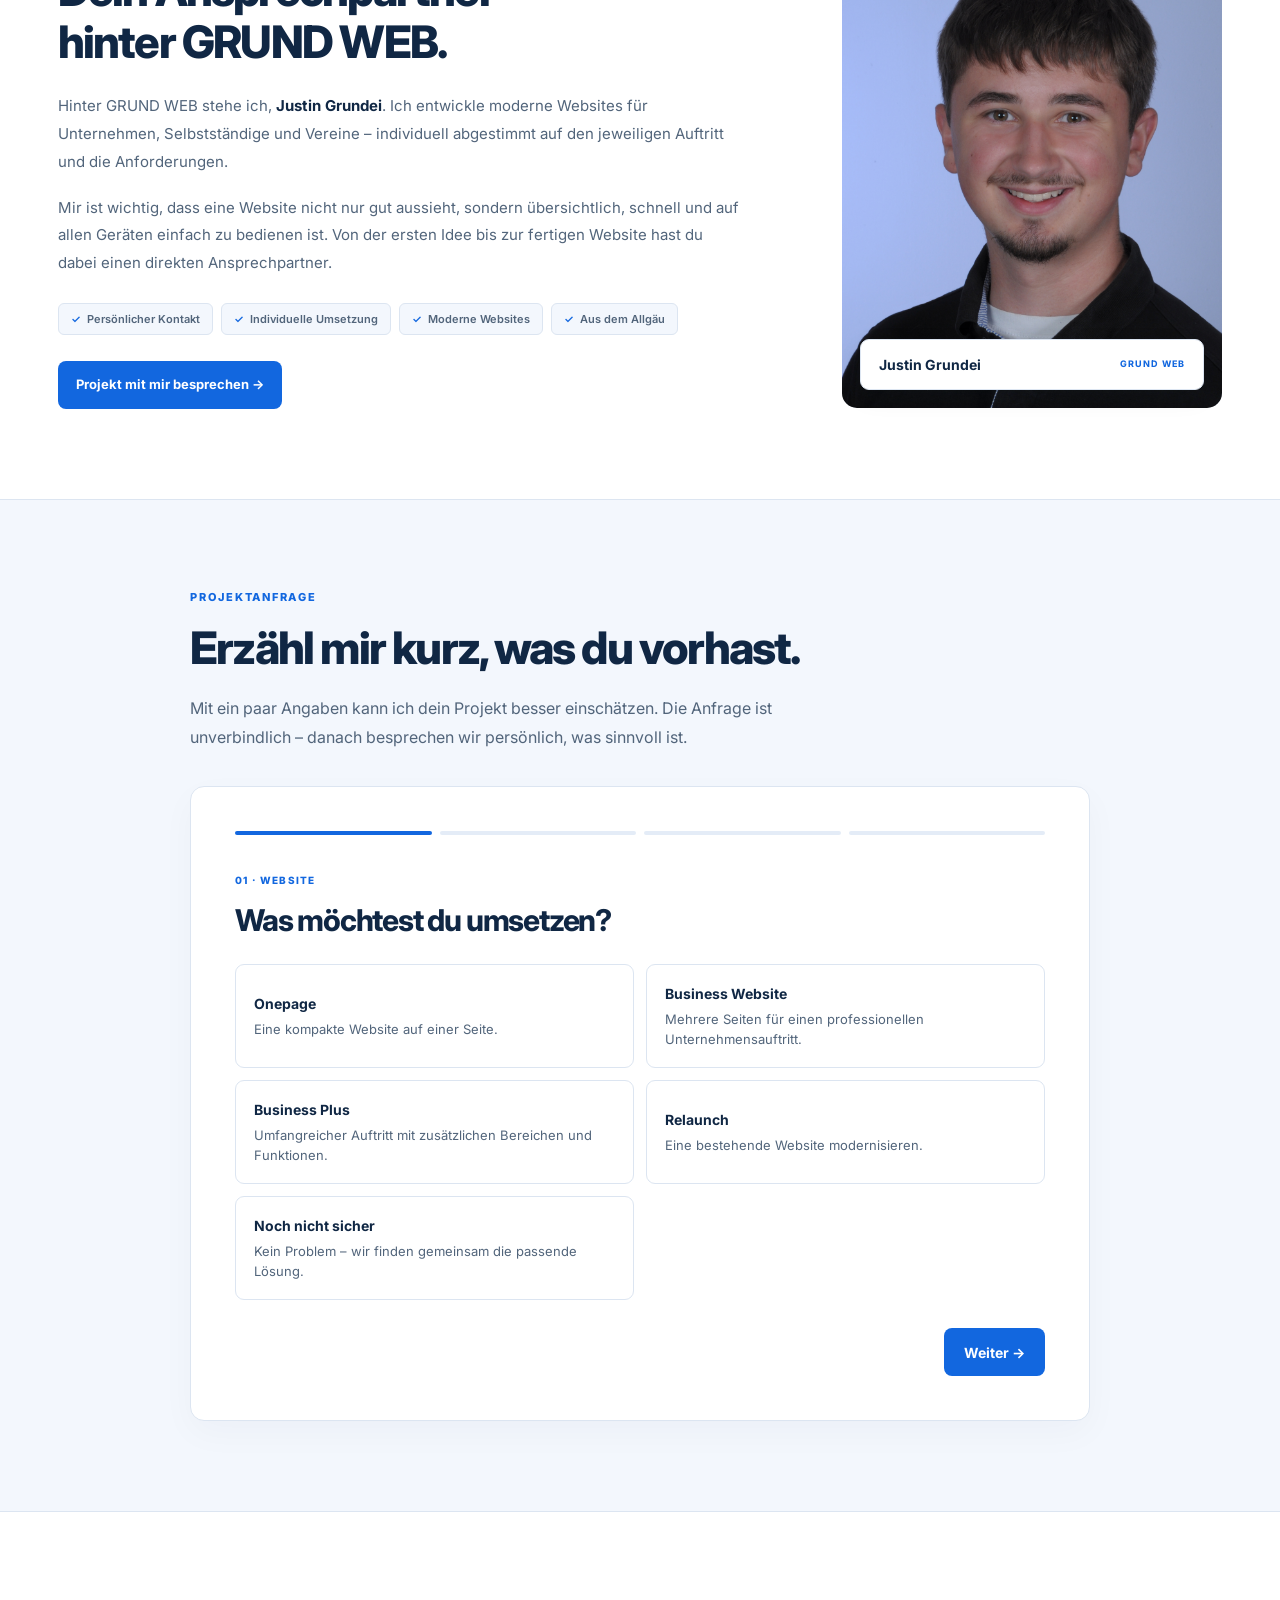
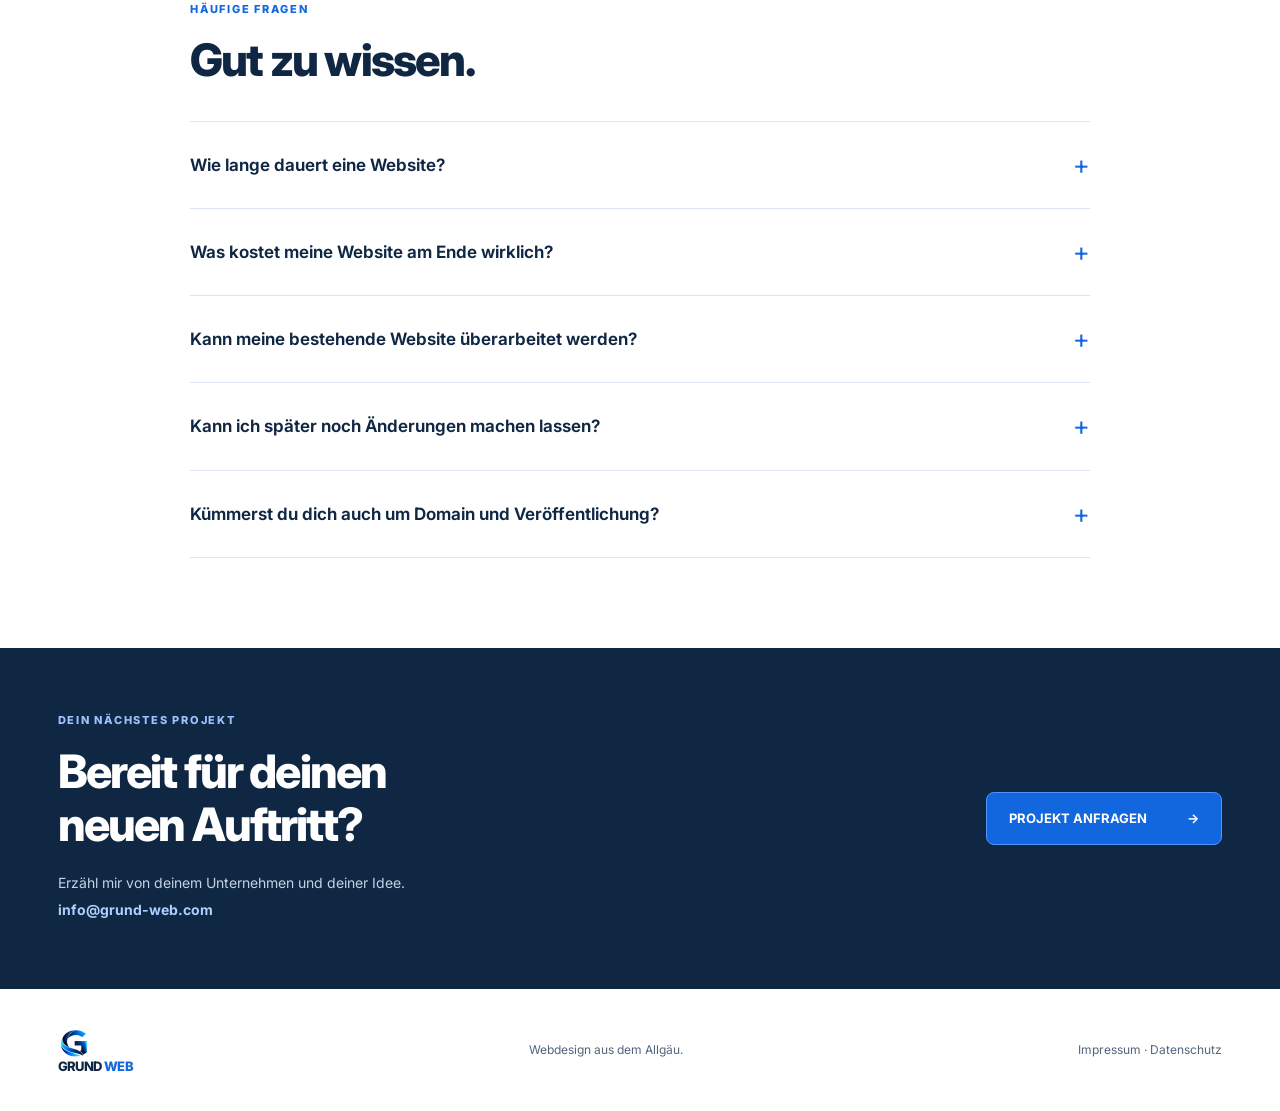
==== commit 7de4bb97: "Add approved Grund Web G logo to website branding" ====
--- a/index.html
+++ b/index.html
@@ -1,9 +1,9 @@
 <!DOCTYPE html>
 
-<html lang="de"><head><meta charset="utf-8"/><meta content="width=device-width,initial-scale=1" name="viewport"/><title>GRUND WEB | Webdesign aus dem Allgäu</title><meta content="GRUND WEB erstellt moderne, schnelle und mobil optimierte Websites für Unternehmen, Selbstständige und Vereine im Allgäu." name="description"/><meta content="#1267df" name="theme-color"/><link href="https://grund-web.com/" rel="canonical"/><meta content="GRUND WEB | Webdesign aus dem Allgäu" property="og:title"/><meta content="Dein Unternehmen. Deine Website. Dein Auftritt. Moderne Websites – individuell, mobil optimiert und persönlich umgesetzt." property="og:description"/><meta content="website" property="og:type"/><meta content="https://grund-web.com/" property="og:url"/><link href="https://fonts.googleapis.com" rel="preconnect"/><link crossorigin="" href="https://fonts.gstatic.com" rel="preconnect"/><link href="https://fonts.googleapis.com/css2?family=Inter:wght@400;500;600;700;800;900&amp;display=swap" rel="stylesheet"/><link href="style.css?v=20261014-approved" rel="stylesheet"/>
-</head><body><a class="skip-link" href="#start">Zum Inhalt</a>
-<header class="site-header"><a class="logo" href="#start"><span>GW</span><b>GRUND WEB</b></a><button aria-controls="main-nav" aria-expanded="false" aria-label="Menü öffnen" class="menu-toggle" type="button">Menü <span aria-hidden="true">☰</span></button><nav aria-label="Hauptnavigation" id="main-nav"><a class="active" href="#start">Startseite</a><a href="#leistungen">Leistungen</a><a href="#preise">Preise</a><a href="#projekte">Projekte</a><a href="#ablauf">Ablauf</a><a href="#ueber">Über mich</a><a href="#projektanfrage">Kontakt</a></nav><a class="topcta" href="#projektanfrage">Projekt anfragen →</a></header>
-<main id="start" tabindex="-1"><section class="hero"><div class="hero-inner"><div class="copy"><p class="over">WEBDESIGN AUS DEM ALLGÄU</p><h1 class="headline"><span>Dein Unternehmen.</span><span class="blue">Deine Website.</span><span>Dein Auftritt.</span></h1><p class="intro">Moderne Websites, die zu deinem Unternehmen passen – individuell gestaltet,<br/>mobil optimiert und ohne unnötigen Technik-Kram.</p><div class="buttons"><a class="primary" href="#projektanfrage">Projekt anfragen <b>→</b></a><a href="#projekte">Projekte ansehen <b>→</b></a></div><div class="benefits"><span>Modernes Design</span><span>Schnelle Umsetzung</span><span>Für alle Geräte optimiert</span><span>Individuell</span></div></div><figure class="hero-preview"><div aria-hidden="true"><div class="preview-browser"><div class="browser-toolbar"><i></i><i></i><i></i><span class="browser-address">grund-web.com</span></div><div class="preview-page"><div class="preview-nav"><b>GW · GRUND WEB</b><span>Leistungen   Projekte   Kontakt</span></div><div class="preview-main"><small>DEINE IDEE. DEIN AUFTRITT.</small><h3>Dein digitaler<br/><span>Auftritt.</span></h3><p>Modern. Persönlich. Überzeugend.</p><span class="preview-cta">Mehr erfahren →</span><span class="preview-watermark">GW</span></div><div class="preview-services"><div><b>Design</b><span></span><span></span></div><div><b>Responsive</b><span></span><span></span></div><div><b>Persönlich</b><span></span><span></span></div></div></div></div><div class="preview-phone"><div class="phone-speaker"></div><small>GW · GRUND WEB</small><strong>Dein digitaler<br/><span>Auftritt.</span></strong><div class="phone-lines"><i></i><i></i><i></i></div><div class="phone-cta"></div></div></div><figcaption>Designvorschau · Ein Auftritt für alle Geräte.</figcaption></figure></div></section>
+<html lang="de"><head><meta charset="utf-8"/><meta content="width=device-width,initial-scale=1" name="viewport"/><title>GRUND WEB | Webdesign aus dem Allgäu</title><meta content="GRUND WEB erstellt moderne, schnelle und mobil optimierte Websites für Unternehmen, Selbstständige und Vereine im Allgäu." name="description"/><meta content="#1267df" name="theme-color"/><link href="https://grund-web.com/" rel="canonical"/><meta content="GRUND WEB | Webdesign aus dem Allgäu" property="og:title"/><meta content="Dein Unternehmen. Deine Website. Dein Auftritt. Moderne Websites – individuell, mobil optimiert und persönlich umgesetzt." property="og:description"/><meta content="website" property="og:type"/><meta content="https://grund-web.com/" property="og:url"/><link href="https://fonts.googleapis.com" rel="preconnect"/><link crossorigin="" href="https://fonts.gstatic.com" rel="preconnect"/><link href="https://fonts.googleapis.com/css2?family=Inter:wght@400;500;600;700;800;900&amp;display=swap" rel="stylesheet"/><link href="style.css?v=20261014-logo" rel="stylesheet"/>
+<link rel="icon" type="image/png" href="grund-web-logo.png?v=20261014-logo"/></head><body><a class="skip-link" href="#start">Zum Inhalt</a>
+<header class="site-header"><a class="logo" href="#start"><img alt="" class="brand-mark" height="44" width="44" src="grund-web-logo.png"/><b>GRUND <em class="brand-word-web">WEB</em></b></a><button aria-controls="main-nav" aria-expanded="false" aria-label="Menü öffnen" class="menu-toggle" type="button">Menü <span aria-hidden="true">☰</span></button><nav aria-label="Hauptnavigation" id="main-nav"><a class="active" href="#start">Startseite</a><a href="#leistungen">Leistungen</a><a href="#preise">Preise</a><a href="#projekte">Projekte</a><a href="#ablauf">Ablauf</a><a href="#ueber">Über mich</a><a href="#projektanfrage">Kontakt</a></nav><a class="topcta" href="#projektanfrage">Projekt anfragen →</a></header>
+<main id="start" tabindex="-1"><section class="hero"><div class="hero-inner"><div class="copy"><p class="over">WEBDESIGN AUS DEM ALLGÄU</p><h1 class="headline"><span>Dein Unternehmen.</span><span class="blue">Deine Website.</span><span>Dein Auftritt.</span></h1><p class="intro">Moderne Websites, die zu deinem Unternehmen passen – individuell gestaltet,<br/>mobil optimiert und ohne unnötigen Technik-Kram.</p><div class="buttons"><a class="primary" href="#projektanfrage">Projekt anfragen <b>→</b></a><a href="#projekte">Projekte ansehen <b>→</b></a></div><div class="benefits"><span>Modernes Design</span><span>Schnelle Umsetzung</span><span>Für alle Geräte optimiert</span><span>Individuell</span></div></div><figure class="hero-preview"><div aria-hidden="true"><div class="preview-browser"><div class="browser-toolbar"><i></i><i></i><i></i><span class="browser-address">grund-web.com</span></div><div class="preview-page"><div class="preview-nav"><b><img alt="" class="preview-mark" src="grund-web-logo.png" height="16" width="16"/> GRUND WEB</b><span>Leistungen   Projekte   Kontakt</span></div><div class="preview-main"><small>DEINE IDEE. DEIN AUFTRITT.</small><h3>Dein digitaler<br/><span>Auftritt.</span></h3><p>Modern. Persönlich. Überzeugend.</p><span class="preview-cta">Mehr erfahren →</span><span class="preview-watermark">GW</span></div><div class="preview-services"><div><b>Design</b><span></span><span></span></div><div><b>Responsive</b><span></span><span></span></div><div><b>Persönlich</b><span></span><span></span></div></div></div></div><div class="preview-phone"><div class="phone-speaker"></div><small><img alt="" class="phone-mark" src="grund-web-logo.png" height="12" width="12"/> GRUND WEB</small><strong>Dein digitaler<br/><span>Auftritt.</span></strong><div class="phone-lines"><i></i><i></i><i></i></div><div class="phone-cta"></div></div></div><figcaption>Designvorschau · Ein Auftritt für alle Geräte.</figcaption></figure></div></section>
 <section class="projects" id="projekte"><div class="ptop"><div><p class="over">↗   AUSZUG UNSERER PROJEKTE</p><h2>Aktuelle Projekte</h2></div><p>Individuelle Websites für Unternehmen, Vereine und Selbstständige – modern, übersichtlich und genau auf den jeweiligen Bedarf zugeschnitten.</p><a href="#cards">Alle Projekte ansehen →</a></div><div class="cards" id="cards">
 <article class="project-card project-svk">
 <div class="project-badge">VEREIN</div>
@@ -155,5 +155,5 @@
 <div class="gw-faq-item"><button aria-controls="faq-answer-4" aria-expanded="false" class="gw-faq-q" type="button">Kümmerst du dich auch um Domain und Veröffentlichung?<b aria-hidden="true">+</b></button><div class="gw-faq-a" id="faq-answer-4">Die technische Veröffentlichung und die Einbindung einer Domain können gemeinsam geplant werden. Welche Lösung sinnvoll ist, hängt vom jeweiligen Projekt und vorhandenen Zugängen ab.</div></div>
 </div>
 </div></section>
-<section class="contact" id="kontakt-kurz"><div><p class="over">DEIN NÄCHSTES PROJEKT</p><h2>Bereit für deinen<br/>neuen Auftritt?</h2><p>Erzähl mir von deinem Unternehmen und deiner Idee.<br/><a class="gw-mail" href="mailto:info@grund-web.com">info@grund-web.com</a></p></div><a href="#projektanfrage">PROJEKT ANFRAGEN <b>→</b></a></section></main><footer class="site-footer"><b>GW · GRUND WEB</b><span>Webdesign aus dem Allgäu.</span><span><a href="impressum.html" style="color:inherit;text-decoration:none">Impressum</a> · <a href="datenschutz.html" style="color:inherit;text-decoration:none">Datenschutz</a></span></footer>
-<script defer="" src="script.js?v=20261014-approved"></script></body></html>
+<section class="contact" id="kontakt-kurz"><div><p class="over">DEIN NÄCHSTES PROJEKT</p><h2>Bereit für deinen<br/>neuen Auftritt?</h2><p>Erzähl mir von deinem Unternehmen und deiner Idee.<br/><a class="gw-mail" href="mailto:info@grund-web.com">info@grund-web.com</a></p></div><a href="#projektanfrage">PROJEKT ANFRAGEN <b>→</b></a></section></main><footer class="site-footer"><a class="logo footer-brand" href="#start"><img alt="" class="brand-mark" height="44" width="44" src="grund-web-logo.png"/><b>GRUND <em class="brand-word-web">WEB</em></b></a><span>Webdesign aus dem Allgäu.</span><span><a href="impressum.html" style="color:inherit;text-decoration:none">Impressum</a> · <a href="datenschutz.html" style="color:inherit;text-decoration:none">Datenschutz</a></span></footer>
+<script defer="" src="script.js?v=20261014-logo"></script></body></html>
--- a/style.css
+++ b/style.css
@@ -4,7 +4,7 @@
 .over,.gw-kicker{display:block;color:var(--blue);font-size:11px;font-weight:800;letter-spacing:.16em;line-height:1.6;margin:0 0 16px}.over:empty{display:none}
 /* Navigation */
 .site-header{position:sticky;top:0;z-index:50;height:var(--header);background:rgba(255,255,255,.98);border-bottom:1px solid var(--line);padding-inline:var(--gutter);display:flex;align-items:center;justify-content:space-between;gap:24px}
-.logo{display:inline-flex;align-items:center;gap:12px;flex-shrink:0;line-height:1;font-size:17px;font-weight:800;letter-spacing:-.045em}.logo span{display:grid;place-items:center;width:42px;height:42px;background:var(--blue);color:#fff;border-radius:11px;font-size:17px;font-weight:900;letter-spacing:-.12em;padding-right:2px}.logo b{font-weight:800}.site-header nav{display:flex;align-items:center;gap:clamp(16px,1.7vw,26px);font-size:13px;font-weight:600;white-space:nowrap}.site-header nav a{padding:28px 0 25px;border-bottom:3px solid transparent;color:var(--muted)}.site-header nav a:hover,.site-header nav a.active{color:var(--blue);border-color:var(--blue)}.topcta{padding:12px 18px;background:var(--blue);color:white;font-size:13px;font-weight:700;border-radius:8px;white-space:nowrap;min-height:46px;display:inline-flex;align-items:center}.topcta:hover{background:var(--blue-dark)}.menu-toggle{display:none;align-items:center;justify-content:center;gap:10px;border:1px solid var(--line);background:#fff;border-radius:8px;padding:10px 14px;min-height:46px;font-size:14px;font-weight:700}
+.logo{display:inline-flex;align-items:center;gap:12px;flex-shrink:0;line-height:1;font-size:17px;font-weight:800;letter-spacing:-.045em}.logo .brand-mark{display:block;width:44px;height:44px;object-fit:contain;flex:0 0 44px}.logo b{font-weight:800}.site-header nav{display:flex;align-items:center;gap:clamp(16px,1.7vw,26px);font-size:13px;font-weight:600;white-space:nowrap}.site-header nav a{padding:28px 0 25px;border-bottom:3px solid transparent;color:var(--muted)}.site-header nav a:hover,.site-header nav a.active{color:var(--blue);border-color:var(--blue)}.topcta{padding:12px 18px;background:var(--blue);color:white;font-size:13px;font-weight:700;border-radius:8px;white-space:nowrap;min-height:46px;display:inline-flex;align-items:center}.topcta:hover{background:var(--blue-dark)}.menu-toggle{display:none;align-items:center;justify-content:center;gap:10px;border:1px solid var(--line);background:#fff;border-radius:8px;padding:10px 14px;min-height:46px;font-size:14px;font-weight:700}
 /* Hero */
 .hero{padding:clamp(52px,6vw,88px) var(--gutter) 64px;background:radial-gradient(ellipse at 88% 46%,#deebff,transparent 48%),linear-gradient(110deg,#fff,#f7faff);border-bottom:1px solid var(--line)}.hero-inner{max-width:var(--width);margin:auto;display:grid;grid-template-columns:1.12fr 1fr;gap:clamp(40px,5vw,76px);align-items:center}.copy{min-width:0}.copy .over{display:flex;align-items:center;gap:10px;margin-bottom:24px}.copy .over:before{content:"";height:7px;width:7px;flex:0 0 7px;border-radius:50%;background:var(--blue)}.headline{font-size:clamp(36px,4.4vw,62px);font-weight:800;line-height:1.13;letter-spacing:-.052em;margin:0 0 24px}.headline>span{display:block;white-space:nowrap}.headline .blue{color:var(--blue)}.intro{max-width:500px;color:var(--muted);font-size:16px;line-height:1.8}.intro br{display:none}.buttons{display:flex;flex-wrap:wrap;gap:12px;margin-top:30px}.buttons a{min-height:50px;display:inline-flex;align-items:center;justify-content:space-between;gap:24px;padding:13px 20px;border:1px solid #cbd9eb;border-radius:8px;background:#fff;font-size:14px;font-weight:700}.buttons a:hover{border-color:var(--blue);color:var(--blue)}.buttons .primary{background:var(--blue);color:#fff;border-color:var(--blue);box-shadow:0 8px 22px #1267df22}.buttons .primary:hover{background:var(--blue-dark);color:#fff}.buttons b{font-weight:500;font-size:19px}.benefits{display:grid;grid-template-columns:1fr 1fr;gap:10px 18px;margin-top:28px;max-width:440px;color:var(--muted);font-size:12px;line-height:1.5}.benefits span:before{content:"✓";font-weight:700;color:var(--blue);margin-right:8px}
 .hero-preview{margin:0;position:relative;min-width:0;padding:0 28px 46px 0}.preview-browser{background:#fff;border:1px solid #c6d7ec;border-radius:15px;overflow:hidden;box-shadow:0 24px 55px #1b4e941b}.browser-toolbar{height:38px;background:#f0f5fb;border-bottom:1px solid var(--line);display:flex;align-items:center;gap:5px;padding:0 16px}.browser-toolbar i{width:6px;height:6px;border-radius:50%;background:#b9c9de}.browser-address{margin:0 auto;font-size:10px;color:#61758e;background:#fff;border:1px solid #dfe7f2;padding:2px 36px;border-radius:4px}.preview-page{padding:22px 24px 26px}.preview-nav{display:flex;justify-content:space-between;align-items:center;gap:12px;font-size:9px;font-weight:700;padding-bottom:20px}.preview-nav b{color:var(--blue);font-size:12px;letter-spacing:-.05em}.preview-nav span{color:#6a7b90;font-size:8px}.preview-main{padding:26px 20px;background:linear-gradient(120deg,#eef5ff,#dbeaff);border-radius:9px;position:relative;overflow:hidden;min-height:230px}.preview-main small{font-size:8px;letter-spacing:.12em;color:var(--blue);font-weight:700}.preview-main h3{font-size:clamp(24px,2.6vw,34px);line-height:1.1;margin:15px 0 12px;font-weight:800;position:relative;z-index:1}.preview-main h3 span{color:var(--blue)}.preview-main p{font-size:10px;color:var(--muted);max-width:210px;margin-bottom:16px}.preview-main .preview-cta{display:inline-block;background:var(--blue);color:#fff;padding:7px 12px;border-radius:4px;font-size:8px;font-weight:700}.preview-watermark{position:absolute;bottom:-30px;right:-4px;font-size:118px;font-weight:900;letter-spacing:-.15em;color:#c2d9fc;line-height:1}.preview-services{display:grid;grid-template-columns:repeat(3,minmax(0,1fr));gap:9px;margin-top:16px}.preview-services>div{border:1px solid var(--line);border-radius:6px;padding:10px 8px;display:grid;gap:5px}.preview-services b{font-size:9px;color:var(--blue);letter-spacing:0}.preview-services span{height:3px;width:85%;background:#e4ebf5;border-radius:3px}.preview-services span:last-child{width:60%}.preview-phone{position:absolute;right:0;bottom:0;width:116px;border:5px solid #193657;background:#fff;border-radius:22px;box-shadow:0 12px 25px #17345b25;padding:24px 10px 14px;min-height:204px;overflow:hidden}.phone-speaker{position:absolute;top:7px;left:38px;width:30px;height:4px;border-radius:5px;background:#668099}.preview-phone small{font-size:7px;font-weight:800;color:var(--blue);display:block;margin-bottom:14px}.preview-phone strong{display:block;font-size:15px;line-height:1.18;letter-spacing:-.045em}.preview-phone strong span{color:var(--blue)}.phone-lines{margin:12px 0;display:grid;gap:4px}.phone-lines i{height:3px;background:#dce5f1;border-radius:3px}.phone-lines i:last-child{width:70%}.phone-cta{background:var(--blue);height:16px;border-radius:3px;margin-top:10px}.hero-preview figcaption{margin-top:15px;color:#60738c;font-size:10px;letter-spacing:.035em;text-align:center;padding-right:25px}
@@ -25,6 +25,9 @@
 @media(max-width:1180px){:root{--header:76px}.site-header{gap:16px}.site-header nav{position:absolute;top:100%;left:0;right:0;padding:18px var(--gutter);display:flex;flex-wrap:wrap;gap:4px 28px;background:#fff;border-bottom:1px solid var(--line);box-shadow:0 16px 24px #1027440a}.site-header nav a{padding:12px 0;min-height:46px}.site-header.nav-ready .menu-toggle{display:inline-flex;margin-left:auto}.site-header.nav-ready nav{display:none}.site-header.nav-ready.menu-open nav{display:flex}.hero-inner{gap:40px;grid-template-columns:1.08fr 1fr}.headline{font-size:clamp(32px,4.6vw,52px)}.benefits{font-size:11px}.preview-page{padding:18px}.gw-price-card{padding:24px}.gw-price-card.gw-featured{padding:23px}.gw-price-card h3{font-size:22px}.gw-price{font-size:28px}.gw-price-extra>div{padding:22px}.gw-price-note{align-items:flex-start;flex-direction:column;gap:12px}.gw-about{gap:48px}}
 @media(max-width:960px){.hero-inner{grid-template-columns:1fr;gap:44px}.copy{max-width:680px}.headline{font-size:clamp(36px,6.3vw,58px)}.hero-preview{max-width:500px;justify-self:center;width:100%}.preview-main h3{font-size:32px}.hero{padding-bottom:52px}.gw-price-grid{grid-template-columns:1fr;gap:20px}.gw-price-card{padding:30px}.gw-price-card.gw-featured{padding:29px}.gw-price-card h3{font-size:26px}.gw-price-card a{justify-content:flex-start;width:max-content;min-width:190px;padding-inline:18px}.gw-price-grid .gw-explain,.gw-price-grid .gw-goodfor{max-width:650px}.gw-price-card h3{margin-top:18px}.gw-goodfor{margin-bottom:18px}.ptop{gap:16px 32px}.project-card{padding:26px}.project-overlay h3{font-size:34px}.gw-included-head{grid-template-columns:1fr;gap:22px}.gw-included-head>p{max-width:680px}.gw-included-grid{grid-template-columns:repeat(2,minmax(0,1fr))}.gw-about{grid-template-columns:1fr;gap:38px}.gw-about-copy{max-width:730px}.gw-about-photo{justify-self:start;max-width:340px}.gw-price-extra{grid-template-columns:1fr}.gw-price-extra>div{padding:24px}.project-page .intro{gap:36px}}
 @media(max-width:700px){:root{--header:72px}.site-header{gap:12px}.site-header .topcta{display:none}.site-header nav{flex-direction:column;align-items:stretch;max-height:calc(100svh - var(--header));overflow-y:auto;padding-block:12px 18px}.site-header nav a{padding:13px 4px;border-bottom:1px solid var(--line);font-size:15px}.site-header nav a.active{border-bottom-color:var(--blue)}.hero{padding-top:42px}.hero-inner{gap:36px}.headline{font-size:clamp(30px,7.6vw,48px)}.copy .over{font-size:10px;margin-bottom:21px}.intro{font-size:15px;line-height:1.8}.buttons{gap:10px;margin-top:26px}.benefits{font-size:11px;margin-top:24px;gap:10px 12px}.hero-preview{max-width:440px}.ptop{grid-template-columns:1fr;gap:20px}.ptop>a{grid-column:1}.ptop>p{max-width:580px}.cards{grid-template-columns:1fr}.project-card{min-height:400px;padding:28px}.project-overlay h3{font-size:36px}.project-overlay{padding-top:40px}.cols{grid-template-columns:1fr;gap:28px;margin-top:30px;padding-top:0;border-top:0}.cols>div{border-top:1px solid var(--line);padding-top:22px}.cols h3{margin:10px 0}.gw-included-grid{grid-template-columns:1fr}.gw-included-item{padding:24px}.gw-included-item b{margin-bottom:16px}.gw-included-head{margin-bottom:28px}.gw-price-head{margin-bottom:28px}.gw-price-card,.gw-price-card.gw-featured{padding:26px}.gw-price-card.gw-featured{padding:25px}.gw-price{font-size:30px}.gw-price-note a{white-space:normal}.gw-price-head p{font-size:15px}.gw-about-name{padding:12px}.gw-request-head p{font-size:15px}.gw-options,.gw-checks,.gw-two{grid-template-columns:1fr}.gw-form-shell{padding:24px 18px}.gw-option{padding:16px}.gw-nav{flex-wrap:wrap;gap:10px}.gw-btn{padding:12px 16px;font-size:13px}.gw-submit{flex:1;max-width:100%}.gw-faq-q{font-size:16px;gap:20px}.contact{flex-direction:column;align-items:flex-start;gap:28px}.contact>a{width:100%;max-width:400px}.site-footer{align-items:flex-start;flex-direction:column;gap:4px;padding-block:28px}.project-page{padding-block:48px 64px}.project-page .intro{grid-template-columns:1fr;gap:28px}.project-page .mock{height:240px;margin-top:36px}.subpage-header{flex-wrap:wrap;gap:8px;padding-block:16px}.subpage-header>a:last-child{font-size:12px}.legal{padding:48px 20px 64px}.legal-box{padding:20px}.gw-info-tip{width:min(290px,calc(100vw - 100px));min-width:0}}
-@media(max-width:420px){.logo{font-size:15px;gap:9px}.logo span{width:36px;height:36px;border-radius:9px;font-size:15px}.menu-toggle{padding:10px 12px;font-size:13px}.buttons{flex-direction:column}.buttons a{width:100%;padding:13px 16px}.headline{font-size:clamp(28px,7.6vw,32px);letter-spacing:-.055em}.hero-preview{padding-right:16px;padding-bottom:28px}.preview-page{padding:16px 14px 20px}.preview-main{padding:22px 16px;min-height:208px}.preview-main h3{font-size:27px}.preview-phone{width:94px;min-height:173px;padding:24px 8px 12px;border-width:4px;border-radius:18px}.preview-phone strong{font-size:13px}.phone-speaker{left:29px}.preview-nav span{font-size:7px}.hero-preview figcaption{font-size:9px;padding-right:40px;text-align:left}.gw-price-card,.gw-price-card.gw-featured{padding:22px}.gw-badge{right:20px;top:20px}.project-card{padding:24px}.project-badge{right:22px;top:23px;font-size:8px}.project-svk .project-brand:after{display:none}.project-overlay h3{font-size:34px}.gw-nav .gw-submit{flex-basis:100%;width:100%}.gw-nav .gw-back{flex-shrink:0}.thankyou-body .actions{flex-direction:column}.thankyou-body .actions a{font-size:13px}}
+@media(max-width:420px){.logo{font-size:15px;gap:9px}.logo .brand-mark{width:36px;height:36px;flex-basis:36px}.menu-toggle{padding:10px 12px;font-size:13px}.buttons{flex-direction:column}.buttons a{width:100%;padding:13px 16px}.headline{font-size:clamp(28px,7.6vw,32px);letter-spacing:-.055em}.hero-preview{padding-right:16px;padding-bottom:28px}.preview-page{padding:16px 14px 20px}.preview-main{padding:22px 16px;min-height:208px}.preview-main h3{font-size:27px}.preview-phone{width:94px;min-height:173px;padding:24px 8px 12px;border-width:4px;border-radius:18px}.preview-phone strong{font-size:13px}.phone-speaker{left:29px}.preview-nav span{font-size:7px}.hero-preview figcaption{font-size:9px;padding-right:40px;text-align:left}.gw-price-card,.gw-price-card.gw-featured{padding:22px}.gw-badge{right:20px;top:20px}.project-card{padding:24px}.project-badge{right:22px;top:23px;font-size:8px}.project-svk .project-brand:after{display:none}.project-overlay h3{font-size:34px}.gw-nav .gw-submit{flex-basis:100%;width:100%}.gw-nav .gw-back{flex-shrink:0}.thankyou-body .actions{flex-direction:column}.thankyou-body .actions a{font-size:13px}}
 @media(prefers-reduced-motion:reduce){html{scroll-behavior:auto}*,*:before,*:after{transition:none!important}}
 @media print{.site-header,.buttons,.gw-request,.contact,.site-footer{display:none}.hero-preview{display:none}.hero-inner{display:block}section{break-inside:avoid}}
+
+/* Existing G monogram from the Grund Web wallpaper. */
+.logo .brand-word-web{font-style:normal;color:var(--blue)}.footer-brand{font-size:14px;gap:10px}.footer-brand .brand-mark{width:32px;height:32px;flex-basis:32px}.preview-nav b{display:inline-flex;align-items:center;gap:5px}.preview-mark{width:16px;height:16px;object-fit:contain}.preview-phone small{display:flex;align-items:center;gap:4px}.phone-mark{width:12px;height:12px;object-fit:contain}.thankyou-brand{margin-bottom:20px}.legal-head a.logo{display:inline-flex}
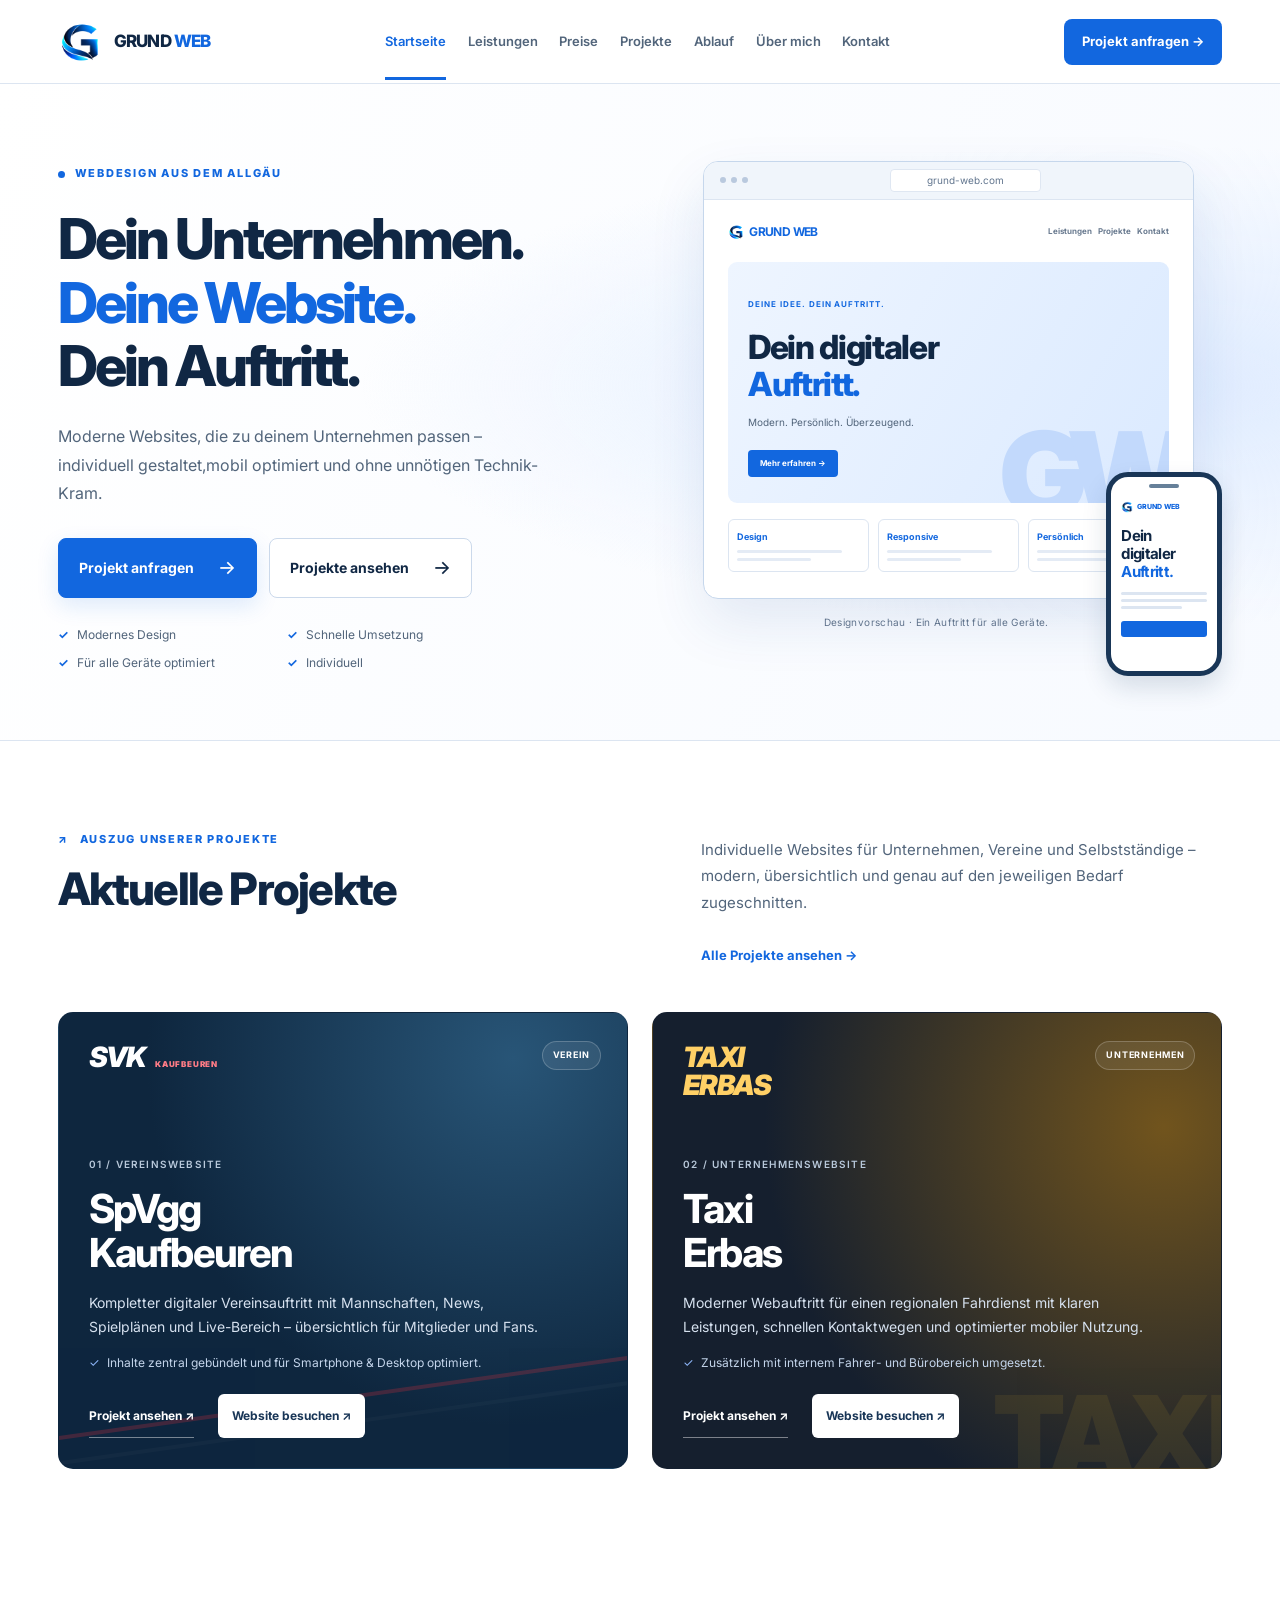
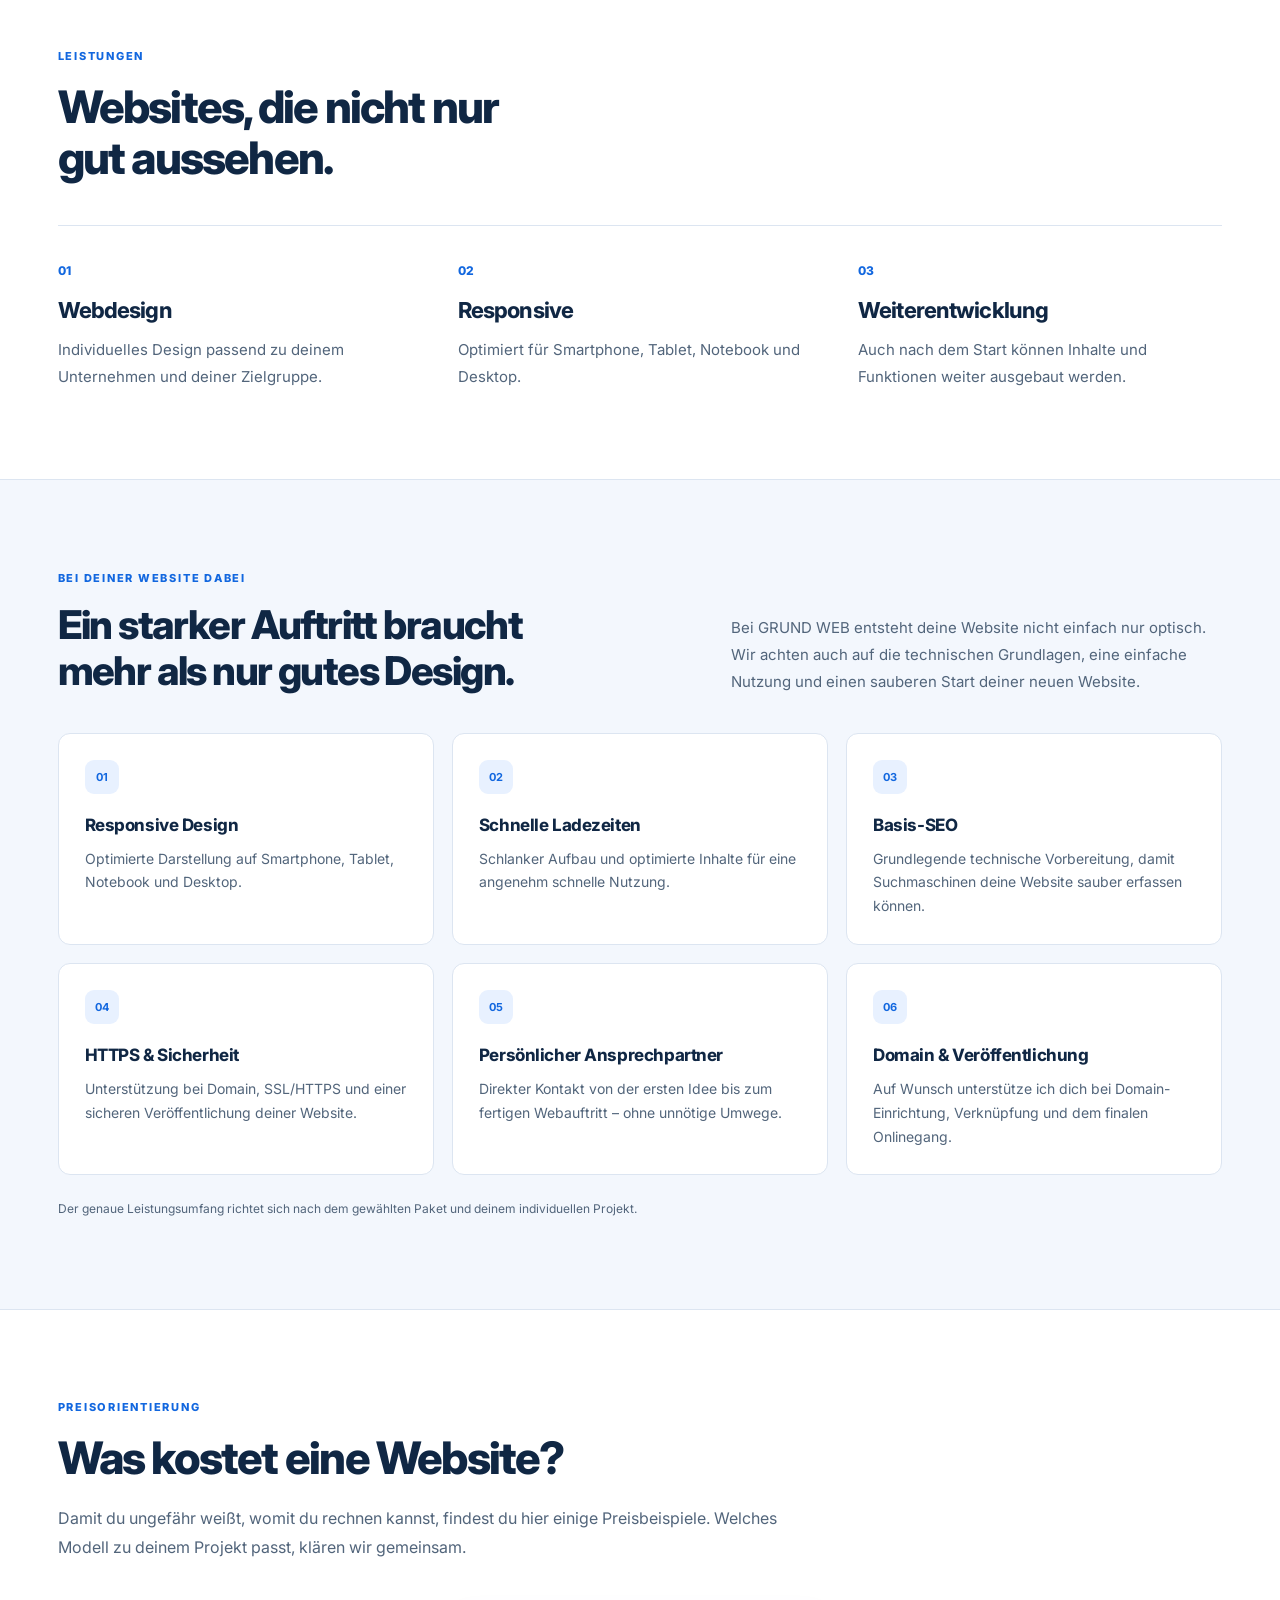
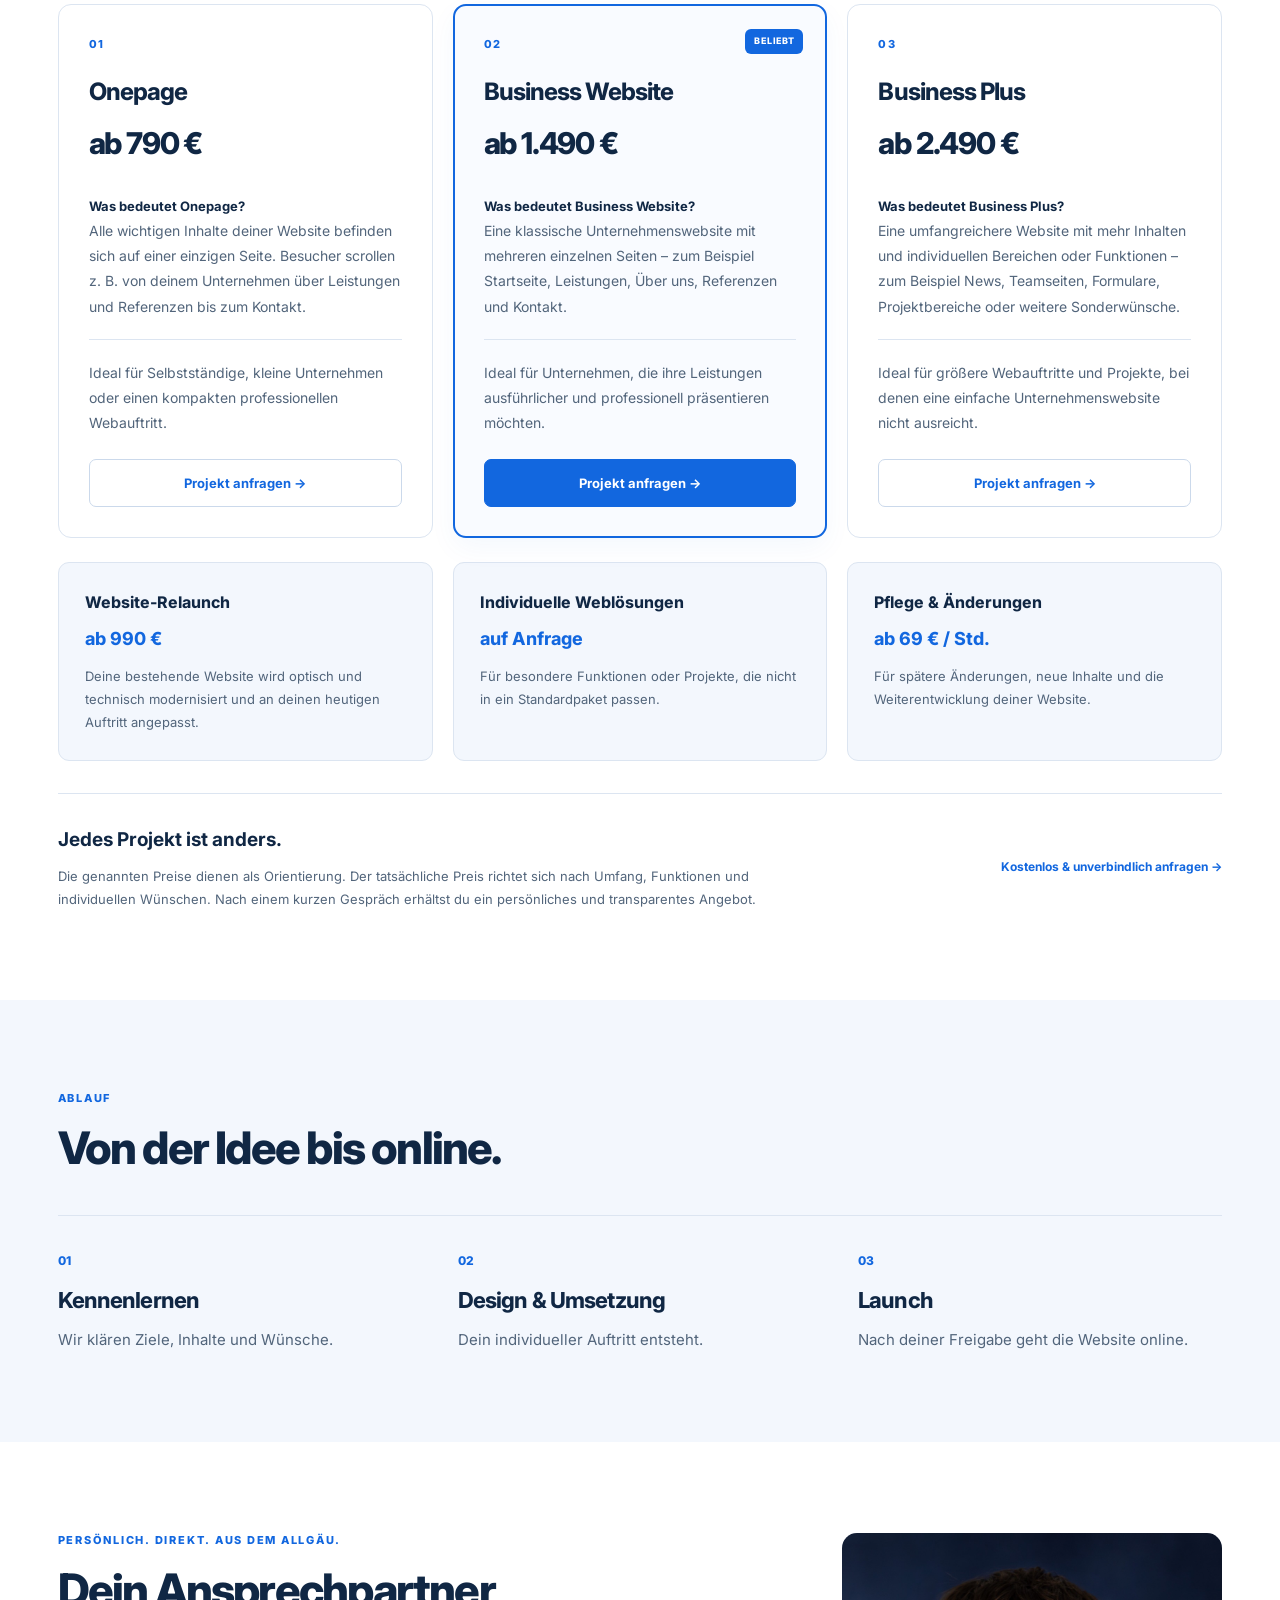
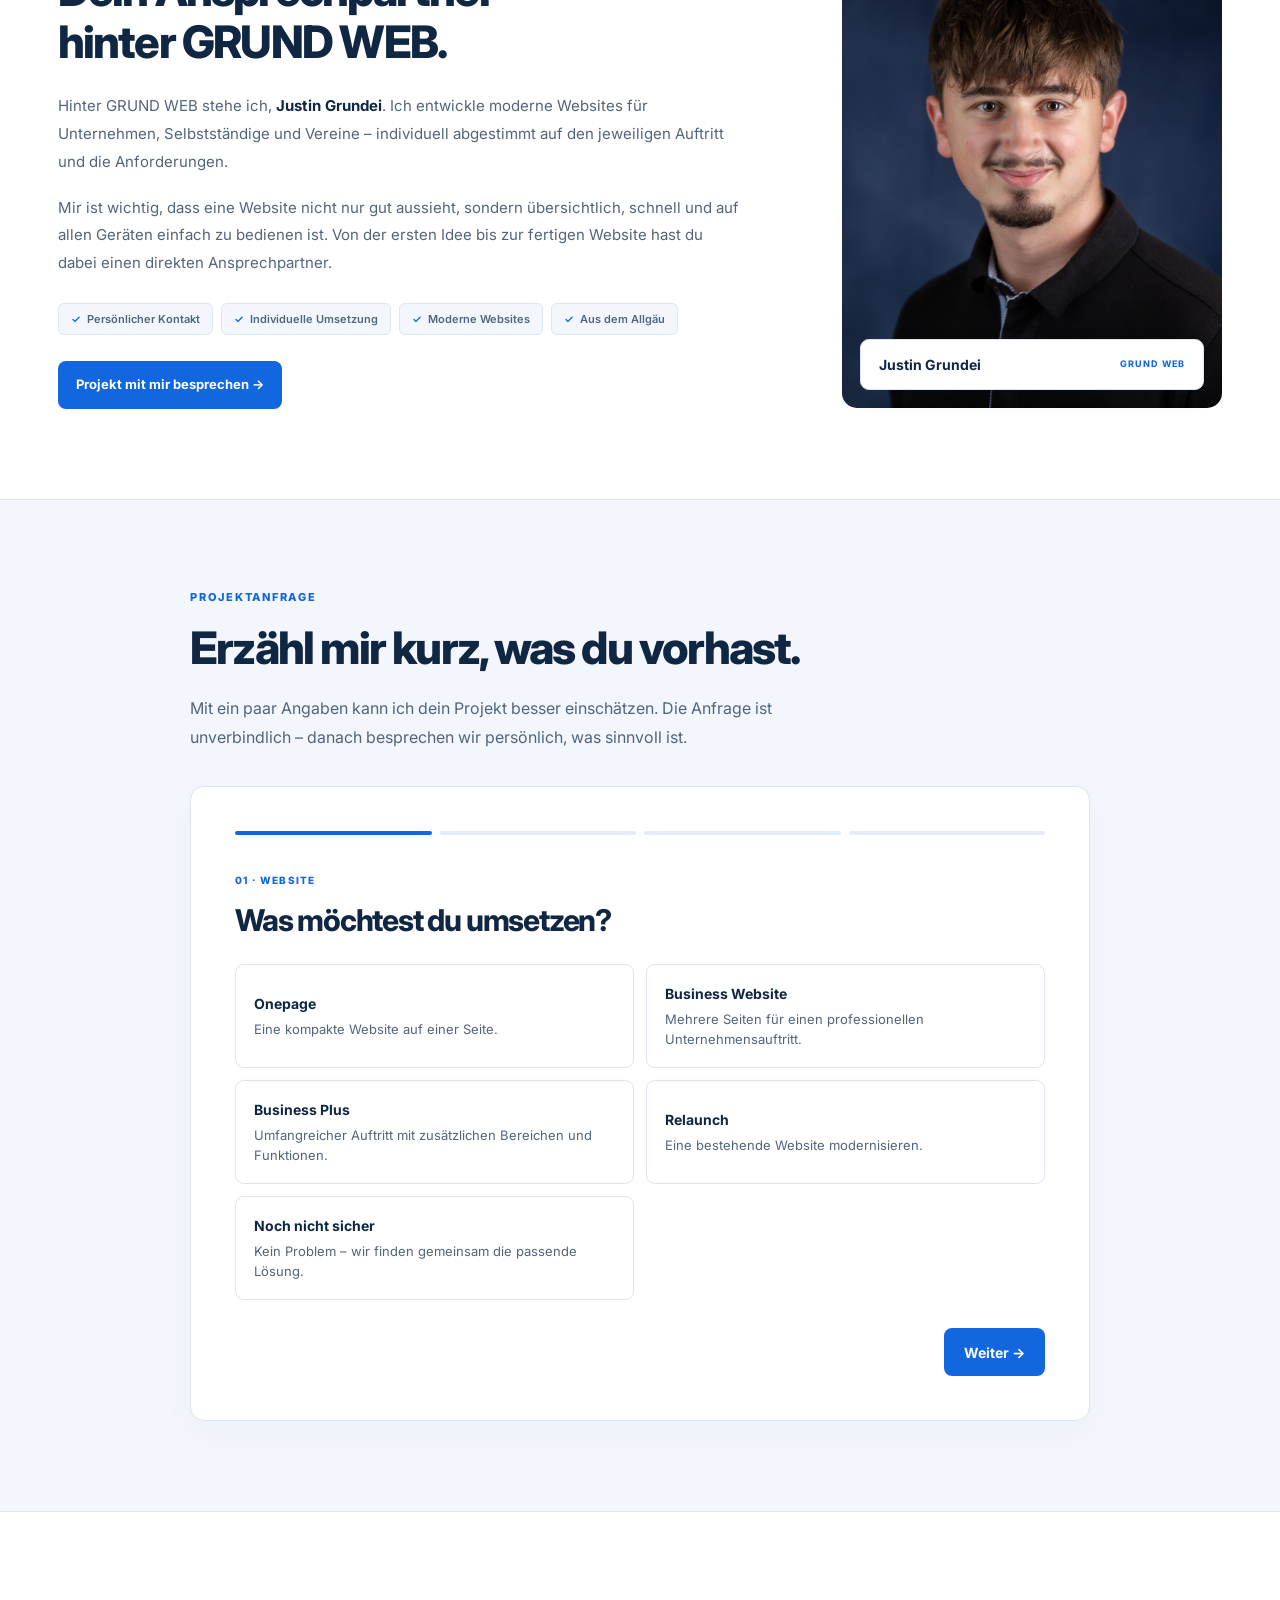
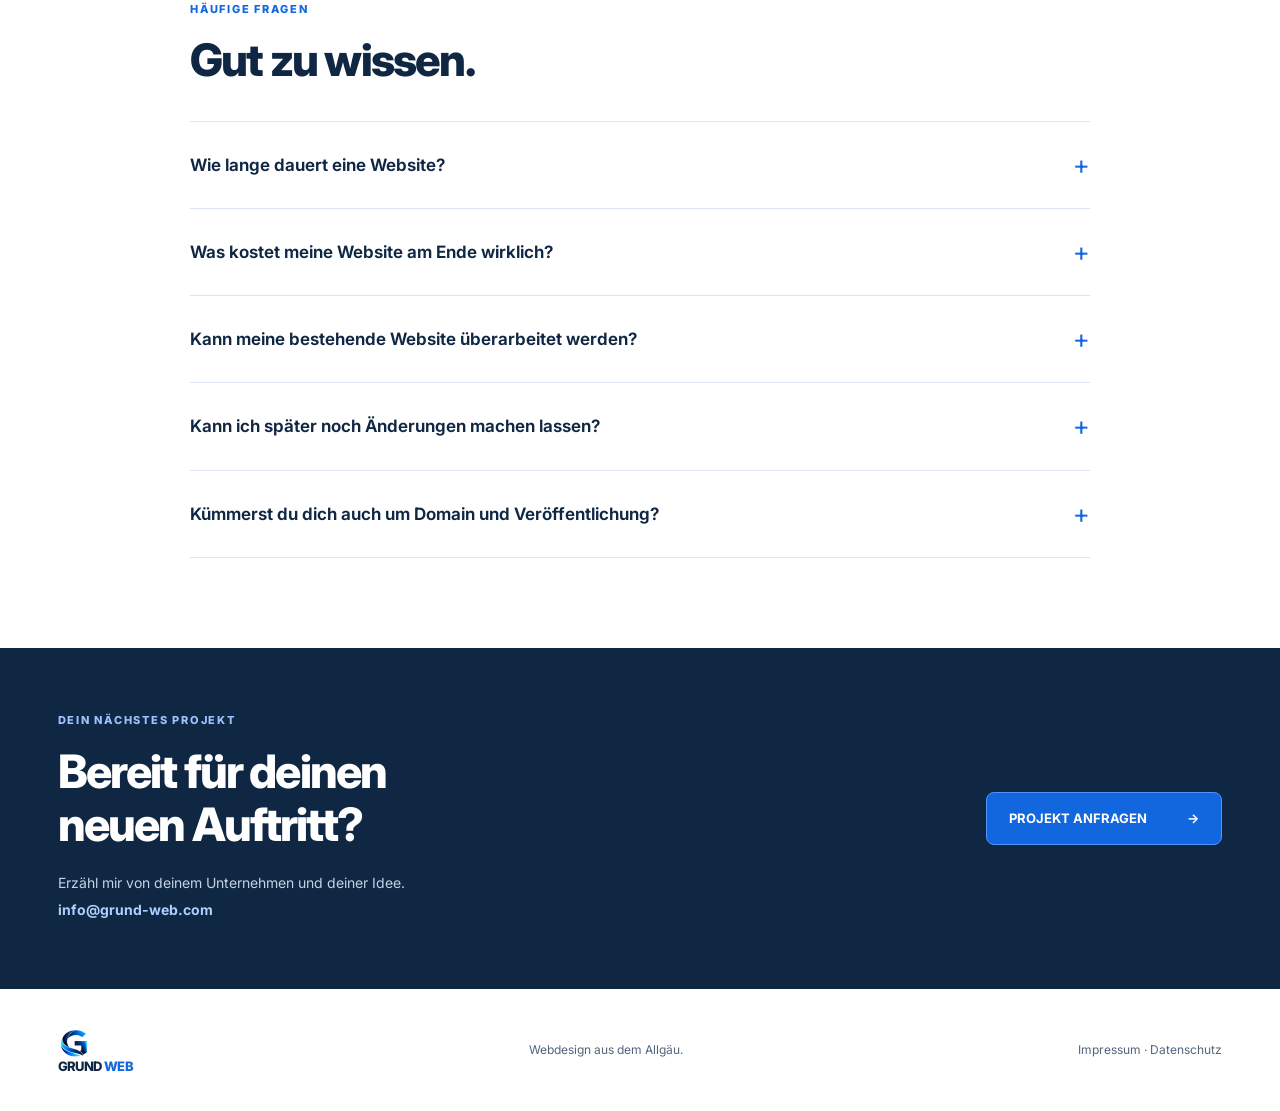
==== commit 5a0ad850: "Replace about portrait with new photo" ====
--- a/index.html
+++ b/index.html
@@ -91,7 +91,7 @@
 </div>
 </section>
 <section class="section pale" id="ablauf"><p class="over">ABLAUF</p><h2>Von der Idee bis online.</h2><div class="cols"><div><b>01</b><h3>Kennenlernen</h3><p>Wir klären Ziele, Inhalte und Wünsche.</p></div><div><b>02</b><h3>Design &amp; Umsetzung</h3><p>Dein individueller Auftritt entsteht.</p></div><div><b>03</b><h3>Launch</h3><p>Nach deiner Freigabe geht die Website online.</p></div></div></section>
-<section class="section gw-about" id="ueber"><div class="gw-about-copy"><p class="over">PERSÖNLICH. DIREKT. AUS DEM ALLGÄU.</p><h2>Dein Ansprechpartner<br/>hinter GRUND WEB.</h2><p>Hinter GRUND WEB stehe ich, <strong>Justin Grundei</strong>. Ich entwickle moderne Websites für Unternehmen, Selbstständige und Vereine – individuell abgestimmt auf den jeweiligen Auftritt und die Anforderungen.</p><p>Mir ist wichtig, dass eine Website nicht nur gut aussieht, sondern übersichtlich, schnell und auf allen Geräten einfach zu bedienen ist. Von der ersten Idee bis zur fertigen Website hast du dabei einen direkten Ansprechpartner.</p><div class="gw-about-points"><span>Persönlicher Kontakt</span><span>Individuelle Umsetzung</span><span>Moderne Websites</span><span>Aus dem Allgäu</span></div><a class="gw-about-cta" href="#projektanfrage">Projekt mit mir besprechen →</a></div><div class="gw-about-photo"><div class="gw-about-photo-frame"><img alt="Justin Grundei – Ansprechpartner bei GRUND WEB" decoding="async" height="1000" loading="lazy" src="justin.jpg" width="800"/></div><div class="gw-about-name"><strong>Justin Grundei</strong><span>GRUND WEB</span></div></div></section>
+<section class="section gw-about" id="ueber"><div class="gw-about-copy"><p class="over">PERSÖNLICH. DIREKT. AUS DEM ALLGÄU.</p><h2>Dein Ansprechpartner<br/>hinter GRUND WEB.</h2><p>Hinter GRUND WEB stehe ich, <strong>Justin Grundei</strong>. Ich entwickle moderne Websites für Unternehmen, Selbstständige und Vereine – individuell abgestimmt auf den jeweiligen Auftritt und die Anforderungen.</p><p>Mir ist wichtig, dass eine Website nicht nur gut aussieht, sondern übersichtlich, schnell und auf allen Geräten einfach zu bedienen ist. Von der ersten Idee bis zur fertigen Website hast du dabei einen direkten Ansprechpartner.</p><div class="gw-about-points"><span>Persönlicher Kontakt</span><span>Individuelle Umsetzung</span><span>Moderne Websites</span><span>Aus dem Allgäu</span></div><a class="gw-about-cta" href="#projektanfrage">Projekt mit mir besprechen →</a></div><div class="gw-about-photo"><div class="gw-about-photo-frame"><img alt="Justin Grundei – Ansprechpartner bei GRUND WEB" decoding="async" height="1365" loading="lazy" src="justin.jpg?v=20261024" width="2048"/></div><div class="gw-about-name"><strong>Justin Grundei</strong><span>GRUND WEB</span></div></div></section>
 <section class="gw-request" id="projektanfrage">
 <div class="gw-request-wrap">
 <div class="gw-request-head"><span class="gw-kicker">PROJEKTANFRAGE</span><h2>Erzähl mir kurz, was du vorhast.</h2><p>Mit ein paar Angaben kann ich dein Projekt besser einschätzen. Die Anfrage ist unverbindlich – danach besprechen wir persönlich, was sinnvoll ist.</p></div>
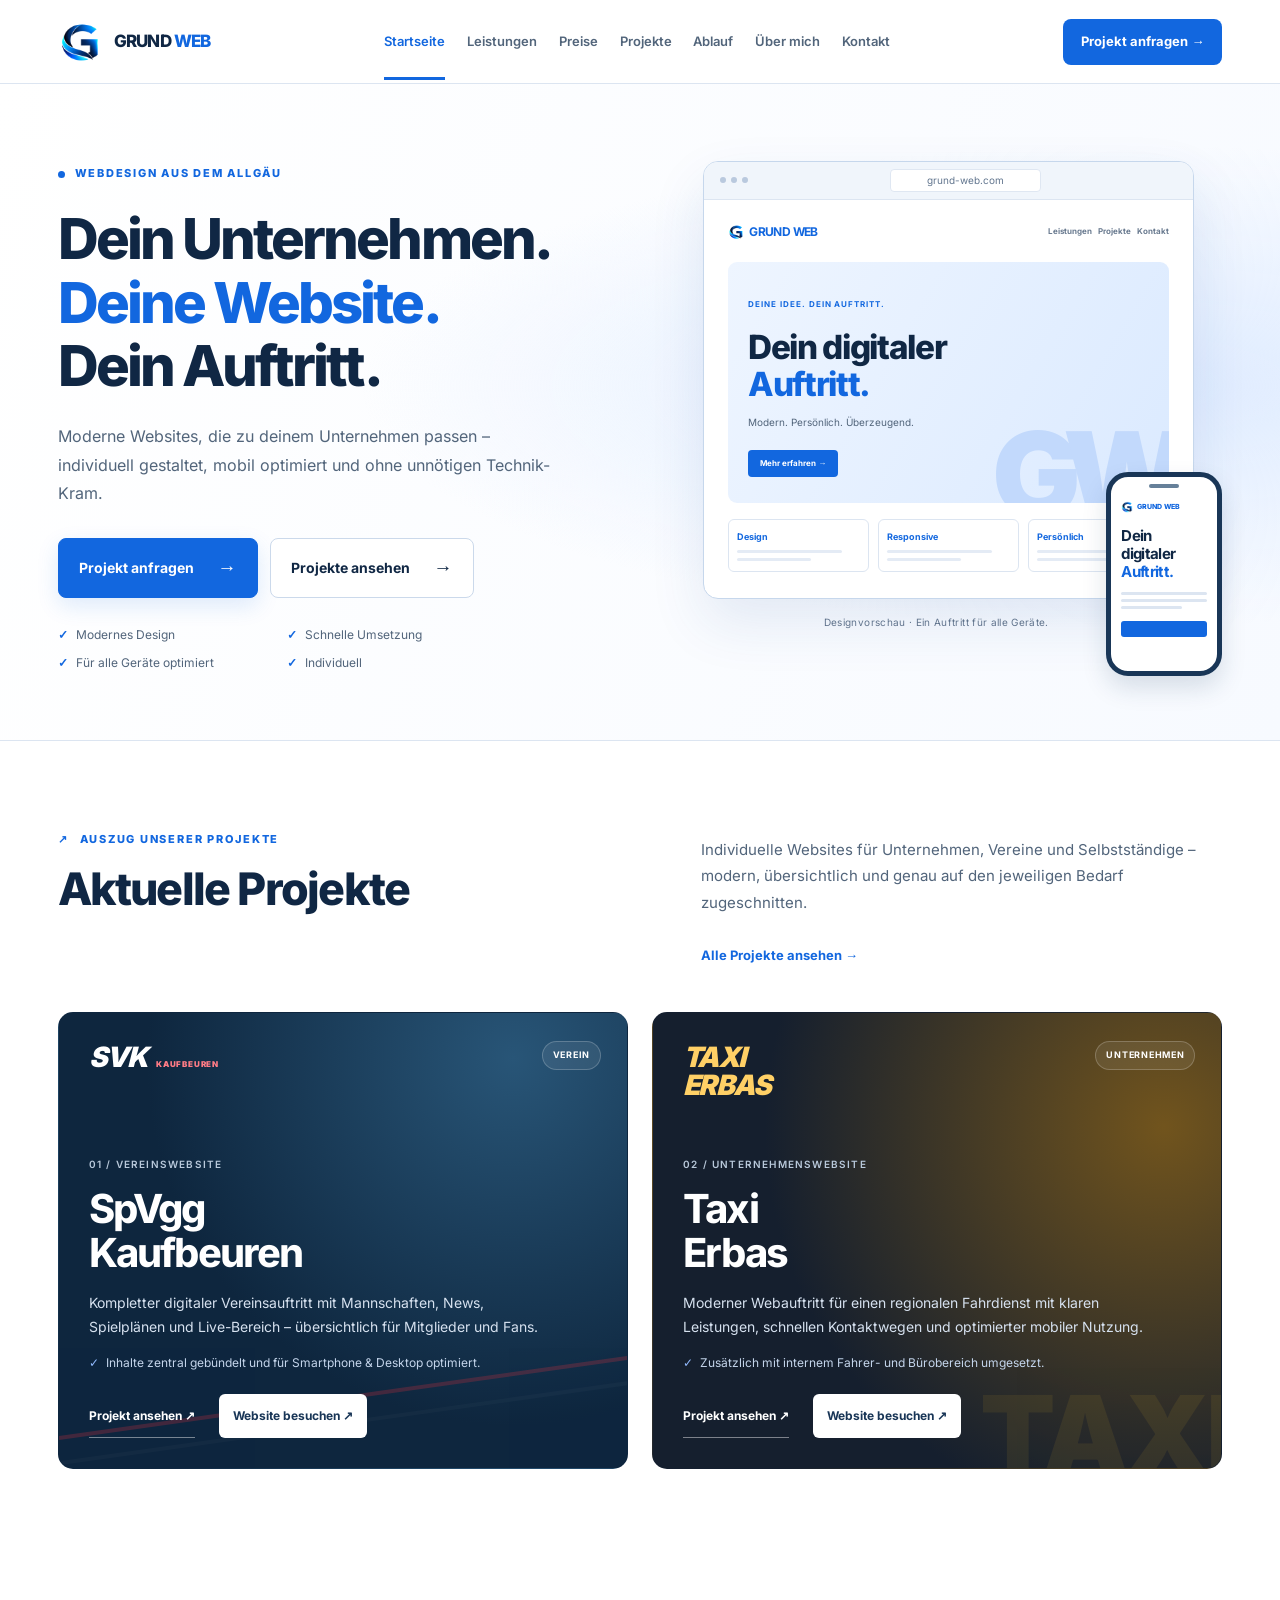
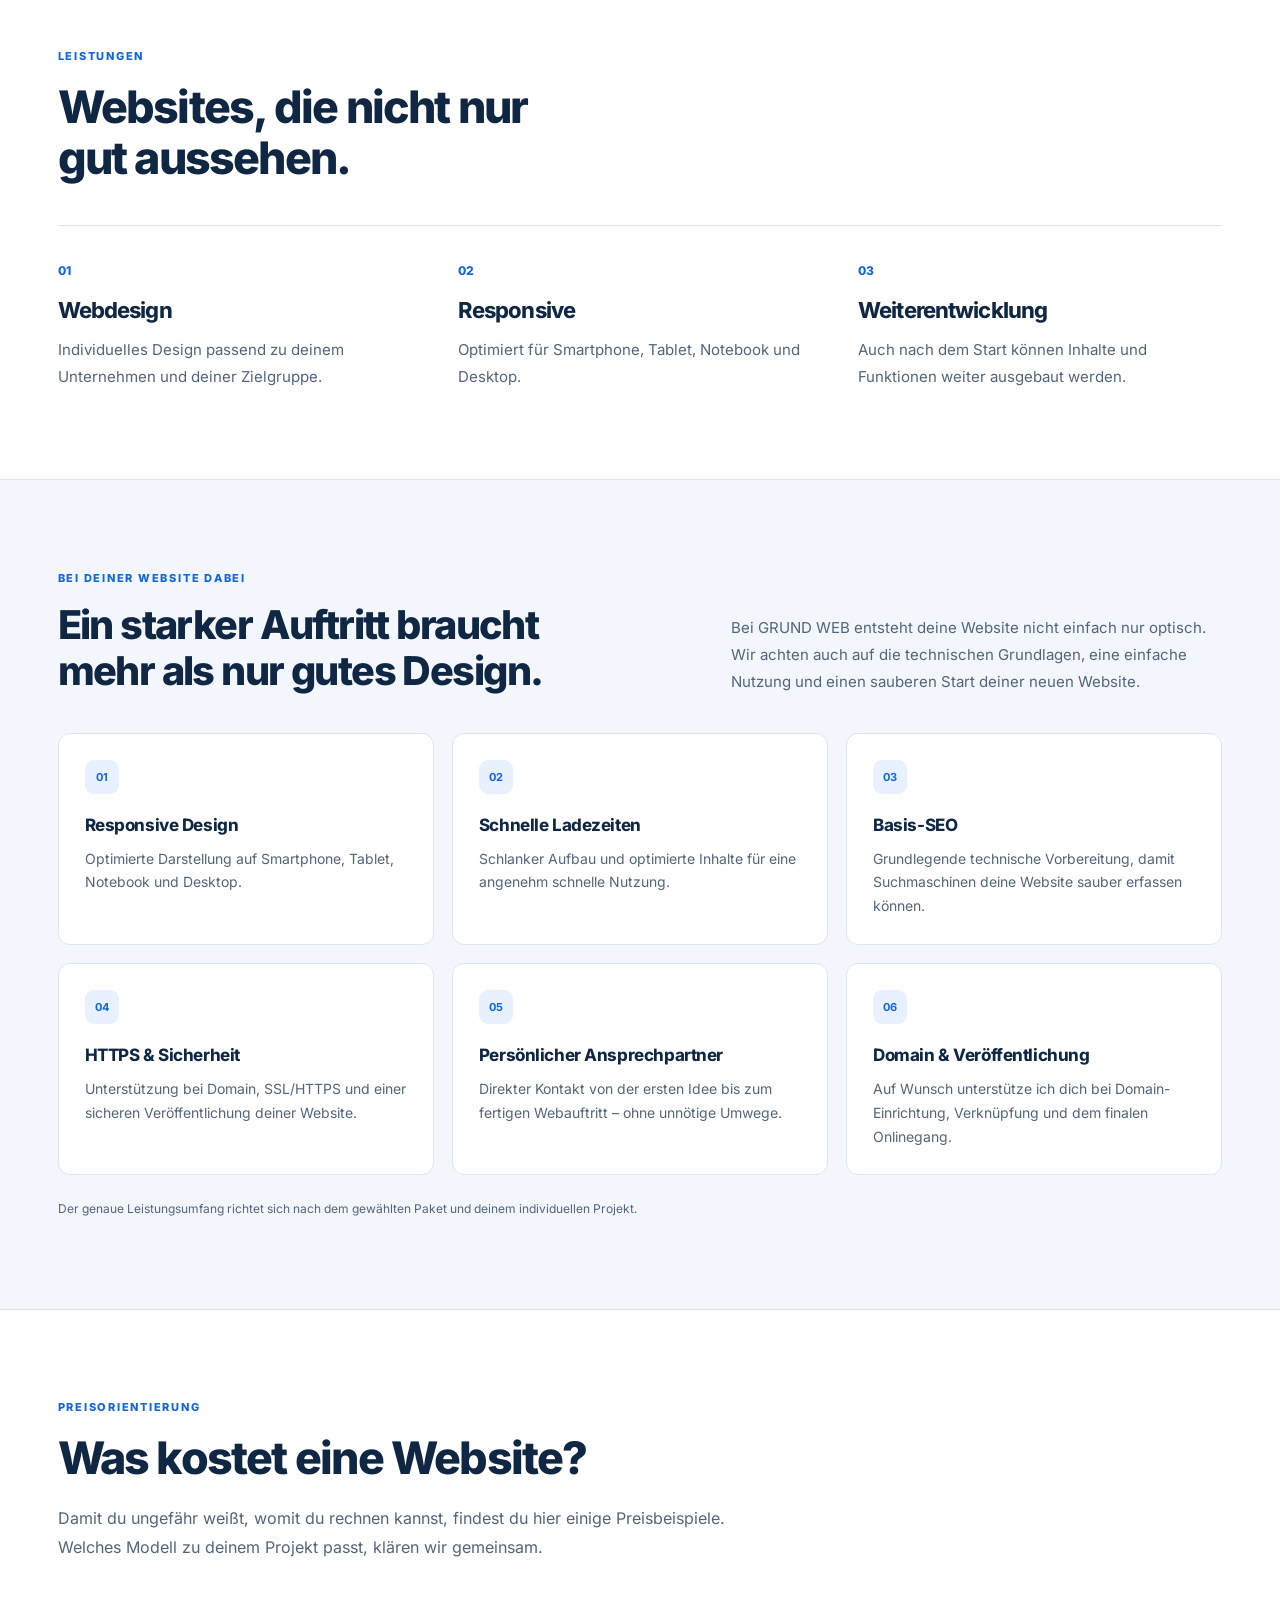
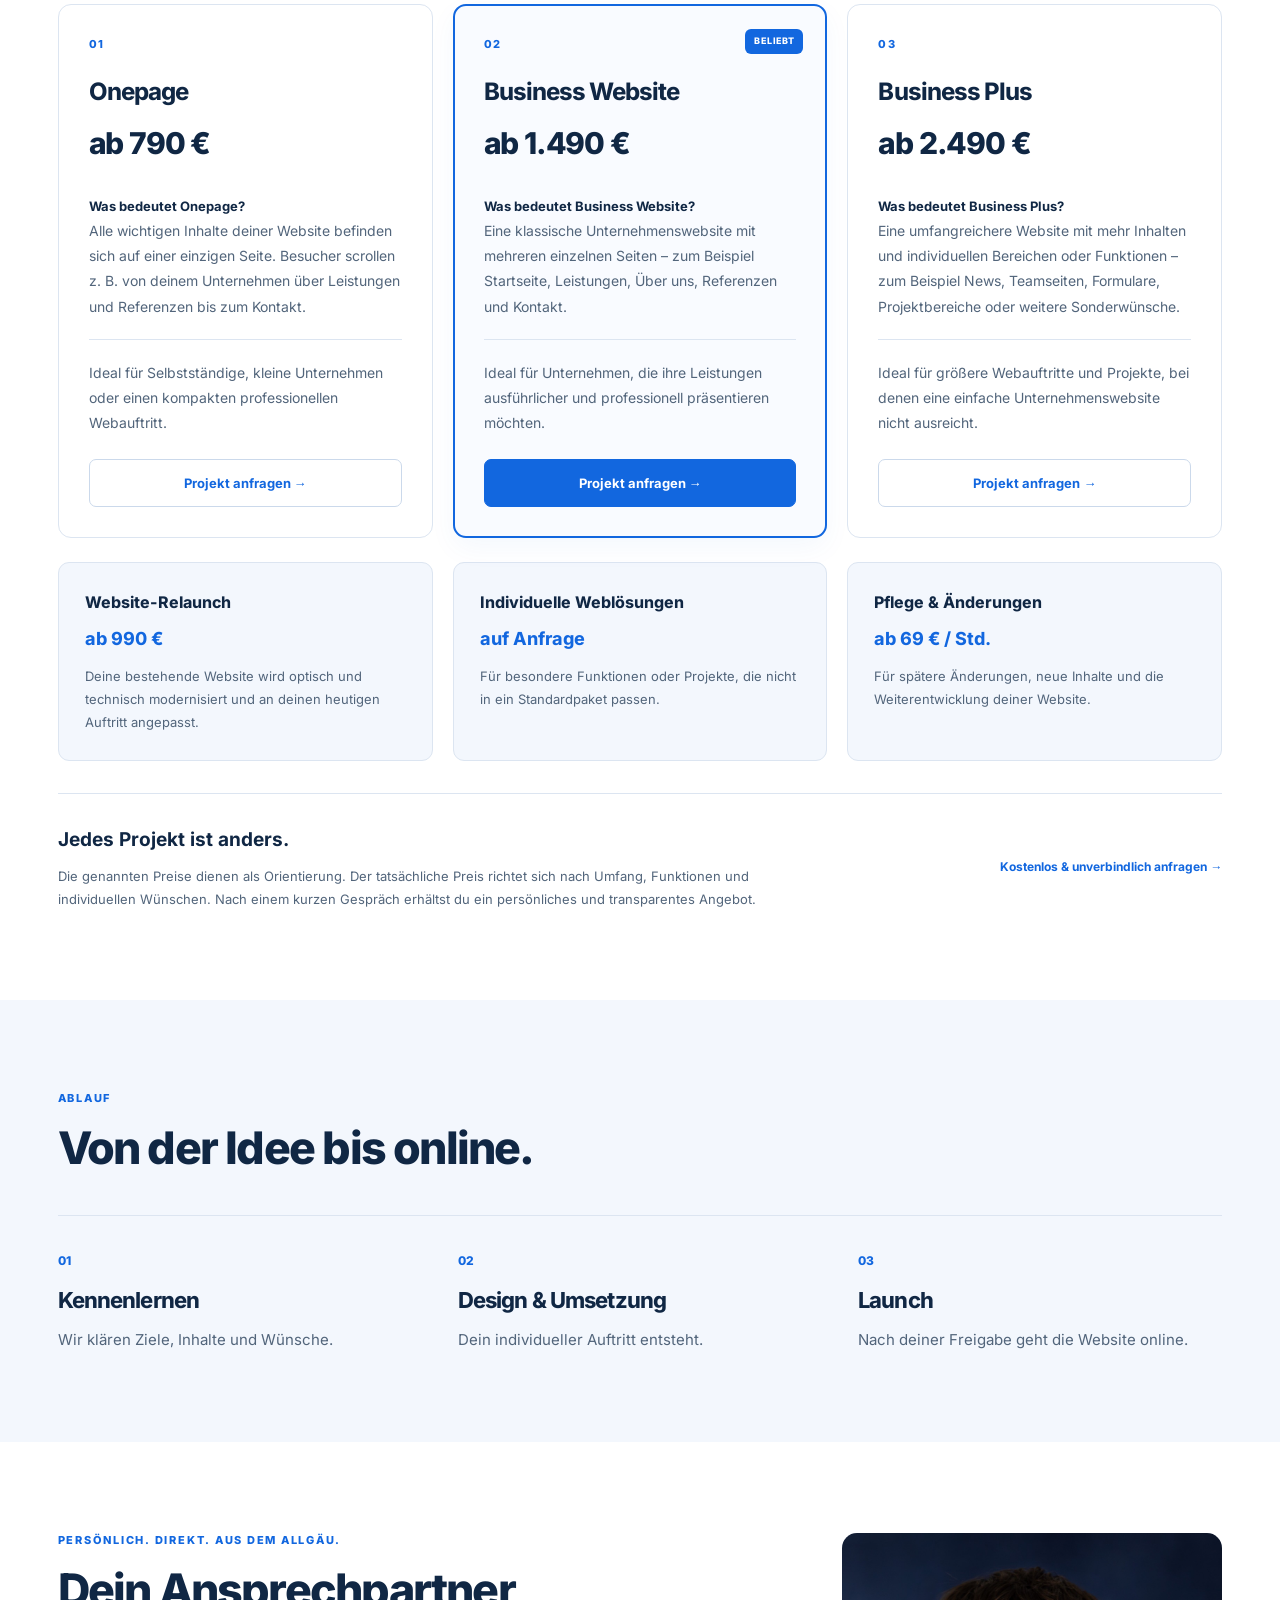
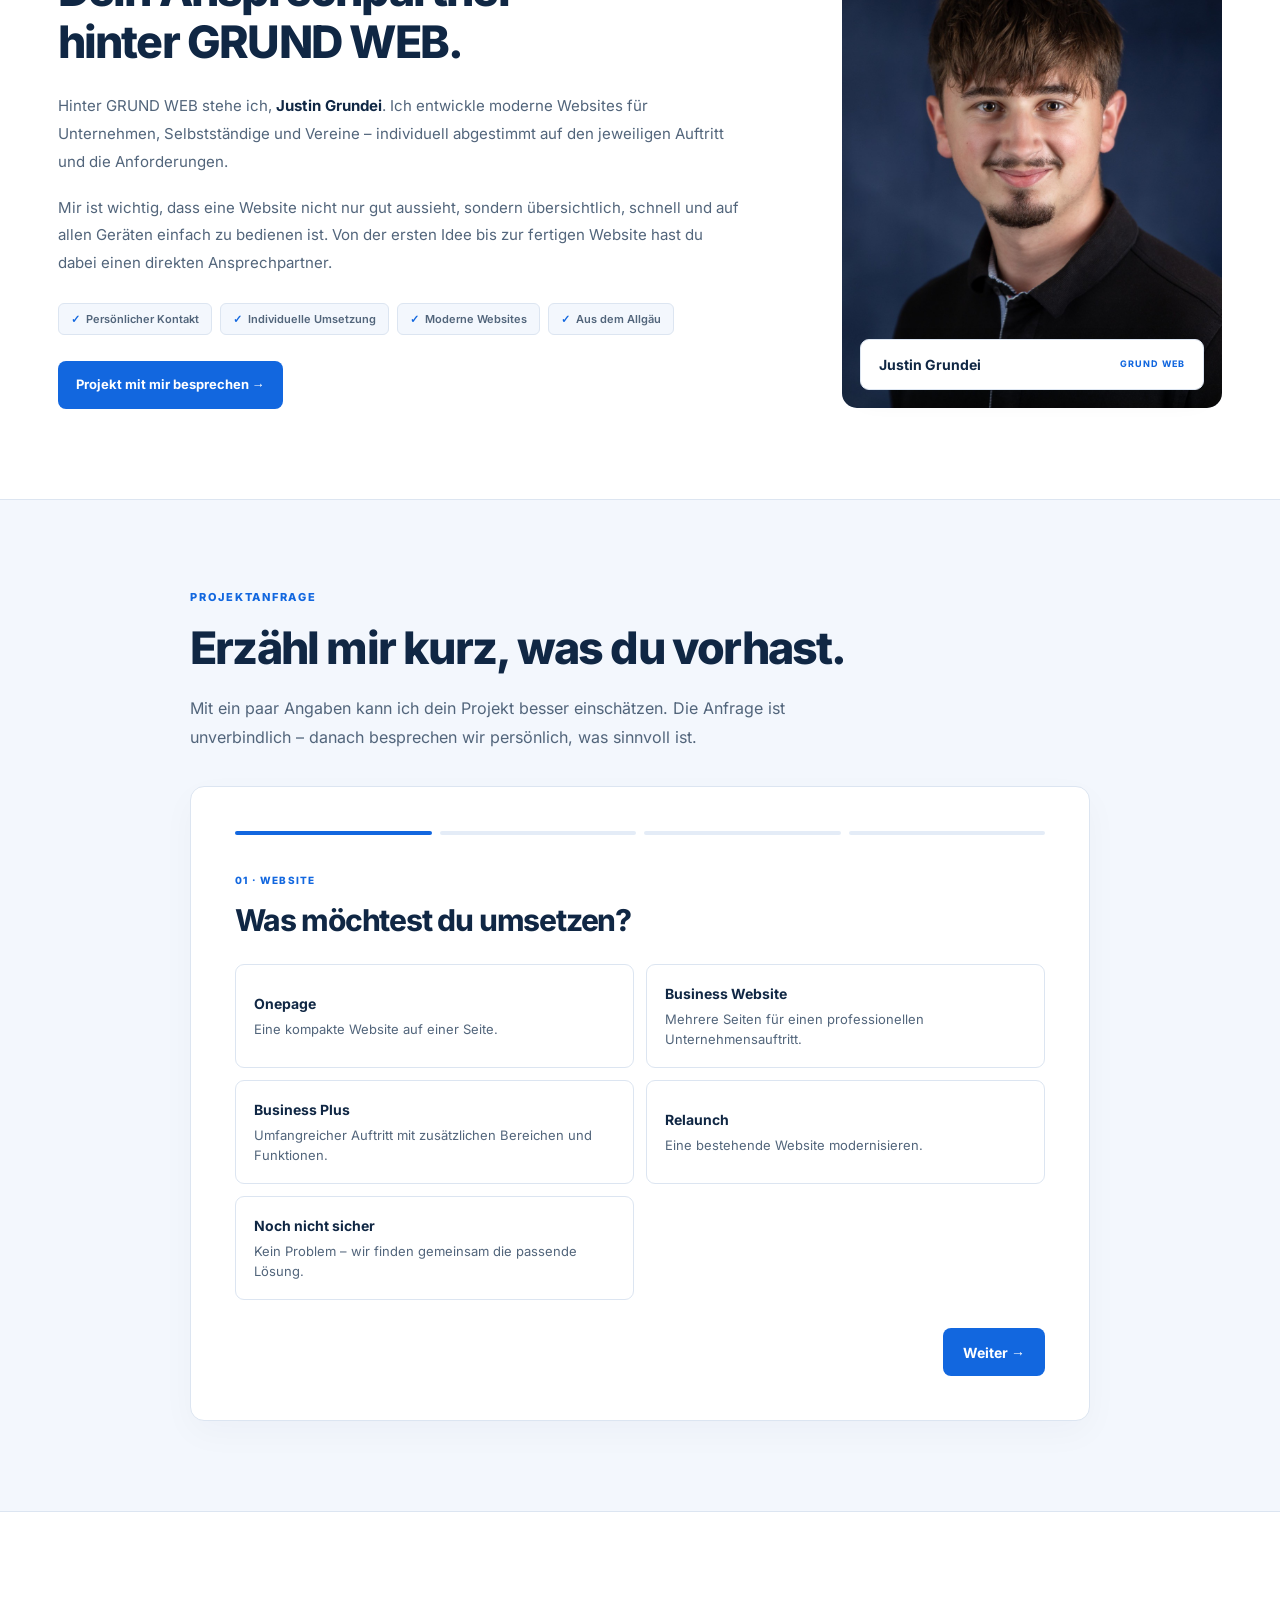
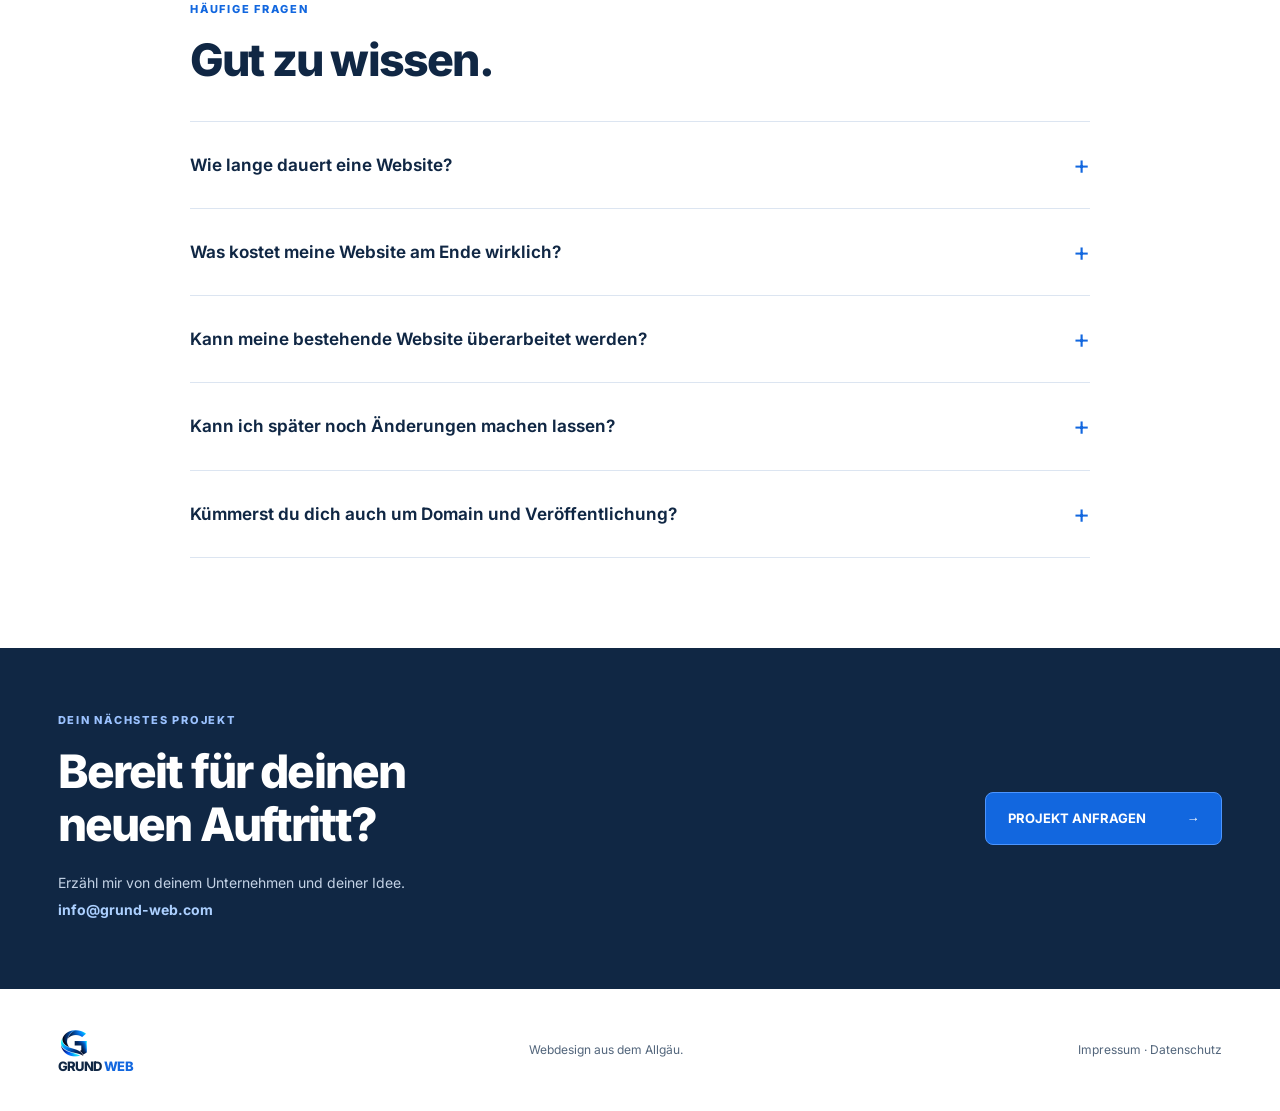
==== commit df472b15: "Entwurf: Verbesserungen (DSGVO-Schriften, Bilder, SEO, Aufräumen) Co-Authored-By: Claude Opus 5.5 <n" ====
--- a/index.html
+++ b/index.html
@@ -1,9 +1,9 @@
 <!DOCTYPE html>
 
-<html lang="de"><head><meta charset="utf-8"/><meta content="width=device-width,initial-scale=1" name="viewport"/><title>GRUND WEB | Webdesign aus dem Allgäu</title><meta content="GRUND WEB erstellt moderne, schnelle und mobil optimierte Websites für Unternehmen, Selbstständige und Vereine im Allgäu." name="description"/><meta content="#1267df" name="theme-color"/><link href="https://grund-web.com/" rel="canonical"/><meta content="GRUND WEB | Webdesign aus dem Allgäu" property="og:title"/><meta content="Dein Unternehmen. Deine Website. Dein Auftritt. Moderne Websites – individuell, mobil optimiert und persönlich umgesetzt." property="og:description"/><meta content="website" property="og:type"/><meta content="https://grund-web.com/" property="og:url"/><link href="https://fonts.googleapis.com" rel="preconnect"/><link crossorigin="" href="https://fonts.gstatic.com" rel="preconnect"/><link href="https://fonts.googleapis.com/css2?family=Inter:wght@400;500;600;700;800;900&amp;display=swap" rel="stylesheet"/><link href="style.css?v=20261014-logo" rel="stylesheet"/>
+<html lang="de"><head><meta charset="utf-8"/><meta content="width=device-width,initial-scale=1" name="viewport"/><title>GRUND WEB | Webdesign aus dem Allgäu</title><meta content="GRUND WEB erstellt moderne, schnelle und mobil optimierte Websites für Unternehmen, Selbstständige und Vereine im Allgäu." name="description"/><meta content="#1267df" name="theme-color"/><link href="https://grund-web.com/" rel="canonical"/><meta content="GRUND WEB | Webdesign aus dem Allgäu" property="og:title"/><meta content="Dein Unternehmen. Deine Website. Dein Auftritt. Moderne Websites – individuell, mobil optimiert und persönlich umgesetzt." property="og:description"/><meta content="website" property="og:type"/><meta content="https://grund-web.com/" property="og:url"/><link href="fonts/fonts.css" rel="stylesheet"/><link href="style.css?v=20261014-logo" rel="stylesheet"/>
 <link rel="icon" type="image/png" href="grund-web-logo.png?v=20261014-logo"/></head><body><a class="skip-link" href="#start">Zum Inhalt</a>
 <header class="site-header"><a class="logo" href="#start"><img alt="" class="brand-mark" height="44" width="44" src="grund-web-logo.png"/><b>GRUND <em class="brand-word-web">WEB</em></b></a><button aria-controls="main-nav" aria-expanded="false" aria-label="Menü öffnen" class="menu-toggle" type="button">Menü <span aria-hidden="true">☰</span></button><nav aria-label="Hauptnavigation" id="main-nav"><a class="active" href="#start">Startseite</a><a href="#leistungen">Leistungen</a><a href="#preise">Preise</a><a href="#projekte">Projekte</a><a href="#ablauf">Ablauf</a><a href="#ueber">Über mich</a><a href="#projektanfrage">Kontakt</a></nav><a class="topcta" href="#projektanfrage">Projekt anfragen →</a></header>
-<main id="start" tabindex="-1"><section class="hero"><div class="hero-inner"><div class="copy"><p class="over">WEBDESIGN AUS DEM ALLGÄU</p><h1 class="headline"><span>Dein Unternehmen.</span><span class="blue">Deine Website.</span><span>Dein Auftritt.</span></h1><p class="intro">Moderne Websites, die zu deinem Unternehmen passen – individuell gestaltet,<br/>mobil optimiert und ohne unnötigen Technik-Kram.</p><div class="buttons"><a class="primary" href="#projektanfrage">Projekt anfragen <b>→</b></a><a href="#projekte">Projekte ansehen <b>→</b></a></div><div class="benefits"><span>Modernes Design</span><span>Schnelle Umsetzung</span><span>Für alle Geräte optimiert</span><span>Individuell</span></div></div><figure class="hero-preview"><div aria-hidden="true"><div class="preview-browser"><div class="browser-toolbar"><i></i><i></i><i></i><span class="browser-address">grund-web.com</span></div><div class="preview-page"><div class="preview-nav"><b><img alt="" class="preview-mark" src="grund-web-logo.png" height="16" width="16"/> GRUND WEB</b><span>Leistungen   Projekte   Kontakt</span></div><div class="preview-main"><small>DEINE IDEE. DEIN AUFTRITT.</small><h3>Dein digitaler<br/><span>Auftritt.</span></h3><p>Modern. Persönlich. Überzeugend.</p><span class="preview-cta">Mehr erfahren →</span><span class="preview-watermark">GW</span></div><div class="preview-services"><div><b>Design</b><span></span><span></span></div><div><b>Responsive</b><span></span><span></span></div><div><b>Persönlich</b><span></span><span></span></div></div></div></div><div class="preview-phone"><div class="phone-speaker"></div><small><img alt="" class="phone-mark" src="grund-web-logo.png" height="12" width="12"/> GRUND WEB</small><strong>Dein digitaler<br/><span>Auftritt.</span></strong><div class="phone-lines"><i></i><i></i><i></i></div><div class="phone-cta"></div></div></div><figcaption>Designvorschau · Ein Auftritt für alle Geräte.</figcaption></figure></div></section>
+<main id="start" tabindex="-1"><section class="hero"><div class="hero-inner"><div class="copy"><p class="over">WEBDESIGN AUS DEM ALLGÄU</p><h1 class="headline"><span>Dein Unternehmen.</span><span class="blue">Deine Website.</span><span>Dein Auftritt.</span></h1><p class="intro">Moderne Websites, die zu deinem Unternehmen passen – individuell gestaltet, <br/>mobil optimiert und ohne unnötigen Technik-Kram.</p><div class="buttons"><a class="primary" href="#projektanfrage">Projekt anfragen <b>→</b></a><a href="#projekte">Projekte ansehen <b>→</b></a></div><div class="benefits"><span>Modernes Design</span><span>Schnelle Umsetzung</span><span>Für alle Geräte optimiert</span><span>Individuell</span></div></div><figure class="hero-preview"><div aria-hidden="true"><div class="preview-browser"><div class="browser-toolbar"><i></i><i></i><i></i><span class="browser-address">grund-web.com</span></div><div class="preview-page"><div class="preview-nav"><b><img alt="" class="preview-mark" src="grund-web-logo.png" height="16" width="16"/> GRUND WEB</b><span>Leistungen   Projekte   Kontakt</span></div><div class="preview-main"><small>DEINE IDEE. DEIN AUFTRITT.</small><h3>Dein digitaler<br/><span>Auftritt.</span></h3><p>Modern. Persönlich. Überzeugend.</p><span class="preview-cta">Mehr erfahren →</span><span class="preview-watermark">GW</span></div><div class="preview-services"><div><b>Design</b><span></span><span></span></div><div><b>Responsive</b><span></span><span></span></div><div><b>Persönlich</b><span></span><span></span></div></div></div></div><div class="preview-phone"><div class="phone-speaker"></div><small><img alt="" class="phone-mark" src="grund-web-logo.png" height="12" width="12"/> GRUND WEB</small><strong>Dein digitaler<br/><span>Auftritt.</span></strong><div class="phone-lines"><i></i><i></i><i></i></div><div class="phone-cta"></div></div></div><figcaption>Designvorschau · Ein Auftritt für alle Geräte.</figcaption></figure></div></section>
 <section class="projects" id="projekte"><div class="ptop"><div><p class="over">↗   AUSZUG UNSERER PROJEKTE</p><h2>Aktuelle Projekte</h2></div><p>Individuelle Websites für Unternehmen, Vereine und Selbstständige – modern, übersichtlich und genau auf den jeweiligen Bedarf zugeschnitten.</p><a href="#cards">Alle Projekte ansehen →</a></div><div class="cards" id="cards">
 <article class="project-card project-svk">
 <div class="project-badge">VEREIN</div>
--- a/fonts/fonts.css
+++ b/fonts/fonts.css
@@ -0,0 +1,2 @@
+/* Lokal gehostet (DSGVO) – Inter, SIL Open Font License */
+@font-face{font-family:'Inter';font-style:normal;font-weight:100 900;font-display:swap;src:url('inter-latin-wght-normal.woff2') format('woff2');}
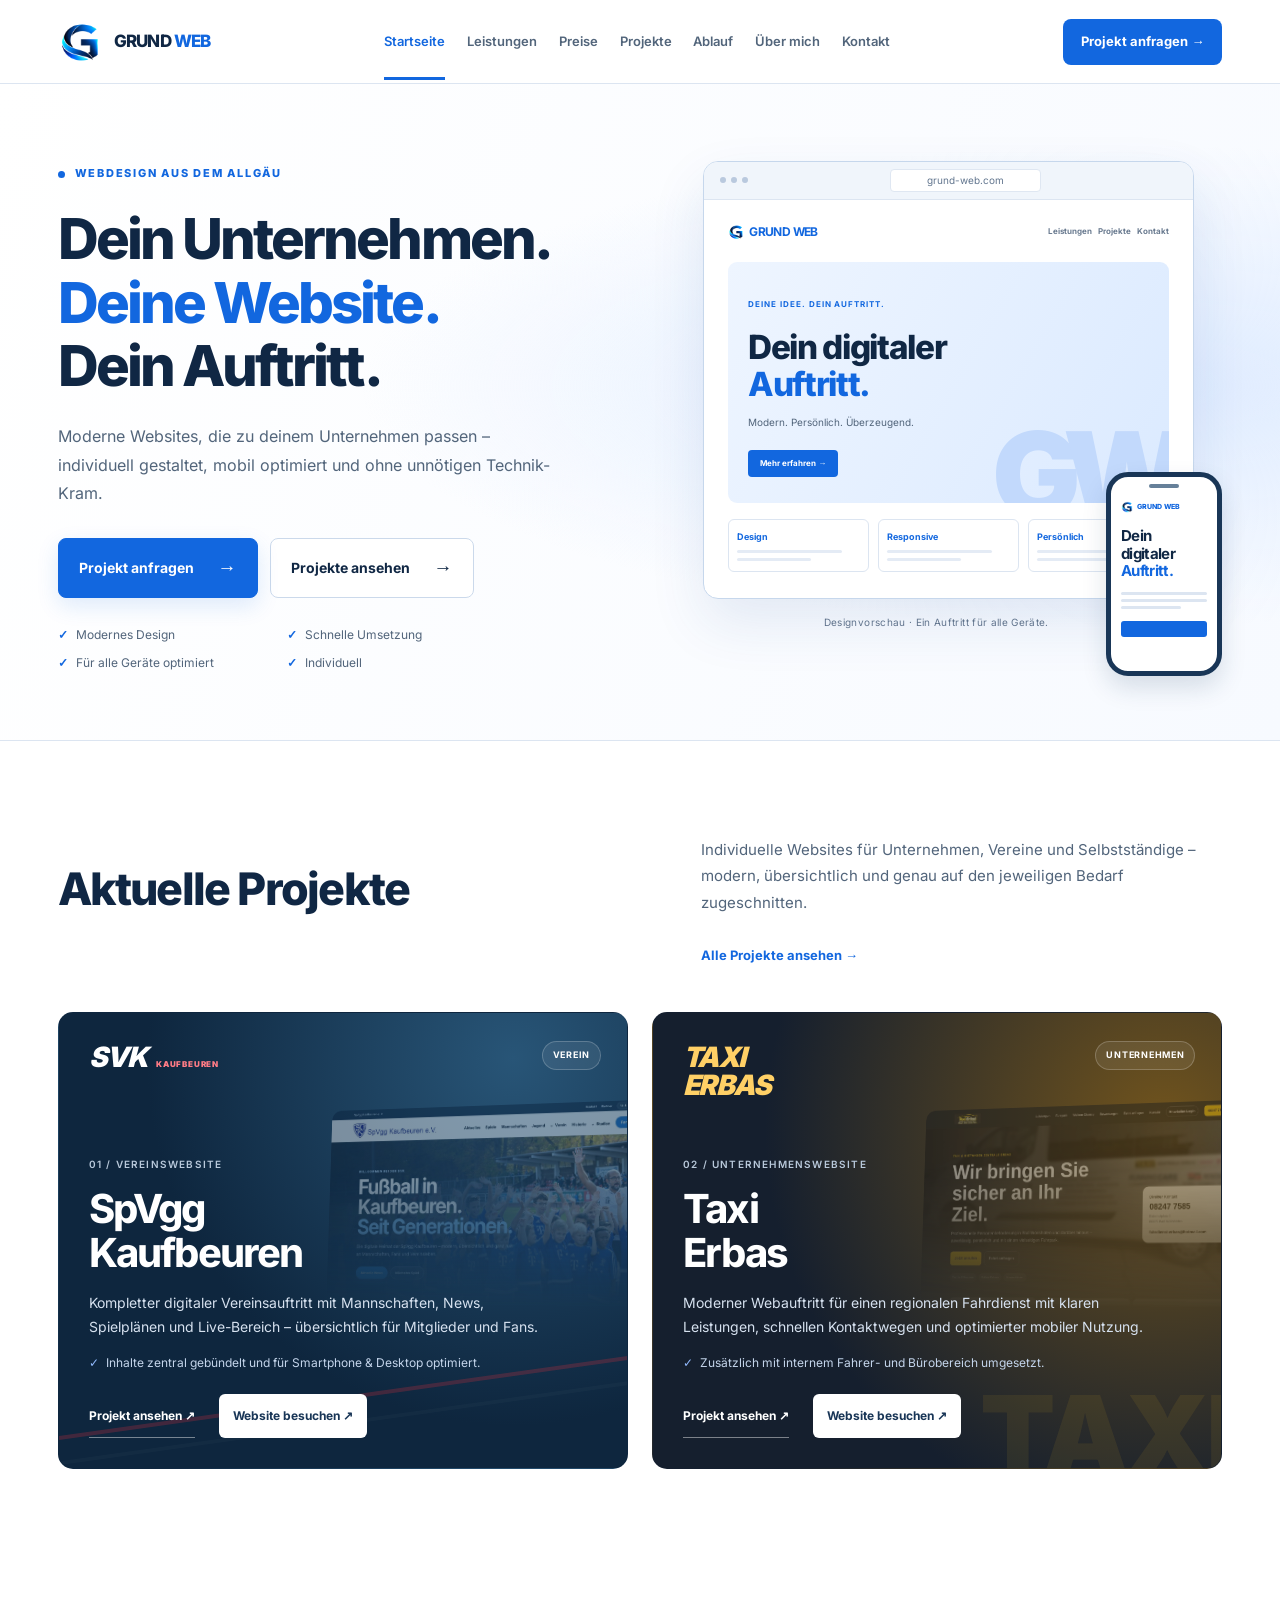
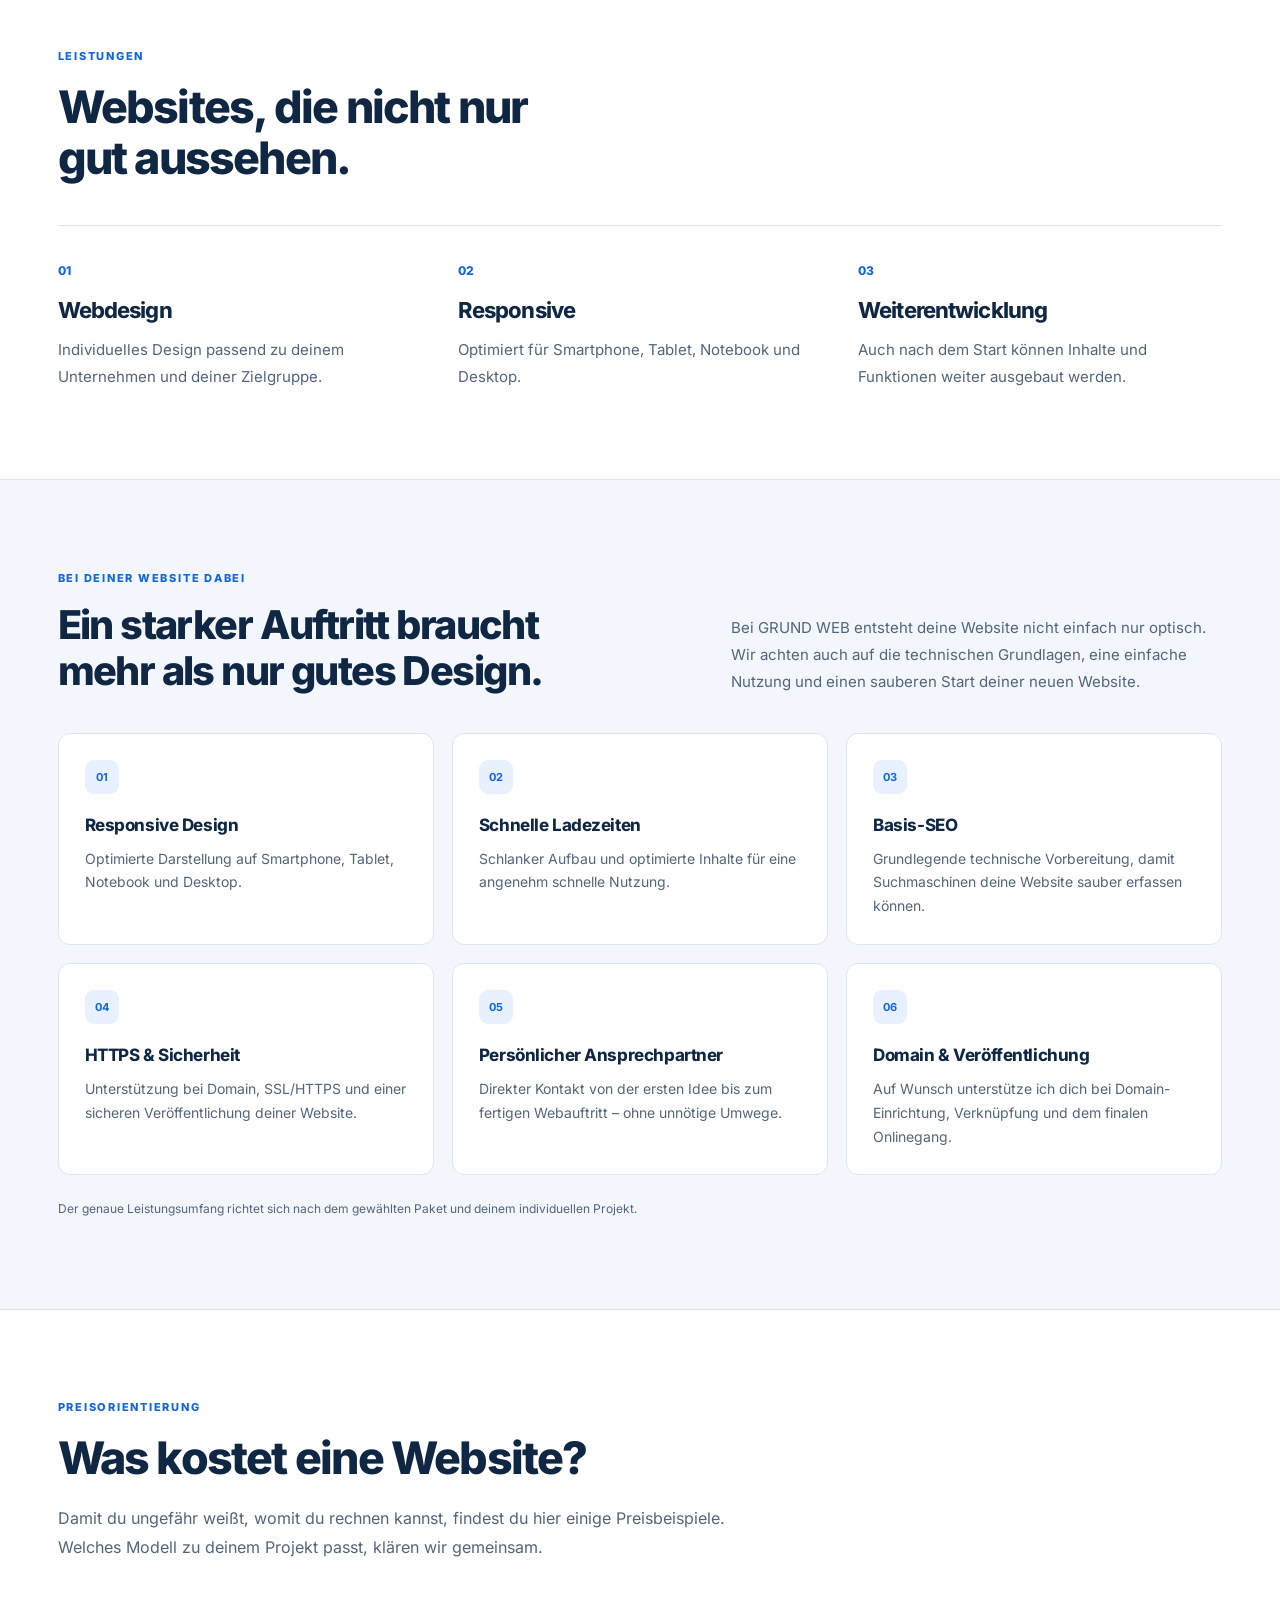
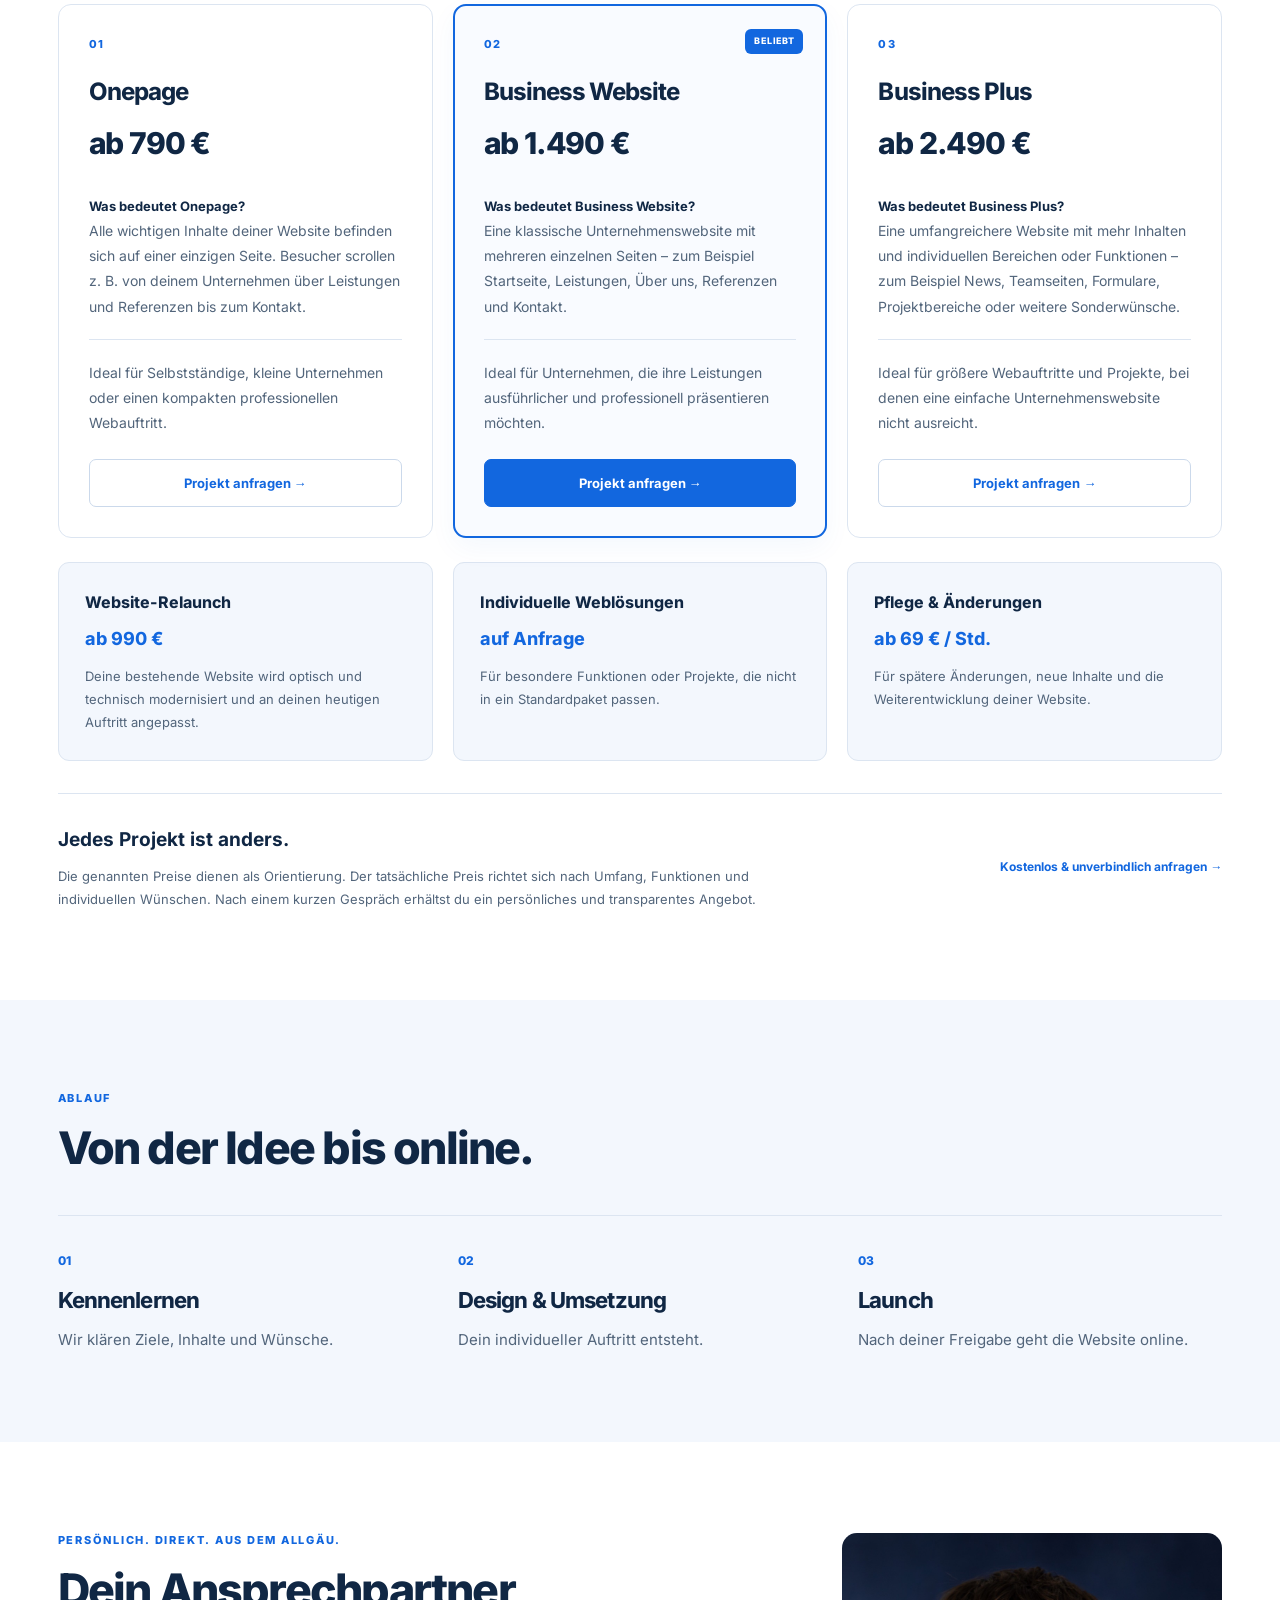
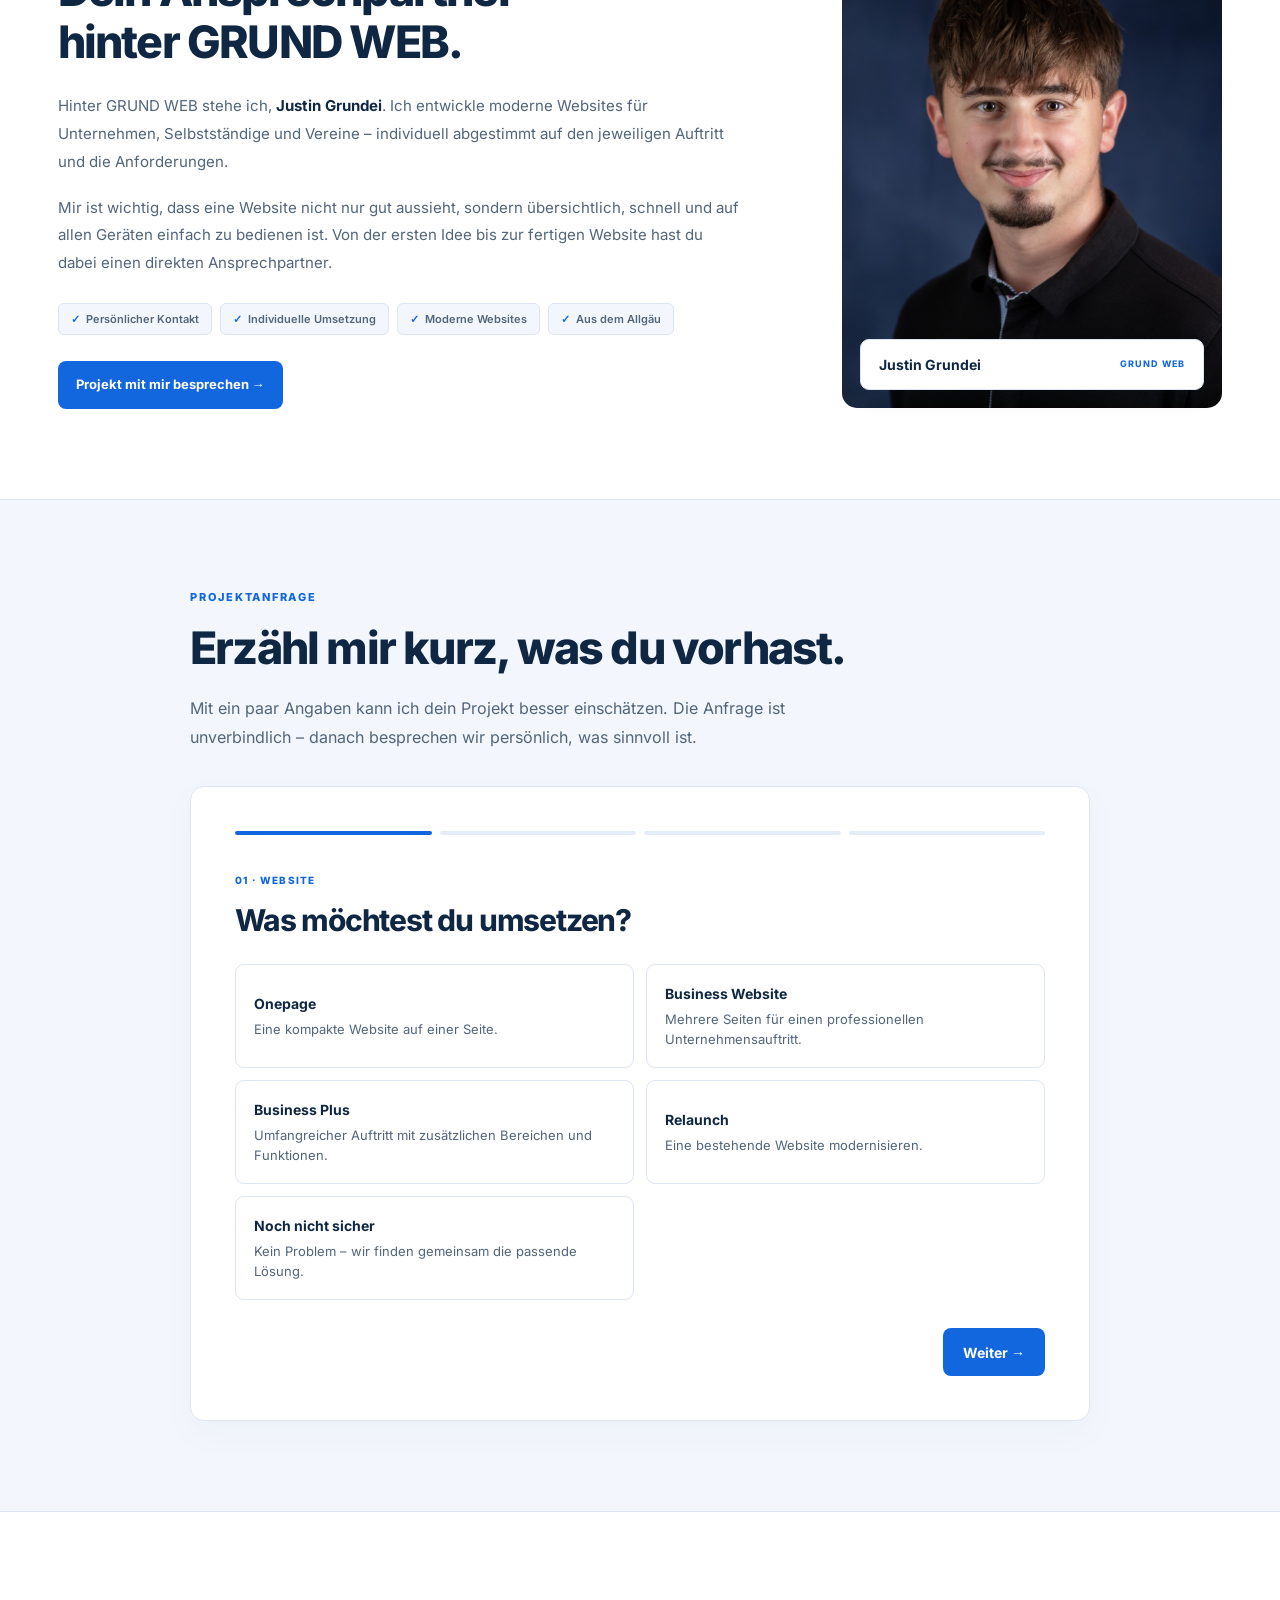
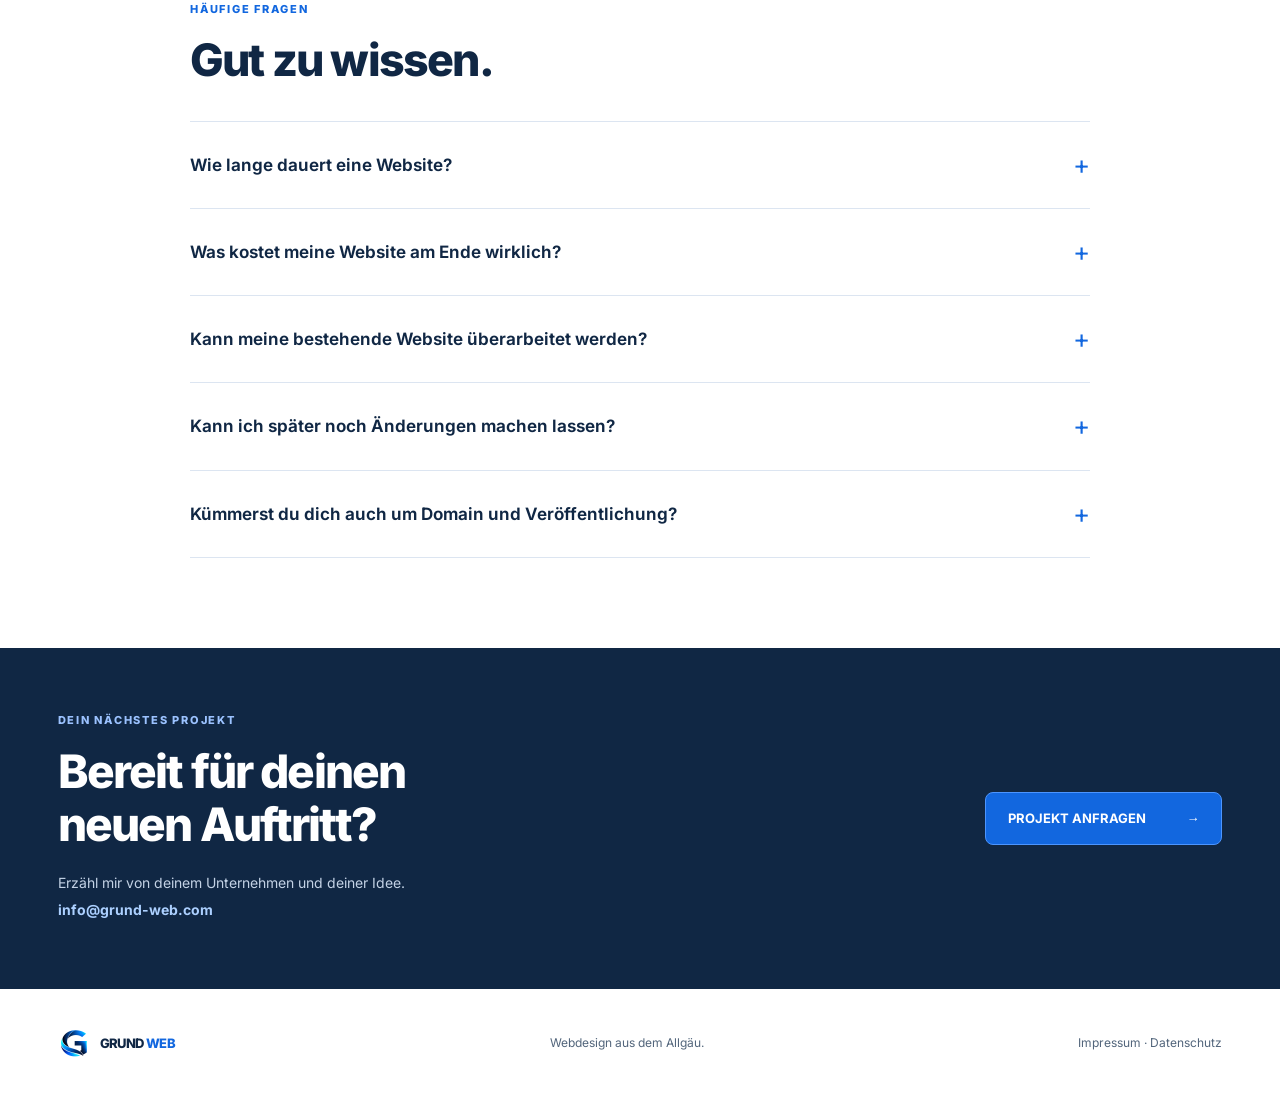
==== commit 65b9076b: "Animationen und Live-Vorschauen der Projekte - Hero: Überschrift baut sich zeilenweise auf, Vorschau" ====
--- a/index.html
+++ b/index.html
@@ -1,13 +1,14 @@
 <!DOCTYPE html>
 
-<html lang="de"><head><meta charset="utf-8"/><meta content="width=device-width,initial-scale=1" name="viewport"/><title>GRUND WEB | Webdesign aus dem Allgäu</title><meta content="GRUND WEB erstellt moderne, schnelle und mobil optimierte Websites für Unternehmen, Selbstständige und Vereine im Allgäu." name="description"/><meta content="#1267df" name="theme-color"/><link href="https://grund-web.com/" rel="canonical"/><meta content="GRUND WEB | Webdesign aus dem Allgäu" property="og:title"/><meta content="Dein Unternehmen. Deine Website. Dein Auftritt. Moderne Websites – individuell, mobil optimiert und persönlich umgesetzt." property="og:description"/><meta content="website" property="og:type"/><meta content="https://grund-web.com/" property="og:url"/><link href="fonts/fonts.css" rel="stylesheet"/><link href="style.css?v=20261014-logo" rel="stylesheet"/>
-<link rel="icon" type="image/png" href="grund-web-logo.png?v=20261014-logo"/></head><body><a class="skip-link" href="#start">Zum Inhalt</a>
+<html lang="de"><head><meta charset="utf-8"/><meta content="width=device-width,initial-scale=1" name="viewport"/><title>GRUND WEB | Webdesign aus dem Allgäu</title><meta content="GRUND WEB erstellt moderne, schnelle und mobil optimierte Websites für Unternehmen, Selbstständige und Vereine im Allgäu." name="description"/><meta content="#1267df" name="theme-color"/><link href="https://grund-web.com/" rel="canonical"/><meta content="GRUND WEB | Webdesign aus dem Allgäu" property="og:title"/><meta content="Dein Unternehmen. Deine Website. Dein Auftritt. Moderne Websites – individuell, mobil optimiert und persönlich umgesetzt." property="og:description"/><meta content="website" property="og:type"/><meta content="https://grund-web.com/" property="og:url"/><link href="fonts/fonts.css" rel="stylesheet"/><link href="style.css?v=20261031-motion" rel="stylesheet"/>
+<link rel="icon" type="image/png" href="grund-web-logo.png?v=20261014-logo"/><script>if(!matchMedia("(prefers-reduced-motion: reduce)").matches)document.documentElement.classList.add("motion")</script></head><body><a class="skip-link" href="#start">Zum Inhalt</a>
 <header class="site-header"><a class="logo" href="#start"><img alt="" class="brand-mark" height="44" width="44" src="grund-web-logo.png"/><b>GRUND <em class="brand-word-web">WEB</em></b></a><button aria-controls="main-nav" aria-expanded="false" aria-label="Menü öffnen" class="menu-toggle" type="button">Menü <span aria-hidden="true">☰</span></button><nav aria-label="Hauptnavigation" id="main-nav"><a class="active" href="#start">Startseite</a><a href="#leistungen">Leistungen</a><a href="#preise">Preise</a><a href="#projekte">Projekte</a><a href="#ablauf">Ablauf</a><a href="#ueber">Über mich</a><a href="#projektanfrage">Kontakt</a></nav><a class="topcta" href="#projektanfrage">Projekt anfragen →</a></header>
 <main id="start" tabindex="-1"><section class="hero"><div class="hero-inner"><div class="copy"><p class="over">WEBDESIGN AUS DEM ALLGÄU</p><h1 class="headline"><span>Dein Unternehmen.</span><span class="blue">Deine Website.</span><span>Dein Auftritt.</span></h1><p class="intro">Moderne Websites, die zu deinem Unternehmen passen – individuell gestaltet, <br/>mobil optimiert und ohne unnötigen Technik-Kram.</p><div class="buttons"><a class="primary" href="#projektanfrage">Projekt anfragen <b>→</b></a><a href="#projekte">Projekte ansehen <b>→</b></a></div><div class="benefits"><span>Modernes Design</span><span>Schnelle Umsetzung</span><span>Für alle Geräte optimiert</span><span>Individuell</span></div></div><figure class="hero-preview"><div aria-hidden="true"><div class="preview-browser"><div class="browser-toolbar"><i></i><i></i><i></i><span class="browser-address">grund-web.com</span></div><div class="preview-page"><div class="preview-nav"><b><img alt="" class="preview-mark" src="grund-web-logo.png" height="16" width="16"/> GRUND WEB</b><span>Leistungen   Projekte   Kontakt</span></div><div class="preview-main"><small>DEINE IDEE. DEIN AUFTRITT.</small><h3>Dein digitaler<br/><span>Auftritt.</span></h3><p>Modern. Persönlich. Überzeugend.</p><span class="preview-cta">Mehr erfahren →</span><span class="preview-watermark">GW</span></div><div class="preview-services"><div><b>Design</b><span></span><span></span></div><div><b>Responsive</b><span></span><span></span></div><div><b>Persönlich</b><span></span><span></span></div></div></div></div><div class="preview-phone"><div class="phone-speaker"></div><small><img alt="" class="phone-mark" src="grund-web-logo.png" height="12" width="12"/> GRUND WEB</small><strong>Dein digitaler<br/><span>Auftritt.</span></strong><div class="phone-lines"><i></i><i></i><i></i></div><div class="phone-cta"></div></div></div><figcaption>Designvorschau · Ein Auftritt für alle Geräte.</figcaption></figure></div></section>
 <section class="projects" id="projekte"><div class="ptop"><div><p class="over">↗   AUSZUG UNSERER PROJEKTE</p><h2>Aktuelle Projekte</h2></div><p>Individuelle Websites für Unternehmen, Vereine und Selbstständige – modern, übersichtlich und genau auf den jeweiligen Bedarf zugeschnitten.</p><a href="#cards">Alle Projekte ansehen →</a></div><div class="cards" id="cards">
 <article class="project-card project-svk">
 <div class="project-badge">VEREIN</div>
 <div class="project-brand">SVK</div>
+<img class="project-peek" src="projekte/svk-desktop.jpg?v=20261031" width="1440" height="900" alt="" aria-hidden="true" loading="lazy" decoding="async">
 <div class="project-overlay">
 <span>01 / VEREINSWEBSITE</span>
 <h3>SpVgg<br/>Kaufbeuren</h3>
@@ -19,6 +20,7 @@
 <article class="project-card project-taxi">
 <div class="project-badge">UNTERNEHMEN</div>
 <div class="project-brand taxi-brand">TAXI<br/>ERBAS</div>
+<img class="project-peek" src="projekte/taxi-erbas-desktop.jpg?v=20261031b" width="1440" height="900" alt="" aria-hidden="true" loading="lazy" decoding="async">
 <div class="project-overlay">
 <span>02 / UNTERNEHMENSWEBSITE</span>
 <h3>Taxi<br/>Erbas</h3>
@@ -156,4 +158,4 @@
 </div>
 </div></section>
 <section class="contact" id="kontakt-kurz"><div><p class="over">DEIN NÄCHSTES PROJEKT</p><h2>Bereit für deinen<br/>neuen Auftritt?</h2><p>Erzähl mir von deinem Unternehmen und deiner Idee.<br/><a class="gw-mail" href="mailto:info@grund-web.com">info@grund-web.com</a></p></div><a href="#projektanfrage">PROJEKT ANFRAGEN <b>→</b></a></section></main><footer class="site-footer"><a class="logo footer-brand" href="#start"><img alt="" class="brand-mark" height="44" width="44" src="grund-web-logo.png"/><b>GRUND <em class="brand-word-web">WEB</em></b></a><span>Webdesign aus dem Allgäu.</span><span><a href="impressum.html" style="color:inherit;text-decoration:none">Impressum</a> · <a href="datenschutz.html" style="color:inherit;text-decoration:none">Datenschutz</a></span></footer>
-<script defer="" src="script.js?v=20261014-logo"></script></body></html>
+<script defer="" src="script.js?v=20261014-logo"></script><script defer src="motion.js?v=1"></script></body></html>
--- a/style.css
+++ b/style.css
@@ -31,3 +31,65 @@
 
 /* Existing G monogram from the Grund Web wallpaper. */
 .logo .brand-word-web{font-style:normal;color:var(--blue)}.footer-brand{font-size:14px;gap:10px}.footer-brand .brand-mark{width:32px;height:32px;flex-basis:32px}.preview-nav b{display:inline-flex;align-items:center;gap:5px}.preview-mark{width:16px;height:16px;object-fit:contain}.preview-phone small{display:flex;align-items:center;gap:4px}.phone-mark{width:12px;height:12px;object-fit:contain}.thankyou-brand{margin-bottom:20px}.legal-head a.logo{display:inline-flex}
+
+/* Footer: Logo-Zeichen und Schriftzug nebeneinander wie im Header */
+.site-footer .footer-brand{display:inline-flex;align-items:center;gap:10px}
+/* Unterseiten-Footer: Trennpunkt mittig zu den Links */
+.subpage-footer{align-items:center}
+/* Smartphone: Porträt nutzt die volle Breite */
+@media(max-width:600px){.gw-about-photo{max-width:none}}
+/* Projektseiten: echte Website-Ansicht im Browser- und Handyrahmen */
+.project-page .project-shot{position:relative;margin:48px 0 0;padding:0 0 32px}
+.shot-desk{border:1px solid var(--line);border-radius:14px;background:#fff;overflow:hidden;box-shadow:0 24px 60px rgba(16,39,68,.16)}
+.shot-bar{height:34px;display:flex;align-items:center;gap:6px;padding:0 14px;background:#f0f5fb;border-bottom:1px solid var(--line)}
+.shot-bar i{width:8px;height:8px;border-radius:50%;background:#c3d2e5;flex:none}
+.shot-bar span{margin:0 auto;font-size:11px;color:#61758e;background:#fff;border:1px solid #dfe7f2;border-radius:5px;padding:2px 28px;white-space:nowrap;overflow:hidden;text-overflow:ellipsis;min-width:0}
+.shot-view{position:relative;overflow:hidden;background:#f0f5fb}
+.shot-desk .shot-view{aspect-ratio:16/10}
+.shot-view img{display:block;width:100%;height:auto}
+.shot-phone{position:absolute;right:3%;bottom:0;width:19%;min-width:92px;border:6px solid #102744;border-radius:24px;background:#102744;box-shadow:0 18px 40px rgba(16,39,68,.28)}
+.shot-phone .shot-view{aspect-ratio:390/844;border-radius:17px}
+@media(max-width:640px){.project-page .project-shot{margin-top:36px;padding-bottom:24px}.shot-bar{height:26px;padding:0 10px}.shot-bar i{width:6px;height:6px}.shot-bar span{font-size:9px;padding:1px 14px}.shot-phone{width:27%;border-width:4px;border-radius:16px}.shot-phone .shot-view{border-radius:11px}}
+
+/* ===== Animationen (nur mit .motion, also ohne „Bewegung reduzieren“) ===== */
+@keyframes gw-rise{from{opacity:0;transform:translateY(26px)}to{opacity:1;transform:none}}
+@keyframes gw-pop{from{opacity:0;transform:translateY(40px) scale(.92)}to{opacity:1;transform:none}}
+@keyframes gw-float{0%,100%{transform:translateY(0)}50%{transform:translateY(-10px)}}
+@keyframes gw-shine{from{transform:translateX(-120%) skewX(-20deg)}to{transform:translateX(320%) skewX(-20deg)}}
+@keyframes shot-scroll{0%,8%{transform:translateY(0)}46%,56%{transform:translateY(var(--end,0))}94%,100%{transform:translateY(0)}}
+/* Hero: Aufbau beim Laden */
+.motion .hero .over,.motion .headline>span,.motion .hero .intro,.motion .hero .buttons,.motion .hero .benefits{animation:gw-rise .9s cubic-bezier(.2,.7,.2,1) both}
+.motion .headline>span:nth-child(1){animation-delay:.08s}
+.motion .headline>span:nth-child(2){animation-delay:.2s}
+.motion .headline>span:nth-child(3){animation-delay:.32s}
+.motion .hero .intro{animation-delay:.46s}
+.motion .hero .buttons{animation-delay:.58s}
+.motion .hero .benefits{animation-delay:.7s}
+.motion .hero-preview .preview-browser{animation:gw-rise 1s .3s cubic-bezier(.2,.7,.2,1) both}
+.motion .hero-preview .preview-phone{animation:gw-pop .9s .75s cubic-bezier(.2,.8,.2,1.15) both,gw-float 6s 1.7s ease-in-out infinite}
+.motion .hero-preview figcaption{animation:gw-rise .8s 1s both}
+/* Hero: Neigung und Tiefe mit der Maus (Werte aus motion.js) */
+.motion .hero-preview{perspective:1600px}
+.motion .hero-preview .preview-browser{rotate:y var(--tilt-x,0deg);translate:var(--shift-x,0px) var(--shift-y,0px);transition:rotate .6s ease-out,translate .6s ease-out}
+.motion .hero-preview .preview-phone{translate:calc(var(--shift-x,0px) * -1.6) calc(var(--shift-y,0px) * -1.8);transition:translate .6s ease-out}
+.motion .buttons a{transition:transform .2s,box-shadow .2s,background .2s}
+.motion .buttons a:hover{transform:translateY(-2px);box-shadow:0 12px 26px #1a5fd12e}
+.motion .buttons a b{display:inline-block;transition:transform .25s}
+.motion .buttons a:hover b{transform:translateX(4px)}
+.motion .buttons .primary{position:relative;overflow:hidden}
+.motion .buttons .primary:after{content:"";position:absolute;top:0;bottom:0;left:0;width:40%;background:linear-gradient(90deg,transparent,#ffffff59,transparent);transform:translateX(-120%) skewX(-20deg);animation:gw-shine 1.1s 1.6s ease-out 1 both;pointer-events:none}
+/* Scroll-Reveals (Klassen setzt motion.js) */
+.motion .rv{opacity:0;translate:0 28px;transition:opacity .85s cubic-bezier(.2,.7,.2,1) var(--rv-d,0ms),translate .85s cubic-bezier(.2,.7,.2,1) var(--rv-d,0ms),transform .25s,box-shadow .25s,border-color .15s,background .15s}
+.motion .rv.in{opacity:1;translate:none}
+/* Projektkarten: echte Website im Hintergrund */
+.project-peek{position:absolute;z-index:-1;top:86px;right:-7%;width:66%;height:auto;border-radius:10px;opacity:.42;box-shadow:0 24px 50px rgba(0,0,0,.45);transform:perspective(1300px) rotateY(-16deg) rotateX(7deg) rotate(-2deg);transform-origin:100% 0;-webkit-mask-image:linear-gradient(180deg,#000 30%,transparent 88%);mask-image:linear-gradient(180deg,#000 30%,transparent 88%);pointer-events:none;transition:transform .7s cubic-bezier(.2,.7,.2,1),opacity .7s}
+.project-card:hover .project-peek,.project-card:focus-within .project-peek{transform:perspective(1300px) rotateY(-6deg) rotateX(2deg) rotate(0) translateY(-10px);opacity:.62}
+.project-card .project-details,.project-card .external-site{transition:transform .2s,background .2s}
+.project-card .external-site:hover{transform:translateY(-2px)}
+@media(max-width:600px){.project-peek{top:70px;right:-14%;width:82%;opacity:.3}}
+/* Projektseiten: Screenshot scrollt durch die Website */
+.motion .project-shot.is-ready .shot-view img{animation:shot-scroll var(--dur,26s) cubic-bezier(.45,0,.55,1) infinite;animation-play-state:paused;will-change:transform}
+.motion .project-shot.is-ready .shot-phone img{--dur:22s;animation-delay:-1.5s}
+.motion .project-shot.is-playing .shot-view img{animation-play-state:running}
+.motion .project-shot .shot-view:hover img{animation-play-state:paused}
+@media(prefers-reduced-motion:reduce){.project-peek{transition:none}}
